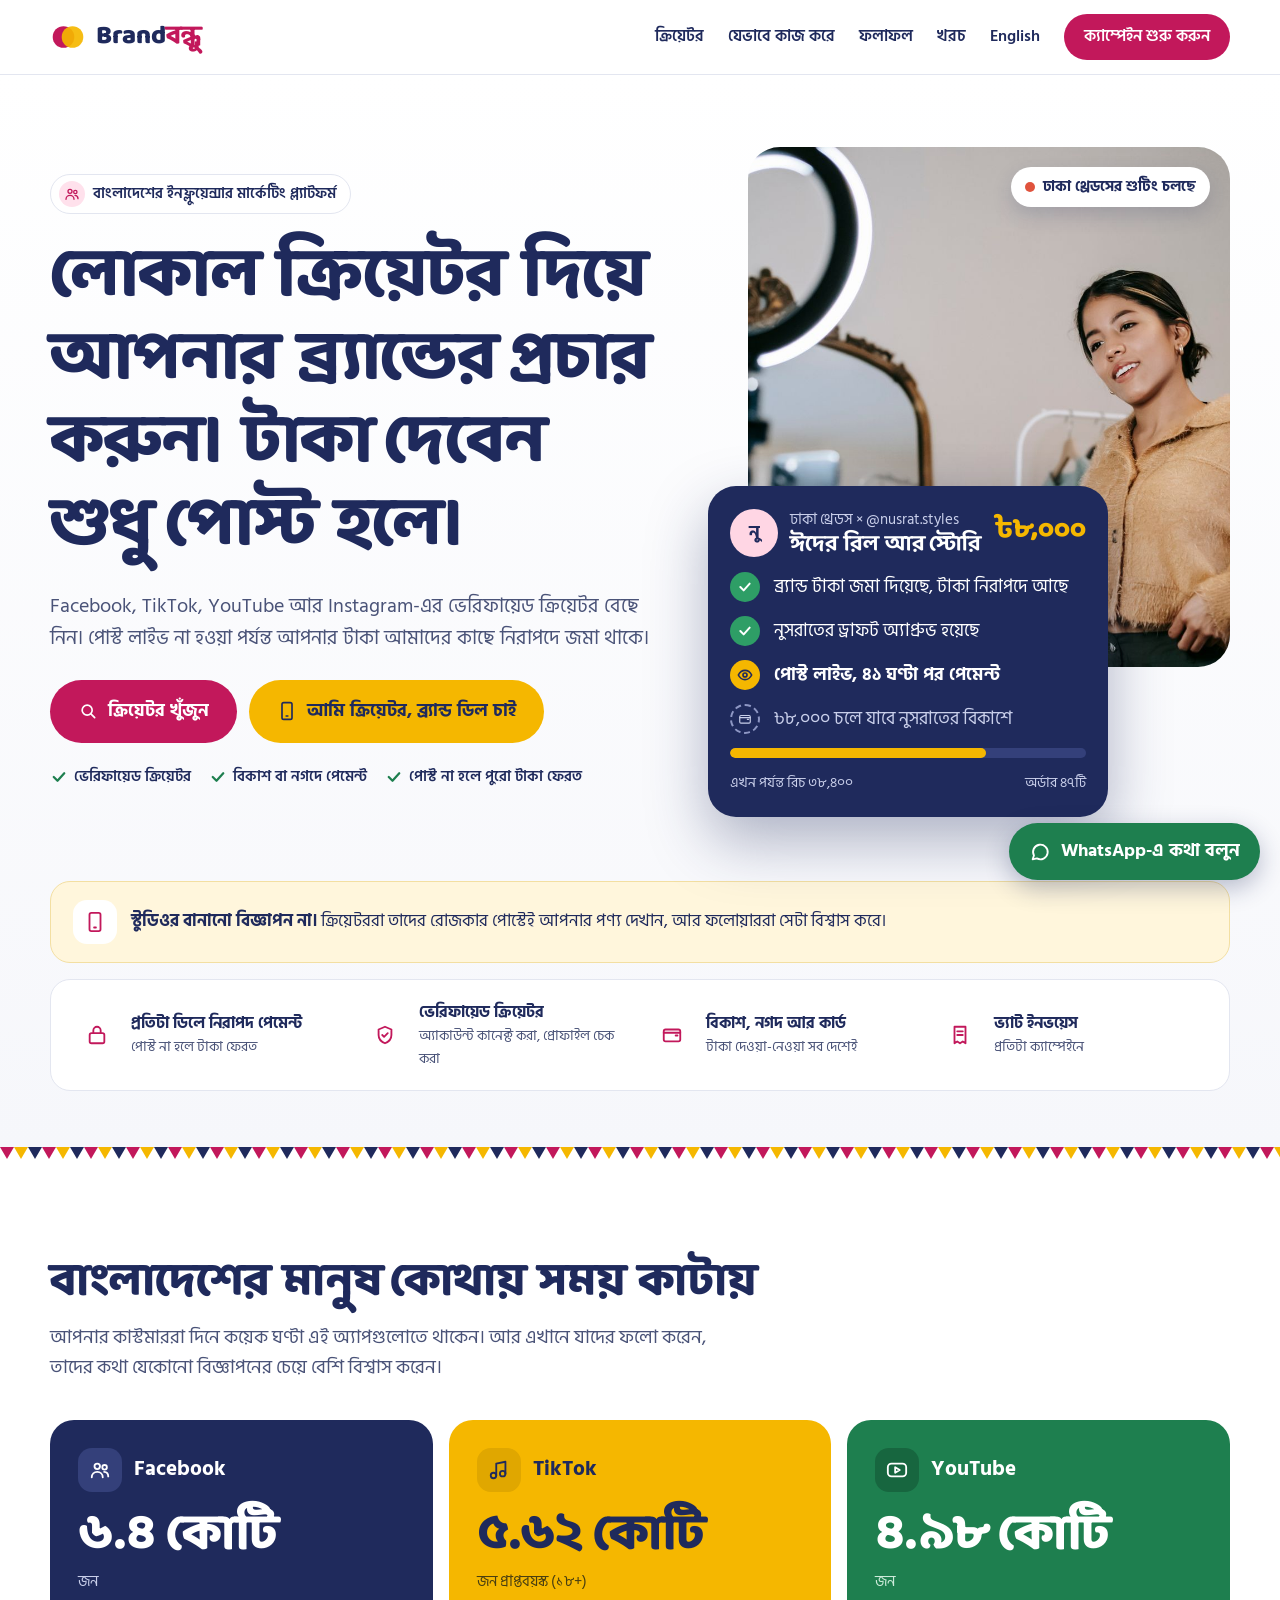
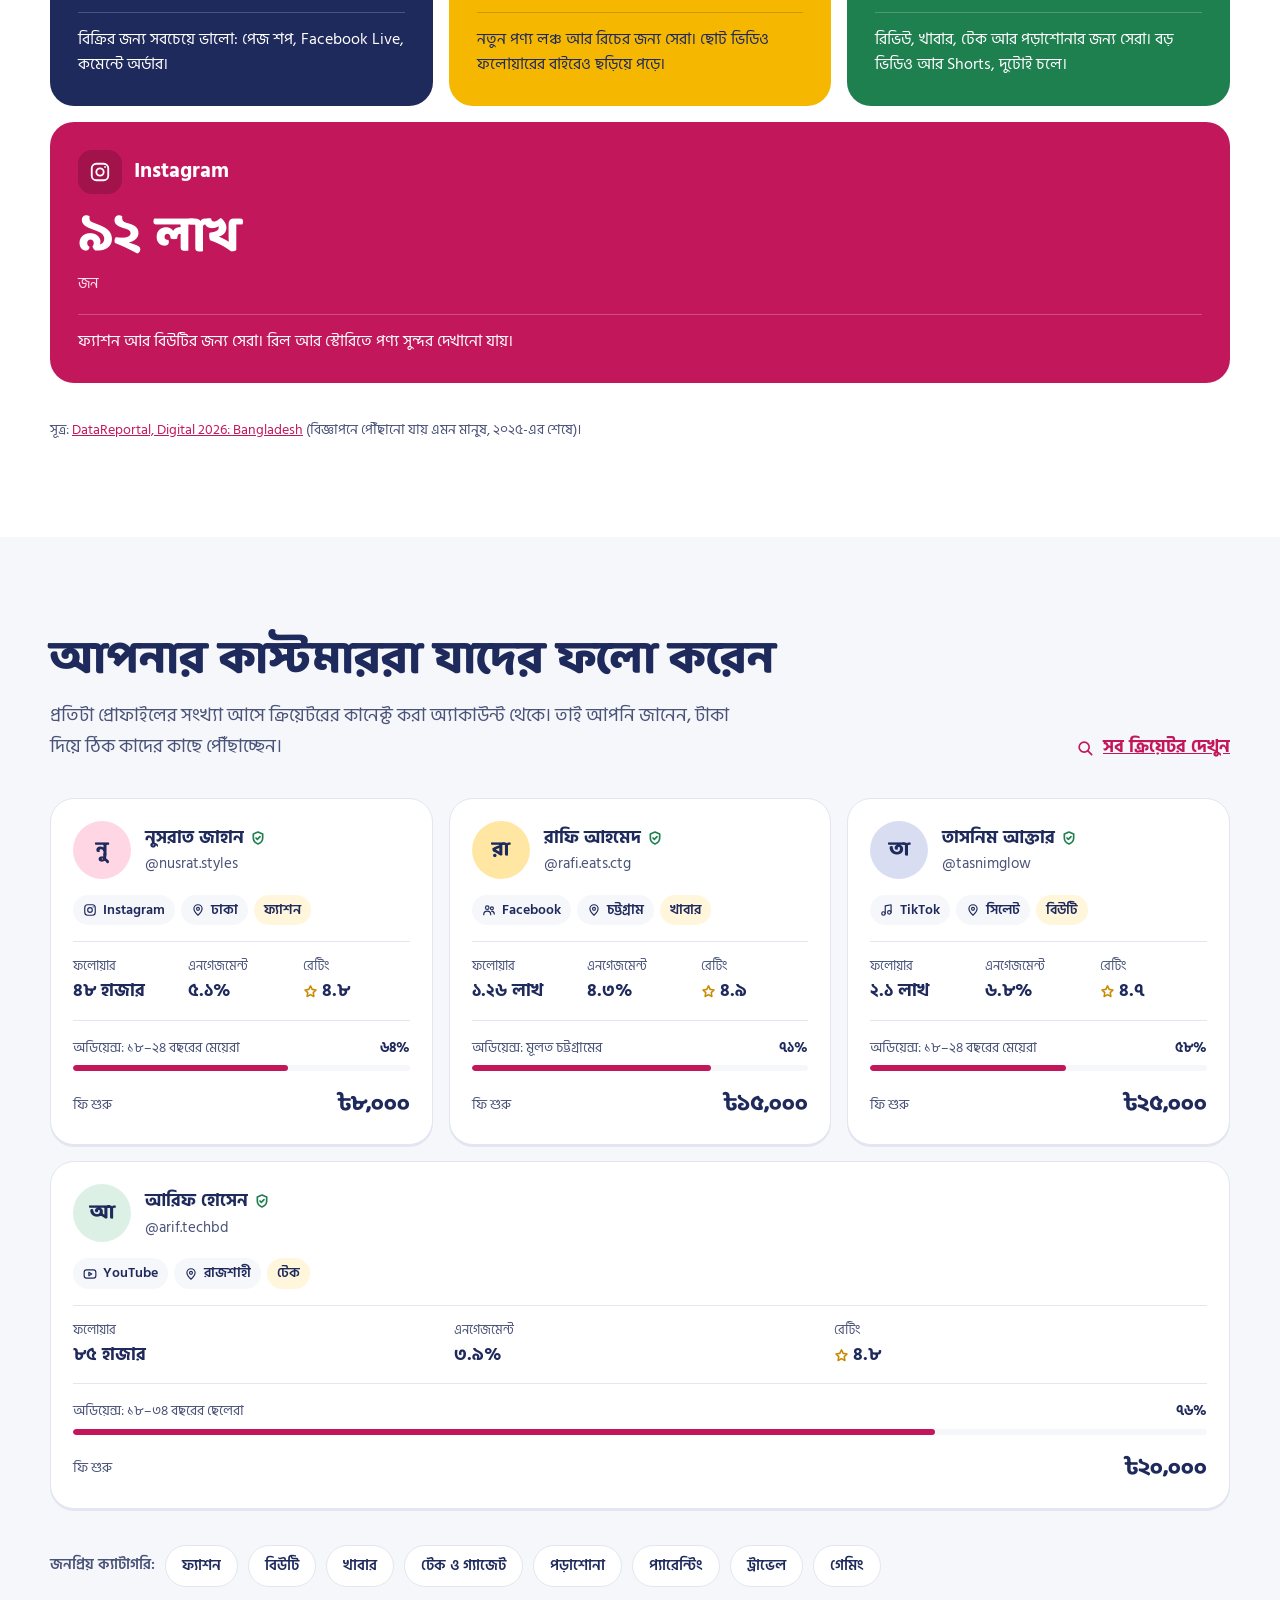
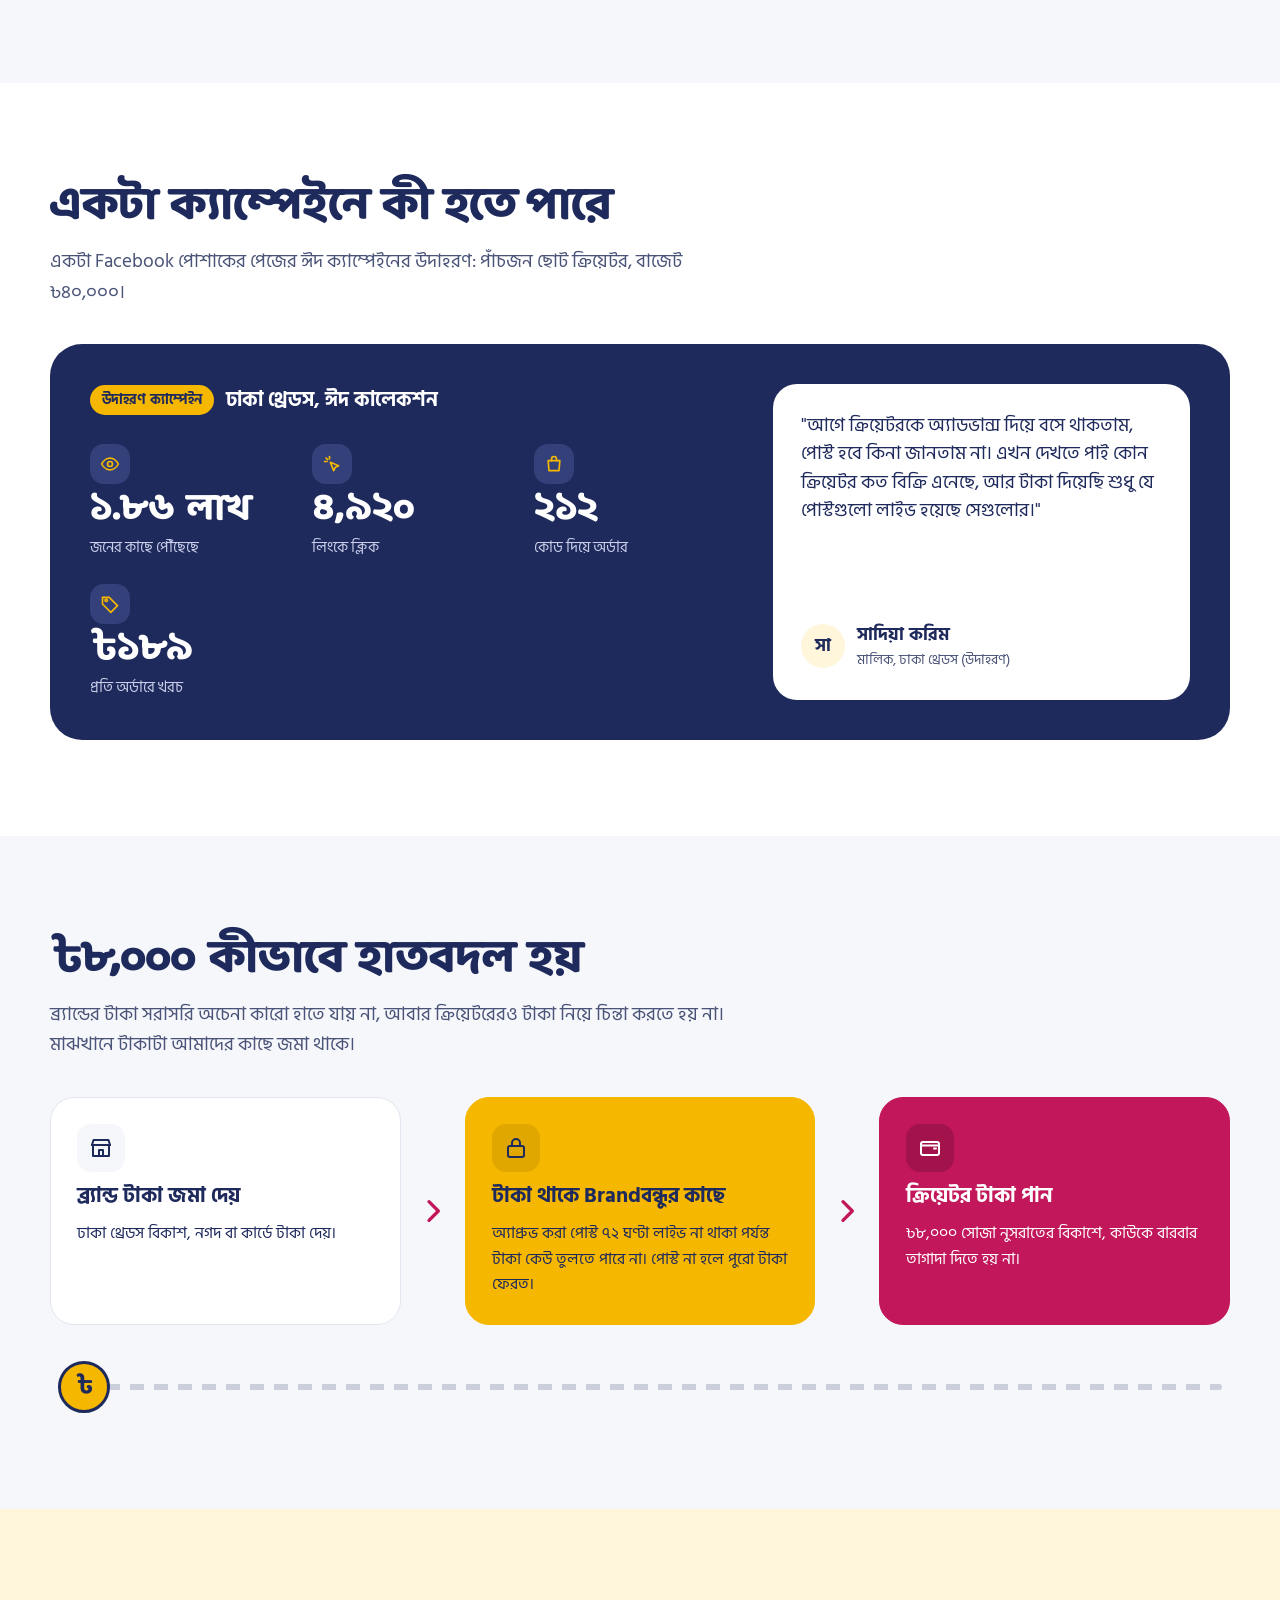
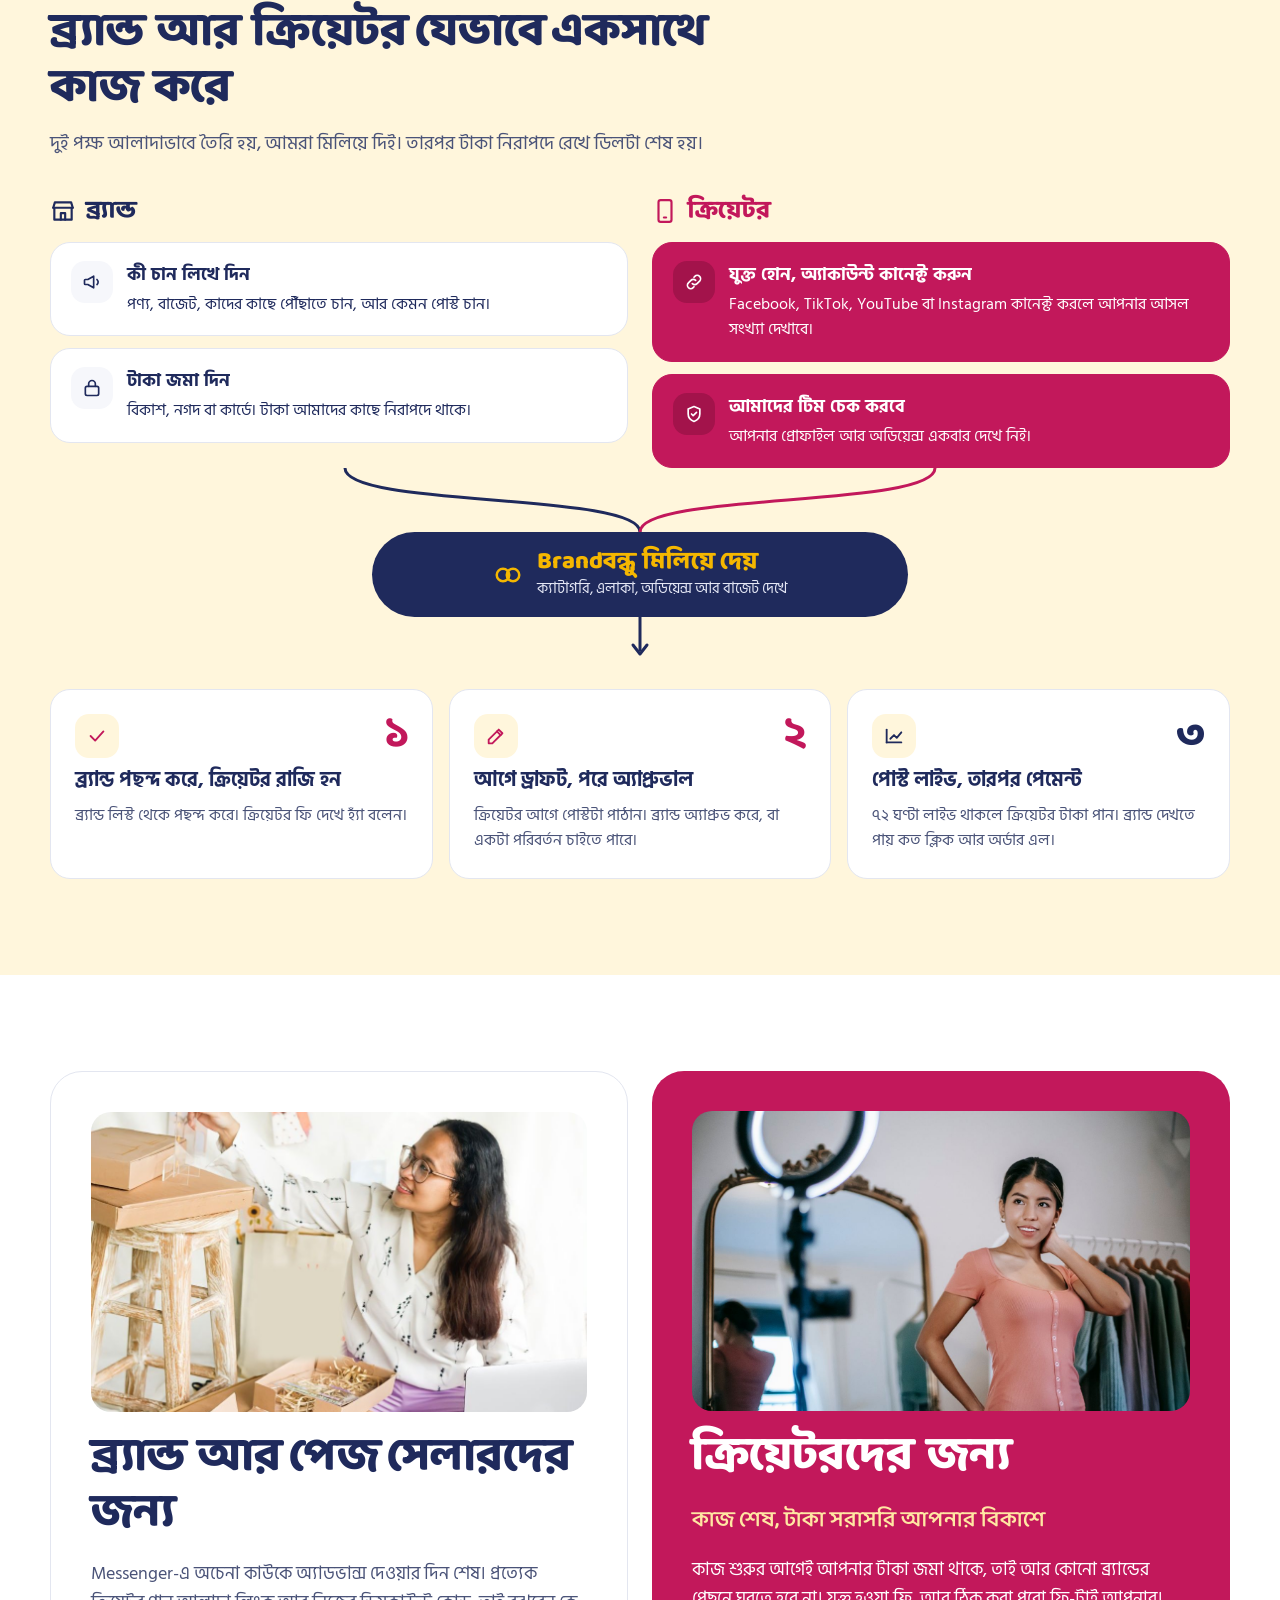
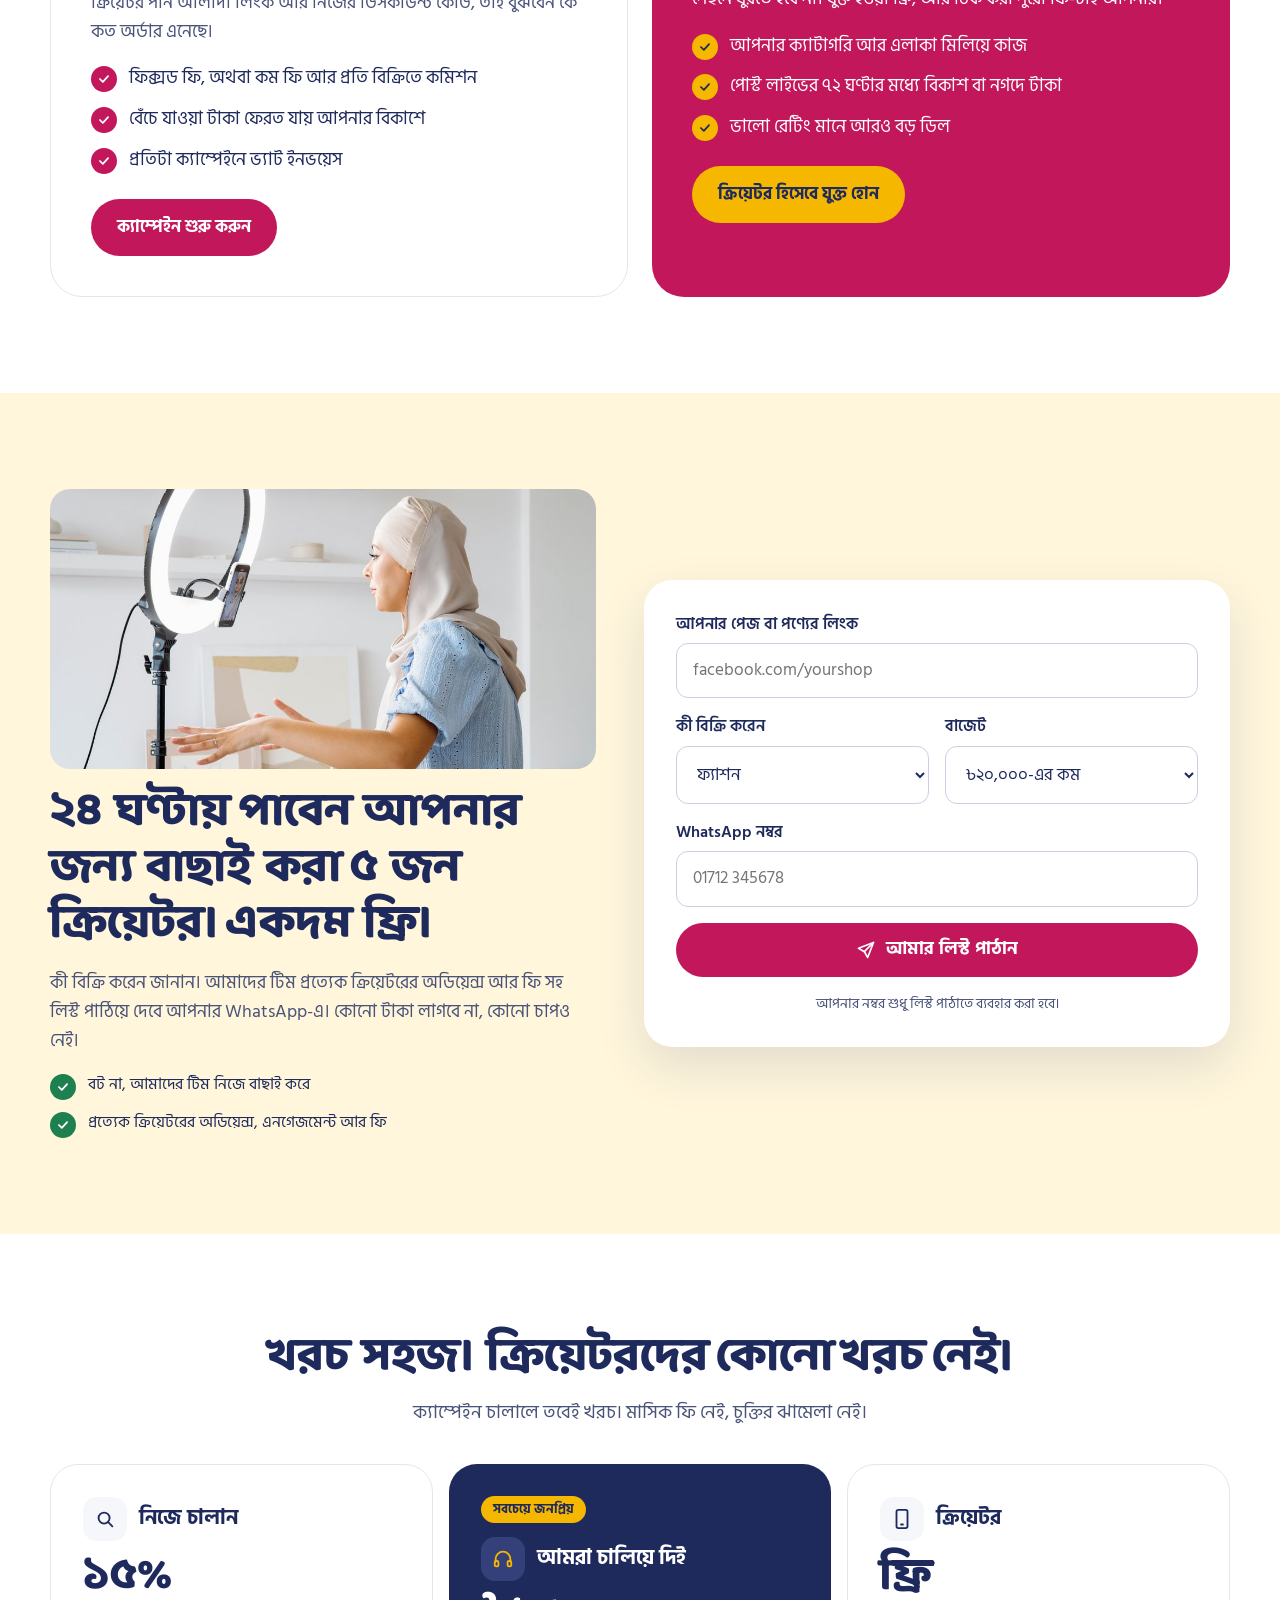
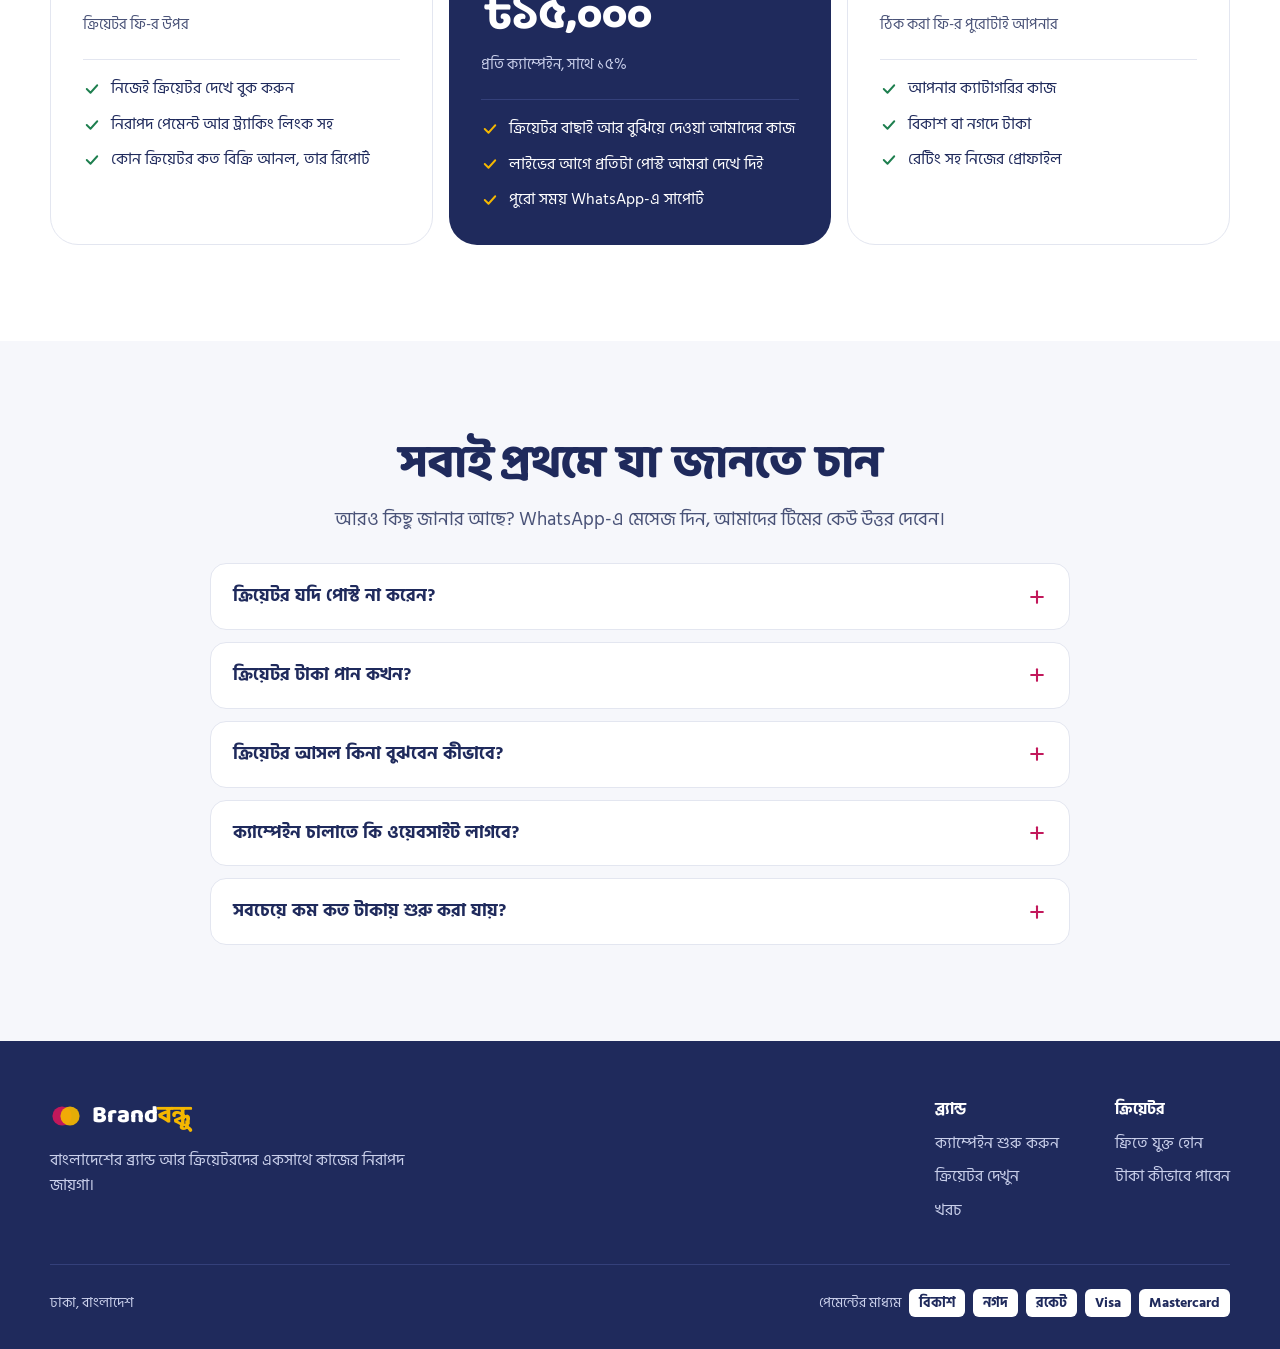
==== bn/index.html @ 48931c63 "Add files via upload" ====
<!doctype html>
<html lang="bn">
<head>
<meta charset="utf-8">
<meta name="viewport" content="width=device-width, initial-scale=1, viewport-fit=cover">
<title>Brandবন্ধু — লোকাল ক্রিয়েটর দিয়ে প্রচার, টাকা দেবেন শুধু পোস্ট হলে</title>
<meta name="description" content="দেশি ক্রিয়েটর দিয়ে আপনার ব্র্যান্ডের প্রচার করুন। পোস্ট হলে তবেই পেমেন্ট। যাচাই করা ক্রিয়েটর, বিকাশ ও নগদ, পোস্ট না হলে পুরো টাকা ফেরত।">
<!-- Remove the next line at launch, once the example creators, case study and testimonial are replaced with real ones -->
<meta name="robots" content="noindex">
<meta property="og:title" content="Brandবন্ধু — লোকাল ক্রিয়েটর দিয়ে প্রচার, টাকা দেবেন শুধু পোস্ট হলে">
<meta property="og:description" content="দেশি ক্রিয়েটর দিয়ে আপনার ব্র্যান্ডের প্রচার করুন। পোস্ট হলে তবেই পেমেন্ট। যাচাই করা ক্রিয়েটর, বিকাশ ও নগদ, পোস্ট না হলে পুরো টাকা ফেরত।">
<meta property="og:type" content="website">
<meta property="og:locale" content="bn_BD">
<meta property="og:url" content="https://solid-computing.github.io/BrandBondhu/bn/">
<meta property="og:image" content="https://solid-computing.github.io/BrandBondhu/assets/creator-ringlight.jpg">
<meta name="twitter:card" content="summary_large_image">
<meta name="theme-color" content="#C2185B">
<link rel="icon" href="../assets/favicon.svg" type="image/svg+xml">
<link rel="preconnect" href="https://fonts.googleapis.com"><link rel="preconnect" href="https://fonts.gstatic.com" crossorigin>
<link rel="stylesheet" href="https://fonts.googleapis.com/css2?family=Baloo+Da+2:wght@500;600;700;800&amp;family=Hind+Siliguri:wght@400;500;600;700&amp;display=swap">
<style>
body{margin:0}
a{color:#C2185B}a:hover{color:#8E1043}
a:focus-visible,button:focus-visible,summary:focus-visible,input:focus-visible,select:focus-visible{outline:3px solid #F5B700;outline-offset:3px}
details>summary{list-style:none}details>summary::-webkit-details-marker{display:none}
@keyframes bbcoin{0%{left:0}30%{left:calc(50% - 26px)}70%{left:calc(50% - 26px)}100%{left:calc(100% - 52px)}}
.bb-coin{animation:bbcoin 7s ease-in-out infinite}
@media (prefers-reduced-motion: reduce){.bb-coin{animation:none;left:calc(50% - 26px)}}
.bb-mobilebar{display:none}
@media (max-width: 400px){.bb-mstart{display:none !important}.bb-logo{font-size:21px !important}}
@media (max-width: 760px){.bb-navlinks{display:none !important}.bb-mobilebar{display:flex !important}.bb-sec{padding-top:56px !important;padding-bottom:56px !important;padding-left:20px !important;padding-right:20px !important;gap:24px !important}.bb-heroin{padding:28px 20px 32px !important;gap:28px !important}.bb-herocol{padding-bottom:0 !important}.bb-heroimg{height:300px !important;width:100% !important;margin-left:0 !important;border-radius:24px !important}.bb-ticket{position:relative !important;width:auto !important;margin:-72px 12px 0 !important}.bb-pad{padding:22px !important;border-radius:24px !important}.bb-chevwrap{width:100% !important;justify-content:center !important}.bb-chevwrap svg{transform:rotate(90deg)}.bb-merge{display:none !important}.bb-walabel{display:none}.bb-wa{padding:16px !important}.bb-trust{padding:16px !important;gap:14px !important}.bb-btns a{flex:1 1 100%;justify-content:center}footer a{display:inline-block;padding:8px 0}.bb-h1{font-size:34px !important;line-height:1.08 !important}.bb-heroin p{font-size:17px !important}}
h1,h2,h3{line-height:1.22 !important}p,li{line-height:1.6}</style>
<style>[hidden]{display:none !important}</style>
</head>
<body>
<div style="min-height: 100vh; background: #FFFFFF; color: #1F2A5C; font-family: 'Hind Siliguri', system-ui, sans-serif; font-size: 18px; line-height: 1.6">
<header style="background: rgba(255,255,255,0.96); border-bottom: 1px solid #E3E6F0; position: sticky; top: 0; z-index: 9">
<div style="max-width: 1180px; margin: 0 auto; padding: 14px 24px; display: flex; flex-wrap: wrap; align-items: center; justify-content: space-between; gap: 16px">
<a href="./" aria-label="Brandবন্ধু হোম" style="display: flex; align-items: center; gap: 10px; text-decoration: none; color: #1F2A5C">
<svg width="36" height="36" viewBox="0 0 40 40" aria-hidden="true"><circle cx="15" cy="20" r="12" fill="#C2185B"></circle><circle cx="25" cy="20" r="12" fill="#F5B700" fill-opacity="0.92"></circle></svg>
<span class="bb-logo" style="font-family: 'Baloo Da 2', 'Hind Siliguri', sans-serif; font-weight: 800; font-size: 26px; letter-spacing: -0.01em">Brand<span style="color: #C2185B">বন্ধু</span></span>
</a>
<nav class="bb-navlinks" aria-label="Main" style="display: flex; flex-wrap: wrap; align-items: center; gap: 24px; font-weight: 600; font-size: 16px">
<a href="#creators" style="color: #1F2A5C; text-decoration: none">ক্রিয়েটর</a>
<a href="#how" style="color: #1F2A5C; text-decoration: none">যেভাবে কাজ করে</a>
<a href="#results" style="color: #1F2A5C; text-decoration: none">ফলাফল</a>
<a href="#pricing" style="color: #1F2A5C; text-decoration: none">খরচ</a>
<a href="../" lang="en" style="color: #1F2A5C; text-decoration: none">English</a>
<a href="#shortlist" style="background: #C2185B; color: #FFFFFF; text-decoration: none; padding: 10px 20px; border-radius: 999px">ক্যাম্পেইন শুরু করুন</a>
</nav>
<div class="bb-mobilebar" style="align-items: center; gap: 8px">
<a href="../" lang="en" style="color: #1F2A5C; text-decoration: none; font-weight: 600; font-size: 15px; padding: 10px 12px; border: 1px solid #E3E6F0; border-radius: 999px">English</a>
<a class="bb-mstart" href="#shortlist" style="background: #C2185B; color: #FFFFFF; text-decoration: none; padding: 10px 16px; border-radius: 999px; font-weight: 700; font-size: 15px">শুরু করুন</a>
<button type="button" id="bb-menubtn" aria-controls="bb-mnav" aria-label="মেনু" aria-expanded="false" style="width: 44px; height: 44px; border-radius: 12px; border: 1px solid #E3E6F0; background: #FFFFFF; display: flex; align-items: center; justify-content: center; cursor: pointer"><svg width="22" height="22" viewBox="0 0 24 24" fill="none" stroke="#1F2A5C" stroke-width="2" stroke-linecap="round" stroke-linejoin="round" aria-hidden="true" style="flex: none"><path d="M4 7h16"></path><path d="M4 12h16"></path><path d="M4 17h16"></path></svg></button>
</div>
</div>
<nav id="bb-mnav" hidden aria-label="Mobile" style="border-top: 1px solid #E3E6F0; padding: 8px 20px 20px; display: flex; flex-direction: column; font-weight: 600; font-size: 18px">
<a href="#creators" style="color: #1F2A5C; text-decoration: none; padding: 12px 0; border-bottom: 1px solid #E3E6F0">ক্রিয়েটর</a>
<a href="#how" style="color: #1F2A5C; text-decoration: none; padding: 12px 0; border-bottom: 1px solid #E3E6F0">যেভাবে কাজ করে</a>
<a href="#results" style="color: #1F2A5C; text-decoration: none; padding: 12px 0; border-bottom: 1px solid #E3E6F0">ফলাফল</a>
<a href="#pricing" style="color: #1F2A5C; text-decoration: none; padding: 12px 0; border-bottom: 1px solid #E3E6F0">খরচ</a>
<a href="../" lang="en" style="color: #1F2A5C; text-decoration: none; padding: 12px 0; border-bottom: 1px solid #E3E6F0">English</a>
<a href="https://wa.me/8801712345678?text=%E0%A6%86%E0%A6%B8%E0%A6%B8%E0%A6%BE%E0%A6%B2%E0%A6%BE%E0%A6%AE%E0%A7%81%20%E0%A6%86%E0%A6%B2%E0%A6%BE%E0%A6%87%E0%A6%95%E0%A7%81%E0%A6%AE%2C%20%E0%A6%86%E0%A6%AE%E0%A6%BF%20%E0%A6%8F%E0%A6%95%E0%A6%9C%E0%A6%A8%20%E0%A6%95%E0%A7%8D%E0%A6%B0%E0%A6%BF%E0%A6%AF%E0%A6%BC%E0%A7%87%E0%A6%9F%E0%A6%B0%2C%20Brand%E0%A6%AC%E0%A6%A8%E0%A7%8D%E0%A6%A7%E0%A7%81%E0%A6%A4%E0%A7%87%20%E0%A6%AF%E0%A7%8B%E0%A6%97%20%E0%A6%A6%E0%A6%BF%E0%A6%A4%E0%A7%87%20%E0%A6%9A%E0%A6%BE%E0%A6%87%E0%A5%A4" target="_blank" rel="noopener" style="margin-top: 8px; text-align: center; background: #F5B700; color: #1F2A5C; text-decoration: none; padding: 14px; border-radius: 999px; font-weight: 700">ক্রিয়েটর হিসেবে যুক্ত হোন</a>
</nav>
</header>
<section style="background: linear-gradient(180deg, #FFFFFF 0%, #F6F7FB 100%)">
<div style="max-width: 1180px; margin: 0 auto; padding: 72px 24px 64px; display: flex; flex-wrap: wrap; gap: 56px; align-items: center" class="bb-heroin">
<div style="flex: 1 1 500px; min-width: 0; display: flex; flex-direction: column; gap: 22px">
<span style="align-self: flex-start; display: inline-flex; align-items: center; gap: 8px; background: #FFFFFF; border: 1px solid #E3E6F0; border-radius: 999px; padding: 6px 14px 6px 8px; font-size: 15px; font-weight: 600"><span style="width: 26px; height: 26px; border-radius: 14px; background: #FFE1EC; display: flex; align-items: center; justify-content: center; flex: none"><svg width="16" height="16" viewBox="0 0 24 24" fill="none" stroke="#C2185B" stroke-width="2" stroke-linecap="round" stroke-linejoin="round" aria-hidden="true" style="flex: none"><circle cx="9" cy="8" r="3"></circle><path d="M3 20c0-3.5 2.7-6 6-6s6 2.5 6 6"></path><circle cx="17" cy="9" r="2.5"></circle><path d="M16.5 14c2.8.2 4.5 2.2 4.5 5"></path></svg></span>বাংলাদেশের ইনফ্লুয়েন্সার মার্কেটিং প্ল্যাটফর্ম</span>
<h1 class="bb-h1" style="margin: 0; font-family: 'Baloo Da 2', 'Hind Siliguri', sans-serif; font-weight: 800; font-size: clamp(38px, 5.4vw, 68px); line-height: 1.02; letter-spacing: -0.025em">লোকাল ক্রিয়েটর দিয়ে আপনার ব্র্যান্ডের প্রচার করুন। টাকা দেবেন শুধু পোস্ট হলে।</h1>
<p style="margin: 0; max-width: 32em; font-size: 20px; color: #4A5378">Facebook, TikTok, YouTube আর Instagram-এর ভেরিফায়েড ক্রিয়েটর বেছে নিন। পোস্ট লাইভ না হওয়া পর্যন্ত আপনার টাকা আমাদের কাছে নিরাপদে জমা থাকে।</p>
<div class="bb-btns" style="display: flex; flex-wrap: wrap; gap: 12px; margin-top: 4px">
<a href="#shortlist" style="background: #C2185B; color: #FFFFFF; text-decoration: none; padding: 15px 26px; border-radius: 999px; font-weight: 700; font-size: 17px; display: inline-flex; align-items: center; gap: 10px; font-size: 18px; padding: 17px 28px"><svg width="20" height="20" viewBox="0 0 24 24" fill="none" stroke="#FFFFFF" stroke-width="2" stroke-linecap="round" stroke-linejoin="round" aria-hidden="true" style="flex: none"><circle cx="11" cy="11" r="6"></circle><path d="M20 20l-4.5-4.5"></path></svg>ক্রিয়েটর খুঁজুন</a>
<a href="https://wa.me/8801712345678?text=%E0%A6%86%E0%A6%B8%E0%A6%B8%E0%A6%BE%E0%A6%B2%E0%A6%BE%E0%A6%AE%E0%A7%81%20%E0%A6%86%E0%A6%B2%E0%A6%BE%E0%A6%87%E0%A6%95%E0%A7%81%E0%A6%AE%2C%20%E0%A6%86%E0%A6%AE%E0%A6%BF%20%E0%A6%8F%E0%A6%95%E0%A6%9C%E0%A6%A8%20%E0%A6%95%E0%A7%8D%E0%A6%B0%E0%A6%BF%E0%A6%AF%E0%A6%BC%E0%A7%87%E0%A6%9F%E0%A6%B0%2C%20Brand%E0%A6%AC%E0%A6%A8%E0%A7%8D%E0%A6%A7%E0%A7%81%E0%A6%A4%E0%A7%87%20%E0%A6%AF%E0%A7%8B%E0%A6%97%20%E0%A6%A6%E0%A6%BF%E0%A6%A4%E0%A7%87%20%E0%A6%9A%E0%A6%BE%E0%A6%87%E0%A5%A4" target="_blank" rel="noopener" style="background: #F5B700; color: #1F2A5C; text-decoration: none; padding: 15px 26px; border-radius: 999px; font-weight: 700; font-size: 17px; display: inline-flex; align-items: center; gap: 10px; font-size: 18px; padding: 17px 28px"><svg width="20" height="20" viewBox="0 0 24 24" fill="none" stroke="#1F2A5C" stroke-width="2" stroke-linecap="round" stroke-linejoin="round" aria-hidden="true" style="flex: none"><rect x="6" y="2" width="12" height="20" rx="2"></rect><path d="M11 18h2"></path></svg>আমি ক্রিয়েটর, ব্র্যান্ড ডিল চাই</a>
</div>
<ul aria-label="কেন Brandবন্ধু" style="list-style: none; margin: 0; padding: 0; display: flex; flex-wrap: wrap; gap: 8px 18px; font-size: 15px; font-weight: 600; color: #1F2A5C">
<li style="display: flex; align-items: center; gap: 6px"><svg width="18" height="18" viewBox="0 0 24 24" fill="none" stroke="#1E7F4F" stroke-width="3" stroke-linecap="round" stroke-linejoin="round" aria-hidden="true" style="flex: none"><path d="M5 12l5 5 9-10"></path></svg>ভেরিফায়েড ক্রিয়েটর</li>
<li style="display: flex; align-items: center; gap: 6px"><svg width="18" height="18" viewBox="0 0 24 24" fill="none" stroke="#1E7F4F" stroke-width="3" stroke-linecap="round" stroke-linejoin="round" aria-hidden="true" style="flex: none"><path d="M5 12l5 5 9-10"></path></svg>বিকাশ বা নগদে পেমেন্ট</li>
<li style="display: flex; align-items: center; gap: 6px"><svg width="18" height="18" viewBox="0 0 24 24" fill="none" stroke="#1E7F4F" stroke-width="3" stroke-linecap="round" stroke-linejoin="round" aria-hidden="true" style="flex: none"><path d="M5 12l5 5 9-10"></path></svg>পোস্ট না হলে পুরো টাকা ফেরত</li>
</ul>
</div>
<div class="bb-herocol" style="flex: 1 1 420px; min-width: 0; position: relative; padding-bottom: 150px">
<img src="../assets/creator-ringlight.jpg" alt="রিং লাইটের সামনে ফোনে ফ্যাশন ভিডিও করছেন একজন ক্রিয়েটর" class="bb-heroimg" style="display: block; width: calc(100% - 40px); margin-left: 40px; height: 520px; object-fit: cover; object-position: 35% center; border-radius: 32px">
<span style="position: absolute; top: 20px; right: 20px; display: inline-flex; align-items: center; gap: 8px; background: #FFFFFF; color: #1F2A5C; font-weight: 700; font-size: 15px; padding: 8px 14px; border-radius: 999px; box-shadow: 0 8px 20px rgba(31,42,92,0.18)"><span style="width: 10px; height: 10px; border-radius: 999px; background: #E0533D"></span>ঢাকা থ্রেডসের শুটিং চলছে</span>
<div class="bb-ticket" style="position: absolute; left: 0; bottom: 0; width: min(400px, 94%); background: #1F2A5C; color: #FFFFFF; border-radius: 28px; padding: 22px; box-sizing: border-box; display: flex; flex-direction: column; gap: 14px; box-shadow: 0 24px 60px rgba(31,42,92,0.35)">
<div style="display: flex; justify-content: space-between; align-items: flex-start; gap: 12px">
<div style="display: flex; gap: 12px; align-items: center">
<div style="width: 48px; height: 48px; border-radius: 999px; background: #FFD6E4; color: #1F2A5C; display: flex; align-items: center; justify-content: center; font-weight: 800; flex: none">নু</div>
<div><div style="font-size: 15px; color: #C9CFEA">ঢাকা থ্রেডস × @nusrat.styles</div><div style="font-family: 'Baloo Da 2', 'Hind Siliguri', sans-serif; font-weight: 700; font-size: 22px; line-height: 1.2">ঈদের রিল আর স্টোরি</div></div>
</div>
<div style="font-family: 'Baloo Da 2', 'Hind Siliguri', sans-serif; font-weight: 800; font-size: 28px; color: #F5B700">৳৮,০০০</div>
</div>
<ol style="list-style: none; margin: 0; padding: 0; display: flex; flex-direction: column; gap: 14px">
<li style="display: flex; align-items: center; gap: 14px; "><span style="width: 30px; height: 30px; border-radius: 999px; background: #2E9E66; display: flex; align-items: center; justify-content: center; flex: none"><svg width="16" height="16" viewBox="0 0 24 24" fill="none" stroke="#FFFFFF" stroke-width="3" stroke-linecap="round" stroke-linejoin="round" aria-hidden="true" style="flex: none"><path d="M5 12l5 5 9-10"></path></svg></span><span>ব্র্যান্ড টাকা জমা দিয়েছে, টাকা নিরাপদে আছে</span></li>
<li style="display: flex; align-items: center; gap: 14px; "><span style="width: 30px; height: 30px; border-radius: 999px; background: #2E9E66; display: flex; align-items: center; justify-content: center; flex: none"><svg width="16" height="16" viewBox="0 0 24 24" fill="none" stroke="#FFFFFF" stroke-width="3" stroke-linecap="round" stroke-linejoin="round" aria-hidden="true" style="flex: none"><path d="M5 12l5 5 9-10"></path></svg></span><span>নুসরাতের ড্রাফট অ্যাপ্রুভ হয়েছে</span></li>
<li style="display: flex; align-items: center; gap: 14px; font-weight: 700;"><span style="width: 30px; height: 30px; border-radius: 999px; background: #F5B700; display: flex; align-items: center; justify-content: center; flex: none"><svg width="16" height="16" viewBox="0 0 24 24" fill="none" stroke="#1F2A5C" stroke-width="2.5" stroke-linecap="round" stroke-linejoin="round" aria-hidden="true" style="flex: none"><path d="M2 12s3.5-7 10-7 10 7 10 7-3.5 7-10 7S2 12 2 12z"></path><circle cx="12" cy="12" r="3"></circle></svg></span><span>পোস্ট লাইভ, ৪১ ঘণ্টা পর পেমেন্ট</span></li>
<li style="display: flex; align-items: center; gap: 14px; color: #C9CFEA;"><span style="width: 30px; height: 30px; border-radius: 999px; border: 2px dashed #8E97C4; box-sizing: border-box; display: flex; align-items: center; justify-content: center; flex: none"><svg width="14" height="14" viewBox="0 0 24 24" fill="none" stroke="#C9CFEA" stroke-width="2" stroke-linecap="round" stroke-linejoin="round" aria-hidden="true" style="flex: none"><rect x="3" y="6" width="18" height="13" rx="2"></rect><path d="M16 12.5h2"></path><path d="M3 9.5h18"></path></svg></span><span>৳৮,০০০ চলে যাবে নুসরাতের বিকাশে</span></li>
</ol>
<div style="height: 10px; background: #34407A; border-radius: 999px; overflow: hidden"><div style="width: 72%; height: 100%; background: #F5B700; border-radius: 999px"></div></div>
<div style="display: flex; justify-content: space-between; font-size: 14px; color: #C9CFEA"><span>এখন পর্যন্ত রিচ ৩৮,৪০০</span><span>অর্ডার ৪৭টি</span></div>
</div>
</div>
</div>
<div style="max-width: 1180px; margin: 0 auto; padding: 0 24px 56px">
<div style="display: flex; align-items: center; gap: 14px; background: #FFF6DC; border: 1px solid #F3DFA2; border-radius: 20px; padding: 18px 22px; margin-bottom: 16px"><span style="width: 44px; height: 44px; border-radius: 14px; background: #FFFFFF; display: flex; align-items: center; justify-content: center; flex: none"><svg width="22" height="22" viewBox="0 0 24 24" fill="none" stroke="#C2185B" stroke-width="2" stroke-linecap="round" stroke-linejoin="round" aria-hidden="true" style="flex: none"><rect x="6" y="2" width="12" height="20" rx="2"></rect><path d="M11 18h2"></path></svg></span><p style="margin: 0; font-size: 17px; line-height: 1.45"><strong style="font-weight: 700">স্টুডিওর বানানো বিজ্ঞাপন না।</strong> ক্রিয়েটররা তাদের রোজকার পোস্টেই আপনার পণ্য দেখান, আর ফলোয়াররা সেটা বিশ্বাস করে।</p></div>
<div class="bb-trust" style="background: #FFFFFF; border: 1px solid #E3E6F0; border-radius: 20px; padding: 20px 24px; display: flex; flex-wrap: wrap; gap: 20px">
<div style="flex: 1 1 220px; display: flex; gap: 12px; align-items: center"><span style="width: 44px; height: 44px; border-radius: 14px; background: #FFFFFF; display: flex; align-items: center; justify-content: center; flex: none"><svg width="22" height="22" viewBox="0 0 24 24" fill="none" stroke="#C2185B" stroke-width="2" stroke-linecap="round" stroke-linejoin="round" aria-hidden="true" style="flex: none"><rect x="4" y="10" width="16" height="11" rx="2"></rect><path d="M8 10V7a4 4 0 0 1 8 0v3"></path></svg></span><div><div style="font-weight: 700; font-size: 16px">প্রতিটা ডিলে নিরাপদ পেমেন্ট</div><div style="font-size: 14px; color: #4A5378">পোস্ট না হলে টাকা ফেরত</div></div></div>
<div style="flex: 1 1 220px; display: flex; gap: 12px; align-items: center"><span style="width: 44px; height: 44px; border-radius: 14px; background: #FFFFFF; display: flex; align-items: center; justify-content: center; flex: none"><svg width="22" height="22" viewBox="0 0 24 24" fill="none" stroke="#C2185B" stroke-width="2" stroke-linecap="round" stroke-linejoin="round" aria-hidden="true" style="flex: none"><path d="M12 3l7 3v6c0 4.5-3 7.5-7 9-4-1.5-7-4.5-7-9V6z"></path><path d="M9 12l2 2 4-4"></path></svg></span><div><div style="font-weight: 700; font-size: 16px">ভেরিফায়েড ক্রিয়েটর</div><div style="font-size: 14px; color: #4A5378">অ্যাকাউন্ট কানেক্ট করা, প্রোফাইল চেক করা</div></div></div>
<div style="flex: 1 1 220px; display: flex; gap: 12px; align-items: center"><span style="width: 44px; height: 44px; border-radius: 14px; background: #FFFFFF; display: flex; align-items: center; justify-content: center; flex: none"><svg width="22" height="22" viewBox="0 0 24 24" fill="none" stroke="#C2185B" stroke-width="2" stroke-linecap="round" stroke-linejoin="round" aria-hidden="true" style="flex: none"><rect x="3" y="6" width="18" height="13" rx="2"></rect><path d="M16 12.5h2"></path><path d="M3 9.5h18"></path></svg></span><div><div style="font-weight: 700; font-size: 16px">বিকাশ, নগদ আর কার্ড</div><div style="font-size: 14px; color: #4A5378">টাকা দেওয়া-নেওয়া সব দেশেই</div></div></div>
<div style="flex: 1 1 220px; display: flex; gap: 12px; align-items: center"><span style="width: 44px; height: 44px; border-radius: 14px; background: #FFFFFF; display: flex; align-items: center; justify-content: center; flex: none"><svg width="22" height="22" viewBox="0 0 24 24" fill="none" stroke="#C2185B" stroke-width="2" stroke-linecap="round" stroke-linejoin="round" aria-hidden="true" style="flex: none"><path d="M6 3h12v18l-3-2-3 2-3-2-3 2z"></path><path d="M9 8h6"></path><path d="M9 12h6"></path></svg></span><div><div style="font-weight: 700; font-size: 16px">ভ্যাট ইনভয়েস</div><div style="font-size: 14px; color: #4A5378">প্রতিটা ক্যাম্পেইনে</div></div></div>
</div>
</div>
</section>
<div aria-hidden="true" style="line-height: 0"><svg width="100%" height="12" preserveAspectRatio="none"><defs><pattern id="bb-fringe" width="42" height="12" patternUnits="userSpaceOnUse"><path d="M0 0h14l-7 12z" fill="#C2185B"></path><path d="M14 0h14l-7 12z" fill="#F5B700"></path><path d="M28 0h14l-7 12z" fill="#1F2A5C"></path></pattern></defs><rect width="100%" height="12" fill="url(#bb-fringe)"></rect></svg></div>
<section aria-labelledby="plat-title"><div class="bb-sec" style="max-width: 1180px; margin: 0 auto; padding: 96px 24px; display: flex; flex-direction: column; gap: 36px">
<div style="display: flex; flex-direction: column; gap: 12px; max-width: 760px; "><h2 id="plat-title" style="margin: 0; font-family: 'Baloo Da 2', 'Hind Siliguri', sans-serif; font-weight: 800; font-size: clamp(32px, 3.8vw, 46px); line-height: 1.06; letter-spacing: -0.02em">বাংলাদেশের মানুষ কোথায় সময় কাটায়</h2><p style="margin: 0; color: #4A5378; font-size: 19px; max-width: 36em">আপনার কাস্টমাররা দিনে কয়েক ঘণ্টা এই অ্যাপগুলোতে থাকেন। আর এখানে যাদের ফলো করেন, তাদের কথা যেকোনো বিজ্ঞাপনের চেয়ে বেশি বিশ্বাস করেন।</p></div>
<div style="display: flex; flex-wrap: wrap; gap: 16px">
<div style="flex: 1 1 250px; min-width: 0; background: #1F2A5C; color: #FFFFFF; border-radius: 24px; padding: 28px; display: flex; flex-direction: column; gap: 10px">
<div style="display: flex; align-items: center; gap: 12px"><span style="width: 44px; height: 44px; border-radius: 14px; background: #34407A; display: flex; align-items: center; justify-content: center; flex: none"><svg width="22" height="22" viewBox="0 0 24 24" fill="none" stroke="#FFFFFF" stroke-width="2" stroke-linecap="round" stroke-linejoin="round" aria-hidden="true" style="flex: none"><circle cx="9" cy="8" r="3"></circle><path d="M3 20c0-3.5 2.7-6 6-6s6 2.5 6 6"></path><circle cx="17" cy="9" r="2.5"></circle><path d="M16.5 14c2.8.2 4.5 2.2 4.5 5"></path></svg></span><h3 style="margin: 0; font-size: 21px; font-weight: 700">Facebook</h3></div>
<div style="font-family: 'Baloo Da 2', 'Hind Siliguri', sans-serif; font-weight: 800; font-size: 50px; line-height: 1; margin-top: 8px">৬.৪ কোটি</div>
<div style="font-size: 15px; color: #C9CFEA">জন</div>
<p style="margin: 8px 0 0; font-size: 16px; padding-top: 14px; border-top: 1px solid #C9CFEA40">বিক্রির জন্য সবচেয়ে ভালো: পেজ শপ, Facebook Live, কমেন্টে অর্ডার।</p>
</div>
<div style="flex: 1 1 250px; min-width: 0; background: #F5B700; color: #1F2A5C; border-radius: 24px; padding: 28px; display: flex; flex-direction: column; gap: 10px">
<div style="display: flex; align-items: center; gap: 12px"><span style="width: 44px; height: 44px; border-radius: 14px; background: #E0A700; display: flex; align-items: center; justify-content: center; flex: none"><svg width="22" height="22" viewBox="0 0 24 24" fill="none" stroke="#1F2A5C" stroke-width="2" stroke-linecap="round" stroke-linejoin="round" aria-hidden="true" style="flex: none"><path d="M9 18V5l10-2v13"></path><circle cx="6" cy="18" r="3"></circle><circle cx="16" cy="16" r="3"></circle></svg></span><h3 style="margin: 0; font-size: 21px; font-weight: 700">TikTok</h3></div>
<div style="font-family: 'Baloo Da 2', 'Hind Siliguri', sans-serif; font-weight: 800; font-size: 50px; line-height: 1; margin-top: 8px">৫.৬২ কোটি</div>
<div style="font-size: 15px; color: #4A3F10">জন প্রাপ্তবয়স্ক (১৮+)</div>
<p style="margin: 8px 0 0; font-size: 16px; padding-top: 14px; border-top: 1px solid #4A3F1040">নতুন পণ্য লঞ্চ আর রিচের জন্য সেরা। ছোট ভিডিও ফলোয়ারের বাইরেও ছড়িয়ে পড়ে।</p>
</div>
<div style="flex: 1 1 250px; min-width: 0; background: #1E7F4F; color: #FFFFFF; border-radius: 24px; padding: 28px; display: flex; flex-direction: column; gap: 10px">
<div style="display: flex; align-items: center; gap: 12px"><span style="width: 44px; height: 44px; border-radius: 14px; background: #17663F; display: flex; align-items: center; justify-content: center; flex: none"><svg width="22" height="22" viewBox="0 0 24 24" fill="none" stroke="#FFFFFF" stroke-width="2" stroke-linecap="round" stroke-linejoin="round" aria-hidden="true" style="flex: none"><rect x="2" y="5" width="20" height="14" rx="4"></rect><path d="M10 9l5 3-5 3z"></path></svg></span><h3 style="margin: 0; font-size: 21px; font-weight: 700">YouTube</h3></div>
<div style="font-family: 'Baloo Da 2', 'Hind Siliguri', sans-serif; font-weight: 800; font-size: 50px; line-height: 1; margin-top: 8px">৪.৯৮ কোটি</div>
<div style="font-size: 15px; color: #CDEBDA">জন</div>
<p style="margin: 8px 0 0; font-size: 16px; padding-top: 14px; border-top: 1px solid #CDEBDA40">রিভিউ, খাবার, টেক আর পড়াশোনার জন্য সেরা। বড় ভিডিও আর Shorts, দুটোই চলে।</p>
</div>
<div style="flex: 1 1 250px; min-width: 0; background: #C2185B; color: #FFFFFF; border-radius: 24px; padding: 28px; display: flex; flex-direction: column; gap: 10px">
<div style="display: flex; align-items: center; gap: 12px"><span style="width: 44px; height: 44px; border-radius: 14px; background: #A3134B; display: flex; align-items: center; justify-content: center; flex: none"><svg width="22" height="22" viewBox="0 0 24 24" fill="none" stroke="#FFFFFF" stroke-width="2" stroke-linecap="round" stroke-linejoin="round" aria-hidden="true" style="flex: none"><rect x="3" y="3" width="18" height="18" rx="5"></rect><circle cx="12" cy="12" r="4"></circle><path d="M17.5 6.5h.01"></path></svg></span><h3 style="margin: 0; font-size: 21px; font-weight: 700">Instagram</h3></div>
<div style="font-family: 'Baloo Da 2', 'Hind Siliguri', sans-serif; font-weight: 800; font-size: 50px; line-height: 1; margin-top: 8px">৯২ লাখ</div>
<div style="font-size: 15px; color: #FFE1EC">জন</div>
<p style="margin: 8px 0 0; font-size: 16px; padding-top: 14px; border-top: 1px solid #FFE1EC40">ফ্যাশন আর বিউটির জন্য সেরা। রিল আর স্টোরিতে পণ্য সুন্দর দেখানো যায়।</p>
</div>
</div>
<p style="margin: 0; font-size: 14px; color: #4A5378">সূত্র: <a href="https://datareportal.com/reports/digital-2026-bangladesh">DataReportal, Digital 2026: Bangladesh</a> (বিজ্ঞাপনে পৌঁছানো যায় এমন মানুষ, ২০২৫-এর শেষে)।</p>
</div></section>
<section id="creators" aria-labelledby="cr-title" style="background: #F6F7FB"><div class="bb-sec" style="max-width: 1180px; margin: 0 auto; padding: 96px 24px; display: flex; flex-direction: column; gap: 36px">
<div style="display: flex; flex-wrap: wrap; justify-content: space-between; align-items: flex-end; gap: 16px">
<div style="display: flex; flex-direction: column; gap: 12px; max-width: 760px; "><h2 id="cr-title" style="margin: 0; font-family: 'Baloo Da 2', 'Hind Siliguri', sans-serif; font-weight: 800; font-size: clamp(32px, 3.8vw, 46px); line-height: 1.06; letter-spacing: -0.02em">আপনার কাস্টমাররা যাদের ফলো করেন</h2><p style="margin: 0; color: #4A5378; font-size: 19px; max-width: 36em">প্রতিটা প্রোফাইলের সংখ্যা আসে ক্রিয়েটরের কানেক্ট করা অ্যাকাউন্ট থেকে। তাই আপনি জানেন, টাকা দিয়ে ঠিক কাদের কাছে পৌঁছাচ্ছেন।</p></div>
<a href="#shortlist" style="font-weight: 700; display: inline-flex; align-items: center; gap: 8px"><svg width="20" height="20" viewBox="0 0 24 24" fill="none" stroke="#C2185B" stroke-width="2" stroke-linecap="round" stroke-linejoin="round" aria-hidden="true" style="flex: none"><circle cx="11" cy="11" r="6"></circle><path d="M20 20l-4.5-4.5"></path></svg>সব ক্রিয়েটর দেখুন</a>
</div>
<div style="display: flex; flex-wrap: wrap; gap: 16px">
<article style="flex: 1 1 250px; min-width: 0; background: #FFFFFF; border: 1px solid #E3E6F0; border-radius: 24px; padding: 22px; display: flex; flex-direction: column; gap: 16px; box-shadow: 0 2px 0 #E3E6F0">
<div style="display: flex; align-items: center; gap: 14px">
<div style="width: 58px; height: 58px; border-radius: 999px; background: #FFD6E4; display: flex; align-items: center; justify-content: center; font-family: 'Baloo Da 2', 'Hind Siliguri', sans-serif; font-weight: 800; font-size: 20px; color: #1F2A5C; flex: none">নু</div>
<div style="min-width: 0">
<div style="font-weight: 700; font-size: 18px; display: flex; align-items: center; gap: 6px">নুসরাত জাহান<svg width="16" height="16" viewBox="0 0 24 24" fill="none" stroke="#1E7F4F" stroke-width="2.5" stroke-linecap="round" stroke-linejoin="round" aria-hidden="true" style="flex: none"><path d="M12 3l7 3v6c0 4.5-3 7.5-7 9-4-1.5-7-4.5-7-9V6z"></path><path d="M9 12l2 2 4-4"></path></svg></div>
<div style="font-size: 15px; color: #4A5378">@nusrat.styles</div>
</div>
</div>
<div style="display: flex; flex-wrap: wrap; gap: 6px; font-size: 14px; font-weight: 600">
<span style="display: inline-flex; align-items: center; gap: 6px; background: #F6F7FB; padding: 4px 10px; border-radius: 999px"><svg width="14" height="14" viewBox="0 0 24 24" fill="none" stroke="#1F2A5C" stroke-width="2" stroke-linecap="round" stroke-linejoin="round" aria-hidden="true" style="flex: none"><rect x="3" y="3" width="18" height="18" rx="5"></rect><circle cx="12" cy="12" r="4"></circle><path d="M17.5 6.5h.01"></path></svg>Instagram</span>
<span style="display: inline-flex; align-items: center; gap: 6px; background: #F6F7FB; padding: 4px 10px; border-radius: 999px"><svg width="14" height="14" viewBox="0 0 24 24" fill="none" stroke="#1F2A5C" stroke-width="2" stroke-linecap="round" stroke-linejoin="round" aria-hidden="true" style="flex: none"><path d="M12 21s-7-6-7-11a7 7 0 0 1 14 0c0 5-7 11-7 11z"></path><circle cx="12" cy="10" r="2.5"></circle></svg>ঢাকা</span>
<span style="background: #FFF6DC; padding: 4px 10px; border-radius: 999px">ফ্যাশন</span>
</div>
<dl style="margin: 0; display: grid; grid-template-columns: repeat(3, minmax(0, 1fr)); gap: 8px; padding: 14px 0; border-top: 1px solid #E3E6F0; border-bottom: 1px solid #E3E6F0">
<div><dt style="font-size: 13px; color: #4A5378">ফলোয়ার</dt><dd style="margin: 0; font-weight: 700; font-size: 18px">৪৮ হাজার</dd></div>
<div><dt style="font-size: 13px; color: #4A5378">এনগেজমেন্ট</dt><dd style="margin: 0; font-weight: 700; font-size: 18px">৫.১%</dd></div>
<div><dt style="font-size: 13px; color: #4A5378">রেটিং</dt><dd style="margin: 0; font-weight: 700; font-size: 18px; display: flex; align-items: center; gap: 4px"><svg width="15" height="15" viewBox="0 0 24 24" fill="none" stroke="#C98A00" stroke-width="2.5" stroke-linecap="round" stroke-linejoin="round" aria-hidden="true" style="flex: none"><path d="M12 3l2.7 5.6 6.1.9-4.4 4.3 1 6.1L12 17l-5.4 2.9 1-6.1L3.2 9.5l6.1-.9z"></path></svg>৪.৮</dd></div>
</dl>
<div style="display: flex; flex-direction: column; gap: 6px">
<div style="display: flex; justify-content: space-between; font-size: 14px"><span style="color: #4A5378">অডিয়েন্স: ১৮–২৪ বছরের মেয়েরা</span><span style="font-weight: 700">৬৪%</span></div>
<div style="height: 6px; background: #F6F7FB; border-radius: 999px; overflow: hidden"><div style="width: 64%; height: 100%; background: #C2185B; border-radius: 999px"></div></div>
</div>
<div style="display: flex; justify-content: space-between; align-items: center"><span style="font-size: 14px; color: #4A5378">ফি শুরু</span><span style="font-family: 'Baloo Da 2', 'Hind Siliguri', sans-serif; font-weight: 800; font-size: 22px">৳৮,০০০</span></div>
</article>
<article style="flex: 1 1 250px; min-width: 0; background: #FFFFFF; border: 1px solid #E3E6F0; border-radius: 24px; padding: 22px; display: flex; flex-direction: column; gap: 16px; box-shadow: 0 2px 0 #E3E6F0">
<div style="display: flex; align-items: center; gap: 14px">
<div style="width: 58px; height: 58px; border-radius: 999px; background: #FFE7A3; display: flex; align-items: center; justify-content: center; font-family: 'Baloo Da 2', 'Hind Siliguri', sans-serif; font-weight: 800; font-size: 20px; color: #1F2A5C; flex: none">রা</div>
<div style="min-width: 0">
<div style="font-weight: 700; font-size: 18px; display: flex; align-items: center; gap: 6px">রাফি আহমেদ<svg width="16" height="16" viewBox="0 0 24 24" fill="none" stroke="#1E7F4F" stroke-width="2.5" stroke-linecap="round" stroke-linejoin="round" aria-hidden="true" style="flex: none"><path d="M12 3l7 3v6c0 4.5-3 7.5-7 9-4-1.5-7-4.5-7-9V6z"></path><path d="M9 12l2 2 4-4"></path></svg></div>
<div style="font-size: 15px; color: #4A5378">@rafi.eats.ctg</div>
</div>
</div>
<div style="display: flex; flex-wrap: wrap; gap: 6px; font-size: 14px; font-weight: 600">
<span style="display: inline-flex; align-items: center; gap: 6px; background: #F6F7FB; padding: 4px 10px; border-radius: 999px"><svg width="14" height="14" viewBox="0 0 24 24" fill="none" stroke="#1F2A5C" stroke-width="2" stroke-linecap="round" stroke-linejoin="round" aria-hidden="true" style="flex: none"><circle cx="9" cy="8" r="3"></circle><path d="M3 20c0-3.5 2.7-6 6-6s6 2.5 6 6"></path><circle cx="17" cy="9" r="2.5"></circle><path d="M16.5 14c2.8.2 4.5 2.2 4.5 5"></path></svg>Facebook</span>
<span style="display: inline-flex; align-items: center; gap: 6px; background: #F6F7FB; padding: 4px 10px; border-radius: 999px"><svg width="14" height="14" viewBox="0 0 24 24" fill="none" stroke="#1F2A5C" stroke-width="2" stroke-linecap="round" stroke-linejoin="round" aria-hidden="true" style="flex: none"><path d="M12 21s-7-6-7-11a7 7 0 0 1 14 0c0 5-7 11-7 11z"></path><circle cx="12" cy="10" r="2.5"></circle></svg>চট্টগ্রাম</span>
<span style="background: #FFF6DC; padding: 4px 10px; border-radius: 999px">খাবার</span>
</div>
<dl style="margin: 0; display: grid; grid-template-columns: repeat(3, minmax(0, 1fr)); gap: 8px; padding: 14px 0; border-top: 1px solid #E3E6F0; border-bottom: 1px solid #E3E6F0">
<div><dt style="font-size: 13px; color: #4A5378">ফলোয়ার</dt><dd style="margin: 0; font-weight: 700; font-size: 18px">১.২৬ লাখ</dd></div>
<div><dt style="font-size: 13px; color: #4A5378">এনগেজমেন্ট</dt><dd style="margin: 0; font-weight: 700; font-size: 18px">৪.৩%</dd></div>
<div><dt style="font-size: 13px; color: #4A5378">রেটিং</dt><dd style="margin: 0; font-weight: 700; font-size: 18px; display: flex; align-items: center; gap: 4px"><svg width="15" height="15" viewBox="0 0 24 24" fill="none" stroke="#C98A00" stroke-width="2.5" stroke-linecap="round" stroke-linejoin="round" aria-hidden="true" style="flex: none"><path d="M12 3l2.7 5.6 6.1.9-4.4 4.3 1 6.1L12 17l-5.4 2.9 1-6.1L3.2 9.5l6.1-.9z"></path></svg>৪.৯</dd></div>
</dl>
<div style="display: flex; flex-direction: column; gap: 6px">
<div style="display: flex; justify-content: space-between; font-size: 14px"><span style="color: #4A5378">অডিয়েন্স: মূলত চট্টগ্রামের</span><span style="font-weight: 700">৭১%</span></div>
<div style="height: 6px; background: #F6F7FB; border-radius: 999px; overflow: hidden"><div style="width: 71%; height: 100%; background: #C2185B; border-radius: 999px"></div></div>
</div>
<div style="display: flex; justify-content: space-between; align-items: center"><span style="font-size: 14px; color: #4A5378">ফি শুরু</span><span style="font-family: 'Baloo Da 2', 'Hind Siliguri', sans-serif; font-weight: 800; font-size: 22px">৳১৫,০০০</span></div>
</article>
<article style="flex: 1 1 250px; min-width: 0; background: #FFFFFF; border: 1px solid #E3E6F0; border-radius: 24px; padding: 22px; display: flex; flex-direction: column; gap: 16px; box-shadow: 0 2px 0 #E3E6F0">
<div style="display: flex; align-items: center; gap: 14px">
<div style="width: 58px; height: 58px; border-radius: 999px; background: #D9DDF2; display: flex; align-items: center; justify-content: center; font-family: 'Baloo Da 2', 'Hind Siliguri', sans-serif; font-weight: 800; font-size: 20px; color: #1F2A5C; flex: none">তা</div>
<div style="min-width: 0">
<div style="font-weight: 700; font-size: 18px; display: flex; align-items: center; gap: 6px">তাসনিম আক্তার<svg width="16" height="16" viewBox="0 0 24 24" fill="none" stroke="#1E7F4F" stroke-width="2.5" stroke-linecap="round" stroke-linejoin="round" aria-hidden="true" style="flex: none"><path d="M12 3l7 3v6c0 4.5-3 7.5-7 9-4-1.5-7-4.5-7-9V6z"></path><path d="M9 12l2 2 4-4"></path></svg></div>
<div style="font-size: 15px; color: #4A5378">@tasnimglow</div>
</div>
</div>
<div style="display: flex; flex-wrap: wrap; gap: 6px; font-size: 14px; font-weight: 600">
<span style="display: inline-flex; align-items: center; gap: 6px; background: #F6F7FB; padding: 4px 10px; border-radius: 999px"><svg width="14" height="14" viewBox="0 0 24 24" fill="none" stroke="#1F2A5C" stroke-width="2" stroke-linecap="round" stroke-linejoin="round" aria-hidden="true" style="flex: none"><path d="M9 18V5l10-2v13"></path><circle cx="6" cy="18" r="3"></circle><circle cx="16" cy="16" r="3"></circle></svg>TikTok</span>
<span style="display: inline-flex; align-items: center; gap: 6px; background: #F6F7FB; padding: 4px 10px; border-radius: 999px"><svg width="14" height="14" viewBox="0 0 24 24" fill="none" stroke="#1F2A5C" stroke-width="2" stroke-linecap="round" stroke-linejoin="round" aria-hidden="true" style="flex: none"><path d="M12 21s-7-6-7-11a7 7 0 0 1 14 0c0 5-7 11-7 11z"></path><circle cx="12" cy="10" r="2.5"></circle></svg>সিলেট</span>
<span style="background: #FFF6DC; padding: 4px 10px; border-radius: 999px">বিউটি</span>
</div>
<dl style="margin: 0; display: grid; grid-template-columns: repeat(3, minmax(0, 1fr)); gap: 8px; padding: 14px 0; border-top: 1px solid #E3E6F0; border-bottom: 1px solid #E3E6F0">
<div><dt style="font-size: 13px; color: #4A5378">ফলোয়ার</dt><dd style="margin: 0; font-weight: 700; font-size: 18px">২.১ লাখ</dd></div>
<div><dt style="font-size: 13px; color: #4A5378">এনগেজমেন্ট</dt><dd style="margin: 0; font-weight: 700; font-size: 18px">৬.৮%</dd></div>
<div><dt style="font-size: 13px; color: #4A5378">রেটিং</dt><dd style="margin: 0; font-weight: 700; font-size: 18px; display: flex; align-items: center; gap: 4px"><svg width="15" height="15" viewBox="0 0 24 24" fill="none" stroke="#C98A00" stroke-width="2.5" stroke-linecap="round" stroke-linejoin="round" aria-hidden="true" style="flex: none"><path d="M12 3l2.7 5.6 6.1.9-4.4 4.3 1 6.1L12 17l-5.4 2.9 1-6.1L3.2 9.5l6.1-.9z"></path></svg>৪.৭</dd></div>
</dl>
<div style="display: flex; flex-direction: column; gap: 6px">
<div style="display: flex; justify-content: space-between; font-size: 14px"><span style="color: #4A5378">অডিয়েন্স: ১৮–২৪ বছরের মেয়েরা</span><span style="font-weight: 700">৫৮%</span></div>
<div style="height: 6px; background: #F6F7FB; border-radius: 999px; overflow: hidden"><div style="width: 58%; height: 100%; background: #C2185B; border-radius: 999px"></div></div>
</div>
<div style="display: flex; justify-content: space-between; align-items: center"><span style="font-size: 14px; color: #4A5378">ফি শুরু</span><span style="font-family: 'Baloo Da 2', 'Hind Siliguri', sans-serif; font-weight: 800; font-size: 22px">৳২৫,০০০</span></div>
</article>
<article style="flex: 1 1 250px; min-width: 0; background: #FFFFFF; border: 1px solid #E3E6F0; border-radius: 24px; padding: 22px; display: flex; flex-direction: column; gap: 16px; box-shadow: 0 2px 0 #E3E6F0">
<div style="display: flex; align-items: center; gap: 14px">
<div style="width: 58px; height: 58px; border-radius: 999px; background: #DDF0E5; display: flex; align-items: center; justify-content: center; font-family: 'Baloo Da 2', 'Hind Siliguri', sans-serif; font-weight: 800; font-size: 20px; color: #1F2A5C; flex: none">আ</div>
<div style="min-width: 0">
<div style="font-weight: 700; font-size: 18px; display: flex; align-items: center; gap: 6px">আরিফ হোসেন<svg width="16" height="16" viewBox="0 0 24 24" fill="none" stroke="#1E7F4F" stroke-width="2.5" stroke-linecap="round" stroke-linejoin="round" aria-hidden="true" style="flex: none"><path d="M12 3l7 3v6c0 4.5-3 7.5-7 9-4-1.5-7-4.5-7-9V6z"></path><path d="M9 12l2 2 4-4"></path></svg></div>
<div style="font-size: 15px; color: #4A5378">@arif.techbd</div>
</div>
</div>
<div style="display: flex; flex-wrap: wrap; gap: 6px; font-size: 14px; font-weight: 600">
<span style="display: inline-flex; align-items: center; gap: 6px; background: #F6F7FB; padding: 4px 10px; border-radius: 999px"><svg width="14" height="14" viewBox="0 0 24 24" fill="none" stroke="#1F2A5C" stroke-width="2" stroke-linecap="round" stroke-linejoin="round" aria-hidden="true" style="flex: none"><rect x="2" y="5" width="20" height="14" rx="4"></rect><path d="M10 9l5 3-5 3z"></path></svg>YouTube</span>
<span style="display: inline-flex; align-items: center; gap: 6px; background: #F6F7FB; padding: 4px 10px; border-radius: 999px"><svg width="14" height="14" viewBox="0 0 24 24" fill="none" stroke="#1F2A5C" stroke-width="2" stroke-linecap="round" stroke-linejoin="round" aria-hidden="true" style="flex: none"><path d="M12 21s-7-6-7-11a7 7 0 0 1 14 0c0 5-7 11-7 11z"></path><circle cx="12" cy="10" r="2.5"></circle></svg>রাজশাহী</span>
<span style="background: #FFF6DC; padding: 4px 10px; border-radius: 999px">টেক</span>
</div>
<dl style="margin: 0; display: grid; grid-template-columns: repeat(3, minmax(0, 1fr)); gap: 8px; padding: 14px 0; border-top: 1px solid #E3E6F0; border-bottom: 1px solid #E3E6F0">
<div><dt style="font-size: 13px; color: #4A5378">ফলোয়ার</dt><dd style="margin: 0; font-weight: 700; font-size: 18px">৮৫ হাজার</dd></div>
<div><dt style="font-size: 13px; color: #4A5378">এনগেজমেন্ট</dt><dd style="margin: 0; font-weight: 700; font-size: 18px">৩.৯%</dd></div>
<div><dt style="font-size: 13px; color: #4A5378">রেটিং</dt><dd style="margin: 0; font-weight: 700; font-size: 18px; display: flex; align-items: center; gap: 4px"><svg width="15" height="15" viewBox="0 0 24 24" fill="none" stroke="#C98A00" stroke-width="2.5" stroke-linecap="round" stroke-linejoin="round" aria-hidden="true" style="flex: none"><path d="M12 3l2.7 5.6 6.1.9-4.4 4.3 1 6.1L12 17l-5.4 2.9 1-6.1L3.2 9.5l6.1-.9z"></path></svg>৪.৮</dd></div>
</dl>
<div style="display: flex; flex-direction: column; gap: 6px">
<div style="display: flex; justify-content: space-between; font-size: 14px"><span style="color: #4A5378">অডিয়েন্স: ১৮–৩৪ বছরের ছেলেরা</span><span style="font-weight: 700">৭৬%</span></div>
<div style="height: 6px; background: #F6F7FB; border-radius: 999px; overflow: hidden"><div style="width: 76%; height: 100%; background: #C2185B; border-radius: 999px"></div></div>
</div>
<div style="display: flex; justify-content: space-between; align-items: center"><span style="font-size: 14px; color: #4A5378">ফি শুরু</span><span style="font-family: 'Baloo Da 2', 'Hind Siliguri', sans-serif; font-weight: 800; font-size: 22px">৳২০,০০০</span></div>
</article>
</div>
<div style="display: flex; flex-wrap: wrap; gap: 10px; font-weight: 600; font-size: 15px">
<span style="color: #4A5378; padding: 8px 0">জনপ্রিয় ক্যাটাগরি:</span>
<a href="#shortlist" style="background: #FFFFFF; border: 1px solid #E3E6F0; color: #1F2A5C; text-decoration: none; padding: 8px 16px; border-radius: 999px">ফ্যাশন</a><a href="#shortlist" style="background: #FFFFFF; border: 1px solid #E3E6F0; color: #1F2A5C; text-decoration: none; padding: 8px 16px; border-radius: 999px">বিউটি</a><a href="#shortlist" style="background: #FFFFFF; border: 1px solid #E3E6F0; color: #1F2A5C; text-decoration: none; padding: 8px 16px; border-radius: 999px">খাবার</a><a href="#shortlist" style="background: #FFFFFF; border: 1px solid #E3E6F0; color: #1F2A5C; text-decoration: none; padding: 8px 16px; border-radius: 999px">টেক ও গ্যাজেট</a><a href="#shortlist" style="background: #FFFFFF; border: 1px solid #E3E6F0; color: #1F2A5C; text-decoration: none; padding: 8px 16px; border-radius: 999px">পড়াশোনা</a><a href="#shortlist" style="background: #FFFFFF; border: 1px solid #E3E6F0; color: #1F2A5C; text-decoration: none; padding: 8px 16px; border-radius: 999px">প্যারেন্টিং</a><a href="#shortlist" style="background: #FFFFFF; border: 1px solid #E3E6F0; color: #1F2A5C; text-decoration: none; padding: 8px 16px; border-radius: 999px">ট্রাভেল</a><a href="#shortlist" style="background: #FFFFFF; border: 1px solid #E3E6F0; color: #1F2A5C; text-decoration: none; padding: 8px 16px; border-radius: 999px">গেমিং</a></div>
</div></section>
<section id="results" aria-labelledby="res-title"><div class="bb-sec" style="max-width: 1180px; margin: 0 auto; padding: 96px 24px; display: flex; flex-direction: column; gap: 36px">
<div style="display: flex; flex-direction: column; gap: 12px; max-width: 760px; "><h2 id="res-title" style="margin: 0; font-family: 'Baloo Da 2', 'Hind Siliguri', sans-serif; font-weight: 800; font-size: clamp(32px, 3.8vw, 46px); line-height: 1.06; letter-spacing: -0.02em">একটা ক্যাম্পেইনে কী হতে পারে</h2><p style="margin: 0; color: #4A5378; font-size: 19px; max-width: 36em">একটা Facebook পোশাকের পেজের ঈদ ক্যাম্পেইনের উদাহরণ: পাঁচজন ছোট ক্রিয়েটর, বাজেট ৳৪০,০০০।</p></div>
<div class="bb-pad" style="background: #1F2A5C; border-radius: 32px; padding: 40px; display: flex; flex-wrap: wrap; gap: 40px; align-items: stretch">
<div style="flex: 2 1 520px; min-width: 0; display: flex; flex-direction: column; gap: 28px">
<div style="display: flex; align-items: center; gap: 12px; flex-wrap: wrap"><span style="background: #F5B700; color: #1F2A5C; font-weight: 700; font-size: 14px; padding: 4px 12px; border-radius: 999px">উদাহরণ ক্যাম্পেইন</span><span style="color: #FFFFFF; font-weight: 700; font-size: 20px">ঢাকা থ্রেডস, ঈদ কালেকশন</span></div>
<div style="display: flex; flex-wrap: wrap; gap: 24px">
<div style="flex: 1 1 150px; display: flex; flex-direction: column; gap: 6px"><span style="width: 40px; height: 40px; border-radius: 14px; background: #34407A; display: flex; align-items: center; justify-content: center; flex: none"><svg width="20" height="20" viewBox="0 0 24 24" fill="none" stroke="#F5B700" stroke-width="2" stroke-linecap="round" stroke-linejoin="round" aria-hidden="true" style="flex: none"><path d="M2 12s3.5-7 10-7 10 7 10 7-3.5 7-10 7S2 12 2 12z"></path><circle cx="12" cy="12" r="3"></circle></svg></span><div style="font-family: 'Baloo Da 2', 'Hind Siliguri', sans-serif; font-weight: 800; font-size: 38px; line-height: 1.05; color: #FFFFFF">১.৮৬ লাখ</div><div style="font-size: 15px; color: #C9CFEA">জনের কাছে পৌঁছেছে</div></div>
<div style="flex: 1 1 150px; display: flex; flex-direction: column; gap: 6px"><span style="width: 40px; height: 40px; border-radius: 14px; background: #34407A; display: flex; align-items: center; justify-content: center; flex: none"><svg width="20" height="20" viewBox="0 0 24 24" fill="none" stroke="#F5B700" stroke-width="2" stroke-linecap="round" stroke-linejoin="round" aria-hidden="true" style="flex: none"><path d="M9 3v3"></path><path d="M3 9h3"></path><path d="M4.8 4.8l2 2"></path><path d="M10 10l10 4-4 2-2 4z"></path></svg></span><div style="font-family: 'Baloo Da 2', 'Hind Siliguri', sans-serif; font-weight: 800; font-size: 38px; line-height: 1.05; color: #FFFFFF">৪,৯২০</div><div style="font-size: 15px; color: #C9CFEA">লিংকে ক্লিক</div></div>
<div style="flex: 1 1 150px; display: flex; flex-direction: column; gap: 6px"><span style="width: 40px; height: 40px; border-radius: 14px; background: #34407A; display: flex; align-items: center; justify-content: center; flex: none"><svg width="20" height="20" viewBox="0 0 24 24" fill="none" stroke="#F5B700" stroke-width="2" stroke-linecap="round" stroke-linejoin="round" aria-hidden="true" style="flex: none"><path d="M5 8h14l-1 12H6z"></path><path d="M9 8V6a3 3 0 0 1 6 0v2"></path></svg></span><div style="font-family: 'Baloo Da 2', 'Hind Siliguri', sans-serif; font-weight: 800; font-size: 38px; line-height: 1.05; color: #FFFFFF">২১২</div><div style="font-size: 15px; color: #C9CFEA">কোড দিয়ে অর্ডার</div></div>
<div style="flex: 1 1 150px; display: flex; flex-direction: column; gap: 6px"><span style="width: 40px; height: 40px; border-radius: 14px; background: #34407A; display: flex; align-items: center; justify-content: center; flex: none"><svg width="20" height="20" viewBox="0 0 24 24" fill="none" stroke="#F5B700" stroke-width="2" stroke-linecap="round" stroke-linejoin="round" aria-hidden="true" style="flex: none"><path d="M3 12V4h8l10 10-8 8z"></path><circle cx="7.5" cy="7.5" r="1.5"></circle></svg></span><div style="font-family: 'Baloo Da 2', 'Hind Siliguri', sans-serif; font-weight: 800; font-size: 38px; line-height: 1.05; color: #FFFFFF">৳১৮৯</div><div style="font-size: 15px; color: #C9CFEA">প্রতি অর্ডারে খরচ</div></div>
</div>
</div>
<figure style="flex: 1 1 300px; min-width: 0; margin: 0; background: #FFFFFF; border-radius: 24px; padding: 28px; display: flex; flex-direction: column; gap: 16px; justify-content: space-between">
<blockquote style="margin: 0; font-size: 19px; line-height: 1.5">"আগে ক্রিয়েটরকে অ্যাডভান্স দিয়ে বসে থাকতাম, পোস্ট হবে কিনা জানতাম না। এখন দেখতে পাই কোন ক্রিয়েটর কত বিক্রি এনেছে, আর টাকা দিয়েছি শুধু যে পোস্টগুলো লাইভ হয়েছে সেগুলোর।"</blockquote>
<figcaption style="display: flex; align-items: center; gap: 12px"><span style="width: 44px; height: 44px; border-radius: 999px; background: #FFF6DC; display: flex; align-items: center; justify-content: center; font-weight: 800">সা</span><span><span style="display: block; font-weight: 700">সাদিয়া করিম</span><span style="display: block; font-size: 14px; color: #4A5378">মালিক, ঢাকা থ্রেডস (উদাহরণ)</span></span></figcaption>
</figure>
</div>
</div></section>
<section aria-labelledby="flow-title" style="background: #F6F7FB"><div class="bb-sec" style="max-width: 1180px; margin: 0 auto; padding: 96px 24px; display: flex; flex-direction: column; gap: 36px">
<div style="display: flex; flex-direction: column; gap: 12px; max-width: 760px; "><h2 id="flow-title" style="margin: 0; font-family: 'Baloo Da 2', 'Hind Siliguri', sans-serif; font-weight: 800; font-size: clamp(32px, 3.8vw, 46px); line-height: 1.06; letter-spacing: -0.02em">৳৮,০০০ কীভাবে হাতবদল হয়</h2><p style="margin: 0; color: #4A5378; font-size: 19px; max-width: 36em">ব্র্যান্ডের টাকা সরাসরি অচেনা কারো হাতে যায় না, আবার ক্রিয়েটরেরও টাকা নিয়ে চিন্তা করতে হয় না। মাঝখানে টাকাটা আমাদের কাছে জমা থাকে।</p></div>
<div style="display: flex; flex-wrap: wrap; gap: 16px; align-items: stretch">
<div style="flex: 1 1 240px; min-width: 0; background: #FFFFFF; color: #1F2A5C; border: 1px solid #E3E6F0; border-radius: 24px; padding: 26px; display: flex; flex-direction: column; gap: 12px"><span style="width: 48px; height: 48px; border-radius: 14px; background: #F6F7FB; display: flex; align-items: center; justify-content: center; flex: none"><svg width="24" height="24" viewBox="0 0 24 24" fill="none" stroke="#1F2A5C" stroke-width="2" stroke-linecap="round" stroke-linejoin="round" aria-hidden="true" style="flex: none"><path d="M3 9l1.5-5h15L21 9"></path><path d="M4 9v11h16V9"></path><path d="M3 9h18"></path><path d="M10 20v-6h4v6"></path></svg></span><h3 style="margin: 0; font-size: 21px; font-weight: 700">ব্র্যান্ড টাকা জমা দেয়</h3><p style="margin: 0; font-size: 16px">ঢাকা থ্রেডস বিকাশ, নগদ বা কার্ডে টাকা দেয়।</p></div>
<div class="bb-chevwrap" style="display: flex; align-items: center; justify-content: center"><svg width="32" height="32" viewBox="0 0 24 24" fill="none" stroke="#C2185B" stroke-width="2.5" stroke-linecap="round" stroke-linejoin="round" aria-hidden="true" style="flex: none; align-self: center"><path d="M9 5l7 7-7 7"></path></svg></div>
<div style="flex: 1 1 240px; min-width: 0; background: #F5B700; color: #1F2A5C; border: 1px solid #F5B700; border-radius: 24px; padding: 26px; display: flex; flex-direction: column; gap: 12px"><span style="width: 48px; height: 48px; border-radius: 14px; background: #E0A700; display: flex; align-items: center; justify-content: center; flex: none"><svg width="24" height="24" viewBox="0 0 24 24" fill="none" stroke="#1F2A5C" stroke-width="2" stroke-linecap="round" stroke-linejoin="round" aria-hidden="true" style="flex: none"><rect x="4" y="10" width="16" height="11" rx="2"></rect><path d="M8 10V7a4 4 0 0 1 8 0v3"></path></svg></span><h3 style="margin: 0; font-size: 21px; font-weight: 700">টাকা থাকে Brandবন্ধুর কাছে</h3><p style="margin: 0; font-size: 16px">অ্যাপ্রুভ করা পোস্ট ৭২ ঘণ্টা লাইভ না থাকা পর্যন্ত টাকা কেউ তুলতে পারে না। পোস্ট না হলে পুরো টাকা ফেরত।</p></div>
<div class="bb-chevwrap" style="display: flex; align-items: center; justify-content: center"><svg width="32" height="32" viewBox="0 0 24 24" fill="none" stroke="#C2185B" stroke-width="2.5" stroke-linecap="round" stroke-linejoin="round" aria-hidden="true" style="flex: none; align-self: center"><path d="M9 5l7 7-7 7"></path></svg></div>
<div style="flex: 1 1 240px; min-width: 0; background: #C2185B; color: #FFFFFF; border: 1px solid #C2185B; border-radius: 24px; padding: 26px; display: flex; flex-direction: column; gap: 12px"><span style="width: 48px; height: 48px; border-radius: 14px; background: #A3134B; display: flex; align-items: center; justify-content: center; flex: none"><svg width="24" height="24" viewBox="0 0 24 24" fill="none" stroke="#FFFFFF" stroke-width="2" stroke-linecap="round" stroke-linejoin="round" aria-hidden="true" style="flex: none"><rect x="3" y="6" width="18" height="13" rx="2"></rect><path d="M16 12.5h2"></path><path d="M3 9.5h18"></path></svg></span><h3 style="margin: 0; font-size: 21px; font-weight: 700">ক্রিয়েটর টাকা পান</h3><p style="margin: 0; font-size: 16px">৳৮,০০০ সোজা নুসরাতের বিকাশে, কাউকে বারবার তাগাদা দিতে হয় না।</p></div>
</div>
<div aria-hidden="true" style="position: relative; height: 52px; margin: 0 8px">
<div style="position: absolute; left: 0; right: 0; top: 23px; height: 6px; border-radius: 999px; background: repeating-linear-gradient(90deg, #1F2A5C 0 14px, transparent 14px 24px); opacity: 0.2"></div>
<div class="bb-coin" style="position: absolute; top: 0; left: 0; width: 52px; height: 52px; border-radius: 999px; background: #F5B700; border: 3px solid #1F2A5C; box-sizing: border-box; display: flex; align-items: center; justify-content: center; font-family: 'Baloo Da 2', 'Hind Siliguri', sans-serif; font-weight: 800; font-size: 24px; color: #1F2A5C">৳</div>
</div>
</div></section>
<section id="how" aria-labelledby="how-title" style="background: #FFF6DC"><div class="bb-sec" style="max-width: 1180px; margin: 0 auto; padding: 96px 24px; display: flex; flex-direction: column; gap: 32px">
<div style="display: flex; flex-direction: column; gap: 12px; max-width: 760px; "><h2 id="how-title" style="margin: 0; font-family: 'Baloo Da 2', 'Hind Siliguri', sans-serif; font-weight: 800; font-size: clamp(32px, 3.8vw, 46px); line-height: 1.06; letter-spacing: -0.02em">ব্র্যান্ড আর ক্রিয়েটর যেভাবে একসাথে কাজ করে</h2><p style="margin: 0; color: #4A5378; font-size: 19px; max-width: 36em">দুই পক্ষ আলাদাভাবে তৈরি হয়, আমরা মিলিয়ে দিই। তারপর টাকা নিরাপদে রেখে ডিলটা শেষ হয়।</p></div>
<div>
<div style="display: flex; flex-wrap: wrap; gap: 24px">
<div style="flex: 1 1 300px; min-width: 0; display: flex; flex-direction: column; gap: 12px">
<div style="display: flex; align-items: center; gap: 10px; font-family: 'Baloo Da 2', 'Hind Siliguri', sans-serif; font-weight: 800; font-size: 24px; color: #1F2A5C"><svg width="26" height="26" viewBox="0 0 24 24" fill="none" stroke="#1F2A5C" stroke-width="2" stroke-linecap="round" stroke-linejoin="round" aria-hidden="true" style="flex: none"><path d="M3 9l1.5-5h15L21 9"></path><path d="M4 9v11h16V9"></path><path d="M3 9h18"></path><path d="M10 20v-6h4v6"></path></svg>ব্র্যান্ড</div>
<div style="background: #FFFFFF; color: #1F2A5C; border: 1px solid #E3E6F0; border-radius: 20px; padding: 18px 20px; display: flex; gap: 14px; align-items: flex-start"><span style="width: 42px; height: 42px; border-radius: 14px; background: #F6F7FB; display: flex; align-items: center; justify-content: center; flex: none"><svg width="20" height="20" viewBox="0 0 24 24" fill="none" stroke="#1F2A5C" stroke-width="2" stroke-linecap="round" stroke-linejoin="round" aria-hidden="true" style="flex: none"><path d="M3 10v4a1 1 0 0 0 1 1h3l7 4V5L7 9H4a1 1 0 0 0-1 1z"></path><path d="M18 9a4 4 0 0 1 0 6"></path></svg></span><div><h4 style="margin: 0; font-size: 18px; font-weight: 700">কী চান লিখে দিন</h4><p style="margin: 2px 0 0; font-size: 16px">পণ্য, বাজেট, কাদের কাছে পৌঁছাতে চান, আর কেমন পোস্ট চান।</p></div></div>
<div style="background: #FFFFFF; color: #1F2A5C; border: 1px solid #E3E6F0; border-radius: 20px; padding: 18px 20px; display: flex; gap: 14px; align-items: flex-start"><span style="width: 42px; height: 42px; border-radius: 14px; background: #F6F7FB; display: flex; align-items: center; justify-content: center; flex: none"><svg width="20" height="20" viewBox="0 0 24 24" fill="none" stroke="#1F2A5C" stroke-width="2" stroke-linecap="round" stroke-linejoin="round" aria-hidden="true" style="flex: none"><rect x="4" y="10" width="16" height="11" rx="2"></rect><path d="M8 10V7a4 4 0 0 1 8 0v3"></path></svg></span><div><h4 style="margin: 0; font-size: 18px; font-weight: 700">টাকা জমা দিন</h4><p style="margin: 2px 0 0; font-size: 16px">বিকাশ, নগদ বা কার্ডে। টাকা আমাদের কাছে নিরাপদে থাকে।</p></div></div>
</div>
<div style="flex: 1 1 300px; min-width: 0; display: flex; flex-direction: column; gap: 12px">
<div style="display: flex; align-items: center; gap: 10px; font-family: 'Baloo Da 2', 'Hind Siliguri', sans-serif; font-weight: 800; font-size: 24px; color: #C2185B"><svg width="26" height="26" viewBox="0 0 24 24" fill="none" stroke="#C2185B" stroke-width="2" stroke-linecap="round" stroke-linejoin="round" aria-hidden="true" style="flex: none"><rect x="6" y="2" width="12" height="20" rx="2"></rect><path d="M11 18h2"></path></svg>ক্রিয়েটর</div>
<div style="background: #C2185B; color: #FFFFFF; border: 1px solid #C2185B; border-radius: 20px; padding: 18px 20px; display: flex; gap: 14px; align-items: flex-start"><span style="width: 42px; height: 42px; border-radius: 14px; background: #A3134B; display: flex; align-items: center; justify-content: center; flex: none"><svg width="20" height="20" viewBox="0 0 24 24" fill="none" stroke="#FFFFFF" stroke-width="2" stroke-linecap="round" stroke-linejoin="round" aria-hidden="true" style="flex: none"><path d="M10 14a4 4 0 0 0 5.7 0l3-3a4 4 0 0 0-5.7-5.7l-1 1"></path><path d="M14 10a4 4 0 0 0-5.7 0l-3 3a4 4 0 0 0 5.7 5.7l1-1"></path></svg></span><div><h4 style="margin: 0; font-size: 18px; font-weight: 700">যুক্ত হোন, অ্যাকাউন্ট কানেক্ট করুন</h4><p style="margin: 2px 0 0; font-size: 16px">Facebook, TikTok, YouTube বা Instagram কানেক্ট করলে আপনার আসল সংখ্যা দেখাবে।</p></div></div>
<div style="background: #C2185B; color: #FFFFFF; border: 1px solid #C2185B; border-radius: 20px; padding: 18px 20px; display: flex; gap: 14px; align-items: flex-start"><span style="width: 42px; height: 42px; border-radius: 14px; background: #A3134B; display: flex; align-items: center; justify-content: center; flex: none"><svg width="20" height="20" viewBox="0 0 24 24" fill="none" stroke="#FFFFFF" stroke-width="2" stroke-linecap="round" stroke-linejoin="round" aria-hidden="true" style="flex: none"><path d="M12 3l7 3v6c0 4.5-3 7.5-7 9-4-1.5-7-4.5-7-9V6z"></path><path d="M9 12l2 2 4-4"></path></svg></span><div><h4 style="margin: 0; font-size: 18px; font-weight: 700">আমাদের টিম চেক করবে</h4><p style="margin: 2px 0 0; font-size: 16px">আপনার প্রোফাইল আর অডিয়েন্স একবার দেখে নিই।</p></div></div>
</div>
</div>
<svg class="bb-merge" aria-hidden="true" width="100%" height="64" viewBox="0 0 100 64" preserveAspectRatio="none" style="display: block"><path d="M25 0 C25 40, 50 24, 50 64" fill="none" stroke="#1F2A5C" stroke-width="3" vector-effect="non-scaling-stroke"></path><path d="M75 0 C75 40, 50 24, 50 64" fill="none" stroke="#C2185B" stroke-width="3" vector-effect="non-scaling-stroke"></path></svg>
<div style="max-width: 480px; margin: 0 auto; background: #1F2A5C; color: #FFFFFF; border-radius: 999px; padding: 16px 28px; display: flex; align-items: center; gap: 14px; justify-content: center">
<svg width="30" height="30" viewBox="0 0 24 24" fill="none" stroke="#F5B700" stroke-width="2" stroke-linecap="round" stroke-linejoin="round" aria-hidden="true" style="flex: none"><circle cx="8" cy="12" r="5"></circle><circle cx="16" cy="12" r="5"></circle></svg>
<span style="display: flex; flex-direction: column"><span style="font-family: 'Baloo Da 2', 'Hind Siliguri', sans-serif; font-weight: 800; font-size: 24px; color: #F5B700; line-height: 1.2">Brandবন্ধু মিলিয়ে দেয়</span><span style="font-size: 15px; color: #E4E7F5">ক্যাটাগরি, এলাকা, অডিয়েন্স আর বাজেট দেখে</span></span>
</div>
<svg aria-hidden="true" width="24" height="40" viewBox="0 0 24 40" style="display: block; margin: 0 auto"><path d="M12 0V34" stroke="#1F2A5C" stroke-width="3"></path><path d="M5 28l7 9 7-9" fill="none" stroke="#1F2A5C" stroke-width="3" stroke-linecap="round" stroke-linejoin="round"></path></svg>
</div>
<ol style="list-style: none; margin: 0; padding: 0; display: flex; flex-wrap: wrap; gap: 16px">
<li style="flex: 1 1 240px; min-width: 0; background: #FFFFFF; border: 1px solid #E3E6F0; border-radius: 20px; padding: 24px; display: flex; flex-direction: column; gap: 10px"><div style="display: flex; align-items: center; justify-content: space-between"><span style="width: 44px; height: 44px; border-radius: 14px; background: #FFF6DC; display: flex; align-items: center; justify-content: center; flex: none"><svg width="22" height="22" viewBox="0 0 24 24" fill="none" stroke="#C2185B" stroke-width="2" stroke-linecap="round" stroke-linejoin="round" aria-hidden="true" style="flex: none"><path d="M5 12l5 5 9-10"></path></svg></span><span style="font-family: 'Baloo Da 2', 'Hind Siliguri', sans-serif; font-weight: 800; font-size: 40px; line-height: 1; color: #C2185B">১</span></div><h3 style="margin: 0; font-size: 20px; font-weight: 700">ব্র্যান্ড পছন্দ করে, ক্রিয়েটর রাজি হন</h3><p style="margin: 0; color: #4A5378; font-size: 16px">ব্র্যান্ড লিস্ট থেকে পছন্দ করে। ক্রিয়েটর ফি দেখে হ্যাঁ বলেন।</p></li>
<li style="flex: 1 1 240px; min-width: 0; background: #FFFFFF; border: 1px solid #E3E6F0; border-radius: 20px; padding: 24px; display: flex; flex-direction: column; gap: 10px"><div style="display: flex; align-items: center; justify-content: space-between"><span style="width: 44px; height: 44px; border-radius: 14px; background: #FFF6DC; display: flex; align-items: center; justify-content: center; flex: none"><svg width="22" height="22" viewBox="0 0 24 24" fill="none" stroke="#C2185B" stroke-width="2" stroke-linecap="round" stroke-linejoin="round" aria-hidden="true" style="flex: none"><path d="M4 20h4L19 9l-4-4L4 16z"></path><path d="M13 7l4 4"></path></svg></span><span style="font-family: 'Baloo Da 2', 'Hind Siliguri', sans-serif; font-weight: 800; font-size: 40px; line-height: 1; color: #C2185B">২</span></div><h3 style="margin: 0; font-size: 20px; font-weight: 700">আগে ড্রাফট, পরে অ্যাপ্রুভাল</h3><p style="margin: 0; color: #4A5378; font-size: 16px">ক্রিয়েটর আগে পোস্টটা পাঠান। ব্র্যান্ড অ্যাপ্রুভ করে, বা একটা পরিবর্তন চাইতে পারে।</p></li>
<li style="flex: 1 1 240px; min-width: 0; background: #FFFFFF; border: 1px solid #E3E6F0; border-radius: 20px; padding: 24px; display: flex; flex-direction: column; gap: 10px"><div style="display: flex; align-items: center; justify-content: space-between"><span style="width: 44px; height: 44px; border-radius: 14px; background: #FFF6DC; display: flex; align-items: center; justify-content: center; flex: none"><svg width="22" height="22" viewBox="0 0 24 24" fill="none" stroke="#1F2A5C" stroke-width="2" stroke-linecap="round" stroke-linejoin="round" aria-hidden="true" style="flex: none"><path d="M4 19V5"></path><path d="M4 19h16"></path><path d="M8 15l4-4 3 3 5-6"></path></svg></span><span style="font-family: 'Baloo Da 2', 'Hind Siliguri', sans-serif; font-weight: 800; font-size: 40px; line-height: 1; color: #1F2A5C">৩</span></div><h3 style="margin: 0; font-size: 20px; font-weight: 700">পোস্ট লাইভ, তারপর পেমেন্ট</h3><p style="margin: 0; color: #4A5378; font-size: 16px">৭২ ঘণ্টা লাইভ থাকলে ক্রিয়েটর টাকা পান। ব্র্যান্ড দেখতে পায় কত ক্লিক আর অর্ডার এল।</p></li>
</ol>
</div></section>
<section><div class="bb-sec" style="max-width: 1180px; margin: 0 auto; padding: 96px 24px; display: flex; flex-wrap: wrap; gap: 24px">
<div class="bb-pad" style="flex: 1 1 460px; min-width: 0; border: 1px solid #E3E6F0; border-radius: 32px; padding: 40px; box-sizing: border-box; display: flex; flex-direction: column; gap: 18px">
<img src="../assets/seller-packing.jpg" alt="ল্যাপটপের পাশে বসে অর্ডার প্যাক করছেন একজন উদ্যোক্তা" style="width: 100%; height: 300px; object-fit: cover; object-position: center 35%; border-radius: 20px; display: block">
<h2 style="margin: 0; font-family: 'Baloo Da 2', 'Hind Siliguri', sans-serif; font-weight: 800; font-size: clamp(32px, 3.8vw, 46px); line-height: 1.06; letter-spacing: -0.02em">ব্র্যান্ড আর পেজ সেলারদের জন্য</h2>
<p style="margin: 0; color: #4A5378">Messenger-এ অচেনা কাউকে অ্যাডভান্স দেওয়ার দিন শেষ। প্রত্যেক ক্রিয়েটর পান আলাদা লিংক আর নিজের ডিসকাউন্ট কোড, তাই বুঝবেন কে কত অর্ডার এনেছে।</p>
<ul style="margin: 0; padding: 0; list-style: none; display: flex; flex-direction: column; gap: 12px">
<li style="display: flex; gap: 12px; align-items: flex-start"><span style="width: 26px; height: 26px; border-radius: 999px; background: #C2185B; display: flex; align-items: center; justify-content: center; flex: none; margin-top: 2px"><svg width="14" height="14" viewBox="0 0 24 24" fill="none" stroke="#FFFFFF" stroke-width="3" stroke-linecap="round" stroke-linejoin="round" aria-hidden="true" style="flex: none"><path d="M5 12l5 5 9-10"></path></svg></span><span>ফিক্সড ফি, অথবা কম ফি আর প্রতি বিক্রিতে কমিশন</span></li>
<li style="display: flex; gap: 12px; align-items: flex-start"><span style="width: 26px; height: 26px; border-radius: 999px; background: #C2185B; display: flex; align-items: center; justify-content: center; flex: none; margin-top: 2px"><svg width="14" height="14" viewBox="0 0 24 24" fill="none" stroke="#FFFFFF" stroke-width="3" stroke-linecap="round" stroke-linejoin="round" aria-hidden="true" style="flex: none"><path d="M5 12l5 5 9-10"></path></svg></span><span>বেঁচে যাওয়া টাকা ফেরত যায় আপনার বিকাশে</span></li>
<li style="display: flex; gap: 12px; align-items: flex-start"><span style="width: 26px; height: 26px; border-radius: 999px; background: #C2185B; display: flex; align-items: center; justify-content: center; flex: none; margin-top: 2px"><svg width="14" height="14" viewBox="0 0 24 24" fill="none" stroke="#FFFFFF" stroke-width="3" stroke-linecap="round" stroke-linejoin="round" aria-hidden="true" style="flex: none"><path d="M5 12l5 5 9-10"></path></svg></span><span>প্রতিটা ক্যাম্পেইনে ভ্যাট ইনভয়েস</span></li>
</ul>
<div><a href="#shortlist" style="background: #C2185B; color: #FFFFFF; text-decoration: none; padding: 15px 26px; border-radius: 999px; font-weight: 700; font-size: 17px; display: inline-flex; align-items: center; gap: 10px; margin-top: 6px">ক্যাম্পেইন শুরু করুন</a></div>
</div>
<div class="bb-pad" style="flex: 1 1 460px; min-width: 0; background: #C2185B; color: #FFFFFF; border-radius: 32px; padding: 40px; box-sizing: border-box; display: flex; flex-direction: column; gap: 18px">
<img src="../assets/creator-outfit.jpg" alt="ফোনের ক্যামেরায় পোশাক দেখাচ্ছেন একজন ক্রিয়েটর" style="width: 100%; height: 300px; object-fit: cover; object-position: 65% 25%; border-radius: 20px; display: block">
<h2 style="margin: 0; font-family: 'Baloo Da 2', 'Hind Siliguri', sans-serif; font-weight: 800; font-size: clamp(32px, 3.8vw, 46px); line-height: 1.06; letter-spacing: -0.02em">ক্রিয়েটরদের জন্য</h2>
<p lang="bn" style="margin: 0; font-family: 'Baloo Da 2', 'Hind Siliguri', sans-serif; font-size: 22px; font-weight: 600; color: #FFE7A3">কাজ শেষ, টাকা সরাসরি আপনার বিকাশে</p>
<p style="margin: 0">কাজ শুরুর আগেই আপনার টাকা জমা থাকে, তাই আর কোনো ব্র্যান্ডের পেছনে ঘুরতে হবে না। যুক্ত হওয়া ফ্রি, আর ঠিক করা পুরো ফি-টাই আপনার।</p>
<ul style="margin: 0; padding: 0; list-style: none; display: flex; flex-direction: column; gap: 12px">
<li style="display: flex; gap: 12px; align-items: flex-start"><span style="width: 26px; height: 26px; border-radius: 999px; background: #F5B700; display: flex; align-items: center; justify-content: center; flex: none; margin-top: 2px"><svg width="14" height="14" viewBox="0 0 24 24" fill="none" stroke="#1F2A5C" stroke-width="3" stroke-linecap="round" stroke-linejoin="round" aria-hidden="true" style="flex: none"><path d="M5 12l5 5 9-10"></path></svg></span><span>আপনার ক্যাটাগরি আর এলাকা মিলিয়ে কাজ</span></li>
<li style="display: flex; gap: 12px; align-items: flex-start"><span style="width: 26px; height: 26px; border-radius: 999px; background: #F5B700; display: flex; align-items: center; justify-content: center; flex: none; margin-top: 2px"><svg width="14" height="14" viewBox="0 0 24 24" fill="none" stroke="#1F2A5C" stroke-width="3" stroke-linecap="round" stroke-linejoin="round" aria-hidden="true" style="flex: none"><path d="M5 12l5 5 9-10"></path></svg></span><span>পোস্ট লাইভের ৭২ ঘণ্টার মধ্যে বিকাশ বা নগদে টাকা</span></li>
<li style="display: flex; gap: 12px; align-items: flex-start"><span style="width: 26px; height: 26px; border-radius: 999px; background: #F5B700; display: flex; align-items: center; justify-content: center; flex: none; margin-top: 2px"><svg width="14" height="14" viewBox="0 0 24 24" fill="none" stroke="#1F2A5C" stroke-width="3" stroke-linecap="round" stroke-linejoin="round" aria-hidden="true" style="flex: none"><path d="M5 12l5 5 9-10"></path></svg></span><span>ভালো রেটিং মানে আরও বড় ডিল</span></li>
</ul>
<div><a href="https://wa.me/8801712345678?text=%E0%A6%86%E0%A6%B8%E0%A6%B8%E0%A6%BE%E0%A6%B2%E0%A6%BE%E0%A6%AE%E0%A7%81%20%E0%A6%86%E0%A6%B2%E0%A6%BE%E0%A6%87%E0%A6%95%E0%A7%81%E0%A6%AE%2C%20%E0%A6%86%E0%A6%AE%E0%A6%BF%20%E0%A6%8F%E0%A6%95%E0%A6%9C%E0%A6%A8%20%E0%A6%95%E0%A7%8D%E0%A6%B0%E0%A6%BF%E0%A6%AF%E0%A6%BC%E0%A7%87%E0%A6%9F%E0%A6%B0%2C%20Brand%E0%A6%AC%E0%A6%A8%E0%A7%8D%E0%A6%A7%E0%A7%81%E0%A6%A4%E0%A7%87%20%E0%A6%AF%E0%A7%8B%E0%A6%97%20%E0%A6%A6%E0%A6%BF%E0%A6%A4%E0%A7%87%20%E0%A6%9A%E0%A6%BE%E0%A6%87%E0%A5%A4" target="_blank" rel="noopener" style="background: #F5B700; color: #1F2A5C; text-decoration: none; padding: 15px 26px; border-radius: 999px; font-weight: 700; font-size: 17px; display: inline-flex; align-items: center; gap: 10px; margin-top: 6px">ক্রিয়েটর হিসেবে যুক্ত হোন</a></div>
</div>
</div></section>
<section id="shortlist" aria-labelledby="sl-title" style="background: #FFF6DC"><div class="bb-sec" style="max-width: 1180px; margin: 0 auto; padding: 96px 24px; display: flex; flex-wrap: wrap; gap: 48px; align-items: center">
<div style="flex: 1 1 380px; min-width: 0; display: flex; flex-direction: column; gap: 16px">
<img src="../assets/creator-hijab.jpg" alt="হিজাব পরা একজন ক্রিয়েটর রিং লাইটে ভিডিও করছেন" style="width: 100%; height: 280px; object-fit: cover; object-position: center 30%; border-radius: 20px; display: block">
<h2 id="sl-title" style="margin: 0; font-family: 'Baloo Da 2', 'Hind Siliguri', sans-serif; font-weight: 800; font-size: clamp(32px, 3.8vw, 46px); line-height: 1.06; letter-spacing: -0.02em">২৪ ঘণ্টায় পাবেন আপনার জন্য বাছাই করা ৫ জন ক্রিয়েটর। একদম ফ্রি।</h2>
<p style="margin: 0; color: #4A5378">কী বিক্রি করেন জানান। আমাদের টিম প্রত্যেক ক্রিয়েটরের অডিয়েন্স আর ফি সহ লিস্ট পাঠিয়ে দেবে আপনার WhatsApp-এ। কোনো টাকা লাগবে না, কোনো চাপও নেই।</p>
<ul style="margin: 0; padding: 0; list-style: none; display: flex; flex-direction: column; gap: 10px; font-size: 16px">
<li style="display: flex; gap: 12px; align-items: flex-start"><span style="width: 26px; height: 26px; border-radius: 999px; background: #1E7F4F; display: flex; align-items: center; justify-content: center; flex: none; margin-top: 2px"><svg width="14" height="14" viewBox="0 0 24 24" fill="none" stroke="#FFFFFF" stroke-width="3" stroke-linecap="round" stroke-linejoin="round" aria-hidden="true" style="flex: none"><path d="M5 12l5 5 9-10"></path></svg></span><span>বট না, আমাদের টিম নিজে বাছাই করে</span></li>
<li style="display: flex; gap: 12px; align-items: flex-start"><span style="width: 26px; height: 26px; border-radius: 999px; background: #1E7F4F; display: flex; align-items: center; justify-content: center; flex: none; margin-top: 2px"><svg width="14" height="14" viewBox="0 0 24 24" fill="none" stroke="#FFFFFF" stroke-width="3" stroke-linecap="round" stroke-linejoin="round" aria-hidden="true" style="flex: none"><path d="M5 12l5 5 9-10"></path></svg></span><span>প্রত্যেক ক্রিয়েটরের অডিয়েন্স, এনগেজমেন্ট আর ফি</span></li>
</ul>
</div>
<form id="bb-shortlist-form" data-wa="8801712345678" data-intro="আসসালামু আলাইকুম, আমার জন্য বাছাই করা ৫ জন ক্রিয়েটরের লিস্ট পাঠান।" data-l-page="পেজ" data-l-cat="পণ্য" data-l-budget="বাজেট" data-l-wa="WhatsApp" class="bb-pad" style="flex: 1 1 420px; min-width: 0; background: #FFFFFF; border-radius: 28px; padding: 32px; box-sizing: border-box; display: flex; flex-direction: column; gap: 16px; box-shadow: 0 20px 50px rgba(31,42,92,0.12)">
<div style="display: flex; flex-direction: column; gap: 6px"><label for="sl-page" style="font-weight: 600; font-size: 16px">আপনার পেজ বা পণ্যের লিংক</label><input id="sl-page" type="text" inputmode="url" autocomplete="url" placeholder="facebook.com/yourshop" style="font: inherit; font-size: 17px; padding: 13px 16px; border: 1px solid #CBD0E2; border-radius: 12px; background: #FFFFFF; color: #1F2A5C; min-width: 0"></div>
<div style="display: flex; flex-wrap: wrap; gap: 16px">
<div style="flex: 1 1 160px; display: flex; flex-direction: column; gap: 6px"><label for="sl-cat" style="font-weight: 600; font-size: 16px">কী বিক্রি করেন</label><select id="sl-cat" style="font: inherit; font-size: 17px; padding: 13px 16px; border: 1px solid #CBD0E2; border-radius: 12px; background: #FFFFFF; color: #1F2A5C; min-width: 0"><option>ফ্যাশন</option><option>বিউটি</option><option>খাবার</option><option>টেক ও গ্যাজেট</option><option>অন্য কিছু</option></select></div>
<div style="flex: 1 1 160px; display: flex; flex-direction: column; gap: 6px"><label for="sl-budget" style="font-weight: 600; font-size: 16px">বাজেট</label><select id="sl-budget" style="font: inherit; font-size: 17px; padding: 13px 16px; border: 1px solid #CBD0E2; border-radius: 12px; background: #FFFFFF; color: #1F2A5C; min-width: 0"><option>৳২০,০০০-এর কম</option><option>৳২০,০০০ – ৳৫০,০০০</option><option>৳৫০,০০০ – ৳১,০০,০০০</option><option>৳১,০০,০০০-এর বেশি</option></select></div>
</div>
<div style="display: flex; flex-direction: column; gap: 6px"><label for="sl-wa" style="font-weight: 600; font-size: 16px">WhatsApp নম্বর</label><input id="sl-wa" type="tel" required autocomplete="tel" placeholder="01712 345678" style="font: inherit; font-size: 17px; padding: 13px 16px; border: 1px solid #CBD0E2; border-radius: 12px; background: #FFFFFF; color: #1F2A5C; min-width: 0"></div>
<button type="submit" style="font: inherit; font-weight: 700; font-size: 18px; min-height: 54px; background: #C2185B; color: #FFFFFF; border: 0; border-radius: 999px; cursor: pointer; display: flex; align-items: center; justify-content: center; gap: 10px"><svg width="20" height="20" viewBox="0 0 24 24" fill="none" stroke="#FFFFFF" stroke-width="2" stroke-linecap="round" stroke-linejoin="round" aria-hidden="true" style="flex: none"><path d="M21 3L10 14"></path><path d="M21 3l-7 18-4-7-7-4z"></path></svg>আমার লিস্ট পাঠান</button>
<p style="margin: 0; font-size: 14px; color: #4A5378; text-align: center">আপনার নম্বর শুধু লিস্ট পাঠাতে ব্যবহার করা হবে।</p>
</form>
</div></section>
<section id="pricing" aria-labelledby="pr-title"><div class="bb-sec" style="max-width: 1180px; margin: 0 auto; padding: 96px 24px; display: flex; flex-direction: column; gap: 36px">
<div style="display: flex; flex-direction: column; gap: 12px; max-width: 760px; align-items: center; text-align: center; margin: 0 auto;"><h2 id="pr-title" style="margin: 0; font-family: 'Baloo Da 2', 'Hind Siliguri', sans-serif; font-weight: 800; font-size: clamp(32px, 3.8vw, 46px); line-height: 1.06; letter-spacing: -0.02em">খরচ সহজ। ক্রিয়েটরদের কোনো খরচ নেই।</h2><p style="margin: 0; color: #4A5378; font-size: 19px; max-width: 36em">ক্যাম্পেইন চালালে তবেই খরচ। মাসিক ফি নেই, চুক্তির ঝামেলা নেই।</p></div>
<div style="display: flex; flex-wrap: wrap; gap: 16px; align-items: stretch">
<div style="flex: 1 1 300px; min-width: 0; background: #FFFFFF; color: #1F2A5C; border: 1px solid #E3E6F0; border-radius: 28px; padding: 32px; display: flex; flex-direction: column; gap: 14px"><div style="display: flex; align-items: center; gap: 12px"><span style="width: 44px; height: 44px; border-radius: 14px; background: #F6F7FB; display: flex; align-items: center; justify-content: center; flex: none"><svg width="22" height="22" viewBox="0 0 24 24" fill="none" stroke="#1F2A5C" stroke-width="2" stroke-linecap="round" stroke-linejoin="round" aria-hidden="true" style="flex: none"><circle cx="11" cy="11" r="6"></circle><path d="M20 20l-4.5-4.5"></path></svg></span><h3 style="margin: 0; font-size: 21px; font-weight: 700">নিজে চালান</h3></div><div style="font-family: 'Baloo Da 2', 'Hind Siliguri', sans-serif; font-weight: 800; font-size: 44px; line-height: 1">১৫%</div><div style="font-size: 15px; color: #4A5378">ক্রিয়েটর ফি-র উপর</div><ul style="margin: 8px 0 0; padding: 16px 0 0; border-top: 1px solid #E3E6F0; list-style: none; display: flex; flex-direction: column; gap: 10px; font-size: 16px"><li style="display: flex; gap: 10px; align-items: center"><svg width="18" height="18" viewBox="0 0 24 24" fill="none" stroke="#1E7F4F" stroke-width="2.5" stroke-linecap="round" stroke-linejoin="round" aria-hidden="true" style="flex: none"><path d="M5 12l5 5 9-10"></path></svg><span>নিজেই ক্রিয়েটর দেখে বুক করুন</span></li><li style="display: flex; gap: 10px; align-items: center"><svg width="18" height="18" viewBox="0 0 24 24" fill="none" stroke="#1E7F4F" stroke-width="2.5" stroke-linecap="round" stroke-linejoin="round" aria-hidden="true" style="flex: none"><path d="M5 12l5 5 9-10"></path></svg><span>নিরাপদ পেমেন্ট আর ট্র্যাকিং লিংক সহ</span></li><li style="display: flex; gap: 10px; align-items: center"><svg width="18" height="18" viewBox="0 0 24 24" fill="none" stroke="#1E7F4F" stroke-width="2.5" stroke-linecap="round" stroke-linejoin="round" aria-hidden="true" style="flex: none"><path d="M5 12l5 5 9-10"></path></svg><span>কোন ক্রিয়েটর কত বিক্রি আনল, তার রিপোর্ট</span></li></ul></div>
<div style="flex: 1 1 300px; min-width: 0; background: #1F2A5C; color: #FFFFFF; border: none; border-radius: 28px; padding: 32px; display: flex; flex-direction: column; gap: 14px"><span style="align-self: flex-start; background: #F5B700; color: #1F2A5C; font-weight: 700; font-size: 13px; padding: 3px 12px; border-radius: 999px">সবচেয়ে জনপ্রিয়</span><div style="display: flex; align-items: center; gap: 12px"><span style="width: 44px; height: 44px; border-radius: 14px; background: #34407A; display: flex; align-items: center; justify-content: center; flex: none"><svg width="22" height="22" viewBox="0 0 24 24" fill="none" stroke="#F5B700" stroke-width="2" stroke-linecap="round" stroke-linejoin="round" aria-hidden="true" style="flex: none"><path d="M4 15v-3a8 8 0 0 1 16 0v3"></path><rect x="3" y="14" width="4" height="6" rx="1.5"></rect><rect x="17" y="14" width="4" height="6" rx="1.5"></rect></svg></span><h3 style="margin: 0; font-size: 21px; font-weight: 700">আমরা চালিয়ে দিই</h3></div><div style="font-family: 'Baloo Da 2', 'Hind Siliguri', sans-serif; font-weight: 800; font-size: 44px; line-height: 1">৳১৫,০০০</div><div style="font-size: 15px; color: #C9CFEA">প্রতি ক্যাম্পেইন, সাথে ১৫%</div><ul style="margin: 8px 0 0; padding: 16px 0 0; border-top: 1px solid #34407A; list-style: none; display: flex; flex-direction: column; gap: 10px; font-size: 16px"><li style="display: flex; gap: 10px; align-items: center"><svg width="18" height="18" viewBox="0 0 24 24" fill="none" stroke="#F5B700" stroke-width="2.5" stroke-linecap="round" stroke-linejoin="round" aria-hidden="true" style="flex: none"><path d="M5 12l5 5 9-10"></path></svg><span>ক্রিয়েটর বাছাই আর বুঝিয়ে দেওয়া আমাদের কাজ</span></li><li style="display: flex; gap: 10px; align-items: center"><svg width="18" height="18" viewBox="0 0 24 24" fill="none" stroke="#F5B700" stroke-width="2.5" stroke-linecap="round" stroke-linejoin="round" aria-hidden="true" style="flex: none"><path d="M5 12l5 5 9-10"></path></svg><span>লাইভের আগে প্রতিটা পোস্ট আমরা দেখে দিই</span></li><li style="display: flex; gap: 10px; align-items: center"><svg width="18" height="18" viewBox="0 0 24 24" fill="none" stroke="#F5B700" stroke-width="2.5" stroke-linecap="round" stroke-linejoin="round" aria-hidden="true" style="flex: none"><path d="M5 12l5 5 9-10"></path></svg><span>পুরো সময় WhatsApp-এ সাপোর্ট</span></li></ul></div>
<div style="flex: 1 1 300px; min-width: 0; background: #FFFFFF; color: #1F2A5C; border: 1px solid #E3E6F0; border-radius: 28px; padding: 32px; display: flex; flex-direction: column; gap: 14px"><div style="display: flex; align-items: center; gap: 12px"><span style="width: 44px; height: 44px; border-radius: 14px; background: #F6F7FB; display: flex; align-items: center; justify-content: center; flex: none"><svg width="22" height="22" viewBox="0 0 24 24" fill="none" stroke="#1F2A5C" stroke-width="2" stroke-linecap="round" stroke-linejoin="round" aria-hidden="true" style="flex: none"><rect x="6" y="2" width="12" height="20" rx="2"></rect><path d="M11 18h2"></path></svg></span><h3 style="margin: 0; font-size: 21px; font-weight: 700">ক্রিয়েটর</h3></div><div style="font-family: 'Baloo Da 2', 'Hind Siliguri', sans-serif; font-weight: 800; font-size: 44px; line-height: 1">ফ্রি</div><div style="font-size: 15px; color: #4A5378">ঠিক করা ফি-র পুরোটাই আপনার</div><ul style="margin: 8px 0 0; padding: 16px 0 0; border-top: 1px solid #E3E6F0; list-style: none; display: flex; flex-direction: column; gap: 10px; font-size: 16px"><li style="display: flex; gap: 10px; align-items: center"><svg width="18" height="18" viewBox="0 0 24 24" fill="none" stroke="#1E7F4F" stroke-width="2.5" stroke-linecap="round" stroke-linejoin="round" aria-hidden="true" style="flex: none"><path d="M5 12l5 5 9-10"></path></svg><span>আপনার ক্যাটাগরির কাজ</span></li><li style="display: flex; gap: 10px; align-items: center"><svg width="18" height="18" viewBox="0 0 24 24" fill="none" stroke="#1E7F4F" stroke-width="2.5" stroke-linecap="round" stroke-linejoin="round" aria-hidden="true" style="flex: none"><path d="M5 12l5 5 9-10"></path></svg><span>বিকাশ বা নগদে টাকা</span></li><li style="display: flex; gap: 10px; align-items: center"><svg width="18" height="18" viewBox="0 0 24 24" fill="none" stroke="#1E7F4F" stroke-width="2.5" stroke-linecap="round" stroke-linejoin="round" aria-hidden="true" style="flex: none"><path d="M5 12l5 5 9-10"></path></svg><span>রেটিং সহ নিজের প্রোফাইল</span></li></ul></div>
</div>
</div></section>
<section aria-labelledby="faq-title" style="background: #F6F7FB"><div class="bb-sec" style="max-width: 860px; margin: 0 auto; padding: 96px 24px; display: flex; flex-direction: column; gap: 28px">
<div style="display: flex; flex-direction: column; gap: 12px; max-width: 760px; align-items: center; text-align: center; margin: 0 auto;"><h2 id="faq-title" style="margin: 0; font-family: 'Baloo Da 2', 'Hind Siliguri', sans-serif; font-weight: 800; font-size: clamp(32px, 3.8vw, 46px); line-height: 1.06; letter-spacing: -0.02em">সবাই প্রথমে যা জানতে চান</h2><p style="margin: 0; color: #4A5378; font-size: 19px; max-width: 36em">আরও কিছু জানার আছে? WhatsApp-এ মেসেজ দিন, আমাদের টিমের কেউ উত্তর দেবেন।</p></div>
<div style="display: flex; flex-direction: column; gap: 12px">
<details style="background: #FFFFFF; border: 1px solid #E3E6F0; border-radius: 16px; padding: 18px 22px"><summary style="cursor: pointer; font-weight: 700; font-size: 18px; display: flex; justify-content: space-between; align-items: center; gap: 16px">ক্রিয়েটর যদি পোস্ট না করেন?<svg width="20" height="20" viewBox="0 0 24 24" fill="none" stroke="#C2185B" stroke-width="2.5" stroke-linecap="round" stroke-linejoin="round" aria-hidden="true" style="flex: none"><path d="M12 5v14"></path><path d="M5 12h14"></path></svg></summary><p style="margin: 10px 0 0; color: #4A5378">টাকা আমাদের কাছেই থাকে। পুরো টাকা ফেরত নিতে পারেন, অথবা অন্য ক্রিয়েটর বেছে নিতে পারেন।</p></details>
<details style="background: #FFFFFF; border: 1px solid #E3E6F0; border-radius: 16px; padding: 18px 22px"><summary style="cursor: pointer; font-weight: 700; font-size: 18px; display: flex; justify-content: space-between; align-items: center; gap: 16px">ক্রিয়েটর টাকা পান কখন?<svg width="20" height="20" viewBox="0 0 24 24" fill="none" stroke="#C2185B" stroke-width="2.5" stroke-linecap="round" stroke-linejoin="round" aria-hidden="true" style="flex: none"><path d="M12 5v14"></path><path d="M5 12h14"></path></svg></summary><p style="margin: 10px 0 0; color: #4A5378">অ্যাপ্রুভ করা পোস্ট লাইভ হওয়ার ৭২ ঘণ্টা পর, সরাসরি বিকাশ বা নগদে।</p></details>
<details style="background: #FFFFFF; border: 1px solid #E3E6F0; border-radius: 16px; padding: 18px 22px"><summary style="cursor: pointer; font-weight: 700; font-size: 18px; display: flex; justify-content: space-between; align-items: center; gap: 16px">ক্রিয়েটর আসল কিনা বুঝবেন কীভাবে?<svg width="20" height="20" viewBox="0 0 24 24" fill="none" stroke="#C2185B" stroke-width="2.5" stroke-linecap="round" stroke-linejoin="round" aria-hidden="true" style="flex: none"><path d="M12 5v14"></path><path d="M5 12h14"></path></svg></summary><p style="margin: 10px 0 0; color: #4A5378">ক্রিয়েটররা সরাসরি Facebook, TikTok, YouTube বা Instagram অ্যাকাউন্ট কানেক্ট করেন, আর আমাদের টিম প্রতিটা প্রোফাইল নিজে চেক করে।</p></details>
<details style="background: #FFFFFF; border: 1px solid #E3E6F0; border-radius: 16px; padding: 18px 22px"><summary style="cursor: pointer; font-weight: 700; font-size: 18px; display: flex; justify-content: space-between; align-items: center; gap: 16px">ক্যাম্পেইন চালাতে কি ওয়েবসাইট লাগবে?<svg width="20" height="20" viewBox="0 0 24 24" fill="none" stroke="#C2185B" stroke-width="2.5" stroke-linecap="round" stroke-linejoin="round" aria-hidden="true" style="flex: none"><path d="M12 5v14"></path><path d="M5 12h14"></path></svg></summary><p style="margin: 10px 0 0; color: #4A5378">না, একটা Facebook বা Instagram পেজই যথেষ্ট। Messenger-এ আসা অর্ডারও ডিসকাউন্ট কোড দিয়ে ধরা যায়।</p></details>
<details style="background: #FFFFFF; border: 1px solid #E3E6F0; border-radius: 16px; padding: 18px 22px"><summary style="cursor: pointer; font-weight: 700; font-size: 18px; display: flex; justify-content: space-between; align-items: center; gap: 16px">সবচেয়ে কম কত টাকায় শুরু করা যায়?<svg width="20" height="20" viewBox="0 0 24 24" fill="none" stroke="#C2185B" stroke-width="2.5" stroke-linecap="round" stroke-linejoin="round" aria-hidden="true" style="flex: none"><path d="M12 5v14"></path><path d="M5 12h14"></path></svg></summary><p style="margin: 10px 0 0; color: #4A5378">একজন ক্রিয়েটর দিয়েই শুরু করা যায়। বেশিরভাগ প্রথম ক্যাম্পেইনে ৩–৫ জন ছোট ক্রিয়েটর থাকেন।</p></details>
</div>
</div></section>
<footer style="background: #1F2A5C; color: #C9CFEA">
<div style="max-width: 1180px; margin: 0 auto; padding: 56px 24px 32px; display: flex; flex-direction: column; gap: 40px">
<div style="display: flex; flex-wrap: wrap; gap: 40px; justify-content: space-between">
<div style="flex: 1 1 280px; display: flex; flex-direction: column; gap: 12px; max-width: 360px">
<span style="display: flex; align-items: center; gap: 10px"><svg width="32" height="32" viewBox="0 0 40 40" aria-hidden="true"><circle cx="15" cy="20" r="12" fill="#C2185B"></circle><circle cx="25" cy="20" r="12" fill="#F5B700" fill-opacity="0.92"></circle></svg><span style="font-family: 'Baloo Da 2', 'Hind Siliguri', sans-serif; font-weight: 800; font-size: 24px; color: #FFFFFF">Brand<span style="color: #F5B700">বন্ধু</span></span></span>
<p style="margin: 0; font-size: 16px">বাংলাদেশের ব্র্যান্ড আর ক্রিয়েটরদের একসাথে কাজের নিরাপদ জায়গা।</p>
</div>
<div style="display: flex; flex-wrap: wrap; gap: 56px; font-size: 16px">
<div style="display: flex; flex-direction: column; gap: 8px"><span style="color: #FFFFFF; font-weight: 700">ব্র্যান্ড</span><a href="#shortlist" style="color: #C9CFEA; text-decoration: none">ক্যাম্পেইন শুরু করুন</a><a href="#shortlist" style="color: #C9CFEA; text-decoration: none">ক্রিয়েটর দেখুন</a><a href="#pricing" style="color: #C9CFEA; text-decoration: none">খরচ</a></div>
<div style="display: flex; flex-direction: column; gap: 8px"><span style="color: #FFFFFF; font-weight: 700">ক্রিয়েটর</span><a href="https://wa.me/8801712345678?text=%E0%A6%86%E0%A6%B8%E0%A6%B8%E0%A6%BE%E0%A6%B2%E0%A6%BE%E0%A6%AE%E0%A7%81%20%E0%A6%86%E0%A6%B2%E0%A6%BE%E0%A6%87%E0%A6%95%E0%A7%81%E0%A6%AE%2C%20%E0%A6%86%E0%A6%AE%E0%A6%BF%20%E0%A6%8F%E0%A6%95%E0%A6%9C%E0%A6%A8%20%E0%A6%95%E0%A7%8D%E0%A6%B0%E0%A6%BF%E0%A6%AF%E0%A6%BC%E0%A7%87%E0%A6%9F%E0%A6%B0%2C%20Brand%E0%A6%AC%E0%A6%A8%E0%A7%8D%E0%A6%A7%E0%A7%81%E0%A6%A4%E0%A7%87%20%E0%A6%AF%E0%A7%8B%E0%A6%97%20%E0%A6%A6%E0%A6%BF%E0%A6%A4%E0%A7%87%20%E0%A6%9A%E0%A6%BE%E0%A6%87%E0%A5%A4" target="_blank" rel="noopener" style="color: #C9CFEA; text-decoration: none">ফ্রিতে যুক্ত হোন</a><a href="#flow-title" style="color: #C9CFEA; text-decoration: none">টাকা কীভাবে পাবেন</a></div>
</div>
</div>
<div style="display: flex; flex-wrap: wrap; justify-content: space-between; align-items: center; gap: 16px; padding-top: 24px; border-top: 1px solid #34407A; font-size: 14px">
<span>ঢাকা, বাংলাদেশ</span>
<span style="display: flex; flex-wrap: wrap; gap: 8px; align-items: center"><span>পেমেন্টের মাধ্যম</span>
<span style="background: #FFFFFF; color: #1F2A5C; font-weight: 700; padding: 3px 10px; border-radius: 6px">বিকাশ</span><span style="background: #FFFFFF; color: #1F2A5C; font-weight: 700; padding: 3px 10px; border-radius: 6px">নগদ</span><span style="background: #FFFFFF; color: #1F2A5C; font-weight: 700; padding: 3px 10px; border-radius: 6px">রকেট</span><span style="background: #FFFFFF; color: #1F2A5C; font-weight: 700; padding: 3px 10px; border-radius: 6px">Visa</span><span style="background: #FFFFFF; color: #1F2A5C; font-weight: 700; padding: 3px 10px; border-radius: 6px">Mastercard</span></span>
</div>
</div>
</footer>
<a href="https://wa.me/8801712345678" aria-label="WhatsApp-এ Brandবন্ধুর সাথে কথা বলুন" class="bb-wa" style="position: fixed; right: 20px; bottom: 20px; z-index: 10; display: flex; align-items: center; gap: 10px; background: #1E7F4F; color: #FFFFFF; text-decoration: none; padding: 14px 20px; border-radius: 999px; font-weight: 700; box-shadow: 0 8px 24px rgba(31,42,92,0.3)"><svg width="22" height="22" viewBox="0 0 24 24" fill="none" stroke="#FFFFFF" stroke-width="2" stroke-linecap="round" stroke-linejoin="round" aria-hidden="true" style="flex: none"><path d="M4 20l1.4-4.2A8 8 0 1 1 8.6 19z"></path></svg><span class="bb-walabel">WhatsApp-এ কথা বলুন</span></a>
</div>
<script>
(function(){
  var btn=document.getElementById('bb-menubtn'), nav=document.getElementById('bb-mnav');
  if(btn&&nav){
    btn.addEventListener('click',function(){var open=nav.hidden;nav.hidden=!open;btn.setAttribute('aria-expanded',String(open));});
    nav.querySelectorAll('a').forEach(function(a){a.addEventListener('click',function(){nav.hidden=true;btn.setAttribute('aria-expanded','false');});});
  }
  var f=document.getElementById('bb-shortlist-form');
  if(f){f.addEventListener('submit',function(e){
    e.preventDefault();
    var v=function(id){var el=document.getElementById(id);return el?el.value.trim():'';};
    var msg=f.getAttribute('data-intro')+'\n'+f.getAttribute('data-l-page')+': '+v('sl-page')+'\n'+f.getAttribute('data-l-cat')+': '+v('sl-cat')+'\n'+f.getAttribute('data-l-budget')+': '+v('sl-budget')+'\n'+f.getAttribute('data-l-wa')+': '+v('sl-wa');
    window.open('https://wa.me/'+f.getAttribute('data-wa')+'?text='+encodeURIComponent(msg),'_blank','noopener');
  });}
})();
</script>
</body>
</html>
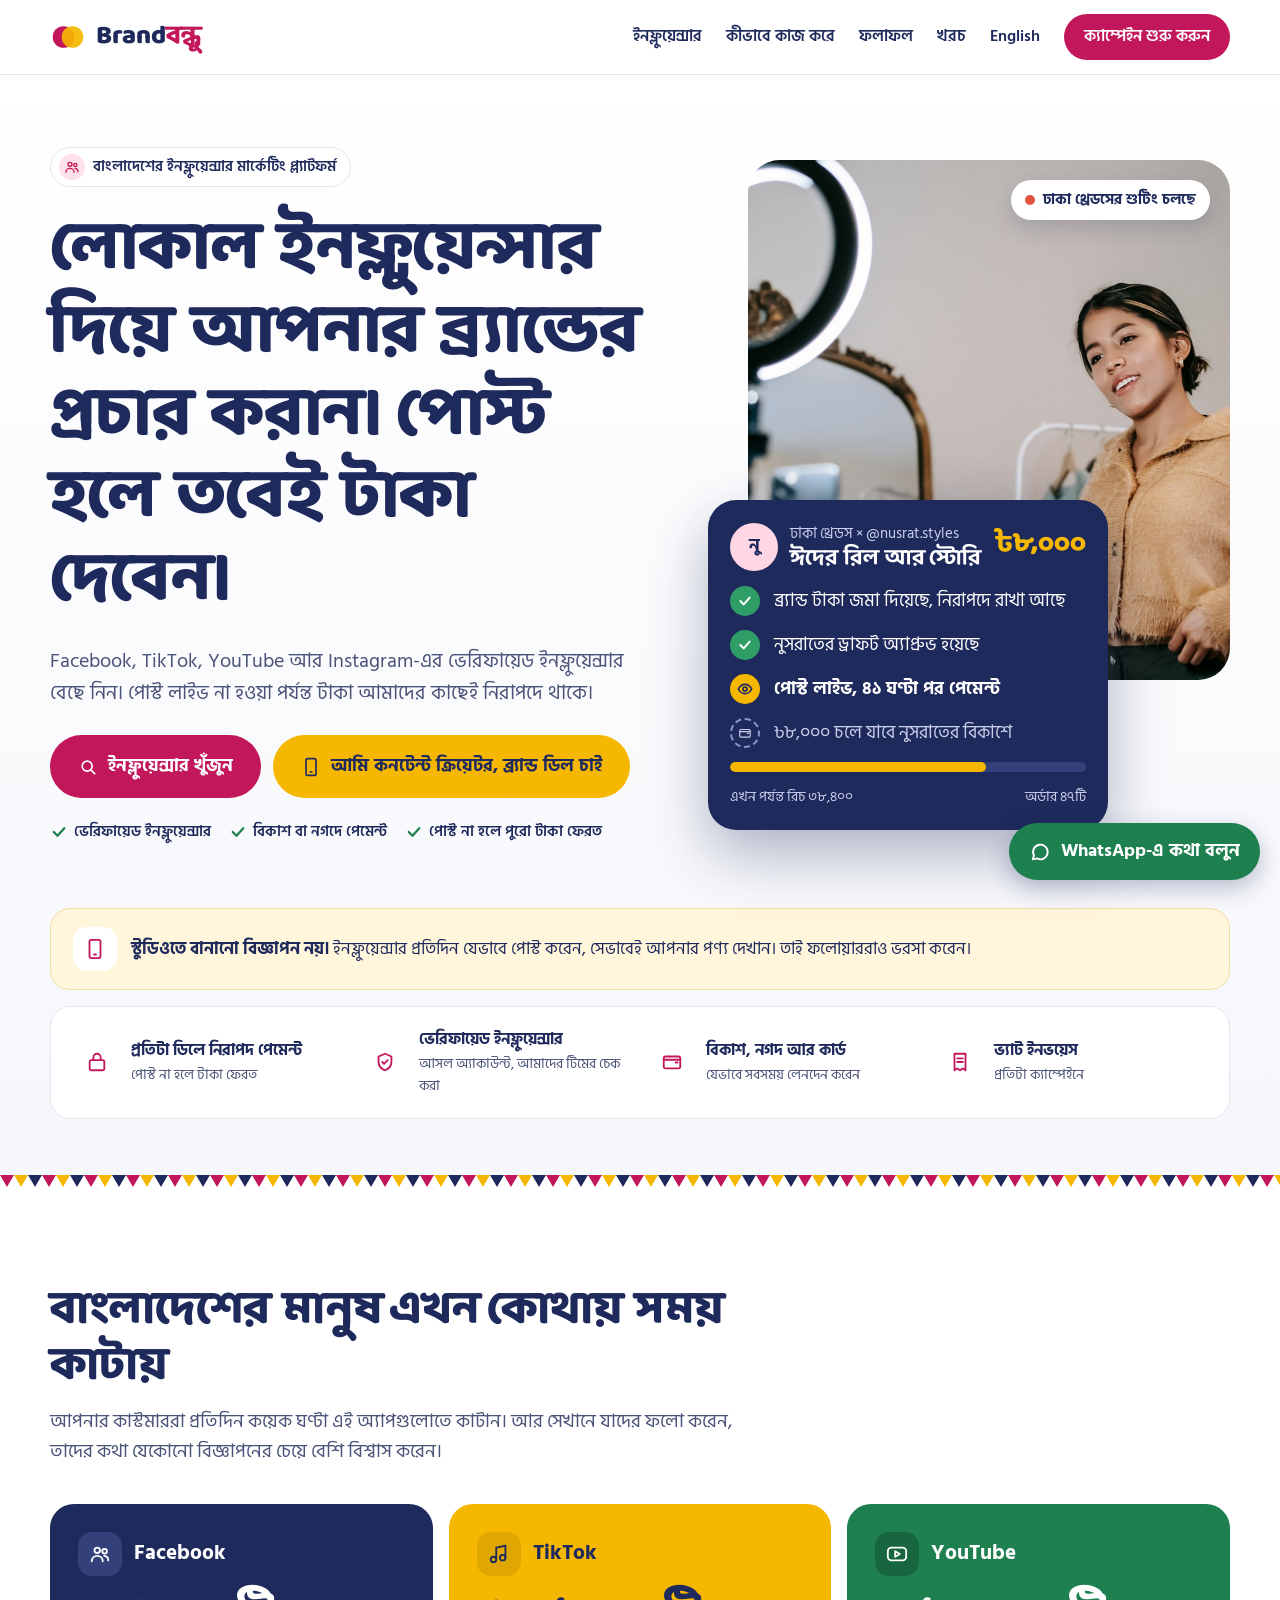
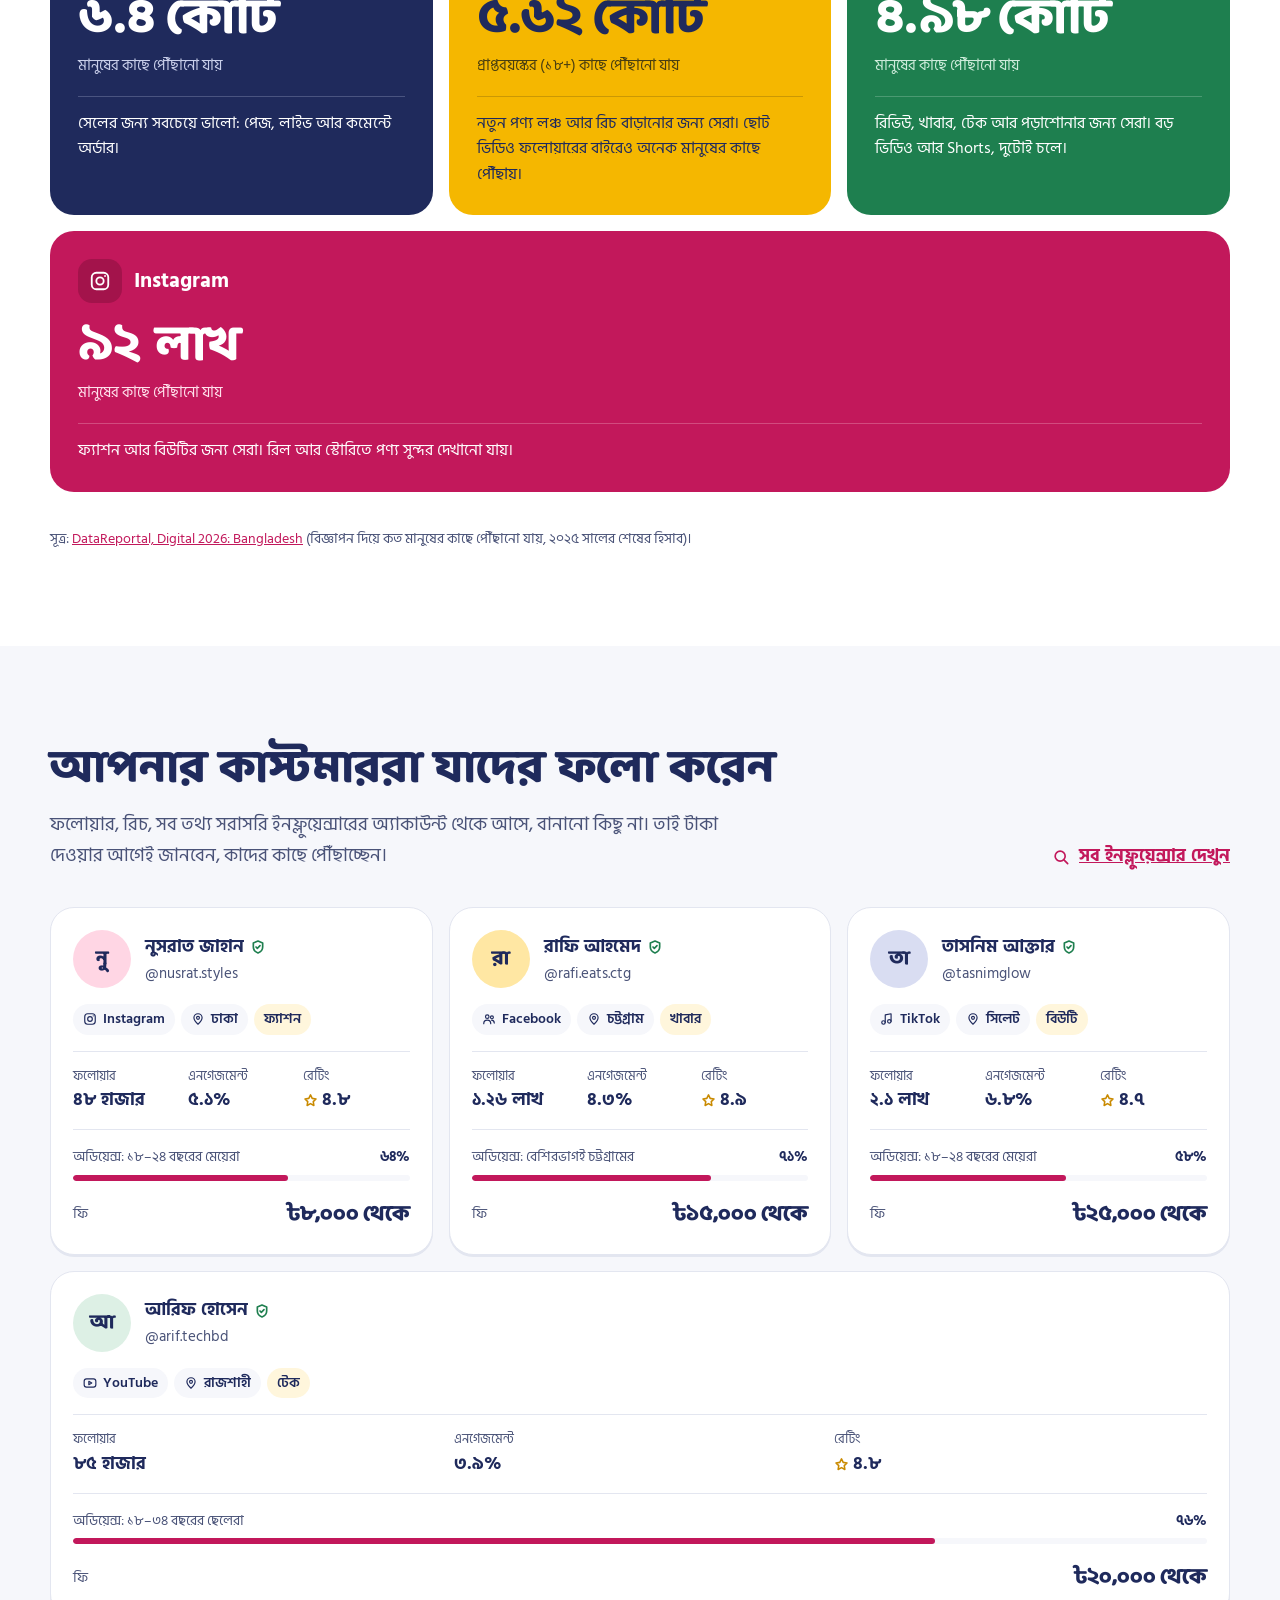
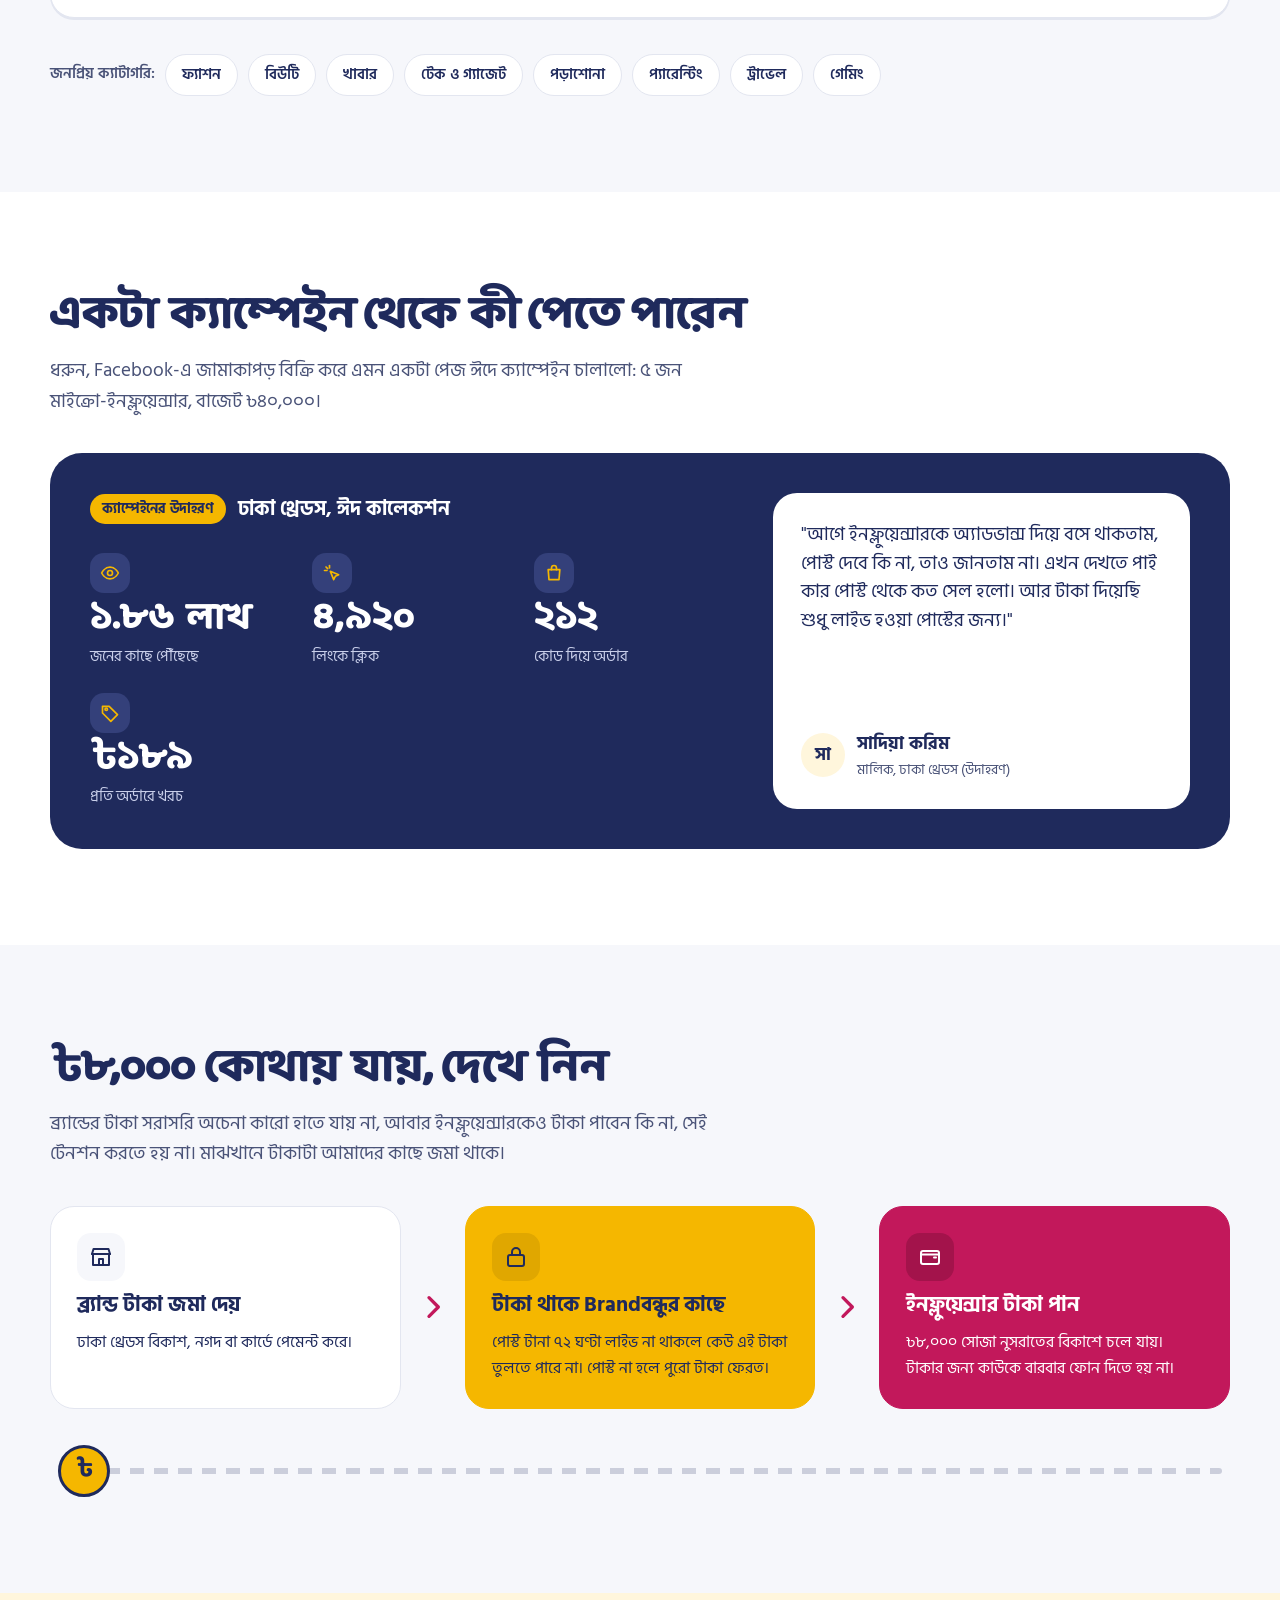
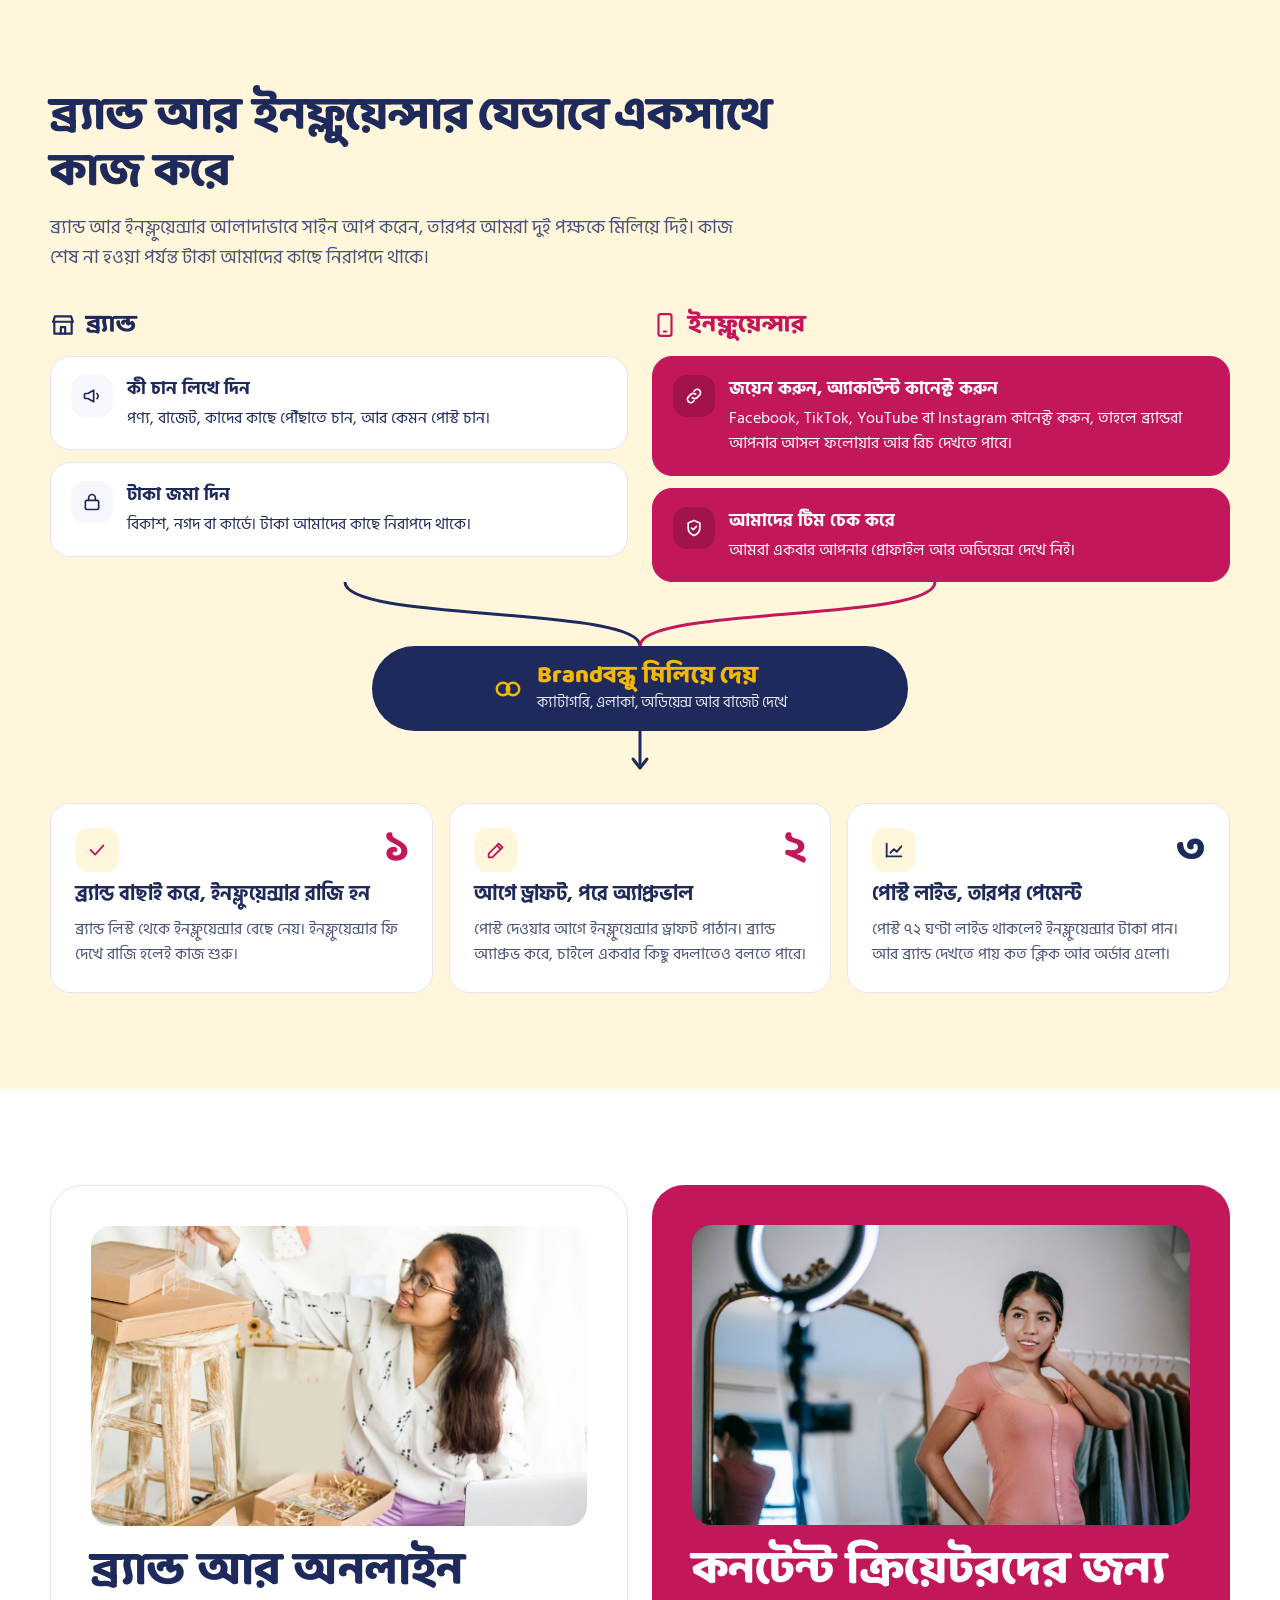
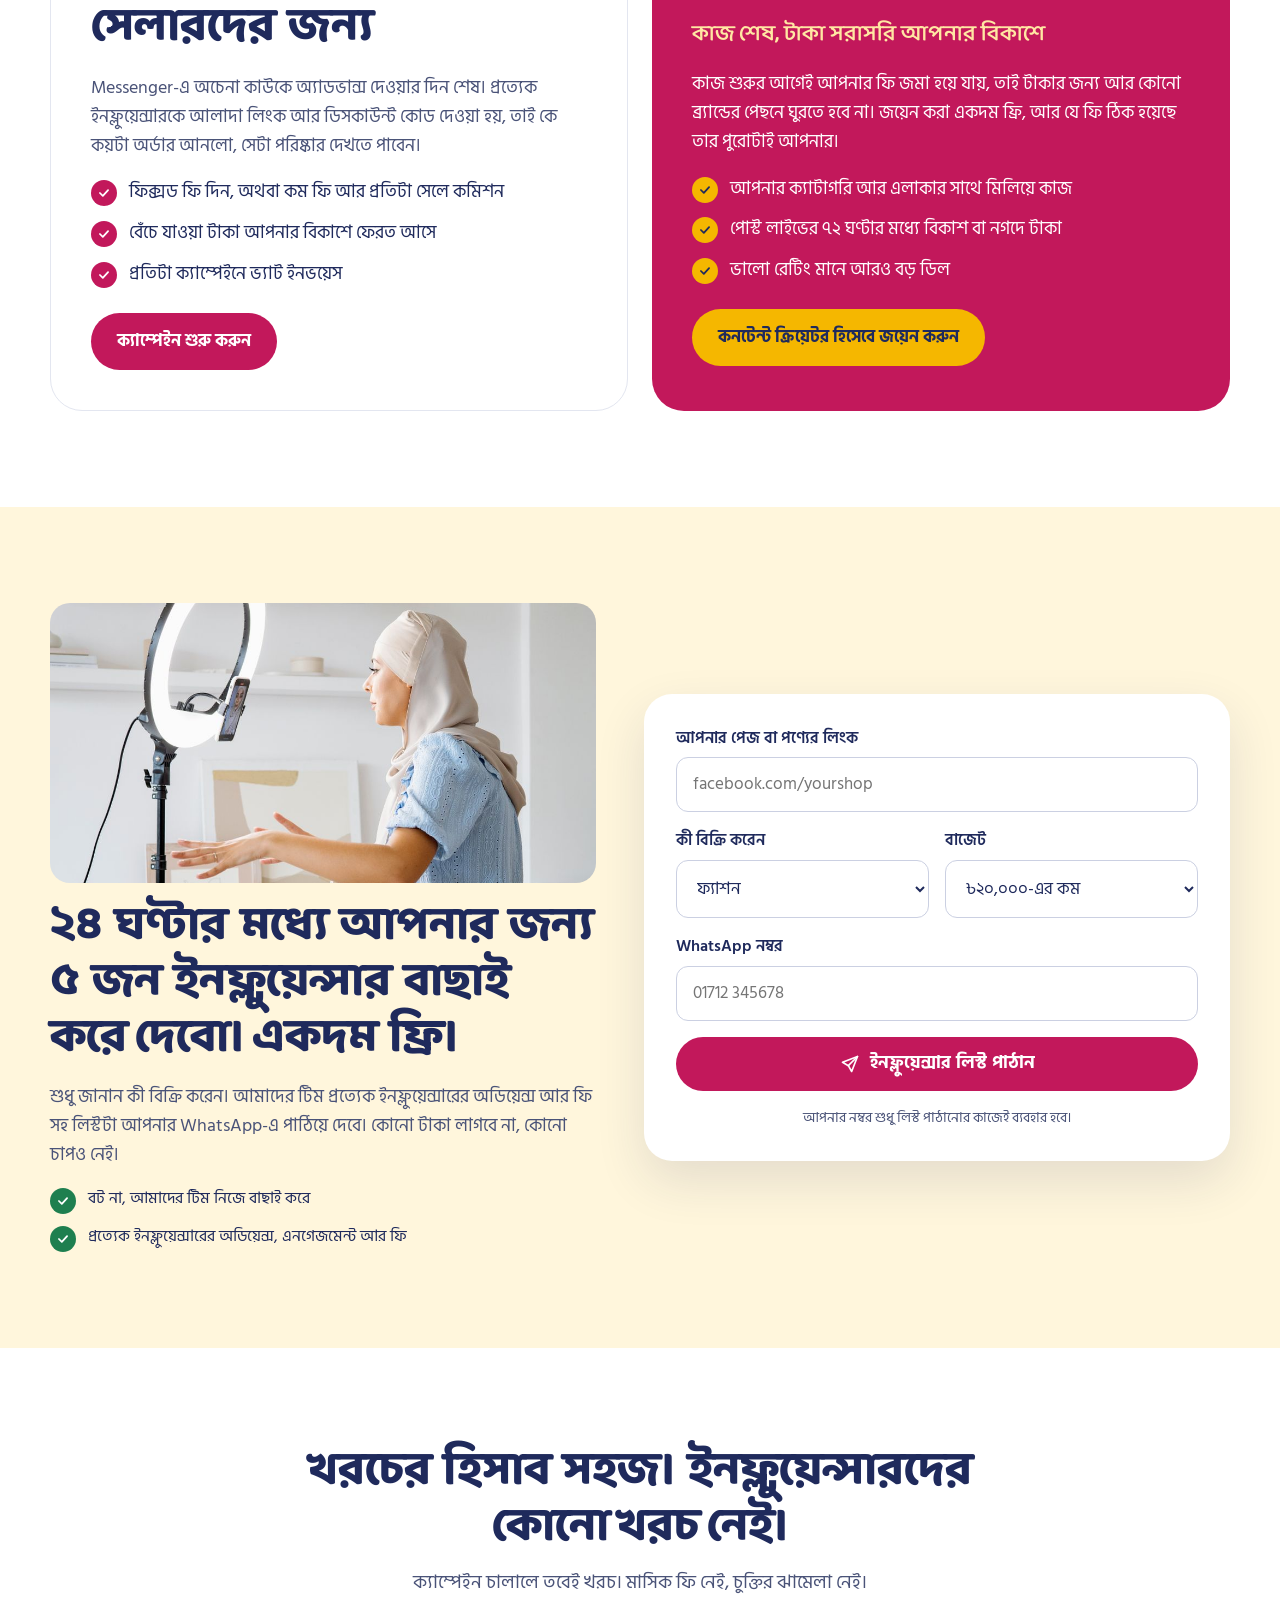
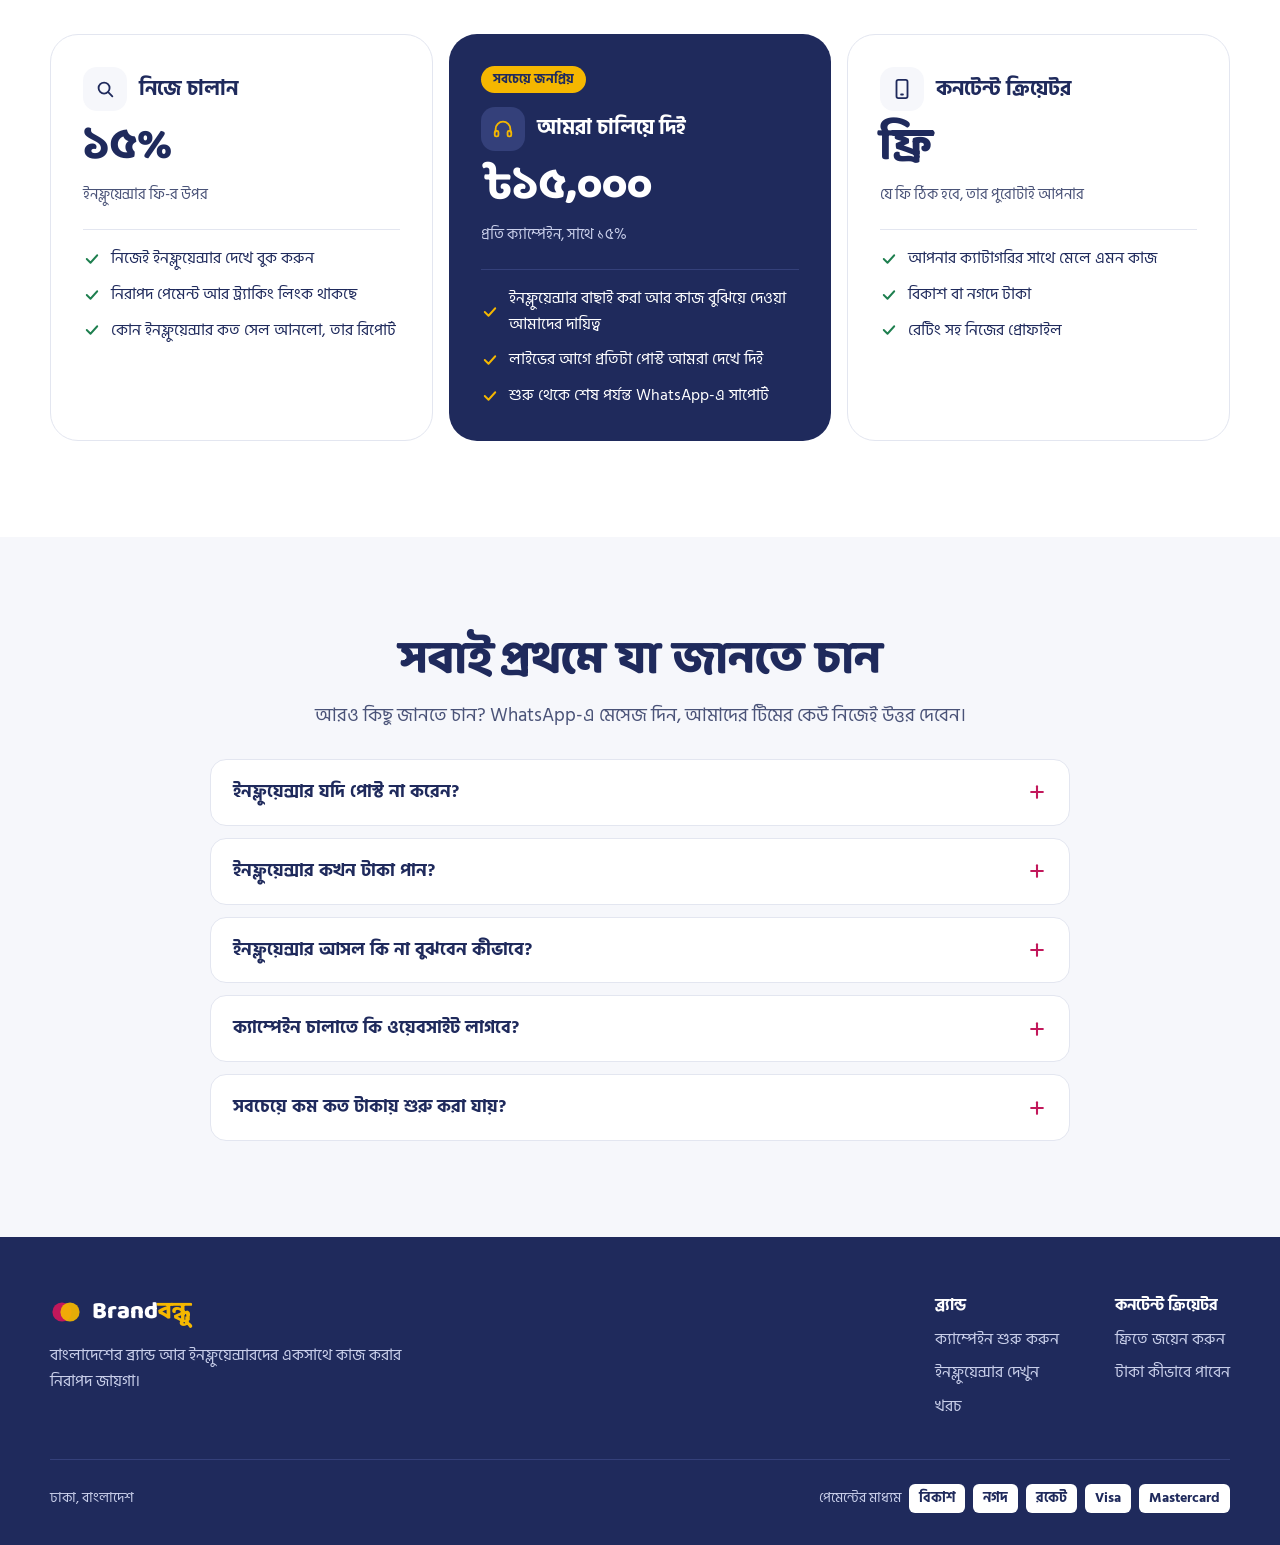
==== commit e824756a: "Rewrite Bangla copy in everyday Bangladeshi Bangla; use "influencer" for brands - Rewrite the Bangla" ====
--- a/bn/index.html
+++ b/bn/index.html
@@ -3,12 +3,12 @@
 <head>
 <meta charset="utf-8">
 <meta name="viewport" content="width=device-width, initial-scale=1, viewport-fit=cover">
-<title>Brandবন্ধু — লোকাল ক্রিয়েটর দিয়ে প্রচার, টাকা দেবেন শুধু পোস্ট হলে</title>
-<meta name="description" content="দেশি ক্রিয়েটর দিয়ে আপনার ব্র্যান্ডের প্রচার করুন। পোস্ট হলে তবেই পেমেন্ট। যাচাই করা ক্রিয়েটর, বিকাশ ও নগদ, পোস্ট না হলে পুরো টাকা ফেরত।">
+<title>Brandবন্ধু — লোকাল ইনফ্লুয়েন্সার দিয়ে প্রচার, পোস্ট হলে তবেই টাকা</title>
+<meta name="description" content="দেশি ইনফ্লুয়েন্সার দিয়ে আপনার ব্র্যান্ডের প্রচার করান, পোস্ট হলে তবেই পেমেন্ট। ভেরিফায়েড ইনফ্লুয়েন্সার, বিকাশ-নগদে লেনদেন, আর পোস্ট না হলে পুরো টাকা ফেরত।">
 <!-- Remove the next line at launch, once the example creators, case study and testimonial are replaced with real ones -->
 <meta name="robots" content="noindex">
-<meta property="og:title" content="Brandবন্ধু — লোকাল ক্রিয়েটর দিয়ে প্রচার, টাকা দেবেন শুধু পোস্ট হলে">
-<meta property="og:description" content="দেশি ক্রিয়েটর দিয়ে আপনার ব্র্যান্ডের প্রচার করুন। পোস্ট হলে তবেই পেমেন্ট। যাচাই করা ক্রিয়েটর, বিকাশ ও নগদ, পোস্ট না হলে পুরো টাকা ফেরত।">
+<meta property="og:title" content="Brandবন্ধু — লোকাল ইনফ্লুয়েন্সার দিয়ে প্রচার, পোস্ট হলে তবেই টাকা">
+<meta property="og:description" content="দেশি ইনফ্লুয়েন্সার দিয়ে আপনার ব্র্যান্ডের প্রচার করান, পোস্ট হলে তবেই পেমেন্ট। ভেরিফায়েড ইনফ্লুয়েন্সার, বিকাশ-নগদে লেনদেন, আর পোস্ট না হলে পুরো টাকা ফেরত।">
 <meta property="og:type" content="website">
 <meta property="og:locale" content="bn_BD">
 <meta property="og:url" content="https://solid-computing.github.io/BrandBondhu/bn/">
@@ -41,8 +41,8 @@
 <span class="bb-logo" style="font-family: 'Baloo Da 2', 'Hind Siliguri', sans-serif; font-weight: 800; font-size: 26px; letter-spacing: -0.01em">Brand<span style="color: #C2185B">বন্ধু</span></span>
 </a>
 <nav class="bb-navlinks" aria-label="Main" style="display: flex; flex-wrap: wrap; align-items: center; gap: 24px; font-weight: 600; font-size: 16px">
-<a href="#creators" style="color: #1F2A5C; text-decoration: none">ক্রিয়েটর</a>
-<a href="#how" style="color: #1F2A5C; text-decoration: none">যেভাবে কাজ করে</a>
+<a href="#creators" style="color: #1F2A5C; text-decoration: none">ইনফ্লুয়েন্সার</a>
+<a href="#how" style="color: #1F2A5C; text-decoration: none">কীভাবে কাজ করে</a>
 <a href="#results" style="color: #1F2A5C; text-decoration: none">ফলাফল</a>
 <a href="#pricing" style="color: #1F2A5C; text-decoration: none">খরচ</a>
 <a href="../" lang="en" style="color: #1F2A5C; text-decoration: none">English</a>
@@ -55,32 +55,32 @@
 </div>
 </div>
 <nav id="bb-mnav" hidden aria-label="Mobile" style="border-top: 1px solid #E3E6F0; padding: 8px 20px 20px; display: flex; flex-direction: column; font-weight: 600; font-size: 18px">
-<a href="#creators" style="color: #1F2A5C; text-decoration: none; padding: 12px 0; border-bottom: 1px solid #E3E6F0">ক্রিয়েটর</a>
-<a href="#how" style="color: #1F2A5C; text-decoration: none; padding: 12px 0; border-bottom: 1px solid #E3E6F0">যেভাবে কাজ করে</a>
+<a href="#creators" style="color: #1F2A5C; text-decoration: none; padding: 12px 0; border-bottom: 1px solid #E3E6F0">ইনফ্লুয়েন্সার</a>
+<a href="#how" style="color: #1F2A5C; text-decoration: none; padding: 12px 0; border-bottom: 1px solid #E3E6F0">কীভাবে কাজ করে</a>
 <a href="#results" style="color: #1F2A5C; text-decoration: none; padding: 12px 0; border-bottom: 1px solid #E3E6F0">ফলাফল</a>
 <a href="#pricing" style="color: #1F2A5C; text-decoration: none; padding: 12px 0; border-bottom: 1px solid #E3E6F0">খরচ</a>
 <a href="../" lang="en" style="color: #1F2A5C; text-decoration: none; padding: 12px 0; border-bottom: 1px solid #E3E6F0">English</a>
-<a href="https://wa.me/8801712345678?text=%E0%A6%86%E0%A6%B8%E0%A6%B8%E0%A6%BE%E0%A6%B2%E0%A6%BE%E0%A6%AE%E0%A7%81%20%E0%A6%86%E0%A6%B2%E0%A6%BE%E0%A6%87%E0%A6%95%E0%A7%81%E0%A6%AE%2C%20%E0%A6%86%E0%A6%AE%E0%A6%BF%20%E0%A6%8F%E0%A6%95%E0%A6%9C%E0%A6%A8%20%E0%A6%95%E0%A7%8D%E0%A6%B0%E0%A6%BF%E0%A6%AF%E0%A6%BC%E0%A7%87%E0%A6%9F%E0%A6%B0%2C%20Brand%E0%A6%AC%E0%A6%A8%E0%A7%8D%E0%A6%A7%E0%A7%81%E0%A6%A4%E0%A7%87%20%E0%A6%AF%E0%A7%8B%E0%A6%97%20%E0%A6%A6%E0%A6%BF%E0%A6%A4%E0%A7%87%20%E0%A6%9A%E0%A6%BE%E0%A6%87%E0%A5%A4" target="_blank" rel="noopener" style="margin-top: 8px; text-align: center; background: #F5B700; color: #1F2A5C; text-decoration: none; padding: 14px; border-radius: 999px; font-weight: 700">ক্রিয়েটর হিসেবে যুক্ত হোন</a>
+<a href="https://wa.me/8801712345678?text=%E0%A6%86%E0%A6%B8%E0%A6%B8%E0%A6%BE%E0%A6%B2%E0%A6%BE%E0%A6%AE%E0%A7%81%20%E0%A6%86%E0%A6%B2%E0%A6%BE%E0%A6%87%E0%A6%95%E0%A7%81%E0%A6%AE%2C%20%E0%A6%86%E0%A6%AE%E0%A6%BF%20%E0%A6%8F%E0%A6%95%E0%A6%9C%E0%A6%A8%20%E0%A6%95%E0%A6%A8%E0%A6%9F%E0%A7%87%E0%A6%A8%E0%A7%8D%E0%A6%9F%20%E0%A6%95%E0%A7%8D%E0%A6%B0%E0%A6%BF%E0%A6%AF%E0%A6%BC%E0%A7%87%E0%A6%9F%E0%A6%B0%2C%20Brand%E0%A6%AC%E0%A6%A8%E0%A7%8D%E0%A6%A7%E0%A7%81%E0%A6%A4%E0%A7%87%20%E0%A6%9C%E0%A6%AF%E0%A6%BC%E0%A7%87%E0%A6%A8%20%E0%A6%95%E0%A6%B0%E0%A6%A4%E0%A7%87%20%E0%A6%9A%E0%A6%BE%E0%A6%87%E0%A5%A4" target="_blank" rel="noopener" style="margin-top: 8px; text-align: center; background: #F5B700; color: #1F2A5C; text-decoration: none; padding: 14px; border-radius: 999px; font-weight: 700">কনটেন্ট ক্রিয়েটর হিসেবে জয়েন করুন</a>
 </nav>
 </header>
 <section style="background: linear-gradient(180deg, #FFFFFF 0%, #F6F7FB 100%)">
 <div style="max-width: 1180px; margin: 0 auto; padding: 72px 24px 64px; display: flex; flex-wrap: wrap; gap: 56px; align-items: center" class="bb-heroin">
 <div style="flex: 1 1 500px; min-width: 0; display: flex; flex-direction: column; gap: 22px">
 <span style="align-self: flex-start; display: inline-flex; align-items: center; gap: 8px; background: #FFFFFF; border: 1px solid #E3E6F0; border-radius: 999px; padding: 6px 14px 6px 8px; font-size: 15px; font-weight: 600"><span style="width: 26px; height: 26px; border-radius: 14px; background: #FFE1EC; display: flex; align-items: center; justify-content: center; flex: none"><svg width="16" height="16" viewBox="0 0 24 24" fill="none" stroke="#C2185B" stroke-width="2" stroke-linecap="round" stroke-linejoin="round" aria-hidden="true" style="flex: none"><circle cx="9" cy="8" r="3"></circle><path d="M3 20c0-3.5 2.7-6 6-6s6 2.5 6 6"></path><circle cx="17" cy="9" r="2.5"></circle><path d="M16.5 14c2.8.2 4.5 2.2 4.5 5"></path></svg></span>বাংলাদেশের ইনফ্লুয়েন্সার মার্কেটিং প্ল্যাটফর্ম</span>
-<h1 class="bb-h1" style="margin: 0; font-family: 'Baloo Da 2', 'Hind Siliguri', sans-serif; font-weight: 800; font-size: clamp(38px, 5.4vw, 68px); line-height: 1.02; letter-spacing: -0.025em">লোকাল ক্রিয়েটর দিয়ে আপনার ব্র্যান্ডের প্রচার করুন। টাকা দেবেন শুধু পোস্ট হলে।</h1>
-<p style="margin: 0; max-width: 32em; font-size: 20px; color: #4A5378">Facebook, TikTok, YouTube আর Instagram-এর ভেরিফায়েড ক্রিয়েটর বেছে নিন। পোস্ট লাইভ না হওয়া পর্যন্ত আপনার টাকা আমাদের কাছে নিরাপদে জমা থাকে।</p>
+<h1 class="bb-h1" style="margin: 0; font-family: 'Baloo Da 2', 'Hind Siliguri', sans-serif; font-weight: 800; font-size: clamp(38px, 5.4vw, 68px); line-height: 1.02; letter-spacing: -0.025em">লোকাল ইনফ্লুয়েন্সার দিয়ে আপনার ব্র্যান্ডের প্রচার করান। পোস্ট হলে তবেই টাকা দেবেন।</h1>
+<p style="margin: 0; max-width: 32em; font-size: 20px; color: #4A5378">Facebook, TikTok, YouTube আর Instagram-এর ভেরিফায়েড ইনফ্লুয়েন্সার বেছে নিন। পোস্ট লাইভ না হওয়া পর্যন্ত টাকা আমাদের কাছেই নিরাপদে থাকে।</p>
 <div class="bb-btns" style="display: flex; flex-wrap: wrap; gap: 12px; margin-top: 4px">
-<a href="#shortlist" style="background: #C2185B; color: #FFFFFF; text-decoration: none; padding: 15px 26px; border-radius: 999px; font-weight: 700; font-size: 17px; display: inline-flex; align-items: center; gap: 10px; font-size: 18px; padding: 17px 28px"><svg width="20" height="20" viewBox="0 0 24 24" fill="none" stroke="#FFFFFF" stroke-width="2" stroke-linecap="round" stroke-linejoin="round" aria-hidden="true" style="flex: none"><circle cx="11" cy="11" r="6"></circle><path d="M20 20l-4.5-4.5"></path></svg>ক্রিয়েটর খুঁজুন</a>
-<a href="https://wa.me/8801712345678?text=%E0%A6%86%E0%A6%B8%E0%A6%B8%E0%A6%BE%E0%A6%B2%E0%A6%BE%E0%A6%AE%E0%A7%81%20%E0%A6%86%E0%A6%B2%E0%A6%BE%E0%A6%87%E0%A6%95%E0%A7%81%E0%A6%AE%2C%20%E0%A6%86%E0%A6%AE%E0%A6%BF%20%E0%A6%8F%E0%A6%95%E0%A6%9C%E0%A6%A8%20%E0%A6%95%E0%A7%8D%E0%A6%B0%E0%A6%BF%E0%A6%AF%E0%A6%BC%E0%A7%87%E0%A6%9F%E0%A6%B0%2C%20Brand%E0%A6%AC%E0%A6%A8%E0%A7%8D%E0%A6%A7%E0%A7%81%E0%A6%A4%E0%A7%87%20%E0%A6%AF%E0%A7%8B%E0%A6%97%20%E0%A6%A6%E0%A6%BF%E0%A6%A4%E0%A7%87%20%E0%A6%9A%E0%A6%BE%E0%A6%87%E0%A5%A4" target="_blank" rel="noopener" style="background: #F5B700; color: #1F2A5C; text-decoration: none; padding: 15px 26px; border-radius: 999px; font-weight: 700; font-size: 17px; display: inline-flex; align-items: center; gap: 10px; font-size: 18px; padding: 17px 28px"><svg width="20" height="20" viewBox="0 0 24 24" fill="none" stroke="#1F2A5C" stroke-width="2" stroke-linecap="round" stroke-linejoin="round" aria-hidden="true" style="flex: none"><rect x="6" y="2" width="12" height="20" rx="2"></rect><path d="M11 18h2"></path></svg>আমি ক্রিয়েটর, ব্র্যান্ড ডিল চাই</a>
+<a href="#shortlist" style="background: #C2185B; color: #FFFFFF; text-decoration: none; padding: 15px 26px; border-radius: 999px; font-weight: 700; font-size: 17px; display: inline-flex; align-items: center; gap: 10px; font-size: 18px; padding: 17px 28px"><svg width="20" height="20" viewBox="0 0 24 24" fill="none" stroke="#FFFFFF" stroke-width="2" stroke-linecap="round" stroke-linejoin="round" aria-hidden="true" style="flex: none"><circle cx="11" cy="11" r="6"></circle><path d="M20 20l-4.5-4.5"></path></svg>ইনফ্লুয়েন্সার খুঁজুন</a>
+<a href="https://wa.me/8801712345678?text=%E0%A6%86%E0%A6%B8%E0%A6%B8%E0%A6%BE%E0%A6%B2%E0%A6%BE%E0%A6%AE%E0%A7%81%20%E0%A6%86%E0%A6%B2%E0%A6%BE%E0%A6%87%E0%A6%95%E0%A7%81%E0%A6%AE%2C%20%E0%A6%86%E0%A6%AE%E0%A6%BF%20%E0%A6%8F%E0%A6%95%E0%A6%9C%E0%A6%A8%20%E0%A6%95%E0%A6%A8%E0%A6%9F%E0%A7%87%E0%A6%A8%E0%A7%8D%E0%A6%9F%20%E0%A6%95%E0%A7%8D%E0%A6%B0%E0%A6%BF%E0%A6%AF%E0%A6%BC%E0%A7%87%E0%A6%9F%E0%A6%B0%2C%20Brand%E0%A6%AC%E0%A6%A8%E0%A7%8D%E0%A6%A7%E0%A7%81%E0%A6%A4%E0%A7%87%20%E0%A6%9C%E0%A6%AF%E0%A6%BC%E0%A7%87%E0%A6%A8%20%E0%A6%95%E0%A6%B0%E0%A6%A4%E0%A7%87%20%E0%A6%9A%E0%A6%BE%E0%A6%87%E0%A5%A4" target="_blank" rel="noopener" style="background: #F5B700; color: #1F2A5C; text-decoration: none; padding: 15px 26px; border-radius: 999px; font-weight: 700; font-size: 17px; display: inline-flex; align-items: center; gap: 10px; font-size: 18px; padding: 17px 28px"><svg width="20" height="20" viewBox="0 0 24 24" fill="none" stroke="#1F2A5C" stroke-width="2" stroke-linecap="round" stroke-linejoin="round" aria-hidden="true" style="flex: none"><rect x="6" y="2" width="12" height="20" rx="2"></rect><path d="M11 18h2"></path></svg>আমি কনটেন্ট ক্রিয়েটর, ব্র্যান্ড ডিল চাই</a>
 </div>
 <ul aria-label="কেন Brandবন্ধু" style="list-style: none; margin: 0; padding: 0; display: flex; flex-wrap: wrap; gap: 8px 18px; font-size: 15px; font-weight: 600; color: #1F2A5C">
-<li style="display: flex; align-items: center; gap: 6px"><svg width="18" height="18" viewBox="0 0 24 24" fill="none" stroke="#1E7F4F" stroke-width="3" stroke-linecap="round" stroke-linejoin="round" aria-hidden="true" style="flex: none"><path d="M5 12l5 5 9-10"></path></svg>ভেরিফায়েড ক্রিয়েটর</li>
+<li style="display: flex; align-items: center; gap: 6px"><svg width="18" height="18" viewBox="0 0 24 24" fill="none" stroke="#1E7F4F" stroke-width="3" stroke-linecap="round" stroke-linejoin="round" aria-hidden="true" style="flex: none"><path d="M5 12l5 5 9-10"></path></svg>ভেরিফায়েড ইনফ্লুয়েন্সার</li>
 <li style="display: flex; align-items: center; gap: 6px"><svg width="18" height="18" viewBox="0 0 24 24" fill="none" stroke="#1E7F4F" stroke-width="3" stroke-linecap="round" stroke-linejoin="round" aria-hidden="true" style="flex: none"><path d="M5 12l5 5 9-10"></path></svg>বিকাশ বা নগদে পেমেন্ট</li>
 <li style="display: flex; align-items: center; gap: 6px"><svg width="18" height="18" viewBox="0 0 24 24" fill="none" stroke="#1E7F4F" stroke-width="3" stroke-linecap="round" stroke-linejoin="round" aria-hidden="true" style="flex: none"><path d="M5 12l5 5 9-10"></path></svg>পোস্ট না হলে পুরো টাকা ফেরত</li>
 </ul>
 </div>
 <div class="bb-herocol" style="flex: 1 1 420px; min-width: 0; position: relative; padding-bottom: 150px">
-<img src="../assets/creator-ringlight.jpg" alt="রিং লাইটের সামনে ফোনে ফ্যাশন ভিডিও করছেন একজন ক্রিয়েটর" class="bb-heroimg" style="display: block; width: calc(100% - 40px); margin-left: 40px; height: 520px; object-fit: cover; object-position: 35% center; border-radius: 32px">
+<img src="../assets/creator-ringlight.jpg" alt="রিং লাইটের সামনে ফোনে ফ্যাশন ভিডিও করছেন একজন ইনফ্লুয়েন্সার" class="bb-heroimg" style="display: block; width: calc(100% - 40px); margin-left: 40px; height: 520px; object-fit: cover; object-position: 35% center; border-radius: 32px">
 <span style="position: absolute; top: 20px; right: 20px; display: inline-flex; align-items: center; gap: 8px; background: #FFFFFF; color: #1F2A5C; font-weight: 700; font-size: 15px; padding: 8px 14px; border-radius: 999px; box-shadow: 0 8px 20px rgba(31,42,92,0.18)"><span style="width: 10px; height: 10px; border-radius: 999px; background: #E0533D"></span>ঢাকা থ্রেডসের শুটিং চলছে</span>
 <div class="bb-ticket" style="position: absolute; left: 0; bottom: 0; width: min(400px, 94%); background: #1F2A5C; color: #FFFFFF; border-radius: 28px; padding: 22px; box-sizing: border-box; display: flex; flex-direction: column; gap: 14px; box-shadow: 0 24px 60px rgba(31,42,92,0.35)">
 <div style="display: flex; justify-content: space-between; align-items: flex-start; gap: 12px">
@@ -91,7 +91,7 @@
 <div style="font-family: 'Baloo Da 2', 'Hind Siliguri', sans-serif; font-weight: 800; font-size: 28px; color: #F5B700">৳৮,০০০</div>
 </div>
 <ol style="list-style: none; margin: 0; padding: 0; display: flex; flex-direction: column; gap: 14px">
-<li style="display: flex; align-items: center; gap: 14px; "><span style="width: 30px; height: 30px; border-radius: 999px; background: #2E9E66; display: flex; align-items: center; justify-content: center; flex: none"><svg width="16" height="16" viewBox="0 0 24 24" fill="none" stroke="#FFFFFF" stroke-width="3" stroke-linecap="round" stroke-linejoin="round" aria-hidden="true" style="flex: none"><path d="M5 12l5 5 9-10"></path></svg></span><span>ব্র্যান্ড টাকা জমা দিয়েছে, টাকা নিরাপদে আছে</span></li>
+<li style="display: flex; align-items: center; gap: 14px; "><span style="width: 30px; height: 30px; border-radius: 999px; background: #2E9E66; display: flex; align-items: center; justify-content: center; flex: none"><svg width="16" height="16" viewBox="0 0 24 24" fill="none" stroke="#FFFFFF" stroke-width="3" stroke-linecap="round" stroke-linejoin="round" aria-hidden="true" style="flex: none"><path d="M5 12l5 5 9-10"></path></svg></span><span>ব্র্যান্ড টাকা জমা দিয়েছে, নিরাপদে রাখা আছে</span></li>
 <li style="display: flex; align-items: center; gap: 14px; "><span style="width: 30px; height: 30px; border-radius: 999px; background: #2E9E66; display: flex; align-items: center; justify-content: center; flex: none"><svg width="16" height="16" viewBox="0 0 24 24" fill="none" stroke="#FFFFFF" stroke-width="3" stroke-linecap="round" stroke-linejoin="round" aria-hidden="true" style="flex: none"><path d="M5 12l5 5 9-10"></path></svg></span><span>নুসরাতের ড্রাফট অ্যাপ্রুভ হয়েছে</span></li>
 <li style="display: flex; align-items: center; gap: 14px; font-weight: 700;"><span style="width: 30px; height: 30px; border-radius: 999px; background: #F5B700; display: flex; align-items: center; justify-content: center; flex: none"><svg width="16" height="16" viewBox="0 0 24 24" fill="none" stroke="#1F2A5C" stroke-width="2.5" stroke-linecap="round" stroke-linejoin="round" aria-hidden="true" style="flex: none"><path d="M2 12s3.5-7 10-7 10 7 10 7-3.5 7-10 7S2 12 2 12z"></path><circle cx="12" cy="12" r="3"></circle></svg></span><span>পোস্ট লাইভ, ৪১ ঘণ্টা পর পেমেন্ট</span></li>
 <li style="display: flex; align-items: center; gap: 14px; color: #C9CFEA;"><span style="width: 30px; height: 30px; border-radius: 999px; border: 2px dashed #8E97C4; box-sizing: border-box; display: flex; align-items: center; justify-content: center; flex: none"><svg width="14" height="14" viewBox="0 0 24 24" fill="none" stroke="#C9CFEA" stroke-width="2" stroke-linecap="round" stroke-linejoin="round" aria-hidden="true" style="flex: none"><rect x="3" y="6" width="18" height="13" rx="2"></rect><path d="M16 12.5h2"></path><path d="M3 9.5h18"></path></svg></span><span>৳৮,০০০ চলে যাবে নুসরাতের বিকাশে</span></li>
@@ -102,50 +102,50 @@
 </div>
 </div>
 <div style="max-width: 1180px; margin: 0 auto; padding: 0 24px 56px">
-<div style="display: flex; align-items: center; gap: 14px; background: #FFF6DC; border: 1px solid #F3DFA2; border-radius: 20px; padding: 18px 22px; margin-bottom: 16px"><span style="width: 44px; height: 44px; border-radius: 14px; background: #FFFFFF; display: flex; align-items: center; justify-content: center; flex: none"><svg width="22" height="22" viewBox="0 0 24 24" fill="none" stroke="#C2185B" stroke-width="2" stroke-linecap="round" stroke-linejoin="round" aria-hidden="true" style="flex: none"><rect x="6" y="2" width="12" height="20" rx="2"></rect><path d="M11 18h2"></path></svg></span><p style="margin: 0; font-size: 17px; line-height: 1.45"><strong style="font-weight: 700">স্টুডিওর বানানো বিজ্ঞাপন না।</strong> ক্রিয়েটররা তাদের রোজকার পোস্টেই আপনার পণ্য দেখান, আর ফলোয়াররা সেটা বিশ্বাস করে।</p></div>
+<div style="display: flex; align-items: center; gap: 14px; background: #FFF6DC; border: 1px solid #F3DFA2; border-radius: 20px; padding: 18px 22px; margin-bottom: 16px"><span style="width: 44px; height: 44px; border-radius: 14px; background: #FFFFFF; display: flex; align-items: center; justify-content: center; flex: none"><svg width="22" height="22" viewBox="0 0 24 24" fill="none" stroke="#C2185B" stroke-width="2" stroke-linecap="round" stroke-linejoin="round" aria-hidden="true" style="flex: none"><rect x="6" y="2" width="12" height="20" rx="2"></rect><path d="M11 18h2"></path></svg></span><p style="margin: 0; font-size: 17px; line-height: 1.45"><strong style="font-weight: 700">স্টুডিওতে বানানো বিজ্ঞাপন নয়।</strong> ইনফ্লুয়েন্সার প্রতিদিন যেভাবে পোস্ট করেন, সেভাবেই আপনার পণ্য দেখান। তাই ফলোয়াররাও ভরসা করেন।</p></div>
 <div class="bb-trust" style="background: #FFFFFF; border: 1px solid #E3E6F0; border-radius: 20px; padding: 20px 24px; display: flex; flex-wrap: wrap; gap: 20px">
 <div style="flex: 1 1 220px; display: flex; gap: 12px; align-items: center"><span style="width: 44px; height: 44px; border-radius: 14px; background: #FFFFFF; display: flex; align-items: center; justify-content: center; flex: none"><svg width="22" height="22" viewBox="0 0 24 24" fill="none" stroke="#C2185B" stroke-width="2" stroke-linecap="round" stroke-linejoin="round" aria-hidden="true" style="flex: none"><rect x="4" y="10" width="16" height="11" rx="2"></rect><path d="M8 10V7a4 4 0 0 1 8 0v3"></path></svg></span><div><div style="font-weight: 700; font-size: 16px">প্রতিটা ডিলে নিরাপদ পেমেন্ট</div><div style="font-size: 14px; color: #4A5378">পোস্ট না হলে টাকা ফেরত</div></div></div>
-<div style="flex: 1 1 220px; display: flex; gap: 12px; align-items: center"><span style="width: 44px; height: 44px; border-radius: 14px; background: #FFFFFF; display: flex; align-items: center; justify-content: center; flex: none"><svg width="22" height="22" viewBox="0 0 24 24" fill="none" stroke="#C2185B" stroke-width="2" stroke-linecap="round" stroke-linejoin="round" aria-hidden="true" style="flex: none"><path d="M12 3l7 3v6c0 4.5-3 7.5-7 9-4-1.5-7-4.5-7-9V6z"></path><path d="M9 12l2 2 4-4"></path></svg></span><div><div style="font-weight: 700; font-size: 16px">ভেরিফায়েড ক্রিয়েটর</div><div style="font-size: 14px; color: #4A5378">অ্যাকাউন্ট কানেক্ট করা, প্রোফাইল চেক করা</div></div></div>
-<div style="flex: 1 1 220px; display: flex; gap: 12px; align-items: center"><span style="width: 44px; height: 44px; border-radius: 14px; background: #FFFFFF; display: flex; align-items: center; justify-content: center; flex: none"><svg width="22" height="22" viewBox="0 0 24 24" fill="none" stroke="#C2185B" stroke-width="2" stroke-linecap="round" stroke-linejoin="round" aria-hidden="true" style="flex: none"><rect x="3" y="6" width="18" height="13" rx="2"></rect><path d="M16 12.5h2"></path><path d="M3 9.5h18"></path></svg></span><div><div style="font-weight: 700; font-size: 16px">বিকাশ, নগদ আর কার্ড</div><div style="font-size: 14px; color: #4A5378">টাকা দেওয়া-নেওয়া সব দেশেই</div></div></div>
+<div style="flex: 1 1 220px; display: flex; gap: 12px; align-items: center"><span style="width: 44px; height: 44px; border-radius: 14px; background: #FFFFFF; display: flex; align-items: center; justify-content: center; flex: none"><svg width="22" height="22" viewBox="0 0 24 24" fill="none" stroke="#C2185B" stroke-width="2" stroke-linecap="round" stroke-linejoin="round" aria-hidden="true" style="flex: none"><path d="M12 3l7 3v6c0 4.5-3 7.5-7 9-4-1.5-7-4.5-7-9V6z"></path><path d="M9 12l2 2 4-4"></path></svg></span><div><div style="font-weight: 700; font-size: 16px">ভেরিফায়েড ইনফ্লুয়েন্সার</div><div style="font-size: 14px; color: #4A5378">আসল অ্যাকাউন্ট, আমাদের টিমের চেক করা</div></div></div>
+<div style="flex: 1 1 220px; display: flex; gap: 12px; align-items: center"><span style="width: 44px; height: 44px; border-radius: 14px; background: #FFFFFF; display: flex; align-items: center; justify-content: center; flex: none"><svg width="22" height="22" viewBox="0 0 24 24" fill="none" stroke="#C2185B" stroke-width="2" stroke-linecap="round" stroke-linejoin="round" aria-hidden="true" style="flex: none"><rect x="3" y="6" width="18" height="13" rx="2"></rect><path d="M16 12.5h2"></path><path d="M3 9.5h18"></path></svg></span><div><div style="font-weight: 700; font-size: 16px">বিকাশ, নগদ আর কার্ড</div><div style="font-size: 14px; color: #4A5378">যেভাবে সবসময় লেনদেন করেন</div></div></div>
 <div style="flex: 1 1 220px; display: flex; gap: 12px; align-items: center"><span style="width: 44px; height: 44px; border-radius: 14px; background: #FFFFFF; display: flex; align-items: center; justify-content: center; flex: none"><svg width="22" height="22" viewBox="0 0 24 24" fill="none" stroke="#C2185B" stroke-width="2" stroke-linecap="round" stroke-linejoin="round" aria-hidden="true" style="flex: none"><path d="M6 3h12v18l-3-2-3 2-3-2-3 2z"></path><path d="M9 8h6"></path><path d="M9 12h6"></path></svg></span><div><div style="font-weight: 700; font-size: 16px">ভ্যাট ইনভয়েস</div><div style="font-size: 14px; color: #4A5378">প্রতিটা ক্যাম্পেইনে</div></div></div>
 </div>
 </div>
 </section>
 <div aria-hidden="true" style="line-height: 0"><svg width="100%" height="12" preserveAspectRatio="none"><defs><pattern id="bb-fringe" width="42" height="12" patternUnits="userSpaceOnUse"><path d="M0 0h14l-7 12z" fill="#C2185B"></path><path d="M14 0h14l-7 12z" fill="#F5B700"></path><path d="M28 0h14l-7 12z" fill="#1F2A5C"></path></pattern></defs><rect width="100%" height="12" fill="url(#bb-fringe)"></rect></svg></div>
 <section aria-labelledby="plat-title"><div class="bb-sec" style="max-width: 1180px; margin: 0 auto; padding: 96px 24px; display: flex; flex-direction: column; gap: 36px">
-<div style="display: flex; flex-direction: column; gap: 12px; max-width: 760px; "><h2 id="plat-title" style="margin: 0; font-family: 'Baloo Da 2', 'Hind Siliguri', sans-serif; font-weight: 800; font-size: clamp(32px, 3.8vw, 46px); line-height: 1.06; letter-spacing: -0.02em">বাংলাদেশের মানুষ কোথায় সময় কাটায়</h2><p style="margin: 0; color: #4A5378; font-size: 19px; max-width: 36em">আপনার কাস্টমাররা দিনে কয়েক ঘণ্টা এই অ্যাপগুলোতে থাকেন। আর এখানে যাদের ফলো করেন, তাদের কথা যেকোনো বিজ্ঞাপনের চেয়ে বেশি বিশ্বাস করেন।</p></div>
+<div style="display: flex; flex-direction: column; gap: 12px; max-width: 760px; "><h2 id="plat-title" style="margin: 0; font-family: 'Baloo Da 2', 'Hind Siliguri', sans-serif; font-weight: 800; font-size: clamp(32px, 3.8vw, 46px); line-height: 1.06; letter-spacing: -0.02em">বাংলাদেশের মানুষ এখন কোথায় সময় কাটায়</h2><p style="margin: 0; color: #4A5378; font-size: 19px; max-width: 36em">আপনার কাস্টমাররা প্রতিদিন কয়েক ঘণ্টা এই অ্যাপগুলোতে কাটান। আর সেখানে যাদের ফলো করেন, তাদের কথা যেকোনো বিজ্ঞাপনের চেয়ে বেশি বিশ্বাস করেন।</p></div>
 <div style="display: flex; flex-wrap: wrap; gap: 16px">
 <div style="flex: 1 1 250px; min-width: 0; background: #1F2A5C; color: #FFFFFF; border-radius: 24px; padding: 28px; display: flex; flex-direction: column; gap: 10px">
 <div style="display: flex; align-items: center; gap: 12px"><span style="width: 44px; height: 44px; border-radius: 14px; background: #34407A; display: flex; align-items: center; justify-content: center; flex: none"><svg width="22" height="22" viewBox="0 0 24 24" fill="none" stroke="#FFFFFF" stroke-width="2" stroke-linecap="round" stroke-linejoin="round" aria-hidden="true" style="flex: none"><circle cx="9" cy="8" r="3"></circle><path d="M3 20c0-3.5 2.7-6 6-6s6 2.5 6 6"></path><circle cx="17" cy="9" r="2.5"></circle><path d="M16.5 14c2.8.2 4.5 2.2 4.5 5"></path></svg></span><h3 style="margin: 0; font-size: 21px; font-weight: 700">Facebook</h3></div>
 <div style="font-family: 'Baloo Da 2', 'Hind Siliguri', sans-serif; font-weight: 800; font-size: 50px; line-height: 1; margin-top: 8px">৬.৪ কোটি</div>
-<div style="font-size: 15px; color: #C9CFEA">জন</div>
-<p style="margin: 8px 0 0; font-size: 16px; padding-top: 14px; border-top: 1px solid #C9CFEA40">বিক্রির জন্য সবচেয়ে ভালো: পেজ শপ, Facebook Live, কমেন্টে অর্ডার।</p>
+<div style="font-size: 15px; color: #C9CFEA">মানুষের কাছে পৌঁছানো যায়</div>
+<p style="margin: 8px 0 0; font-size: 16px; padding-top: 14px; border-top: 1px solid #C9CFEA40">সেলের জন্য সবচেয়ে ভালো: পেজ, লাইভ আর কমেন্টে অর্ডার।</p>
 </div>
 <div style="flex: 1 1 250px; min-width: 0; background: #F5B700; color: #1F2A5C; border-radius: 24px; padding: 28px; display: flex; flex-direction: column; gap: 10px">
 <div style="display: flex; align-items: center; gap: 12px"><span style="width: 44px; height: 44px; border-radius: 14px; background: #E0A700; display: flex; align-items: center; justify-content: center; flex: none"><svg width="22" height="22" viewBox="0 0 24 24" fill="none" stroke="#1F2A5C" stroke-width="2" stroke-linecap="round" stroke-linejoin="round" aria-hidden="true" style="flex: none"><path d="M9 18V5l10-2v13"></path><circle cx="6" cy="18" r="3"></circle><circle cx="16" cy="16" r="3"></circle></svg></span><h3 style="margin: 0; font-size: 21px; font-weight: 700">TikTok</h3></div>
 <div style="font-family: 'Baloo Da 2', 'Hind Siliguri', sans-serif; font-weight: 800; font-size: 50px; line-height: 1; margin-top: 8px">৫.৬২ কোটি</div>
-<div style="font-size: 15px; color: #4A3F10">জন প্রাপ্তবয়স্ক (১৮+)</div>
-<p style="margin: 8px 0 0; font-size: 16px; padding-top: 14px; border-top: 1px solid #4A3F1040">নতুন পণ্য লঞ্চ আর রিচের জন্য সেরা। ছোট ভিডিও ফলোয়ারের বাইরেও ছড়িয়ে পড়ে।</p>
+<div style="font-size: 15px; color: #4A3F10">প্রাপ্তবয়স্কের (১৮+) কাছে পৌঁছানো যায়</div>
+<p style="margin: 8px 0 0; font-size: 16px; padding-top: 14px; border-top: 1px solid #4A3F1040">নতুন পণ্য লঞ্চ আর রিচ বাড়ানোর জন্য সেরা। ছোট ভিডিও ফলোয়ারের বাইরেও অনেক মানুষের কাছে পৌঁছায়।</p>
 </div>
 <div style="flex: 1 1 250px; min-width: 0; background: #1E7F4F; color: #FFFFFF; border-radius: 24px; padding: 28px; display: flex; flex-direction: column; gap: 10px">
 <div style="display: flex; align-items: center; gap: 12px"><span style="width: 44px; height: 44px; border-radius: 14px; background: #17663F; display: flex; align-items: center; justify-content: center; flex: none"><svg width="22" height="22" viewBox="0 0 24 24" fill="none" stroke="#FFFFFF" stroke-width="2" stroke-linecap="round" stroke-linejoin="round" aria-hidden="true" style="flex: none"><rect x="2" y="5" width="20" height="14" rx="4"></rect><path d="M10 9l5 3-5 3z"></path></svg></span><h3 style="margin: 0; font-size: 21px; font-weight: 700">YouTube</h3></div>
 <div style="font-family: 'Baloo Da 2', 'Hind Siliguri', sans-serif; font-weight: 800; font-size: 50px; line-height: 1; margin-top: 8px">৪.৯৮ কোটি</div>
-<div style="font-size: 15px; color: #CDEBDA">জন</div>
+<div style="font-size: 15px; color: #CDEBDA">মানুষের কাছে পৌঁছানো যায়</div>
 <p style="margin: 8px 0 0; font-size: 16px; padding-top: 14px; border-top: 1px solid #CDEBDA40">রিভিউ, খাবার, টেক আর পড়াশোনার জন্য সেরা। বড় ভিডিও আর Shorts, দুটোই চলে।</p>
 </div>
 <div style="flex: 1 1 250px; min-width: 0; background: #C2185B; color: #FFFFFF; border-radius: 24px; padding: 28px; display: flex; flex-direction: column; gap: 10px">
 <div style="display: flex; align-items: center; gap: 12px"><span style="width: 44px; height: 44px; border-radius: 14px; background: #A3134B; display: flex; align-items: center; justify-content: center; flex: none"><svg width="22" height="22" viewBox="0 0 24 24" fill="none" stroke="#FFFFFF" stroke-width="2" stroke-linecap="round" stroke-linejoin="round" aria-hidden="true" style="flex: none"><rect x="3" y="3" width="18" height="18" rx="5"></rect><circle cx="12" cy="12" r="4"></circle><path d="M17.5 6.5h.01"></path></svg></span><h3 style="margin: 0; font-size: 21px; font-weight: 700">Instagram</h3></div>
 <div style="font-family: 'Baloo Da 2', 'Hind Siliguri', sans-serif; font-weight: 800; font-size: 50px; line-height: 1; margin-top: 8px">৯২ লাখ</div>
-<div style="font-size: 15px; color: #FFE1EC">জন</div>
+<div style="font-size: 15px; color: #FFE1EC">মানুষের কাছে পৌঁছানো যায়</div>
 <p style="margin: 8px 0 0; font-size: 16px; padding-top: 14px; border-top: 1px solid #FFE1EC40">ফ্যাশন আর বিউটির জন্য সেরা। রিল আর স্টোরিতে পণ্য সুন্দর দেখানো যায়।</p>
 </div>
 </div>
-<p style="margin: 0; font-size: 14px; color: #4A5378">সূত্র: <a href="https://datareportal.com/reports/digital-2026-bangladesh">DataReportal, Digital 2026: Bangladesh</a> (বিজ্ঞাপনে পৌঁছানো যায় এমন মানুষ, ২০২৫-এর শেষে)।</p>
+<p style="margin: 0; font-size: 14px; color: #4A5378">সূত্র: <a href="https://datareportal.com/reports/digital-2026-bangladesh">DataReportal, Digital 2026: Bangladesh</a> (বিজ্ঞাপন দিয়ে কত মানুষের কাছে পৌঁছানো যায়, ২০২৫ সালের শেষের হিসাব)।</p>
 </div></section>
 <section id="creators" aria-labelledby="cr-title" style="background: #F6F7FB"><div class="bb-sec" style="max-width: 1180px; margin: 0 auto; padding: 96px 24px; display: flex; flex-direction: column; gap: 36px">
 <div style="display: flex; flex-wrap: wrap; justify-content: space-between; align-items: flex-end; gap: 16px">
-<div style="display: flex; flex-direction: column; gap: 12px; max-width: 760px; "><h2 id="cr-title" style="margin: 0; font-family: 'Baloo Da 2', 'Hind Siliguri', sans-serif; font-weight: 800; font-size: clamp(32px, 3.8vw, 46px); line-height: 1.06; letter-spacing: -0.02em">আপনার কাস্টমাররা যাদের ফলো করেন</h2><p style="margin: 0; color: #4A5378; font-size: 19px; max-width: 36em">প্রতিটা প্রোফাইলের সংখ্যা আসে ক্রিয়েটরের কানেক্ট করা অ্যাকাউন্ট থেকে। তাই আপনি জানেন, টাকা দিয়ে ঠিক কাদের কাছে পৌঁছাচ্ছেন।</p></div>
-<a href="#shortlist" style="font-weight: 700; display: inline-flex; align-items: center; gap: 8px"><svg width="20" height="20" viewBox="0 0 24 24" fill="none" stroke="#C2185B" stroke-width="2" stroke-linecap="round" stroke-linejoin="round" aria-hidden="true" style="flex: none"><circle cx="11" cy="11" r="6"></circle><path d="M20 20l-4.5-4.5"></path></svg>সব ক্রিয়েটর দেখুন</a>
+<div style="display: flex; flex-direction: column; gap: 12px; max-width: 760px; "><h2 id="cr-title" style="margin: 0; font-family: 'Baloo Da 2', 'Hind Siliguri', sans-serif; font-weight: 800; font-size: clamp(32px, 3.8vw, 46px); line-height: 1.06; letter-spacing: -0.02em">আপনার কাস্টমাররা যাদের ফলো করেন</h2><p style="margin: 0; color: #4A5378; font-size: 19px; max-width: 36em">ফলোয়ার, রিচ, সব তথ্য সরাসরি ইনফ্লুয়েন্সারের অ্যাকাউন্ট থেকে আসে, বানানো কিছু না। তাই টাকা দেওয়ার আগেই জানবেন, কাদের কাছে পৌঁছাচ্ছেন।</p></div>
+<a href="#shortlist" style="font-weight: 700; display: inline-flex; align-items: center; gap: 8px"><svg width="20" height="20" viewBox="0 0 24 24" fill="none" stroke="#C2185B" stroke-width="2" stroke-linecap="round" stroke-linejoin="round" aria-hidden="true" style="flex: none"><circle cx="11" cy="11" r="6"></circle><path d="M20 20l-4.5-4.5"></path></svg>সব ইনফ্লুয়েন্সার দেখুন</a>
 </div>
 <div style="display: flex; flex-wrap: wrap; gap: 16px">
 <article style="flex: 1 1 250px; min-width: 0; background: #FFFFFF; border: 1px solid #E3E6F0; border-radius: 24px; padding: 22px; display: flex; flex-direction: column; gap: 16px; box-shadow: 0 2px 0 #E3E6F0">
@@ -170,7 +170,7 @@
 <div style="display: flex; justify-content: space-between; font-size: 14px"><span style="color: #4A5378">অডিয়েন্স: ১৮–২৪ বছরের মেয়েরা</span><span style="font-weight: 700">৬৪%</span></div>
 <div style="height: 6px; background: #F6F7FB; border-radius: 999px; overflow: hidden"><div style="width: 64%; height: 100%; background: #C2185B; border-radius: 999px"></div></div>
 </div>
-<div style="display: flex; justify-content: space-between; align-items: center"><span style="font-size: 14px; color: #4A5378">ফি শুরু</span><span style="font-family: 'Baloo Da 2', 'Hind Siliguri', sans-serif; font-weight: 800; font-size: 22px">৳৮,০০০</span></div>
+<div style="display: flex; justify-content: space-between; align-items: center"><span style="font-size: 14px; color: #4A5378">ফি</span><span style="font-family: 'Baloo Da 2', 'Hind Siliguri', sans-serif; font-weight: 800; font-size: 22px">৳৮,০০০ থেকে</span></div>
 </article>
 <article style="flex: 1 1 250px; min-width: 0; background: #FFFFFF; border: 1px solid #E3E6F0; border-radius: 24px; padding: 22px; display: flex; flex-direction: column; gap: 16px; box-shadow: 0 2px 0 #E3E6F0">
 <div style="display: flex; align-items: center; gap: 14px">
@@ -191,10 +191,10 @@
 <div><dt style="font-size: 13px; color: #4A5378">রেটিং</dt><dd style="margin: 0; font-weight: 700; font-size: 18px; display: flex; align-items: center; gap: 4px"><svg width="15" height="15" viewBox="0 0 24 24" fill="none" stroke="#C98A00" stroke-width="2.5" stroke-linecap="round" stroke-linejoin="round" aria-hidden="true" style="flex: none"><path d="M12 3l2.7 5.6 6.1.9-4.4 4.3 1 6.1L12 17l-5.4 2.9 1-6.1L3.2 9.5l6.1-.9z"></path></svg>৪.৯</dd></div>
 </dl>
 <div style="display: flex; flex-direction: column; gap: 6px">
-<div style="display: flex; justify-content: space-between; font-size: 14px"><span style="color: #4A5378">অডিয়েন্স: মূলত চট্টগ্রামের</span><span style="font-weight: 700">৭১%</span></div>
+<div style="display: flex; justify-content: space-between; font-size: 14px"><span style="color: #4A5378">অডিয়েন্স: বেশিরভাগই চট্টগ্রামের</span><span style="font-weight: 700">৭১%</span></div>
 <div style="height: 6px; background: #F6F7FB; border-radius: 999px; overflow: hidden"><div style="width: 71%; height: 100%; background: #C2185B; border-radius: 999px"></div></div>
 </div>
-<div style="display: flex; justify-content: space-between; align-items: center"><span style="font-size: 14px; color: #4A5378">ফি শুরু</span><span style="font-family: 'Baloo Da 2', 'Hind Siliguri', sans-serif; font-weight: 800; font-size: 22px">৳১৫,০০০</span></div>
+<div style="display: flex; justify-content: space-between; align-items: center"><span style="font-size: 14px; color: #4A5378">ফি</span><span style="font-family: 'Baloo Da 2', 'Hind Siliguri', sans-serif; font-weight: 800; font-size: 22px">৳১৫,০০০ থেকে</span></div>
 </article>
 <article style="flex: 1 1 250px; min-width: 0; background: #FFFFFF; border: 1px solid #E3E6F0; border-radius: 24px; padding: 22px; display: flex; flex-direction: column; gap: 16px; box-shadow: 0 2px 0 #E3E6F0">
 <div style="display: flex; align-items: center; gap: 14px">
@@ -218,7 +218,7 @@
 <div style="display: flex; justify-content: space-between; font-size: 14px"><span style="color: #4A5378">অডিয়েন্স: ১৮–২৪ বছরের মেয়েরা</span><span style="font-weight: 700">৫৮%</span></div>
 <div style="height: 6px; background: #F6F7FB; border-radius: 999px; overflow: hidden"><div style="width: 58%; height: 100%; background: #C2185B; border-radius: 999px"></div></div>
 </div>
-<div style="display: flex; justify-content: space-between; align-items: center"><span style="font-size: 14px; color: #4A5378">ফি শুরু</span><span style="font-family: 'Baloo Da 2', 'Hind Siliguri', sans-serif; font-weight: 800; font-size: 22px">৳২৫,০০০</span></div>
+<div style="display: flex; justify-content: space-between; align-items: center"><span style="font-size: 14px; color: #4A5378">ফি</span><span style="font-family: 'Baloo Da 2', 'Hind Siliguri', sans-serif; font-weight: 800; font-size: 22px">৳২৫,০০০ থেকে</span></div>
 </article>
 <article style="flex: 1 1 250px; min-width: 0; background: #FFFFFF; border: 1px solid #E3E6F0; border-radius: 24px; padding: 22px; display: flex; flex-direction: column; gap: 16px; box-shadow: 0 2px 0 #E3E6F0">
 <div style="display: flex; align-items: center; gap: 14px">
@@ -242,7 +242,7 @@
 <div style="display: flex; justify-content: space-between; font-size: 14px"><span style="color: #4A5378">অডিয়েন্স: ১৮–৩৪ বছরের ছেলেরা</span><span style="font-weight: 700">৭৬%</span></div>
 <div style="height: 6px; background: #F6F7FB; border-radius: 999px; overflow: hidden"><div style="width: 76%; height: 100%; background: #C2185B; border-radius: 999px"></div></div>
 </div>
-<div style="display: flex; justify-content: space-between; align-items: center"><span style="font-size: 14px; color: #4A5378">ফি শুরু</span><span style="font-family: 'Baloo Da 2', 'Hind Siliguri', sans-serif; font-weight: 800; font-size: 22px">৳২০,০০০</span></div>
+<div style="display: flex; justify-content: space-between; align-items: center"><span style="font-size: 14px; color: #4A5378">ফি</span><span style="font-family: 'Baloo Da 2', 'Hind Siliguri', sans-serif; font-weight: 800; font-size: 22px">৳২০,০০০ থেকে</span></div>
 </article>
 </div>
 <div style="display: flex; flex-wrap: wrap; gap: 10px; font-weight: 600; font-size: 15px">
@@ -250,10 +250,10 @@
 <a href="#shortlist" style="background: #FFFFFF; border: 1px solid #E3E6F0; color: #1F2A5C; text-decoration: none; padding: 8px 16px; border-radius: 999px">ফ্যাশন</a><a href="#shortlist" style="background: #FFFFFF; border: 1px solid #E3E6F0; color: #1F2A5C; text-decoration: none; padding: 8px 16px; border-radius: 999px">বিউটি</a><a href="#shortlist" style="background: #FFFFFF; border: 1px solid #E3E6F0; color: #1F2A5C; text-decoration: none; padding: 8px 16px; border-radius: 999px">খাবার</a><a href="#shortlist" style="background: #FFFFFF; border: 1px solid #E3E6F0; color: #1F2A5C; text-decoration: none; padding: 8px 16px; border-radius: 999px">টেক ও গ্যাজেট</a><a href="#shortlist" style="background: #FFFFFF; border: 1px solid #E3E6F0; color: #1F2A5C; text-decoration: none; padding: 8px 16px; border-radius: 999px">পড়াশোনা</a><a href="#shortlist" style="background: #FFFFFF; border: 1px solid #E3E6F0; color: #1F2A5C; text-decoration: none; padding: 8px 16px; border-radius: 999px">প্যারেন্টিং</a><a href="#shortlist" style="background: #FFFFFF; border: 1px solid #E3E6F0; color: #1F2A5C; text-decoration: none; padding: 8px 16px; border-radius: 999px">ট্রাভেল</a><a href="#shortlist" style="background: #FFFFFF; border: 1px solid #E3E6F0; color: #1F2A5C; text-decoration: none; padding: 8px 16px; border-radius: 999px">গেমিং</a></div>
 </div></section>
 <section id="results" aria-labelledby="res-title"><div class="bb-sec" style="max-width: 1180px; margin: 0 auto; padding: 96px 24px; display: flex; flex-direction: column; gap: 36px">
-<div style="display: flex; flex-direction: column; gap: 12px; max-width: 760px; "><h2 id="res-title" style="margin: 0; font-family: 'Baloo Da 2', 'Hind Siliguri', sans-serif; font-weight: 800; font-size: clamp(32px, 3.8vw, 46px); line-height: 1.06; letter-spacing: -0.02em">একটা ক্যাম্পেইনে কী হতে পারে</h2><p style="margin: 0; color: #4A5378; font-size: 19px; max-width: 36em">একটা Facebook পোশাকের পেজের ঈদ ক্যাম্পেইনের উদাহরণ: পাঁচজন ছোট ক্রিয়েটর, বাজেট ৳৪০,০০০।</p></div>
+<div style="display: flex; flex-direction: column; gap: 12px; max-width: 760px; "><h2 id="res-title" style="margin: 0; font-family: 'Baloo Da 2', 'Hind Siliguri', sans-serif; font-weight: 800; font-size: clamp(32px, 3.8vw, 46px); line-height: 1.06; letter-spacing: -0.02em">একটা ক্যাম্পেইন থেকে কী পেতে পারেন</h2><p style="margin: 0; color: #4A5378; font-size: 19px; max-width: 36em">ধরুন, Facebook-এ জামাকাপড় বিক্রি করে এমন একটা পেজ ঈদে ক্যাম্পেইন চালালো: ৫ জন মাইক্রো-ইনফ্লুয়েন্সার, বাজেট ৳৪০,০০০।</p></div>
 <div class="bb-pad" style="background: #1F2A5C; border-radius: 32px; padding: 40px; display: flex; flex-wrap: wrap; gap: 40px; align-items: stretch">
 <div style="flex: 2 1 520px; min-width: 0; display: flex; flex-direction: column; gap: 28px">
-<div style="display: flex; align-items: center; gap: 12px; flex-wrap: wrap"><span style="background: #F5B700; color: #1F2A5C; font-weight: 700; font-size: 14px; padding: 4px 12px; border-radius: 999px">উদাহরণ ক্যাম্পেইন</span><span style="color: #FFFFFF; font-weight: 700; font-size: 20px">ঢাকা থ্রেডস, ঈদ কালেকশন</span></div>
+<div style="display: flex; align-items: center; gap: 12px; flex-wrap: wrap"><span style="background: #F5B700; color: #1F2A5C; font-weight: 700; font-size: 14px; padding: 4px 12px; border-radius: 999px">ক্যাম্পেইনের উদাহরণ</span><span style="color: #FFFFFF; font-weight: 700; font-size: 20px">ঢাকা থ্রেডস, ঈদ কালেকশন</span></div>
 <div style="display: flex; flex-wrap: wrap; gap: 24px">
 <div style="flex: 1 1 150px; display: flex; flex-direction: column; gap: 6px"><span style="width: 40px; height: 40px; border-radius: 14px; background: #34407A; display: flex; align-items: center; justify-content: center; flex: none"><svg width="20" height="20" viewBox="0 0 24 24" fill="none" stroke="#F5B700" stroke-width="2" stroke-linecap="round" stroke-linejoin="round" aria-hidden="true" style="flex: none"><path d="M2 12s3.5-7 10-7 10 7 10 7-3.5 7-10 7S2 12 2 12z"></path><circle cx="12" cy="12" r="3"></circle></svg></span><div style="font-family: 'Baloo Da 2', 'Hind Siliguri', sans-serif; font-weight: 800; font-size: 38px; line-height: 1.05; color: #FFFFFF">১.৮৬ লাখ</div><div style="font-size: 15px; color: #C9CFEA">জনের কাছে পৌঁছেছে</div></div>
 <div style="flex: 1 1 150px; display: flex; flex-direction: column; gap: 6px"><span style="width: 40px; height: 40px; border-radius: 14px; background: #34407A; display: flex; align-items: center; justify-content: center; flex: none"><svg width="20" height="20" viewBox="0 0 24 24" fill="none" stroke="#F5B700" stroke-width="2" stroke-linecap="round" stroke-linejoin="round" aria-hidden="true" style="flex: none"><path d="M9 3v3"></path><path d="M3 9h3"></path><path d="M4.8 4.8l2 2"></path><path d="M10 10l10 4-4 2-2 4z"></path></svg></span><div style="font-family: 'Baloo Da 2', 'Hind Siliguri', sans-serif; font-weight: 800; font-size: 38px; line-height: 1.05; color: #FFFFFF">৪,৯২০</div><div style="font-size: 15px; color: #C9CFEA">লিংকে ক্লিক</div></div>
@@ -262,19 +262,19 @@
 </div>
 </div>
 <figure style="flex: 1 1 300px; min-width: 0; margin: 0; background: #FFFFFF; border-radius: 24px; padding: 28px; display: flex; flex-direction: column; gap: 16px; justify-content: space-between">
-<blockquote style="margin: 0; font-size: 19px; line-height: 1.5">"আগে ক্রিয়েটরকে অ্যাডভান্স দিয়ে বসে থাকতাম, পোস্ট হবে কিনা জানতাম না। এখন দেখতে পাই কোন ক্রিয়েটর কত বিক্রি এনেছে, আর টাকা দিয়েছি শুধু যে পোস্টগুলো লাইভ হয়েছে সেগুলোর।"</blockquote>
+<blockquote style="margin: 0; font-size: 19px; line-height: 1.5">"আগে ইনফ্লুয়েন্সারকে অ্যাডভান্স দিয়ে বসে থাকতাম, পোস্ট দেবে কি না, তাও জানতাম না। এখন দেখতে পাই কার পোস্ট থেকে কত সেল হলো। আর টাকা দিয়েছি শুধু লাইভ হওয়া পোস্টের জন্য।"</blockquote>
 <figcaption style="display: flex; align-items: center; gap: 12px"><span style="width: 44px; height: 44px; border-radius: 999px; background: #FFF6DC; display: flex; align-items: center; justify-content: center; font-weight: 800">সা</span><span><span style="display: block; font-weight: 700">সাদিয়া করিম</span><span style="display: block; font-size: 14px; color: #4A5378">মালিক, ঢাকা থ্রেডস (উদাহরণ)</span></span></figcaption>
 </figure>
 </div>
 </div></section>
 <section aria-labelledby="flow-title" style="background: #F6F7FB"><div class="bb-sec" style="max-width: 1180px; margin: 0 auto; padding: 96px 24px; display: flex; flex-direction: column; gap: 36px">
-<div style="display: flex; flex-direction: column; gap: 12px; max-width: 760px; "><h2 id="flow-title" style="margin: 0; font-family: 'Baloo Da 2', 'Hind Siliguri', sans-serif; font-weight: 800; font-size: clamp(32px, 3.8vw, 46px); line-height: 1.06; letter-spacing: -0.02em">৳৮,০০০ কীভাবে হাতবদল হয়</h2><p style="margin: 0; color: #4A5378; font-size: 19px; max-width: 36em">ব্র্যান্ডের টাকা সরাসরি অচেনা কারো হাতে যায় না, আবার ক্রিয়েটরেরও টাকা নিয়ে চিন্তা করতে হয় না। মাঝখানে টাকাটা আমাদের কাছে জমা থাকে।</p></div>
+<div style="display: flex; flex-direction: column; gap: 12px; max-width: 760px; "><h2 id="flow-title" style="margin: 0; font-family: 'Baloo Da 2', 'Hind Siliguri', sans-serif; font-weight: 800; font-size: clamp(32px, 3.8vw, 46px); line-height: 1.06; letter-spacing: -0.02em">৳৮,০০০ কোথায় যায়, দেখে নিন</h2><p style="margin: 0; color: #4A5378; font-size: 19px; max-width: 36em">ব্র্যান্ডের টাকা সরাসরি অচেনা কারো হাতে যায় না, আবার ইনফ্লুয়েন্সারকেও টাকা পাবেন কি না, সেই টেনশন করতে হয় না। মাঝখানে টাকাটা আমাদের কাছে জমা থাকে।</p></div>
 <div style="display: flex; flex-wrap: wrap; gap: 16px; align-items: stretch">
-<div style="flex: 1 1 240px; min-width: 0; background: #FFFFFF; color: #1F2A5C; border: 1px solid #E3E6F0; border-radius: 24px; padding: 26px; display: flex; flex-direction: column; gap: 12px"><span style="width: 48px; height: 48px; border-radius: 14px; background: #F6F7FB; display: flex; align-items: center; justify-content: center; flex: none"><svg width="24" height="24" viewBox="0 0 24 24" fill="none" stroke="#1F2A5C" stroke-width="2" stroke-linecap="round" stroke-linejoin="round" aria-hidden="true" style="flex: none"><path d="M3 9l1.5-5h15L21 9"></path><path d="M4 9v11h16V9"></path><path d="M3 9h18"></path><path d="M10 20v-6h4v6"></path></svg></span><h3 style="margin: 0; font-size: 21px; font-weight: 700">ব্র্যান্ড টাকা জমা দেয়</h3><p style="margin: 0; font-size: 16px">ঢাকা থ্রেডস বিকাশ, নগদ বা কার্ডে টাকা দেয়।</p></div>
+<div style="flex: 1 1 240px; min-width: 0; background: #FFFFFF; color: #1F2A5C; border: 1px solid #E3E6F0; border-radius: 24px; padding: 26px; display: flex; flex-direction: column; gap: 12px"><span style="width: 48px; height: 48px; border-radius: 14px; background: #F6F7FB; display: flex; align-items: center; justify-content: center; flex: none"><svg width="24" height="24" viewBox="0 0 24 24" fill="none" stroke="#1F2A5C" stroke-width="2" stroke-linecap="round" stroke-linejoin="round" aria-hidden="true" style="flex: none"><path d="M3 9l1.5-5h15L21 9"></path><path d="M4 9v11h16V9"></path><path d="M3 9h18"></path><path d="M10 20v-6h4v6"></path></svg></span><h3 style="margin: 0; font-size: 21px; font-weight: 700">ব্র্যান্ড টাকা জমা দেয়</h3><p style="margin: 0; font-size: 16px">ঢাকা থ্রেডস বিকাশ, নগদ বা কার্ডে পেমেন্ট করে।</p></div>
 <div class="bb-chevwrap" style="display: flex; align-items: center; justify-content: center"><svg width="32" height="32" viewBox="0 0 24 24" fill="none" stroke="#C2185B" stroke-width="2.5" stroke-linecap="round" stroke-linejoin="round" aria-hidden="true" style="flex: none; align-self: center"><path d="M9 5l7 7-7 7"></path></svg></div>
-<div style="flex: 1 1 240px; min-width: 0; background: #F5B700; color: #1F2A5C; border: 1px solid #F5B700; border-radius: 24px; padding: 26px; display: flex; flex-direction: column; gap: 12px"><span style="width: 48px; height: 48px; border-radius: 14px; background: #E0A700; display: flex; align-items: center; justify-content: center; flex: none"><svg width="24" height="24" viewBox="0 0 24 24" fill="none" stroke="#1F2A5C" stroke-width="2" stroke-linecap="round" stroke-linejoin="round" aria-hidden="true" style="flex: none"><rect x="4" y="10" width="16" height="11" rx="2"></rect><path d="M8 10V7a4 4 0 0 1 8 0v3"></path></svg></span><h3 style="margin: 0; font-size: 21px; font-weight: 700">টাকা থাকে Brandবন্ধুর কাছে</h3><p style="margin: 0; font-size: 16px">অ্যাপ্রুভ করা পোস্ট ৭২ ঘণ্টা লাইভ না থাকা পর্যন্ত টাকা কেউ তুলতে পারে না। পোস্ট না হলে পুরো টাকা ফেরত।</p></div>
+<div style="flex: 1 1 240px; min-width: 0; background: #F5B700; color: #1F2A5C; border: 1px solid #F5B700; border-radius: 24px; padding: 26px; display: flex; flex-direction: column; gap: 12px"><span style="width: 48px; height: 48px; border-radius: 14px; background: #E0A700; display: flex; align-items: center; justify-content: center; flex: none"><svg width="24" height="24" viewBox="0 0 24 24" fill="none" stroke="#1F2A5C" stroke-width="2" stroke-linecap="round" stroke-linejoin="round" aria-hidden="true" style="flex: none"><rect x="4" y="10" width="16" height="11" rx="2"></rect><path d="M8 10V7a4 4 0 0 1 8 0v3"></path></svg></span><h3 style="margin: 0; font-size: 21px; font-weight: 700">টাকা থাকে Brandবন্ধুর কাছে</h3><p style="margin: 0; font-size: 16px">পোস্ট টানা ৭২ ঘণ্টা লাইভ না থাকলে কেউ এই টাকা তুলতে পারে না। পোস্ট না হলে পুরো টাকা ফেরত।</p></div>
 <div class="bb-chevwrap" style="display: flex; align-items: center; justify-content: center"><svg width="32" height="32" viewBox="0 0 24 24" fill="none" stroke="#C2185B" stroke-width="2.5" stroke-linecap="round" stroke-linejoin="round" aria-hidden="true" style="flex: none; align-self: center"><path d="M9 5l7 7-7 7"></path></svg></div>
-<div style="flex: 1 1 240px; min-width: 0; background: #C2185B; color: #FFFFFF; border: 1px solid #C2185B; border-radius: 24px; padding: 26px; display: flex; flex-direction: column; gap: 12px"><span style="width: 48px; height: 48px; border-radius: 14px; background: #A3134B; display: flex; align-items: center; justify-content: center; flex: none"><svg width="24" height="24" viewBox="0 0 24 24" fill="none" stroke="#FFFFFF" stroke-width="2" stroke-linecap="round" stroke-linejoin="round" aria-hidden="true" style="flex: none"><rect x="3" y="6" width="18" height="13" rx="2"></rect><path d="M16 12.5h2"></path><path d="M3 9.5h18"></path></svg></span><h3 style="margin: 0; font-size: 21px; font-weight: 700">ক্রিয়েটর টাকা পান</h3><p style="margin: 0; font-size: 16px">৳৮,০০০ সোজা নুসরাতের বিকাশে, কাউকে বারবার তাগাদা দিতে হয় না।</p></div>
+<div style="flex: 1 1 240px; min-width: 0; background: #C2185B; color: #FFFFFF; border: 1px solid #C2185B; border-radius: 24px; padding: 26px; display: flex; flex-direction: column; gap: 12px"><span style="width: 48px; height: 48px; border-radius: 14px; background: #A3134B; display: flex; align-items: center; justify-content: center; flex: none"><svg width="24" height="24" viewBox="0 0 24 24" fill="none" stroke="#FFFFFF" stroke-width="2" stroke-linecap="round" stroke-linejoin="round" aria-hidden="true" style="flex: none"><rect x="3" y="6" width="18" height="13" rx="2"></rect><path d="M16 12.5h2"></path><path d="M3 9.5h18"></path></svg></span><h3 style="margin: 0; font-size: 21px; font-weight: 700">ইনফ্লুয়েন্সার টাকা পান</h3><p style="margin: 0; font-size: 16px">৳৮,০০০ সোজা নুসরাতের বিকাশে চলে যায়। টাকার জন্য কাউকে বারবার ফোন দিতে হয় না।</p></div>
 </div>
 <div aria-hidden="true" style="position: relative; height: 52px; margin: 0 8px">
 <div style="position: absolute; left: 0; right: 0; top: 23px; height: 6px; border-radius: 999px; background: repeating-linear-gradient(90deg, #1F2A5C 0 14px, transparent 14px 24px); opacity: 0.2"></div>
@@ -282,7 +282,7 @@
 </div>
 </div></section>
 <section id="how" aria-labelledby="how-title" style="background: #FFF6DC"><div class="bb-sec" style="max-width: 1180px; margin: 0 auto; padding: 96px 24px; display: flex; flex-direction: column; gap: 32px">
-<div style="display: flex; flex-direction: column; gap: 12px; max-width: 760px; "><h2 id="how-title" style="margin: 0; font-family: 'Baloo Da 2', 'Hind Siliguri', sans-serif; font-weight: 800; font-size: clamp(32px, 3.8vw, 46px); line-height: 1.06; letter-spacing: -0.02em">ব্র্যান্ড আর ক্রিয়েটর যেভাবে একসাথে কাজ করে</h2><p style="margin: 0; color: #4A5378; font-size: 19px; max-width: 36em">দুই পক্ষ আলাদাভাবে তৈরি হয়, আমরা মিলিয়ে দিই। তারপর টাকা নিরাপদে রেখে ডিলটা শেষ হয়।</p></div>
+<div style="display: flex; flex-direction: column; gap: 12px; max-width: 760px; "><h2 id="how-title" style="margin: 0; font-family: 'Baloo Da 2', 'Hind Siliguri', sans-serif; font-weight: 800; font-size: clamp(32px, 3.8vw, 46px); line-height: 1.06; letter-spacing: -0.02em">ব্র্যান্ড আর ইনফ্লুয়েন্সার যেভাবে একসাথে কাজ করে</h2><p style="margin: 0; color: #4A5378; font-size: 19px; max-width: 36em">ব্র্যান্ড আর ইনফ্লুয়েন্সার আলাদাভাবে সাইন আপ করেন, তারপর আমরা দুই পক্ষকে মিলিয়ে দিই। কাজ শেষ না হওয়া পর্যন্ত টাকা আমাদের কাছে নিরাপদে থাকে।</p></div>
 <div>
 <div style="display: flex; flex-wrap: wrap; gap: 24px">
 <div style="flex: 1 1 300px; min-width: 0; display: flex; flex-direction: column; gap: 12px">
@@ -291,9 +291,9 @@
 <div style="background: #FFFFFF; color: #1F2A5C; border: 1px solid #E3E6F0; border-radius: 20px; padding: 18px 20px; display: flex; gap: 14px; align-items: flex-start"><span style="width: 42px; height: 42px; border-radius: 14px; background: #F6F7FB; display: flex; align-items: center; justify-content: center; flex: none"><svg width="20" height="20" viewBox="0 0 24 24" fill="none" stroke="#1F2A5C" stroke-width="2" stroke-linecap="round" stroke-linejoin="round" aria-hidden="true" style="flex: none"><rect x="4" y="10" width="16" height="11" rx="2"></rect><path d="M8 10V7a4 4 0 0 1 8 0v3"></path></svg></span><div><h4 style="margin: 0; font-size: 18px; font-weight: 700">টাকা জমা দিন</h4><p style="margin: 2px 0 0; font-size: 16px">বিকাশ, নগদ বা কার্ডে। টাকা আমাদের কাছে নিরাপদে থাকে।</p></div></div>
 </div>
 <div style="flex: 1 1 300px; min-width: 0; display: flex; flex-direction: column; gap: 12px">
-<div style="display: flex; align-items: center; gap: 10px; font-family: 'Baloo Da 2', 'Hind Siliguri', sans-serif; font-weight: 800; font-size: 24px; color: #C2185B"><svg width="26" height="26" viewBox="0 0 24 24" fill="none" stroke="#C2185B" stroke-width="2" stroke-linecap="round" stroke-linejoin="round" aria-hidden="true" style="flex: none"><rect x="6" y="2" width="12" height="20" rx="2"></rect><path d="M11 18h2"></path></svg>ক্রিয়েটর</div>
-<div style="background: #C2185B; color: #FFFFFF; border: 1px solid #C2185B; border-radius: 20px; padding: 18px 20px; display: flex; gap: 14px; align-items: flex-start"><span style="width: 42px; height: 42px; border-radius: 14px; background: #A3134B; display: flex; align-items: center; justify-content: center; flex: none"><svg width="20" height="20" viewBox="0 0 24 24" fill="none" stroke="#FFFFFF" stroke-width="2" stroke-linecap="round" stroke-linejoin="round" aria-hidden="true" style="flex: none"><path d="M10 14a4 4 0 0 0 5.7 0l3-3a4 4 0 0 0-5.7-5.7l-1 1"></path><path d="M14 10a4 4 0 0 0-5.7 0l-3 3a4 4 0 0 0 5.7 5.7l1-1"></path></svg></span><div><h4 style="margin: 0; font-size: 18px; font-weight: 700">যুক্ত হোন, অ্যাকাউন্ট কানেক্ট করুন</h4><p style="margin: 2px 0 0; font-size: 16px">Facebook, TikTok, YouTube বা Instagram কানেক্ট করলে আপনার আসল সংখ্যা দেখাবে।</p></div></div>
-<div style="background: #C2185B; color: #FFFFFF; border: 1px solid #C2185B; border-radius: 20px; padding: 18px 20px; display: flex; gap: 14px; align-items: flex-start"><span style="width: 42px; height: 42px; border-radius: 14px; background: #A3134B; display: flex; align-items: center; justify-content: center; flex: none"><svg width="20" height="20" viewBox="0 0 24 24" fill="none" stroke="#FFFFFF" stroke-width="2" stroke-linecap="round" stroke-linejoin="round" aria-hidden="true" style="flex: none"><path d="M12 3l7 3v6c0 4.5-3 7.5-7 9-4-1.5-7-4.5-7-9V6z"></path><path d="M9 12l2 2 4-4"></path></svg></span><div><h4 style="margin: 0; font-size: 18px; font-weight: 700">আমাদের টিম চেক করবে</h4><p style="margin: 2px 0 0; font-size: 16px">আপনার প্রোফাইল আর অডিয়েন্স একবার দেখে নিই।</p></div></div>
+<div style="display: flex; align-items: center; gap: 10px; font-family: 'Baloo Da 2', 'Hind Siliguri', sans-serif; font-weight: 800; font-size: 24px; color: #C2185B"><svg width="26" height="26" viewBox="0 0 24 24" fill="none" stroke="#C2185B" stroke-width="2" stroke-linecap="round" stroke-linejoin="round" aria-hidden="true" style="flex: none"><rect x="6" y="2" width="12" height="20" rx="2"></rect><path d="M11 18h2"></path></svg>ইনফ্লুয়েন্সার</div>
+<div style="background: #C2185B; color: #FFFFFF; border: 1px solid #C2185B; border-radius: 20px; padding: 18px 20px; display: flex; gap: 14px; align-items: flex-start"><span style="width: 42px; height: 42px; border-radius: 14px; background: #A3134B; display: flex; align-items: center; justify-content: center; flex: none"><svg width="20" height="20" viewBox="0 0 24 24" fill="none" stroke="#FFFFFF" stroke-width="2" stroke-linecap="round" stroke-linejoin="round" aria-hidden="true" style="flex: none"><path d="M10 14a4 4 0 0 0 5.7 0l3-3a4 4 0 0 0-5.7-5.7l-1 1"></path><path d="M14 10a4 4 0 0 0-5.7 0l-3 3a4 4 0 0 0 5.7 5.7l1-1"></path></svg></span><div><h4 style="margin: 0; font-size: 18px; font-weight: 700">জয়েন করুন, অ্যাকাউন্ট কানেক্ট করুন</h4><p style="margin: 2px 0 0; font-size: 16px">Facebook, TikTok, YouTube বা Instagram কানেক্ট করুন, তাহলে ব্র্যান্ডরা আপনার আসল ফলোয়ার আর রিচ দেখতে পাবে।</p></div></div>
+<div style="background: #C2185B; color: #FFFFFF; border: 1px solid #C2185B; border-radius: 20px; padding: 18px 20px; display: flex; gap: 14px; align-items: flex-start"><span style="width: 42px; height: 42px; border-radius: 14px; background: #A3134B; display: flex; align-items: center; justify-content: center; flex: none"><svg width="20" height="20" viewBox="0 0 24 24" fill="none" stroke="#FFFFFF" stroke-width="2" stroke-linecap="round" stroke-linejoin="round" aria-hidden="true" style="flex: none"><path d="M12 3l7 3v6c0 4.5-3 7.5-7 9-4-1.5-7-4.5-7-9V6z"></path><path d="M9 12l2 2 4-4"></path></svg></span><div><h4 style="margin: 0; font-size: 18px; font-weight: 700">আমাদের টিম চেক করে</h4><p style="margin: 2px 0 0; font-size: 16px">আমরা একবার আপনার প্রোফাইল আর অডিয়েন্স দেখে নিই।</p></div></div>
 </div>
 </div>
 <svg class="bb-merge" aria-hidden="true" width="100%" height="64" viewBox="0 0 100 64" preserveAspectRatio="none" style="display: block"><path d="M25 0 C25 40, 50 24, 50 64" fill="none" stroke="#1F2A5C" stroke-width="3" vector-effect="non-scaling-stroke"></path><path d="M75 0 C75 40, 50 24, 50 64" fill="none" stroke="#C2185B" stroke-width="3" vector-effect="non-scaling-stroke"></path></svg>
@@ -304,73 +304,73 @@
 <svg aria-hidden="true" width="24" height="40" viewBox="0 0 24 40" style="display: block; margin: 0 auto"><path d="M12 0V34" stroke="#1F2A5C" stroke-width="3"></path><path d="M5 28l7 9 7-9" fill="none" stroke="#1F2A5C" stroke-width="3" stroke-linecap="round" stroke-linejoin="round"></path></svg>
 </div>
 <ol style="list-style: none; margin: 0; padding: 0; display: flex; flex-wrap: wrap; gap: 16px">
-<li style="flex: 1 1 240px; min-width: 0; background: #FFFFFF; border: 1px solid #E3E6F0; border-radius: 20px; padding: 24px; display: flex; flex-direction: column; gap: 10px"><div style="display: flex; align-items: center; justify-content: space-between"><span style="width: 44px; height: 44px; border-radius: 14px; background: #FFF6DC; display: flex; align-items: center; justify-content: center; flex: none"><svg width="22" height="22" viewBox="0 0 24 24" fill="none" stroke="#C2185B" stroke-width="2" stroke-linecap="round" stroke-linejoin="round" aria-hidden="true" style="flex: none"><path d="M5 12l5 5 9-10"></path></svg></span><span style="font-family: 'Baloo Da 2', 'Hind Siliguri', sans-serif; font-weight: 800; font-size: 40px; line-height: 1; color: #C2185B">১</span></div><h3 style="margin: 0; font-size: 20px; font-weight: 700">ব্র্যান্ড পছন্দ করে, ক্রিয়েটর রাজি হন</h3><p style="margin: 0; color: #4A5378; font-size: 16px">ব্র্যান্ড লিস্ট থেকে পছন্দ করে। ক্রিয়েটর ফি দেখে হ্যাঁ বলেন।</p></li>
-<li style="flex: 1 1 240px; min-width: 0; background: #FFFFFF; border: 1px solid #E3E6F0; border-radius: 20px; padding: 24px; display: flex; flex-direction: column; gap: 10px"><div style="display: flex; align-items: center; justify-content: space-between"><span style="width: 44px; height: 44px; border-radius: 14px; background: #FFF6DC; display: flex; align-items: center; justify-content: center; flex: none"><svg width="22" height="22" viewBox="0 0 24 24" fill="none" stroke="#C2185B" stroke-width="2" stroke-linecap="round" stroke-linejoin="round" aria-hidden="true" style="flex: none"><path d="M4 20h4L19 9l-4-4L4 16z"></path><path d="M13 7l4 4"></path></svg></span><span style="font-family: 'Baloo Da 2', 'Hind Siliguri', sans-serif; font-weight: 800; font-size: 40px; line-height: 1; color: #C2185B">২</span></div><h3 style="margin: 0; font-size: 20px; font-weight: 700">আগে ড্রাফট, পরে অ্যাপ্রুভাল</h3><p style="margin: 0; color: #4A5378; font-size: 16px">ক্রিয়েটর আগে পোস্টটা পাঠান। ব্র্যান্ড অ্যাপ্রুভ করে, বা একটা পরিবর্তন চাইতে পারে।</p></li>
-<li style="flex: 1 1 240px; min-width: 0; background: #FFFFFF; border: 1px solid #E3E6F0; border-radius: 20px; padding: 24px; display: flex; flex-direction: column; gap: 10px"><div style="display: flex; align-items: center; justify-content: space-between"><span style="width: 44px; height: 44px; border-radius: 14px; background: #FFF6DC; display: flex; align-items: center; justify-content: center; flex: none"><svg width="22" height="22" viewBox="0 0 24 24" fill="none" stroke="#1F2A5C" stroke-width="2" stroke-linecap="round" stroke-linejoin="round" aria-hidden="true" style="flex: none"><path d="M4 19V5"></path><path d="M4 19h16"></path><path d="M8 15l4-4 3 3 5-6"></path></svg></span><span style="font-family: 'Baloo Da 2', 'Hind Siliguri', sans-serif; font-weight: 800; font-size: 40px; line-height: 1; color: #1F2A5C">৩</span></div><h3 style="margin: 0; font-size: 20px; font-weight: 700">পোস্ট লাইভ, তারপর পেমেন্ট</h3><p style="margin: 0; color: #4A5378; font-size: 16px">৭২ ঘণ্টা লাইভ থাকলে ক্রিয়েটর টাকা পান। ব্র্যান্ড দেখতে পায় কত ক্লিক আর অর্ডার এল।</p></li>
+<li style="flex: 1 1 240px; min-width: 0; background: #FFFFFF; border: 1px solid #E3E6F0; border-radius: 20px; padding: 24px; display: flex; flex-direction: column; gap: 10px"><div style="display: flex; align-items: center; justify-content: space-between"><span style="width: 44px; height: 44px; border-radius: 14px; background: #FFF6DC; display: flex; align-items: center; justify-content: center; flex: none"><svg width="22" height="22" viewBox="0 0 24 24" fill="none" stroke="#C2185B" stroke-width="2" stroke-linecap="round" stroke-linejoin="round" aria-hidden="true" style="flex: none"><path d="M5 12l5 5 9-10"></path></svg></span><span style="font-family: 'Baloo Da 2', 'Hind Siliguri', sans-serif; font-weight: 800; font-size: 40px; line-height: 1; color: #C2185B">১</span></div><h3 style="margin: 0; font-size: 20px; font-weight: 700">ব্র্যান্ড বাছাই করে, ইনফ্লুয়েন্সার রাজি হন</h3><p style="margin: 0; color: #4A5378; font-size: 16px">ব্র্যান্ড লিস্ট থেকে ইনফ্লুয়েন্সার বেছে নেয়। ইনফ্লুয়েন্সার ফি দেখে রাজি হলেই কাজ শুরু।</p></li>
+<li style="flex: 1 1 240px; min-width: 0; background: #FFFFFF; border: 1px solid #E3E6F0; border-radius: 20px; padding: 24px; display: flex; flex-direction: column; gap: 10px"><div style="display: flex; align-items: center; justify-content: space-between"><span style="width: 44px; height: 44px; border-radius: 14px; background: #FFF6DC; display: flex; align-items: center; justify-content: center; flex: none"><svg width="22" height="22" viewBox="0 0 24 24" fill="none" stroke="#C2185B" stroke-width="2" stroke-linecap="round" stroke-linejoin="round" aria-hidden="true" style="flex: none"><path d="M4 20h4L19 9l-4-4L4 16z"></path><path d="M13 7l4 4"></path></svg></span><span style="font-family: 'Baloo Da 2', 'Hind Siliguri', sans-serif; font-weight: 800; font-size: 40px; line-height: 1; color: #C2185B">২</span></div><h3 style="margin: 0; font-size: 20px; font-weight: 700">আগে ড্রাফট, পরে অ্যাপ্রুভাল</h3><p style="margin: 0; color: #4A5378; font-size: 16px">পোস্ট দেওয়ার আগে ইনফ্লুয়েন্সার ড্রাফট পাঠান। ব্র্যান্ড অ্যাপ্রুভ করে, চাইলে একবার কিছু বদলাতেও বলতে পারে।</p></li>
+<li style="flex: 1 1 240px; min-width: 0; background: #FFFFFF; border: 1px solid #E3E6F0; border-radius: 20px; padding: 24px; display: flex; flex-direction: column; gap: 10px"><div style="display: flex; align-items: center; justify-content: space-between"><span style="width: 44px; height: 44px; border-radius: 14px; background: #FFF6DC; display: flex; align-items: center; justify-content: center; flex: none"><svg width="22" height="22" viewBox="0 0 24 24" fill="none" stroke="#1F2A5C" stroke-width="2" stroke-linecap="round" stroke-linejoin="round" aria-hidden="true" style="flex: none"><path d="M4 19V5"></path><path d="M4 19h16"></path><path d="M8 15l4-4 3 3 5-6"></path></svg></span><span style="font-family: 'Baloo Da 2', 'Hind Siliguri', sans-serif; font-weight: 800; font-size: 40px; line-height: 1; color: #1F2A5C">৩</span></div><h3 style="margin: 0; font-size: 20px; font-weight: 700">পোস্ট লাইভ, তারপর পেমেন্ট</h3><p style="margin: 0; color: #4A5378; font-size: 16px">পোস্ট ৭২ ঘণ্টা লাইভ থাকলেই ইনফ্লুয়েন্সার টাকা পান। আর ব্র্যান্ড দেখতে পায় কত ক্লিক আর অর্ডার এলো।</p></li>
 </ol>
 </div></section>
 <section><div class="bb-sec" style="max-width: 1180px; margin: 0 auto; padding: 96px 24px; display: flex; flex-wrap: wrap; gap: 24px">
 <div class="bb-pad" style="flex: 1 1 460px; min-width: 0; border: 1px solid #E3E6F0; border-radius: 32px; padding: 40px; box-sizing: border-box; display: flex; flex-direction: column; gap: 18px">
 <img src="../assets/seller-packing.jpg" alt="ল্যাপটপের পাশে বসে অর্ডার প্যাক করছেন একজন উদ্যোক্তা" style="width: 100%; height: 300px; object-fit: cover; object-position: center 35%; border-radius: 20px; display: block">
-<h2 style="margin: 0; font-family: 'Baloo Da 2', 'Hind Siliguri', sans-serif; font-weight: 800; font-size: clamp(32px, 3.8vw, 46px); line-height: 1.06; letter-spacing: -0.02em">ব্র্যান্ড আর পেজ সেলারদের জন্য</h2>
-<p style="margin: 0; color: #4A5378">Messenger-এ অচেনা কাউকে অ্যাডভান্স দেওয়ার দিন শেষ। প্রত্যেক ক্রিয়েটর পান আলাদা লিংক আর নিজের ডিসকাউন্ট কোড, তাই বুঝবেন কে কত অর্ডার এনেছে।</p>
+<h2 style="margin: 0; font-family: 'Baloo Da 2', 'Hind Siliguri', sans-serif; font-weight: 800; font-size: clamp(32px, 3.8vw, 46px); line-height: 1.06; letter-spacing: -0.02em">ব্র্যান্ড আর অনলাইন সেলারদের জন্য</h2>
+<p style="margin: 0; color: #4A5378">Messenger-এ অচেনা কাউকে অ্যাডভান্স দেওয়ার দিন শেষ। প্রত্যেক ইনফ্লুয়েন্সারকে আলাদা লিংক আর ডিসকাউন্ট কোড দেওয়া হয়, তাই কে কয়টা অর্ডার আনলো, সেটা পরিষ্কার দেখতে পাবেন।</p>
 <ul style="margin: 0; padding: 0; list-style: none; display: flex; flex-direction: column; gap: 12px">
-<li style="display: flex; gap: 12px; align-items: flex-start"><span style="width: 26px; height: 26px; border-radius: 999px; background: #C2185B; display: flex; align-items: center; justify-content: center; flex: none; margin-top: 2px"><svg width="14" height="14" viewBox="0 0 24 24" fill="none" stroke="#FFFFFF" stroke-width="3" stroke-linecap="round" stroke-linejoin="round" aria-hidden="true" style="flex: none"><path d="M5 12l5 5 9-10"></path></svg></span><span>ফিক্সড ফি, অথবা কম ফি আর প্রতি বিক্রিতে কমিশন</span></li>
-<li style="display: flex; gap: 12px; align-items: flex-start"><span style="width: 26px; height: 26px; border-radius: 999px; background: #C2185B; display: flex; align-items: center; justify-content: center; flex: none; margin-top: 2px"><svg width="14" height="14" viewBox="0 0 24 24" fill="none" stroke="#FFFFFF" stroke-width="3" stroke-linecap="round" stroke-linejoin="round" aria-hidden="true" style="flex: none"><path d="M5 12l5 5 9-10"></path></svg></span><span>বেঁচে যাওয়া টাকা ফেরত যায় আপনার বিকাশে</span></li>
+<li style="display: flex; gap: 12px; align-items: flex-start"><span style="width: 26px; height: 26px; border-radius: 999px; background: #C2185B; display: flex; align-items: center; justify-content: center; flex: none; margin-top: 2px"><svg width="14" height="14" viewBox="0 0 24 24" fill="none" stroke="#FFFFFF" stroke-width="3" stroke-linecap="round" stroke-linejoin="round" aria-hidden="true" style="flex: none"><path d="M5 12l5 5 9-10"></path></svg></span><span>ফিক্সড ফি দিন, অথবা কম ফি আর প্রতিটা সেলে কমিশন</span></li>
+<li style="display: flex; gap: 12px; align-items: flex-start"><span style="width: 26px; height: 26px; border-radius: 999px; background: #C2185B; display: flex; align-items: center; justify-content: center; flex: none; margin-top: 2px"><svg width="14" height="14" viewBox="0 0 24 24" fill="none" stroke="#FFFFFF" stroke-width="3" stroke-linecap="round" stroke-linejoin="round" aria-hidden="true" style="flex: none"><path d="M5 12l5 5 9-10"></path></svg></span><span>বেঁচে যাওয়া টাকা আপনার বিকাশে ফেরত আসে</span></li>
 <li style="display: flex; gap: 12px; align-items: flex-start"><span style="width: 26px; height: 26px; border-radius: 999px; background: #C2185B; display: flex; align-items: center; justify-content: center; flex: none; margin-top: 2px"><svg width="14" height="14" viewBox="0 0 24 24" fill="none" stroke="#FFFFFF" stroke-width="3" stroke-linecap="round" stroke-linejoin="round" aria-hidden="true" style="flex: none"><path d="M5 12l5 5 9-10"></path></svg></span><span>প্রতিটা ক্যাম্পেইনে ভ্যাট ইনভয়েস</span></li>
 </ul>
 <div><a href="#shortlist" style="background: #C2185B; color: #FFFFFF; text-decoration: none; padding: 15px 26px; border-radius: 999px; font-weight: 700; font-size: 17px; display: inline-flex; align-items: center; gap: 10px; margin-top: 6px">ক্যাম্পেইন শুরু করুন</a></div>
 </div>
 <div class="bb-pad" style="flex: 1 1 460px; min-width: 0; background: #C2185B; color: #FFFFFF; border-radius: 32px; padding: 40px; box-sizing: border-box; display: flex; flex-direction: column; gap: 18px">
-<img src="../assets/creator-outfit.jpg" alt="ফোনের ক্যামেরায় পোশাক দেখাচ্ছেন একজন ক্রিয়েটর" style="width: 100%; height: 300px; object-fit: cover; object-position: 65% 25%; border-radius: 20px; display: block">
-<h2 style="margin: 0; font-family: 'Baloo Da 2', 'Hind Siliguri', sans-serif; font-weight: 800; font-size: clamp(32px, 3.8vw, 46px); line-height: 1.06; letter-spacing: -0.02em">ক্রিয়েটরদের জন্য</h2>
+<img src="../assets/creator-outfit.jpg" alt="ফোনের ক্যামেরায় পোশাক দেখাচ্ছেন একজন কনটেন্ট ক্রিয়েটর" style="width: 100%; height: 300px; object-fit: cover; object-position: 65% 25%; border-radius: 20px; display: block">
+<h2 style="margin: 0; font-family: 'Baloo Da 2', 'Hind Siliguri', sans-serif; font-weight: 800; font-size: clamp(32px, 3.8vw, 46px); line-height: 1.06; letter-spacing: -0.02em">কনটেন্ট ক্রিয়েটরদের জন্য</h2>
 <p lang="bn" style="margin: 0; font-family: 'Baloo Da 2', 'Hind Siliguri', sans-serif; font-size: 22px; font-weight: 600; color: #FFE7A3">কাজ শেষ, টাকা সরাসরি আপনার বিকাশে</p>
-<p style="margin: 0">কাজ শুরুর আগেই আপনার টাকা জমা থাকে, তাই আর কোনো ব্র্যান্ডের পেছনে ঘুরতে হবে না। যুক্ত হওয়া ফ্রি, আর ঠিক করা পুরো ফি-টাই আপনার।</p>
+<p style="margin: 0">কাজ শুরুর আগেই আপনার ফি জমা হয়ে যায়, তাই টাকার জন্য আর কোনো ব্র্যান্ডের পেছনে ঘুরতে হবে না। জয়েন করা একদম ফ্রি, আর যে ফি ঠিক হয়েছে তার পুরোটাই আপনার।</p>
 <ul style="margin: 0; padding: 0; list-style: none; display: flex; flex-direction: column; gap: 12px">
-<li style="display: flex; gap: 12px; align-items: flex-start"><span style="width: 26px; height: 26px; border-radius: 999px; background: #F5B700; display: flex; align-items: center; justify-content: center; flex: none; margin-top: 2px"><svg width="14" height="14" viewBox="0 0 24 24" fill="none" stroke="#1F2A5C" stroke-width="3" stroke-linecap="round" stroke-linejoin="round" aria-hidden="true" style="flex: none"><path d="M5 12l5 5 9-10"></path></svg></span><span>আপনার ক্যাটাগরি আর এলাকা মিলিয়ে কাজ</span></li>
+<li style="display: flex; gap: 12px; align-items: flex-start"><span style="width: 26px; height: 26px; border-radius: 999px; background: #F5B700; display: flex; align-items: center; justify-content: center; flex: none; margin-top: 2px"><svg width="14" height="14" viewBox="0 0 24 24" fill="none" stroke="#1F2A5C" stroke-width="3" stroke-linecap="round" stroke-linejoin="round" aria-hidden="true" style="flex: none"><path d="M5 12l5 5 9-10"></path></svg></span><span>আপনার ক্যাটাগরি আর এলাকার সাথে মিলিয়ে কাজ</span></li>
 <li style="display: flex; gap: 12px; align-items: flex-start"><span style="width: 26px; height: 26px; border-radius: 999px; background: #F5B700; display: flex; align-items: center; justify-content: center; flex: none; margin-top: 2px"><svg width="14" height="14" viewBox="0 0 24 24" fill="none" stroke="#1F2A5C" stroke-width="3" stroke-linecap="round" stroke-linejoin="round" aria-hidden="true" style="flex: none"><path d="M5 12l5 5 9-10"></path></svg></span><span>পোস্ট লাইভের ৭২ ঘণ্টার মধ্যে বিকাশ বা নগদে টাকা</span></li>
 <li style="display: flex; gap: 12px; align-items: flex-start"><span style="width: 26px; height: 26px; border-radius: 999px; background: #F5B700; display: flex; align-items: center; justify-content: center; flex: none; margin-top: 2px"><svg width="14" height="14" viewBox="0 0 24 24" fill="none" stroke="#1F2A5C" stroke-width="3" stroke-linecap="round" stroke-linejoin="round" aria-hidden="true" style="flex: none"><path d="M5 12l5 5 9-10"></path></svg></span><span>ভালো রেটিং মানে আরও বড় ডিল</span></li>
 </ul>
-<div><a href="https://wa.me/8801712345678?text=%E0%A6%86%E0%A6%B8%E0%A6%B8%E0%A6%BE%E0%A6%B2%E0%A6%BE%E0%A6%AE%E0%A7%81%20%E0%A6%86%E0%A6%B2%E0%A6%BE%E0%A6%87%E0%A6%95%E0%A7%81%E0%A6%AE%2C%20%E0%A6%86%E0%A6%AE%E0%A6%BF%20%E0%A6%8F%E0%A6%95%E0%A6%9C%E0%A6%A8%20%E0%A6%95%E0%A7%8D%E0%A6%B0%E0%A6%BF%E0%A6%AF%E0%A6%BC%E0%A7%87%E0%A6%9F%E0%A6%B0%2C%20Brand%E0%A6%AC%E0%A6%A8%E0%A7%8D%E0%A6%A7%E0%A7%81%E0%A6%A4%E0%A7%87%20%E0%A6%AF%E0%A7%8B%E0%A6%97%20%E0%A6%A6%E0%A6%BF%E0%A6%A4%E0%A7%87%20%E0%A6%9A%E0%A6%BE%E0%A6%87%E0%A5%A4" target="_blank" rel="noopener" style="background: #F5B700; color: #1F2A5C; text-decoration: none; padding: 15px 26px; border-radius: 999px; font-weight: 700; font-size: 17px; display: inline-flex; align-items: center; gap: 10px; margin-top: 6px">ক্রিয়েটর হিসেবে যুক্ত হোন</a></div>
+<div><a href="https://wa.me/8801712345678?text=%E0%A6%86%E0%A6%B8%E0%A6%B8%E0%A6%BE%E0%A6%B2%E0%A6%BE%E0%A6%AE%E0%A7%81%20%E0%A6%86%E0%A6%B2%E0%A6%BE%E0%A6%87%E0%A6%95%E0%A7%81%E0%A6%AE%2C%20%E0%A6%86%E0%A6%AE%E0%A6%BF%20%E0%A6%8F%E0%A6%95%E0%A6%9C%E0%A6%A8%20%E0%A6%95%E0%A6%A8%E0%A6%9F%E0%A7%87%E0%A6%A8%E0%A7%8D%E0%A6%9F%20%E0%A6%95%E0%A7%8D%E0%A6%B0%E0%A6%BF%E0%A6%AF%E0%A6%BC%E0%A7%87%E0%A6%9F%E0%A6%B0%2C%20Brand%E0%A6%AC%E0%A6%A8%E0%A7%8D%E0%A6%A7%E0%A7%81%E0%A6%A4%E0%A7%87%20%E0%A6%9C%E0%A6%AF%E0%A6%BC%E0%A7%87%E0%A6%A8%20%E0%A6%95%E0%A6%B0%E0%A6%A4%E0%A7%87%20%E0%A6%9A%E0%A6%BE%E0%A6%87%E0%A5%A4" target="_blank" rel="noopener" style="background: #F5B700; color: #1F2A5C; text-decoration: none; padding: 15px 26px; border-radius: 999px; font-weight: 700; font-size: 17px; display: inline-flex; align-items: center; gap: 10px; margin-top: 6px">কনটেন্ট ক্রিয়েটর হিসেবে জয়েন করুন</a></div>
 </div>
 </div></section>
 <section id="shortlist" aria-labelledby="sl-title" style="background: #FFF6DC"><div class="bb-sec" style="max-width: 1180px; margin: 0 auto; padding: 96px 24px; display: flex; flex-wrap: wrap; gap: 48px; align-items: center">
 <div style="flex: 1 1 380px; min-width: 0; display: flex; flex-direction: column; gap: 16px">
-<img src="../assets/creator-hijab.jpg" alt="হিজাব পরা একজন ক্রিয়েটর রিং লাইটে ভিডিও করছেন" style="width: 100%; height: 280px; object-fit: cover; object-position: center 30%; border-radius: 20px; display: block">
-<h2 id="sl-title" style="margin: 0; font-family: 'Baloo Da 2', 'Hind Siliguri', sans-serif; font-weight: 800; font-size: clamp(32px, 3.8vw, 46px); line-height: 1.06; letter-spacing: -0.02em">২৪ ঘণ্টায় পাবেন আপনার জন্য বাছাই করা ৫ জন ক্রিয়েটর। একদম ফ্রি।</h2>
-<p style="margin: 0; color: #4A5378">কী বিক্রি করেন জানান। আমাদের টিম প্রত্যেক ক্রিয়েটরের অডিয়েন্স আর ফি সহ লিস্ট পাঠিয়ে দেবে আপনার WhatsApp-এ। কোনো টাকা লাগবে না, কোনো চাপও নেই।</p>
+<img src="../assets/creator-hijab.jpg" alt="হিজাব পরা একজন ইনফ্লুয়েন্সার রিং লাইটে ভিডিও করছেন" style="width: 100%; height: 280px; object-fit: cover; object-position: center 30%; border-radius: 20px; display: block">
+<h2 id="sl-title" style="margin: 0; font-family: 'Baloo Da 2', 'Hind Siliguri', sans-serif; font-weight: 800; font-size: clamp(32px, 3.8vw, 46px); line-height: 1.06; letter-spacing: -0.02em">২৪ ঘণ্টার মধ্যে আপনার জন্য ৫ জন ইনফ্লুয়েন্সার বাছাই করে দেবো। একদম ফ্রি।</h2>
+<p style="margin: 0; color: #4A5378">শুধু জানান কী বিক্রি করেন। আমাদের টিম প্রত্যেক ইনফ্লুয়েন্সারের অডিয়েন্স আর ফি সহ লিস্টটা আপনার WhatsApp-এ পাঠিয়ে দেবে। কোনো টাকা লাগবে না, কোনো চাপও নেই।</p>
 <ul style="margin: 0; padding: 0; list-style: none; display: flex; flex-direction: column; gap: 10px; font-size: 16px">
 <li style="display: flex; gap: 12px; align-items: flex-start"><span style="width: 26px; height: 26px; border-radius: 999px; background: #1E7F4F; display: flex; align-items: center; justify-content: center; flex: none; margin-top: 2px"><svg width="14" height="14" viewBox="0 0 24 24" fill="none" stroke="#FFFFFF" stroke-width="3" stroke-linecap="round" stroke-linejoin="round" aria-hidden="true" style="flex: none"><path d="M5 12l5 5 9-10"></path></svg></span><span>বট না, আমাদের টিম নিজে বাছাই করে</span></li>
-<li style="display: flex; gap: 12px; align-items: flex-start"><span style="width: 26px; height: 26px; border-radius: 999px; background: #1E7F4F; display: flex; align-items: center; justify-content: center; flex: none; margin-top: 2px"><svg width="14" height="14" viewBox="0 0 24 24" fill="none" stroke="#FFFFFF" stroke-width="3" stroke-linecap="round" stroke-linejoin="round" aria-hidden="true" style="flex: none"><path d="M5 12l5 5 9-10"></path></svg></span><span>প্রত্যেক ক্রিয়েটরের অডিয়েন্স, এনগেজমেন্ট আর ফি</span></li>
+<li style="display: flex; gap: 12px; align-items: flex-start"><span style="width: 26px; height: 26px; border-radius: 999px; background: #1E7F4F; display: flex; align-items: center; justify-content: center; flex: none; margin-top: 2px"><svg width="14" height="14" viewBox="0 0 24 24" fill="none" stroke="#FFFFFF" stroke-width="3" stroke-linecap="round" stroke-linejoin="round" aria-hidden="true" style="flex: none"><path d="M5 12l5 5 9-10"></path></svg></span><span>প্রত্যেক ইনফ্লুয়েন্সারের অডিয়েন্স, এনগেজমেন্ট আর ফি</span></li>
 </ul>
 </div>
-<form id="bb-shortlist-form" data-wa="8801712345678" data-intro="আসসালামু আলাইকুম, আমার জন্য বাছাই করা ৫ জন ক্রিয়েটরের লিস্ট পাঠান।" data-l-page="পেজ" data-l-cat="পণ্য" data-l-budget="বাজেট" data-l-wa="WhatsApp" class="bb-pad" style="flex: 1 1 420px; min-width: 0; background: #FFFFFF; border-radius: 28px; padding: 32px; box-sizing: border-box; display: flex; flex-direction: column; gap: 16px; box-shadow: 0 20px 50px rgba(31,42,92,0.12)">
+<form id="bb-shortlist-form" data-wa="8801712345678" data-intro="আসসালামু আলাইকুম, আমার ব্যবসার জন্য ৫ জন ইনফ্লুয়েন্সারের একটা লিস্ট চাই।" data-l-page="পেজ" data-l-cat="পণ্য" data-l-budget="বাজেট" data-l-wa="WhatsApp" class="bb-pad" style="flex: 1 1 420px; min-width: 0; background: #FFFFFF; border-radius: 28px; padding: 32px; box-sizing: border-box; display: flex; flex-direction: column; gap: 16px; box-shadow: 0 20px 50px rgba(31,42,92,0.12)">
 <div style="display: flex; flex-direction: column; gap: 6px"><label for="sl-page" style="font-weight: 600; font-size: 16px">আপনার পেজ বা পণ্যের লিংক</label><input id="sl-page" type="text" inputmode="url" autocomplete="url" placeholder="facebook.com/yourshop" style="font: inherit; font-size: 17px; padding: 13px 16px; border: 1px solid #CBD0E2; border-radius: 12px; background: #FFFFFF; color: #1F2A5C; min-width: 0"></div>
 <div style="display: flex; flex-wrap: wrap; gap: 16px">
 <div style="flex: 1 1 160px; display: flex; flex-direction: column; gap: 6px"><label for="sl-cat" style="font-weight: 600; font-size: 16px">কী বিক্রি করেন</label><select id="sl-cat" style="font: inherit; font-size: 17px; padding: 13px 16px; border: 1px solid #CBD0E2; border-radius: 12px; background: #FFFFFF; color: #1F2A5C; min-width: 0"><option>ফ্যাশন</option><option>বিউটি</option><option>খাবার</option><option>টেক ও গ্যাজেট</option><option>অন্য কিছু</option></select></div>
 <div style="flex: 1 1 160px; display: flex; flex-direction: column; gap: 6px"><label for="sl-budget" style="font-weight: 600; font-size: 16px">বাজেট</label><select id="sl-budget" style="font: inherit; font-size: 17px; padding: 13px 16px; border: 1px solid #CBD0E2; border-radius: 12px; background: #FFFFFF; color: #1F2A5C; min-width: 0"><option>৳২০,০০০-এর কম</option><option>৳২০,০০০ – ৳৫০,০০০</option><option>৳৫০,০০০ – ৳১,০০,০০০</option><option>৳১,০০,০০০-এর বেশি</option></select></div>
 </div>
 <div style="display: flex; flex-direction: column; gap: 6px"><label for="sl-wa" style="font-weight: 600; font-size: 16px">WhatsApp নম্বর</label><input id="sl-wa" type="tel" required autocomplete="tel" placeholder="01712 345678" style="font: inherit; font-size: 17px; padding: 13px 16px; border: 1px solid #CBD0E2; border-radius: 12px; background: #FFFFFF; color: #1F2A5C; min-width: 0"></div>
-<button type="submit" style="font: inherit; font-weight: 700; font-size: 18px; min-height: 54px; background: #C2185B; color: #FFFFFF; border: 0; border-radius: 999px; cursor: pointer; display: flex; align-items: center; justify-content: center; gap: 10px"><svg width="20" height="20" viewBox="0 0 24 24" fill="none" stroke="#FFFFFF" stroke-width="2" stroke-linecap="round" stroke-linejoin="round" aria-hidden="true" style="flex: none"><path d="M21 3L10 14"></path><path d="M21 3l-7 18-4-7-7-4z"></path></svg>আমার লিস্ট পাঠান</button>
-<p style="margin: 0; font-size: 14px; color: #4A5378; text-align: center">আপনার নম্বর শুধু লিস্ট পাঠাতে ব্যবহার করা হবে।</p>
+<button type="submit" style="font: inherit; font-weight: 700; font-size: 18px; min-height: 54px; background: #C2185B; color: #FFFFFF; border: 0; border-radius: 999px; cursor: pointer; display: flex; align-items: center; justify-content: center; gap: 10px"><svg width="20" height="20" viewBox="0 0 24 24" fill="none" stroke="#FFFFFF" stroke-width="2" stroke-linecap="round" stroke-linejoin="round" aria-hidden="true" style="flex: none"><path d="M21 3L10 14"></path><path d="M21 3l-7 18-4-7-7-4z"></path></svg>ইনফ্লুয়েন্সার লিস্ট পাঠান</button>
+<p style="margin: 0; font-size: 14px; color: #4A5378; text-align: center">আপনার নম্বর শুধু লিস্ট পাঠানোর কাজেই ব্যবহার হবে।</p>
 </form>
 </div></section>
 <section id="pricing" aria-labelledby="pr-title"><div class="bb-sec" style="max-width: 1180px; margin: 0 auto; padding: 96px 24px; display: flex; flex-direction: column; gap: 36px">
-<div style="display: flex; flex-direction: column; gap: 12px; max-width: 760px; align-items: center; text-align: center; margin: 0 auto;"><h2 id="pr-title" style="margin: 0; font-family: 'Baloo Da 2', 'Hind Siliguri', sans-serif; font-weight: 800; font-size: clamp(32px, 3.8vw, 46px); line-height: 1.06; letter-spacing: -0.02em">খরচ সহজ। ক্রিয়েটরদের কোনো খরচ নেই।</h2><p style="margin: 0; color: #4A5378; font-size: 19px; max-width: 36em">ক্যাম্পেইন চালালে তবেই খরচ। মাসিক ফি নেই, চুক্তির ঝামেলা নেই।</p></div>
+<div style="display: flex; flex-direction: column; gap: 12px; max-width: 760px; align-items: center; text-align: center; margin: 0 auto;"><h2 id="pr-title" style="margin: 0; font-family: 'Baloo Da 2', 'Hind Siliguri', sans-serif; font-weight: 800; font-size: clamp(32px, 3.8vw, 46px); line-height: 1.06; letter-spacing: -0.02em">খরচের হিসাব সহজ। ইনফ্লুয়েন্সারদের কোনো খরচ নেই।</h2><p style="margin: 0; color: #4A5378; font-size: 19px; max-width: 36em">ক্যাম্পেইন চালালে তবেই খরচ। মাসিক ফি নেই, চুক্তির ঝামেলা নেই।</p></div>
 <div style="display: flex; flex-wrap: wrap; gap: 16px; align-items: stretch">
-<div style="flex: 1 1 300px; min-width: 0; background: #FFFFFF; color: #1F2A5C; border: 1px solid #E3E6F0; border-radius: 28px; padding: 32px; display: flex; flex-direction: column; gap: 14px"><div style="display: flex; align-items: center; gap: 12px"><span style="width: 44px; height: 44px; border-radius: 14px; background: #F6F7FB; display: flex; align-items: center; justify-content: center; flex: none"><svg width="22" height="22" viewBox="0 0 24 24" fill="none" stroke="#1F2A5C" stroke-width="2" stroke-linecap="round" stroke-linejoin="round" aria-hidden="true" style="flex: none"><circle cx="11" cy="11" r="6"></circle><path d="M20 20l-4.5-4.5"></path></svg></span><h3 style="margin: 0; font-size: 21px; font-weight: 700">নিজে চালান</h3></div><div style="font-family: 'Baloo Da 2', 'Hind Siliguri', sans-serif; font-weight: 800; font-size: 44px; line-height: 1">১৫%</div><div style="font-size: 15px; color: #4A5378">ক্রিয়েটর ফি-র উপর</div><ul style="margin: 8px 0 0; padding: 16px 0 0; border-top: 1px solid #E3E6F0; list-style: none; display: flex; flex-direction: column; gap: 10px; font-size: 16px"><li style="display: flex; gap: 10px; align-items: center"><svg width="18" height="18" viewBox="0 0 24 24" fill="none" stroke="#1E7F4F" stroke-width="2.5" stroke-linecap="round" stroke-linejoin="round" aria-hidden="true" style="flex: none"><path d="M5 12l5 5 9-10"></path></svg><span>নিজেই ক্রিয়েটর দেখে বুক করুন</span></li><li style="display: flex; gap: 10px; align-items: center"><svg width="18" height="18" viewBox="0 0 24 24" fill="none" stroke="#1E7F4F" stroke-width="2.5" stroke-linecap="round" stroke-linejoin="round" aria-hidden="true" style="flex: none"><path d="M5 12l5 5 9-10"></path></svg><span>নিরাপদ পেমেন্ট আর ট্র্যাকিং লিংক সহ</span></li><li style="display: flex; gap: 10px; align-items: center"><svg width="18" height="18" viewBox="0 0 24 24" fill="none" stroke="#1E7F4F" stroke-width="2.5" stroke-linecap="round" stroke-linejoin="round" aria-hidden="true" style="flex: none"><path d="M5 12l5 5 9-10"></path></svg><span>কোন ক্রিয়েটর কত বিক্রি আনল, তার রিপোর্ট</span></li></ul></div>
-<div style="flex: 1 1 300px; min-width: 0; background: #1F2A5C; color: #FFFFFF; border: none; border-radius: 28px; padding: 32px; display: flex; flex-direction: column; gap: 14px"><span style="align-self: flex-start; background: #F5B700; color: #1F2A5C; font-weight: 700; font-size: 13px; padding: 3px 12px; border-radius: 999px">সবচেয়ে জনপ্রিয়</span><div style="display: flex; align-items: center; gap: 12px"><span style="width: 44px; height: 44px; border-radius: 14px; background: #34407A; display: flex; align-items: center; justify-content: center; flex: none"><svg width="22" height="22" viewBox="0 0 24 24" fill="none" stroke="#F5B700" stroke-width="2" stroke-linecap="round" stroke-linejoin="round" aria-hidden="true" style="flex: none"><path d="M4 15v-3a8 8 0 0 1 16 0v3"></path><rect x="3" y="14" width="4" height="6" rx="1.5"></rect><rect x="17" y="14" width="4" height="6" rx="1.5"></rect></svg></span><h3 style="margin: 0; font-size: 21px; font-weight: 700">আমরা চালিয়ে দিই</h3></div><div style="font-family: 'Baloo Da 2', 'Hind Siliguri', sans-serif; font-weight: 800; font-size: 44px; line-height: 1">৳১৫,০০০</div><div style="font-size: 15px; color: #C9CFEA">প্রতি ক্যাম্পেইন, সাথে ১৫%</div><ul style="margin: 8px 0 0; padding: 16px 0 0; border-top: 1px solid #34407A; list-style: none; display: flex; flex-direction: column; gap: 10px; font-size: 16px"><li style="display: flex; gap: 10px; align-items: center"><svg width="18" height="18" viewBox="0 0 24 24" fill="none" stroke="#F5B700" stroke-width="2.5" stroke-linecap="round" stroke-linejoin="round" aria-hidden="true" style="flex: none"><path d="M5 12l5 5 9-10"></path></svg><span>ক্রিয়েটর বাছাই আর বুঝিয়ে দেওয়া আমাদের কাজ</span></li><li style="display: flex; gap: 10px; align-items: center"><svg width="18" height="18" viewBox="0 0 24 24" fill="none" stroke="#F5B700" stroke-width="2.5" stroke-linecap="round" stroke-linejoin="round" aria-hidden="true" style="flex: none"><path d="M5 12l5 5 9-10"></path></svg><span>লাইভের আগে প্রতিটা পোস্ট আমরা দেখে দিই</span></li><li style="display: flex; gap: 10px; align-items: center"><svg width="18" height="18" viewBox="0 0 24 24" fill="none" stroke="#F5B700" stroke-width="2.5" stroke-linecap="round" stroke-linejoin="round" aria-hidden="true" style="flex: none"><path d="M5 12l5 5 9-10"></path></svg><span>পুরো সময় WhatsApp-এ সাপোর্ট</span></li></ul></div>
-<div style="flex: 1 1 300px; min-width: 0; background: #FFFFFF; color: #1F2A5C; border: 1px solid #E3E6F0; border-radius: 28px; padding: 32px; display: flex; flex-direction: column; gap: 14px"><div style="display: flex; align-items: center; gap: 12px"><span style="width: 44px; height: 44px; border-radius: 14px; background: #F6F7FB; display: flex; align-items: center; justify-content: center; flex: none"><svg width="22" height="22" viewBox="0 0 24 24" fill="none" stroke="#1F2A5C" stroke-width="2" stroke-linecap="round" stroke-linejoin="round" aria-hidden="true" style="flex: none"><rect x="6" y="2" width="12" height="20" rx="2"></rect><path d="M11 18h2"></path></svg></span><h3 style="margin: 0; font-size: 21px; font-weight: 700">ক্রিয়েটর</h3></div><div style="font-family: 'Baloo Da 2', 'Hind Siliguri', sans-serif; font-weight: 800; font-size: 44px; line-height: 1">ফ্রি</div><div style="font-size: 15px; color: #4A5378">ঠিক করা ফি-র পুরোটাই আপনার</div><ul style="margin: 8px 0 0; padding: 16px 0 0; border-top: 1px solid #E3E6F0; list-style: none; display: flex; flex-direction: column; gap: 10px; font-size: 16px"><li style="display: flex; gap: 10px; align-items: center"><svg width="18" height="18" viewBox="0 0 24 24" fill="none" stroke="#1E7F4F" stroke-width="2.5" stroke-linecap="round" stroke-linejoin="round" aria-hidden="true" style="flex: none"><path d="M5 12l5 5 9-10"></path></svg><span>আপনার ক্যাটাগরির কাজ</span></li><li style="display: flex; gap: 10px; align-items: center"><svg width="18" height="18" viewBox="0 0 24 24" fill="none" stroke="#1E7F4F" stroke-width="2.5" stroke-linecap="round" stroke-linejoin="round" aria-hidden="true" style="flex: none"><path d="M5 12l5 5 9-10"></path></svg><span>বিকাশ বা নগদে টাকা</span></li><li style="display: flex; gap: 10px; align-items: center"><svg width="18" height="18" viewBox="0 0 24 24" fill="none" stroke="#1E7F4F" stroke-width="2.5" stroke-linecap="round" stroke-linejoin="round" aria-hidden="true" style="flex: none"><path d="M5 12l5 5 9-10"></path></svg><span>রেটিং সহ নিজের প্রোফাইল</span></li></ul></div>
+<div style="flex: 1 1 300px; min-width: 0; background: #FFFFFF; color: #1F2A5C; border: 1px solid #E3E6F0; border-radius: 28px; padding: 32px; display: flex; flex-direction: column; gap: 14px"><div style="display: flex; align-items: center; gap: 12px"><span style="width: 44px; height: 44px; border-radius: 14px; background: #F6F7FB; display: flex; align-items: center; justify-content: center; flex: none"><svg width="22" height="22" viewBox="0 0 24 24" fill="none" stroke="#1F2A5C" stroke-width="2" stroke-linecap="round" stroke-linejoin="round" aria-hidden="true" style="flex: none"><circle cx="11" cy="11" r="6"></circle><path d="M20 20l-4.5-4.5"></path></svg></span><h3 style="margin: 0; font-size: 21px; font-weight: 700">নিজে চালান</h3></div><div style="font-family: 'Baloo Da 2', 'Hind Siliguri', sans-serif; font-weight: 800; font-size: 44px; line-height: 1">১৫%</div><div style="font-size: 15px; color: #4A5378">ইনফ্লুয়েন্সার ফি-র উপর</div><ul style="margin: 8px 0 0; padding: 16px 0 0; border-top: 1px solid #E3E6F0; list-style: none; display: flex; flex-direction: column; gap: 10px; font-size: 16px"><li style="display: flex; gap: 10px; align-items: center"><svg width="18" height="18" viewBox="0 0 24 24" fill="none" stroke="#1E7F4F" stroke-width="2.5" stroke-linecap="round" stroke-linejoin="round" aria-hidden="true" style="flex: none"><path d="M5 12l5 5 9-10"></path></svg><span>নিজেই ইনফ্লুয়েন্সার দেখে বুক করুন</span></li><li style="display: flex; gap: 10px; align-items: center"><svg width="18" height="18" viewBox="0 0 24 24" fill="none" stroke="#1E7F4F" stroke-width="2.5" stroke-linecap="round" stroke-linejoin="round" aria-hidden="true" style="flex: none"><path d="M5 12l5 5 9-10"></path></svg><span>নিরাপদ পেমেন্ট আর ট্র্যাকিং লিংক থাকছে</span></li><li style="display: flex; gap: 10px; align-items: center"><svg width="18" height="18" viewBox="0 0 24 24" fill="none" stroke="#1E7F4F" stroke-width="2.5" stroke-linecap="round" stroke-linejoin="round" aria-hidden="true" style="flex: none"><path d="M5 12l5 5 9-10"></path></svg><span>কোন ইনফ্লুয়েন্সার কত সেল আনলো, তার রিপোর্ট</span></li></ul></div>
+<div style="flex: 1 1 300px; min-width: 0; background: #1F2A5C; color: #FFFFFF; border: none; border-radius: 28px; padding: 32px; display: flex; flex-direction: column; gap: 14px"><span style="align-self: flex-start; background: #F5B700; color: #1F2A5C; font-weight: 700; font-size: 13px; padding: 3px 12px; border-radius: 999px">সবচেয়ে জনপ্রিয়</span><div style="display: flex; align-items: center; gap: 12px"><span style="width: 44px; height: 44px; border-radius: 14px; background: #34407A; display: flex; align-items: center; justify-content: center; flex: none"><svg width="22" height="22" viewBox="0 0 24 24" fill="none" stroke="#F5B700" stroke-width="2" stroke-linecap="round" stroke-linejoin="round" aria-hidden="true" style="flex: none"><path d="M4 15v-3a8 8 0 0 1 16 0v3"></path><rect x="3" y="14" width="4" height="6" rx="1.5"></rect><rect x="17" y="14" width="4" height="6" rx="1.5"></rect></svg></span><h3 style="margin: 0; font-size: 21px; font-weight: 700">আমরা চালিয়ে দিই</h3></div><div style="font-family: 'Baloo Da 2', 'Hind Siliguri', sans-serif; font-weight: 800; font-size: 44px; line-height: 1">৳১৫,০০০</div><div style="font-size: 15px; color: #C9CFEA">প্রতি ক্যাম্পেইন, সাথে ১৫%</div><ul style="margin: 8px 0 0; padding: 16px 0 0; border-top: 1px solid #34407A; list-style: none; display: flex; flex-direction: column; gap: 10px; font-size: 16px"><li style="display: flex; gap: 10px; align-items: center"><svg width="18" height="18" viewBox="0 0 24 24" fill="none" stroke="#F5B700" stroke-width="2.5" stroke-linecap="round" stroke-linejoin="round" aria-hidden="true" style="flex: none"><path d="M5 12l5 5 9-10"></path></svg><span>ইনফ্লুয়েন্সার বাছাই করা আর কাজ বুঝিয়ে দেওয়া আমাদের দায়িত্ব</span></li><li style="display: flex; gap: 10px; align-items: center"><svg width="18" height="18" viewBox="0 0 24 24" fill="none" stroke="#F5B700" stroke-width="2.5" stroke-linecap="round" stroke-linejoin="round" aria-hidden="true" style="flex: none"><path d="M5 12l5 5 9-10"></path></svg><span>লাইভের আগে প্রতিটা পোস্ট আমরা দেখে দিই</span></li><li style="display: flex; gap: 10px; align-items: center"><svg width="18" height="18" viewBox="0 0 24 24" fill="none" stroke="#F5B700" stroke-width="2.5" stroke-linecap="round" stroke-linejoin="round" aria-hidden="true" style="flex: none"><path d="M5 12l5 5 9-10"></path></svg><span>শুরু থেকে শেষ পর্যন্ত WhatsApp-এ সাপোর্ট</span></li></ul></div>
+<div style="flex: 1 1 300px; min-width: 0; background: #FFFFFF; color: #1F2A5C; border: 1px solid #E3E6F0; border-radius: 28px; padding: 32px; display: flex; flex-direction: column; gap: 14px"><div style="display: flex; align-items: center; gap: 12px"><span style="width: 44px; height: 44px; border-radius: 14px; background: #F6F7FB; display: flex; align-items: center; justify-content: center; flex: none"><svg width="22" height="22" viewBox="0 0 24 24" fill="none" stroke="#1F2A5C" stroke-width="2" stroke-linecap="round" stroke-linejoin="round" aria-hidden="true" style="flex: none"><rect x="6" y="2" width="12" height="20" rx="2"></rect><path d="M11 18h2"></path></svg></span><h3 style="margin: 0; font-size: 21px; font-weight: 700">কনটেন্ট ক্রিয়েটর</h3></div><div style="font-family: 'Baloo Da 2', 'Hind Siliguri', sans-serif; font-weight: 800; font-size: 44px; line-height: 1">ফ্রি</div><div style="font-size: 15px; color: #4A5378">যে ফি ঠিক হবে, তার পুরোটাই আপনার</div><ul style="margin: 8px 0 0; padding: 16px 0 0; border-top: 1px solid #E3E6F0; list-style: none; display: flex; flex-direction: column; gap: 10px; font-size: 16px"><li style="display: flex; gap: 10px; align-items: center"><svg width="18" height="18" viewBox="0 0 24 24" fill="none" stroke="#1E7F4F" stroke-width="2.5" stroke-linecap="round" stroke-linejoin="round" aria-hidden="true" style="flex: none"><path d="M5 12l5 5 9-10"></path></svg><span>আপনার ক্যাটাগরির সাথে মেলে এমন কাজ</span></li><li style="display: flex; gap: 10px; align-items: center"><svg width="18" height="18" viewBox="0 0 24 24" fill="none" stroke="#1E7F4F" stroke-width="2.5" stroke-linecap="round" stroke-linejoin="round" aria-hidden="true" style="flex: none"><path d="M5 12l5 5 9-10"></path></svg><span>বিকাশ বা নগদে টাকা</span></li><li style="display: flex; gap: 10px; align-items: center"><svg width="18" height="18" viewBox="0 0 24 24" fill="none" stroke="#1E7F4F" stroke-width="2.5" stroke-linecap="round" stroke-linejoin="round" aria-hidden="true" style="flex: none"><path d="M5 12l5 5 9-10"></path></svg><span>রেটিং সহ নিজের প্রোফাইল</span></li></ul></div>
 </div>
 </div></section>
 <section aria-labelledby="faq-title" style="background: #F6F7FB"><div class="bb-sec" style="max-width: 860px; margin: 0 auto; padding: 96px 24px; display: flex; flex-direction: column; gap: 28px">
-<div style="display: flex; flex-direction: column; gap: 12px; max-width: 760px; align-items: center; text-align: center; margin: 0 auto;"><h2 id="faq-title" style="margin: 0; font-family: 'Baloo Da 2', 'Hind Siliguri', sans-serif; font-weight: 800; font-size: clamp(32px, 3.8vw, 46px); line-height: 1.06; letter-spacing: -0.02em">সবাই প্রথমে যা জানতে চান</h2><p style="margin: 0; color: #4A5378; font-size: 19px; max-width: 36em">আরও কিছু জানার আছে? WhatsApp-এ মেসেজ দিন, আমাদের টিমের কেউ উত্তর দেবেন।</p></div>
+<div style="display: flex; flex-direction: column; gap: 12px; max-width: 760px; align-items: center; text-align: center; margin: 0 auto;"><h2 id="faq-title" style="margin: 0; font-family: 'Baloo Da 2', 'Hind Siliguri', sans-serif; font-weight: 800; font-size: clamp(32px, 3.8vw, 46px); line-height: 1.06; letter-spacing: -0.02em">সবাই প্রথমে যা জানতে চান</h2><p style="margin: 0; color: #4A5378; font-size: 19px; max-width: 36em">আরও কিছু জানতে চান? WhatsApp-এ মেসেজ দিন, আমাদের টিমের কেউ নিজেই উত্তর দেবেন।</p></div>
 <div style="display: flex; flex-direction: column; gap: 12px">
-<details style="background: #FFFFFF; border: 1px solid #E3E6F0; border-radius: 16px; padding: 18px 22px"><summary style="cursor: pointer; font-weight: 700; font-size: 18px; display: flex; justify-content: space-between; align-items: center; gap: 16px">ক্রিয়েটর যদি পোস্ট না করেন?<svg width="20" height="20" viewBox="0 0 24 24" fill="none" stroke="#C2185B" stroke-width="2.5" stroke-linecap="round" stroke-linejoin="round" aria-hidden="true" style="flex: none"><path d="M12 5v14"></path><path d="M5 12h14"></path></svg></summary><p style="margin: 10px 0 0; color: #4A5378">টাকা আমাদের কাছেই থাকে। পুরো টাকা ফেরত নিতে পারেন, অথবা অন্য ক্রিয়েটর বেছে নিতে পারেন।</p></details>
-<details style="background: #FFFFFF; border: 1px solid #E3E6F0; border-radius: 16px; padding: 18px 22px"><summary style="cursor: pointer; font-weight: 700; font-size: 18px; display: flex; justify-content: space-between; align-items: center; gap: 16px">ক্রিয়েটর টাকা পান কখন?<svg width="20" height="20" viewBox="0 0 24 24" fill="none" stroke="#C2185B" stroke-width="2.5" stroke-linecap="round" stroke-linejoin="round" aria-hidden="true" style="flex: none"><path d="M12 5v14"></path><path d="M5 12h14"></path></svg></summary><p style="margin: 10px 0 0; color: #4A5378">অ্যাপ্রুভ করা পোস্ট লাইভ হওয়ার ৭২ ঘণ্টা পর, সরাসরি বিকাশ বা নগদে।</p></details>
-<details style="background: #FFFFFF; border: 1px solid #E3E6F0; border-radius: 16px; padding: 18px 22px"><summary style="cursor: pointer; font-weight: 700; font-size: 18px; display: flex; justify-content: space-between; align-items: center; gap: 16px">ক্রিয়েটর আসল কিনা বুঝবেন কীভাবে?<svg width="20" height="20" viewBox="0 0 24 24" fill="none" stroke="#C2185B" stroke-width="2.5" stroke-linecap="round" stroke-linejoin="round" aria-hidden="true" style="flex: none"><path d="M12 5v14"></path><path d="M5 12h14"></path></svg></summary><p style="margin: 10px 0 0; color: #4A5378">ক্রিয়েটররা সরাসরি Facebook, TikTok, YouTube বা Instagram অ্যাকাউন্ট কানেক্ট করেন, আর আমাদের টিম প্রতিটা প্রোফাইল নিজে চেক করে।</p></details>
-<details style="background: #FFFFFF; border: 1px solid #E3E6F0; border-radius: 16px; padding: 18px 22px"><summary style="cursor: pointer; font-weight: 700; font-size: 18px; display: flex; justify-content: space-between; align-items: center; gap: 16px">ক্যাম্পেইন চালাতে কি ওয়েবসাইট লাগবে?<svg width="20" height="20" viewBox="0 0 24 24" fill="none" stroke="#C2185B" stroke-width="2.5" stroke-linecap="round" stroke-linejoin="round" aria-hidden="true" style="flex: none"><path d="M12 5v14"></path><path d="M5 12h14"></path></svg></summary><p style="margin: 10px 0 0; color: #4A5378">না, একটা Facebook বা Instagram পেজই যথেষ্ট। Messenger-এ আসা অর্ডারও ডিসকাউন্ট কোড দিয়ে ধরা যায়।</p></details>
-<details style="background: #FFFFFF; border: 1px solid #E3E6F0; border-radius: 16px; padding: 18px 22px"><summary style="cursor: pointer; font-weight: 700; font-size: 18px; display: flex; justify-content: space-between; align-items: center; gap: 16px">সবচেয়ে কম কত টাকায় শুরু করা যায়?<svg width="20" height="20" viewBox="0 0 24 24" fill="none" stroke="#C2185B" stroke-width="2.5" stroke-linecap="round" stroke-linejoin="round" aria-hidden="true" style="flex: none"><path d="M12 5v14"></path><path d="M5 12h14"></path></svg></summary><p style="margin: 10px 0 0; color: #4A5378">একজন ক্রিয়েটর দিয়েই শুরু করা যায়। বেশিরভাগ প্রথম ক্যাম্পেইনে ৩–৫ জন ছোট ক্রিয়েটর থাকেন।</p></details>
+<details style="background: #FFFFFF; border: 1px solid #E3E6F0; border-radius: 16px; padding: 18px 22px"><summary style="cursor: pointer; font-weight: 700; font-size: 18px; display: flex; justify-content: space-between; align-items: center; gap: 16px">ইনফ্লুয়েন্সার যদি পোস্ট না করেন?<svg width="20" height="20" viewBox="0 0 24 24" fill="none" stroke="#C2185B" stroke-width="2.5" stroke-linecap="round" stroke-linejoin="round" aria-hidden="true" style="flex: none"><path d="M12 5v14"></path><path d="M5 12h14"></path></svg></summary><p style="margin: 10px 0 0; color: #4A5378">টাকা আমাদের কাছেই থাকে। পুরো টাকা ফেরত নিতে পারেন, অথবা অন্য ইনফ্লুয়েন্সার বেছে নিতে পারেন।</p></details>
+<details style="background: #FFFFFF; border: 1px solid #E3E6F0; border-radius: 16px; padding: 18px 22px"><summary style="cursor: pointer; font-weight: 700; font-size: 18px; display: flex; justify-content: space-between; align-items: center; gap: 16px">ইনফ্লুয়েন্সার কখন টাকা পান?<svg width="20" height="20" viewBox="0 0 24 24" fill="none" stroke="#C2185B" stroke-width="2.5" stroke-linecap="round" stroke-linejoin="round" aria-hidden="true" style="flex: none"><path d="M12 5v14"></path><path d="M5 12h14"></path></svg></summary><p style="margin: 10px 0 0; color: #4A5378">অ্যাপ্রুভ করা পোস্ট লাইভ হওয়ার ৭২ ঘণ্টা পর, সরাসরি বিকাশ বা নগদে।</p></details>
+<details style="background: #FFFFFF; border: 1px solid #E3E6F0; border-radius: 16px; padding: 18px 22px"><summary style="cursor: pointer; font-weight: 700; font-size: 18px; display: flex; justify-content: space-between; align-items: center; gap: 16px">ইনফ্লুয়েন্সার আসল কি না বুঝবেন কীভাবে?<svg width="20" height="20" viewBox="0 0 24 24" fill="none" stroke="#C2185B" stroke-width="2.5" stroke-linecap="round" stroke-linejoin="round" aria-hidden="true" style="flex: none"><path d="M12 5v14"></path><path d="M5 12h14"></path></svg></summary><p style="margin: 10px 0 0; color: #4A5378">ইনফ্লুয়েন্সাররা সরাসরি Facebook, TikTok, YouTube বা Instagram অ্যাকাউন্ট কানেক্ট করেন, আর আমাদের টিম প্রতিটা প্রোফাইল নিজে চেক করে।</p></details>
+<details style="background: #FFFFFF; border: 1px solid #E3E6F0; border-radius: 16px; padding: 18px 22px"><summary style="cursor: pointer; font-weight: 700; font-size: 18px; display: flex; justify-content: space-between; align-items: center; gap: 16px">ক্যাম্পেইন চালাতে কি ওয়েবসাইট লাগবে?<svg width="20" height="20" viewBox="0 0 24 24" fill="none" stroke="#C2185B" stroke-width="2.5" stroke-linecap="round" stroke-linejoin="round" aria-hidden="true" style="flex: none"><path d="M12 5v14"></path><path d="M5 12h14"></path></svg></summary><p style="margin: 10px 0 0; color: #4A5378">না, একটা Facebook বা Instagram পেজই যথেষ্ট। Messenger-এ আসা অর্ডারও ডিসকাউন্ট কোড দিয়ে ট্র্যাক করা যায়।</p></details>
+<details style="background: #FFFFFF; border: 1px solid #E3E6F0; border-radius: 16px; padding: 18px 22px"><summary style="cursor: pointer; font-weight: 700; font-size: 18px; display: flex; justify-content: space-between; align-items: center; gap: 16px">সবচেয়ে কম কত টাকায় শুরু করা যায়?<svg width="20" height="20" viewBox="0 0 24 24" fill="none" stroke="#C2185B" stroke-width="2.5" stroke-linecap="round" stroke-linejoin="round" aria-hidden="true" style="flex: none"><path d="M12 5v14"></path><path d="M5 12h14"></path></svg></summary><p style="margin: 10px 0 0; color: #4A5378">মাত্র একজন ইনফ্লুয়েন্সার দিয়েই শুরু করতে পারেন। প্রথম ক্যাম্পেইনে বেশিরভাগ ব্র্যান্ড ৩–৫ জন মাইক্রো-ইনফ্লুয়েন্সার নেয়।</p></details>
 </div>
 </div></section>
 <footer style="background: #1F2A5C; color: #C9CFEA">
@@ -378,11 +378,11 @@
 <div style="display: flex; flex-wrap: wrap; gap: 40px; justify-content: space-between">
 <div style="flex: 1 1 280px; display: flex; flex-direction: column; gap: 12px; max-width: 360px">
 <span style="display: flex; align-items: center; gap: 10px"><svg width="32" height="32" viewBox="0 0 40 40" aria-hidden="true"><circle cx="15" cy="20" r="12" fill="#C2185B"></circle><circle cx="25" cy="20" r="12" fill="#F5B700" fill-opacity="0.92"></circle></svg><span style="font-family: 'Baloo Da 2', 'Hind Siliguri', sans-serif; font-weight: 800; font-size: 24px; color: #FFFFFF">Brand<span style="color: #F5B700">বন্ধু</span></span></span>
-<p style="margin: 0; font-size: 16px">বাংলাদেশের ব্র্যান্ড আর ক্রিয়েটরদের একসাথে কাজের নিরাপদ জায়গা।</p>
+<p style="margin: 0; font-size: 16px">বাংলাদেশের ব্র্যান্ড আর ইনফ্লুয়েন্সারদের একসাথে কাজ করার নিরাপদ জায়গা।</p>
 </div>
 <div style="display: flex; flex-wrap: wrap; gap: 56px; font-size: 16px">
-<div style="display: flex; flex-direction: column; gap: 8px"><span style="color: #FFFFFF; font-weight: 700">ব্র্যান্ড</span><a href="#shortlist" style="color: #C9CFEA; text-decoration: none">ক্যাম্পেইন শুরু করুন</a><a href="#shortlist" style="color: #C9CFEA; text-decoration: none">ক্রিয়েটর দেখুন</a><a href="#pricing" style="color: #C9CFEA; text-decoration: none">খরচ</a></div>
-<div style="display: flex; flex-direction: column; gap: 8px"><span style="color: #FFFFFF; font-weight: 700">ক্রিয়েটর</span><a href="https://wa.me/8801712345678?text=%E0%A6%86%E0%A6%B8%E0%A6%B8%E0%A6%BE%E0%A6%B2%E0%A6%BE%E0%A6%AE%E0%A7%81%20%E0%A6%86%E0%A6%B2%E0%A6%BE%E0%A6%87%E0%A6%95%E0%A7%81%E0%A6%AE%2C%20%E0%A6%86%E0%A6%AE%E0%A6%BF%20%E0%A6%8F%E0%A6%95%E0%A6%9C%E0%A6%A8%20%E0%A6%95%E0%A7%8D%E0%A6%B0%E0%A6%BF%E0%A6%AF%E0%A6%BC%E0%A7%87%E0%A6%9F%E0%A6%B0%2C%20Brand%E0%A6%AC%E0%A6%A8%E0%A7%8D%E0%A6%A7%E0%A7%81%E0%A6%A4%E0%A7%87%20%E0%A6%AF%E0%A7%8B%E0%A6%97%20%E0%A6%A6%E0%A6%BF%E0%A6%A4%E0%A7%87%20%E0%A6%9A%E0%A6%BE%E0%A6%87%E0%A5%A4" target="_blank" rel="noopener" style="color: #C9CFEA; text-decoration: none">ফ্রিতে যুক্ত হোন</a><a href="#flow-title" style="color: #C9CFEA; text-decoration: none">টাকা কীভাবে পাবেন</a></div>
+<div style="display: flex; flex-direction: column; gap: 8px"><span style="color: #FFFFFF; font-weight: 700">ব্র্যান্ড</span><a href="#shortlist" style="color: #C9CFEA; text-decoration: none">ক্যাম্পেইন শুরু করুন</a><a href="#shortlist" style="color: #C9CFEA; text-decoration: none">ইনফ্লুয়েন্সার দেখুন</a><a href="#pricing" style="color: #C9CFEA; text-decoration: none">খরচ</a></div>
+<div style="display: flex; flex-direction: column; gap: 8px"><span style="color: #FFFFFF; font-weight: 700">কনটেন্ট ক্রিয়েটর</span><a href="https://wa.me/8801712345678?text=%E0%A6%86%E0%A6%B8%E0%A6%B8%E0%A6%BE%E0%A6%B2%E0%A6%BE%E0%A6%AE%E0%A7%81%20%E0%A6%86%E0%A6%B2%E0%A6%BE%E0%A6%87%E0%A6%95%E0%A7%81%E0%A6%AE%2C%20%E0%A6%86%E0%A6%AE%E0%A6%BF%20%E0%A6%8F%E0%A6%95%E0%A6%9C%E0%A6%A8%20%E0%A6%95%E0%A6%A8%E0%A6%9F%E0%A7%87%E0%A6%A8%E0%A7%8D%E0%A6%9F%20%E0%A6%95%E0%A7%8D%E0%A6%B0%E0%A6%BF%E0%A6%AF%E0%A6%BC%E0%A7%87%E0%A6%9F%E0%A6%B0%2C%20Brand%E0%A6%AC%E0%A6%A8%E0%A7%8D%E0%A6%A7%E0%A7%81%E0%A6%A4%E0%A7%87%20%E0%A6%9C%E0%A6%AF%E0%A6%BC%E0%A7%87%E0%A6%A8%20%E0%A6%95%E0%A6%B0%E0%A6%A4%E0%A7%87%20%E0%A6%9A%E0%A6%BE%E0%A6%87%E0%A5%A4" target="_blank" rel="noopener" style="color: #C9CFEA; text-decoration: none">ফ্রিতে জয়েন করুন</a><a href="#flow-title" style="color: #C9CFEA; text-decoration: none">টাকা কীভাবে পাবেন</a></div>
 </div>
 </div>
 <div style="display: flex; flex-wrap: wrap; justify-content: space-between; align-items: center; gap: 16px; padding-top: 24px; border-top: 1px solid #34407A; font-size: 14px">
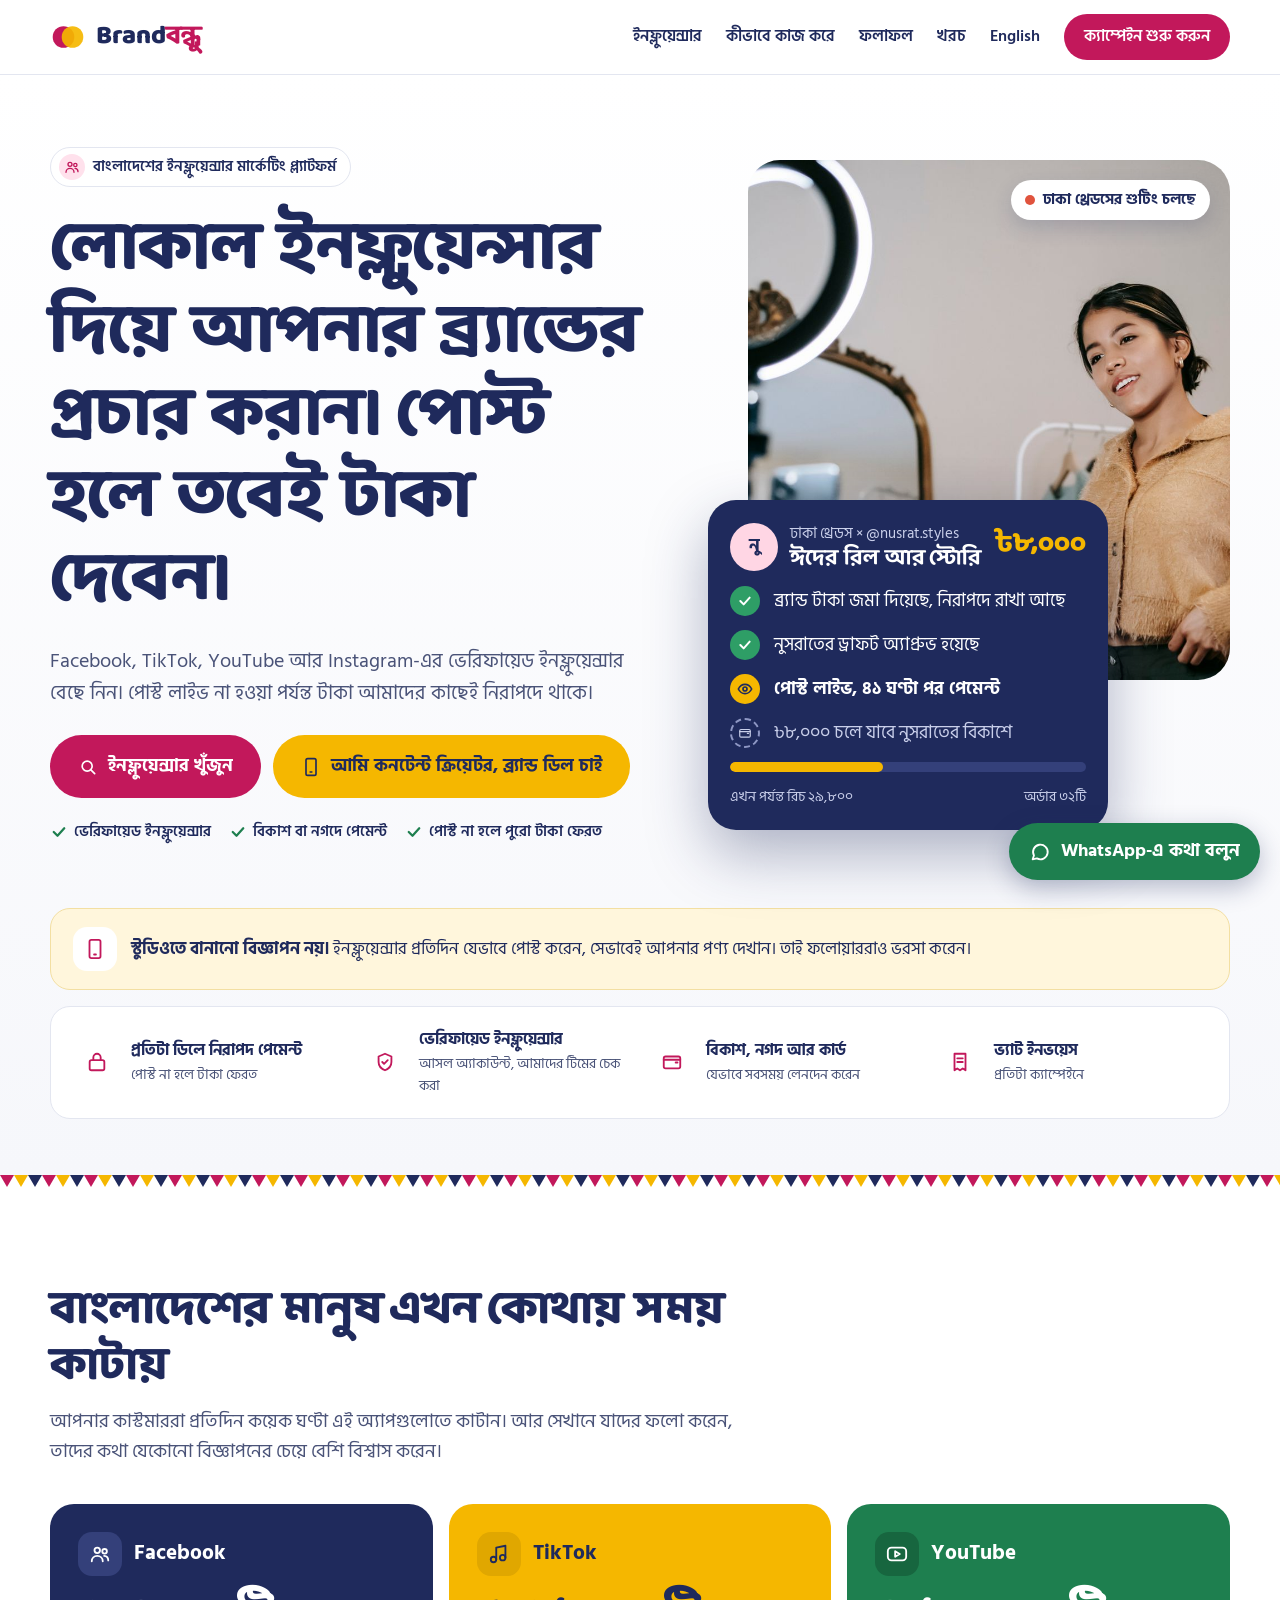
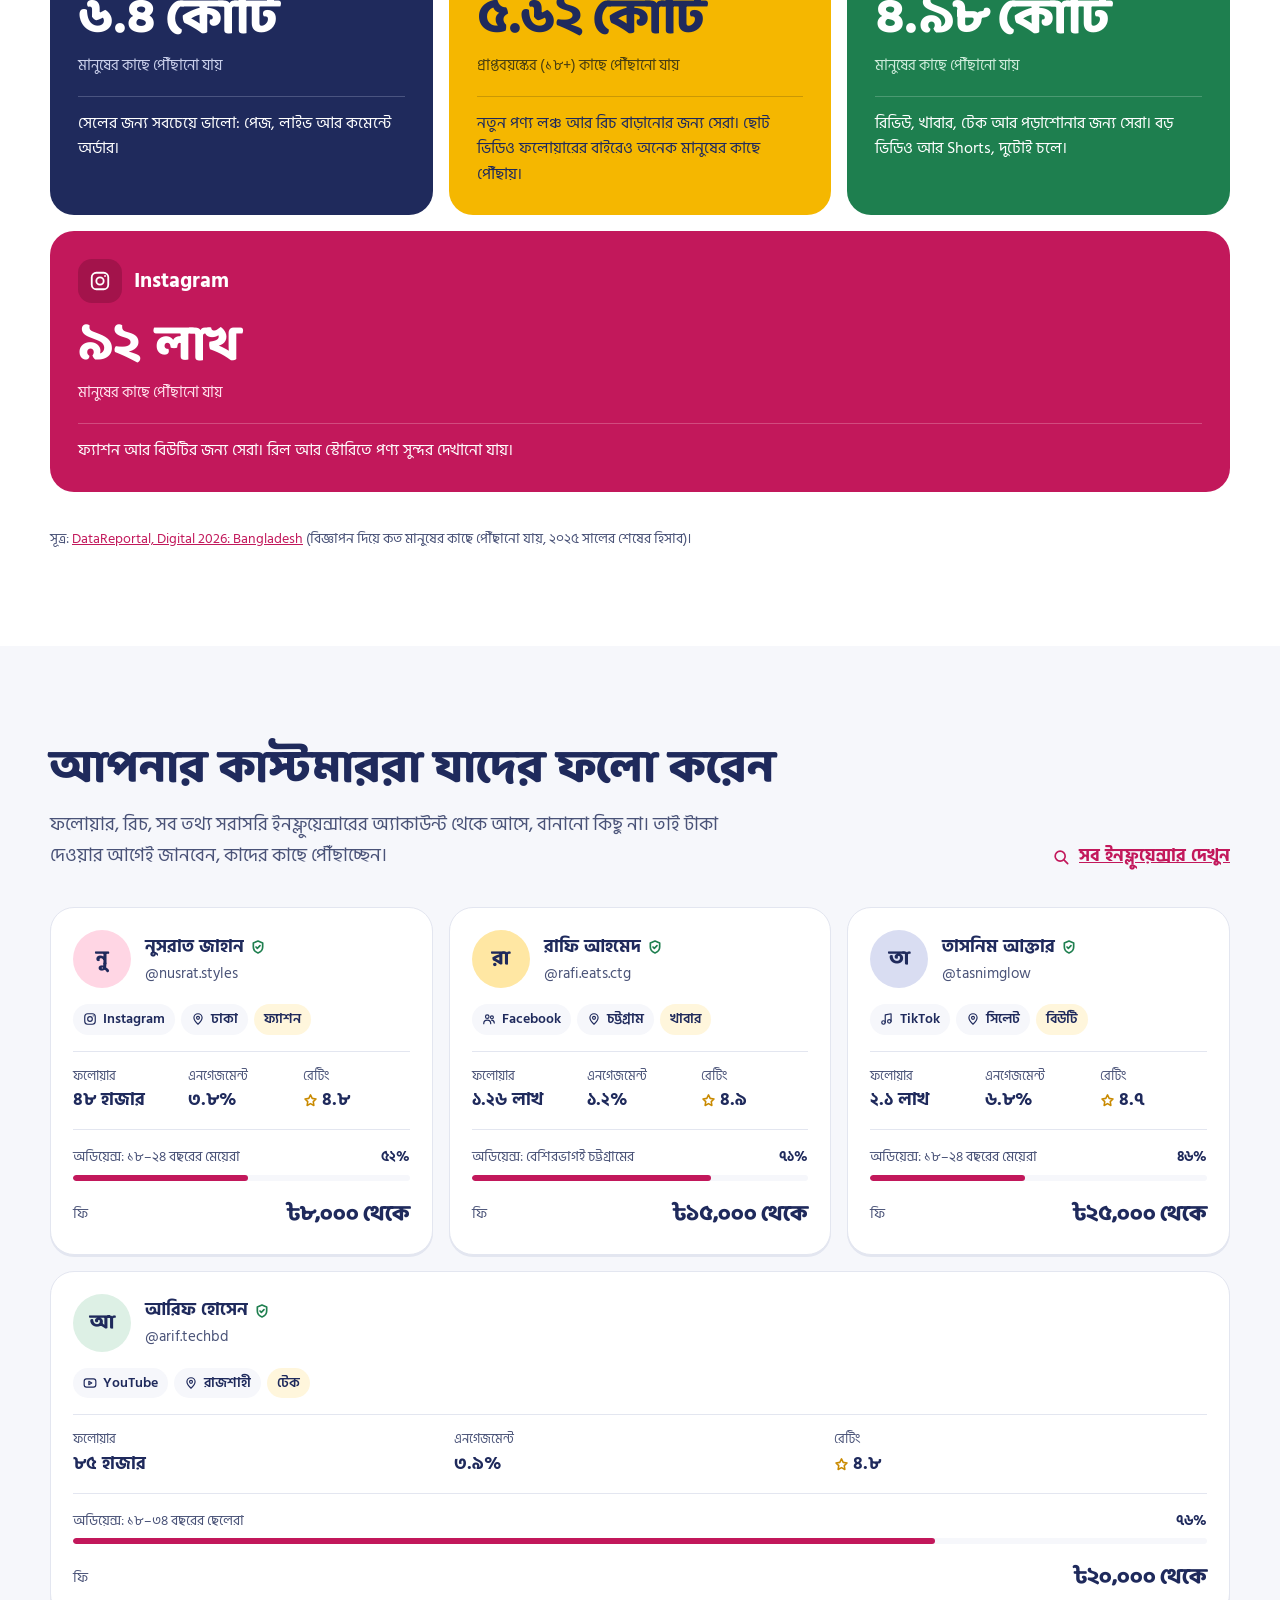
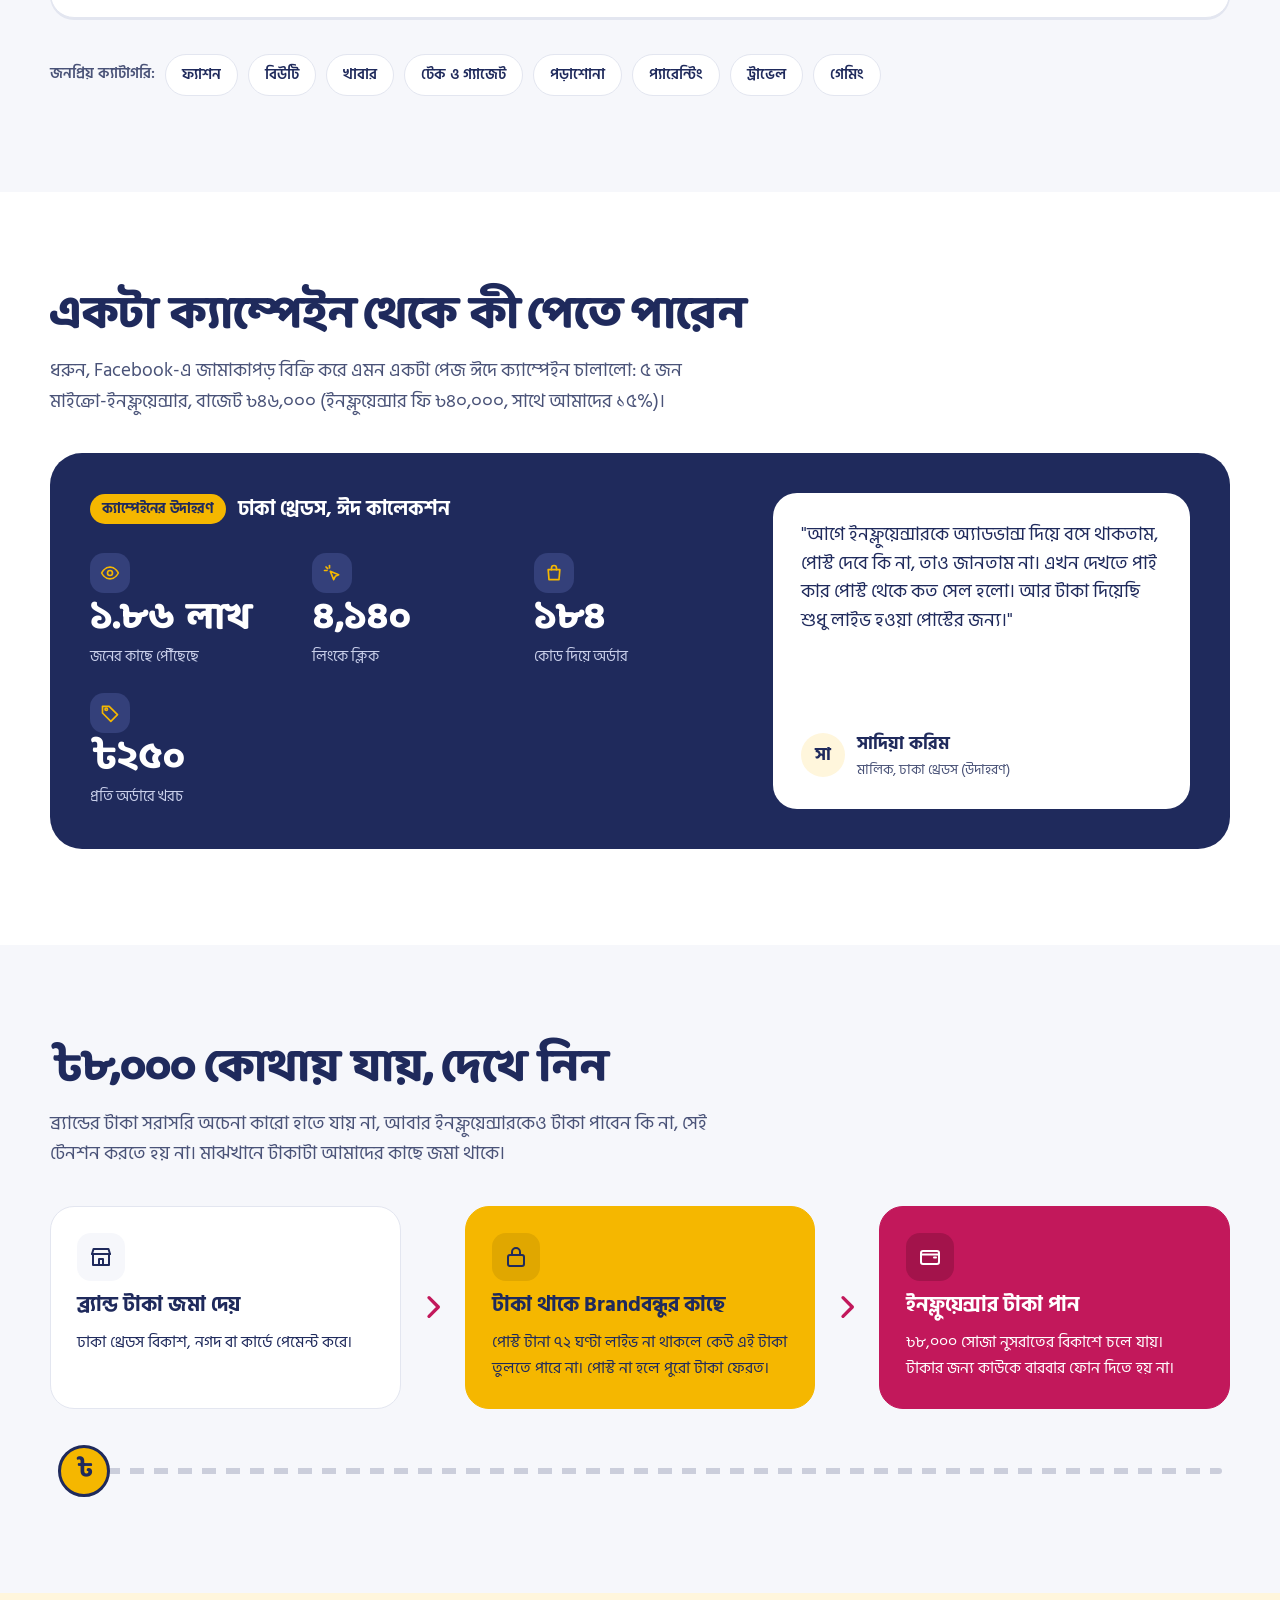
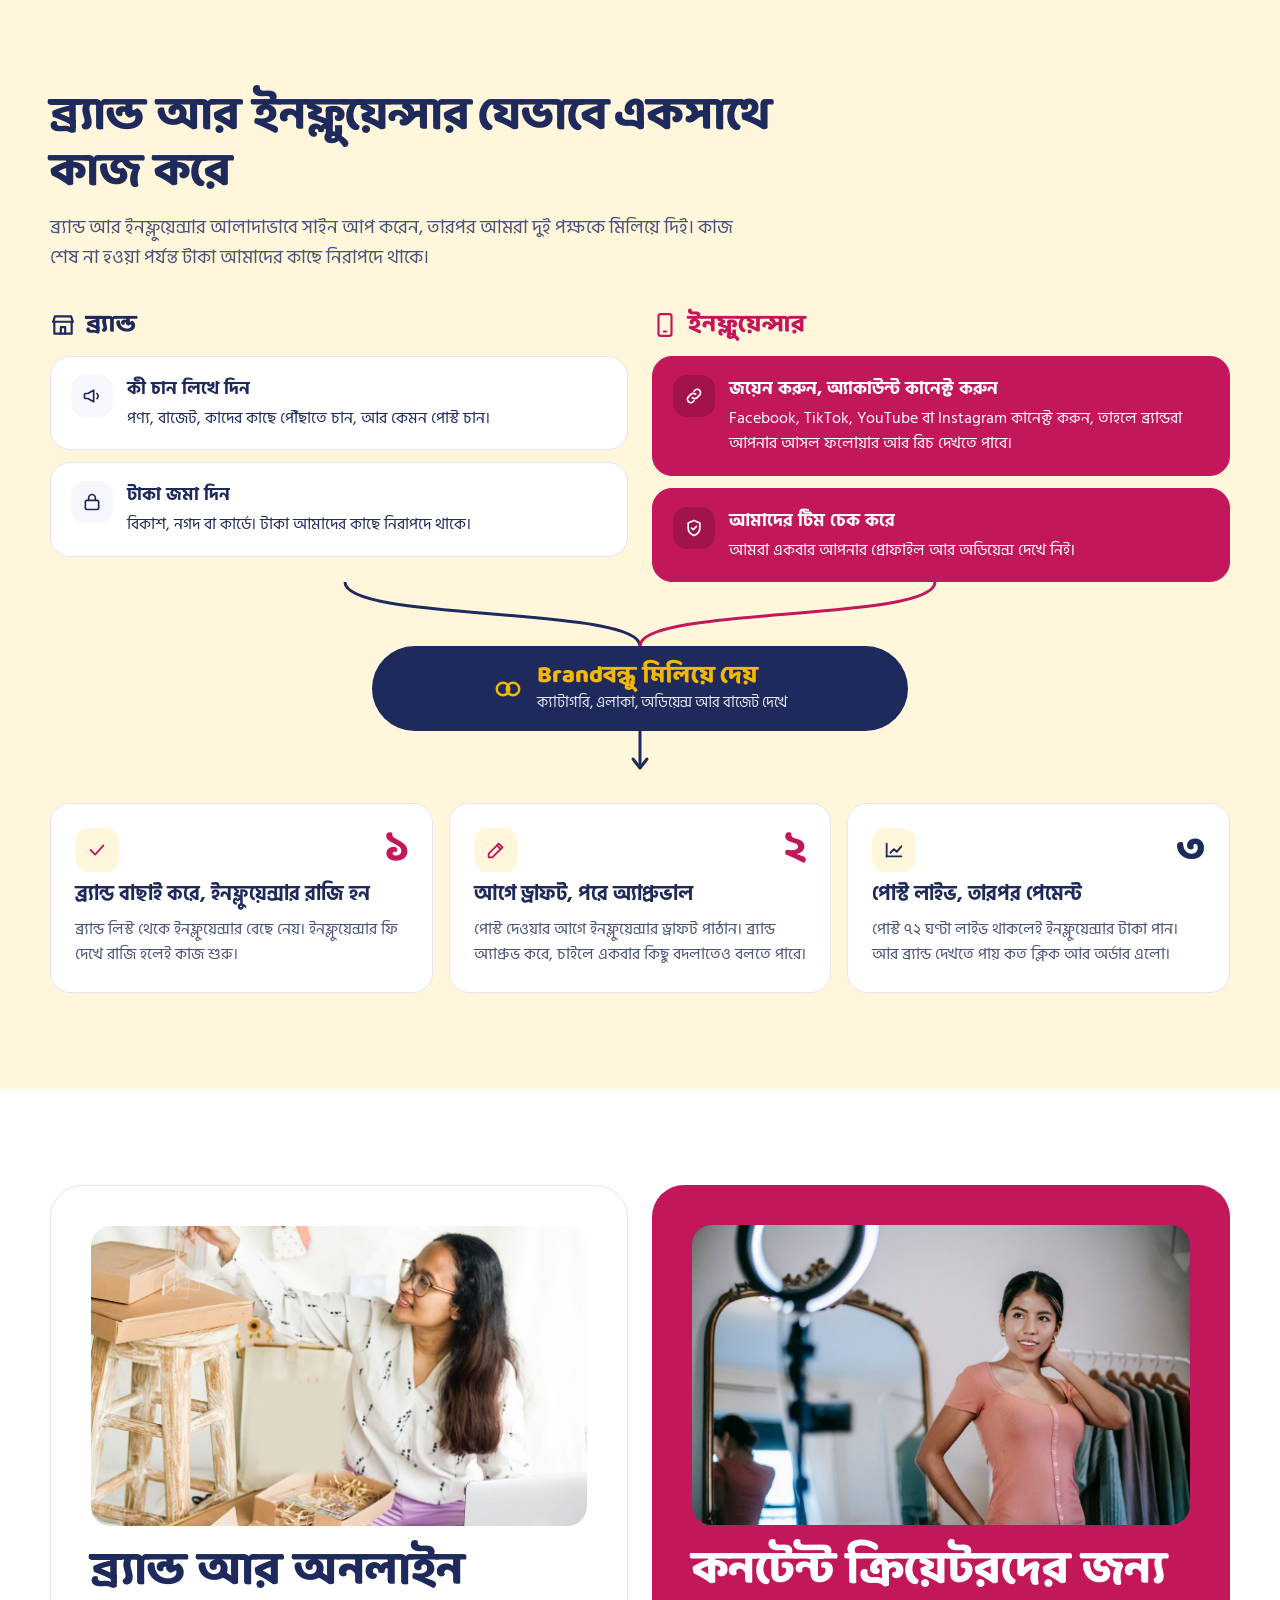
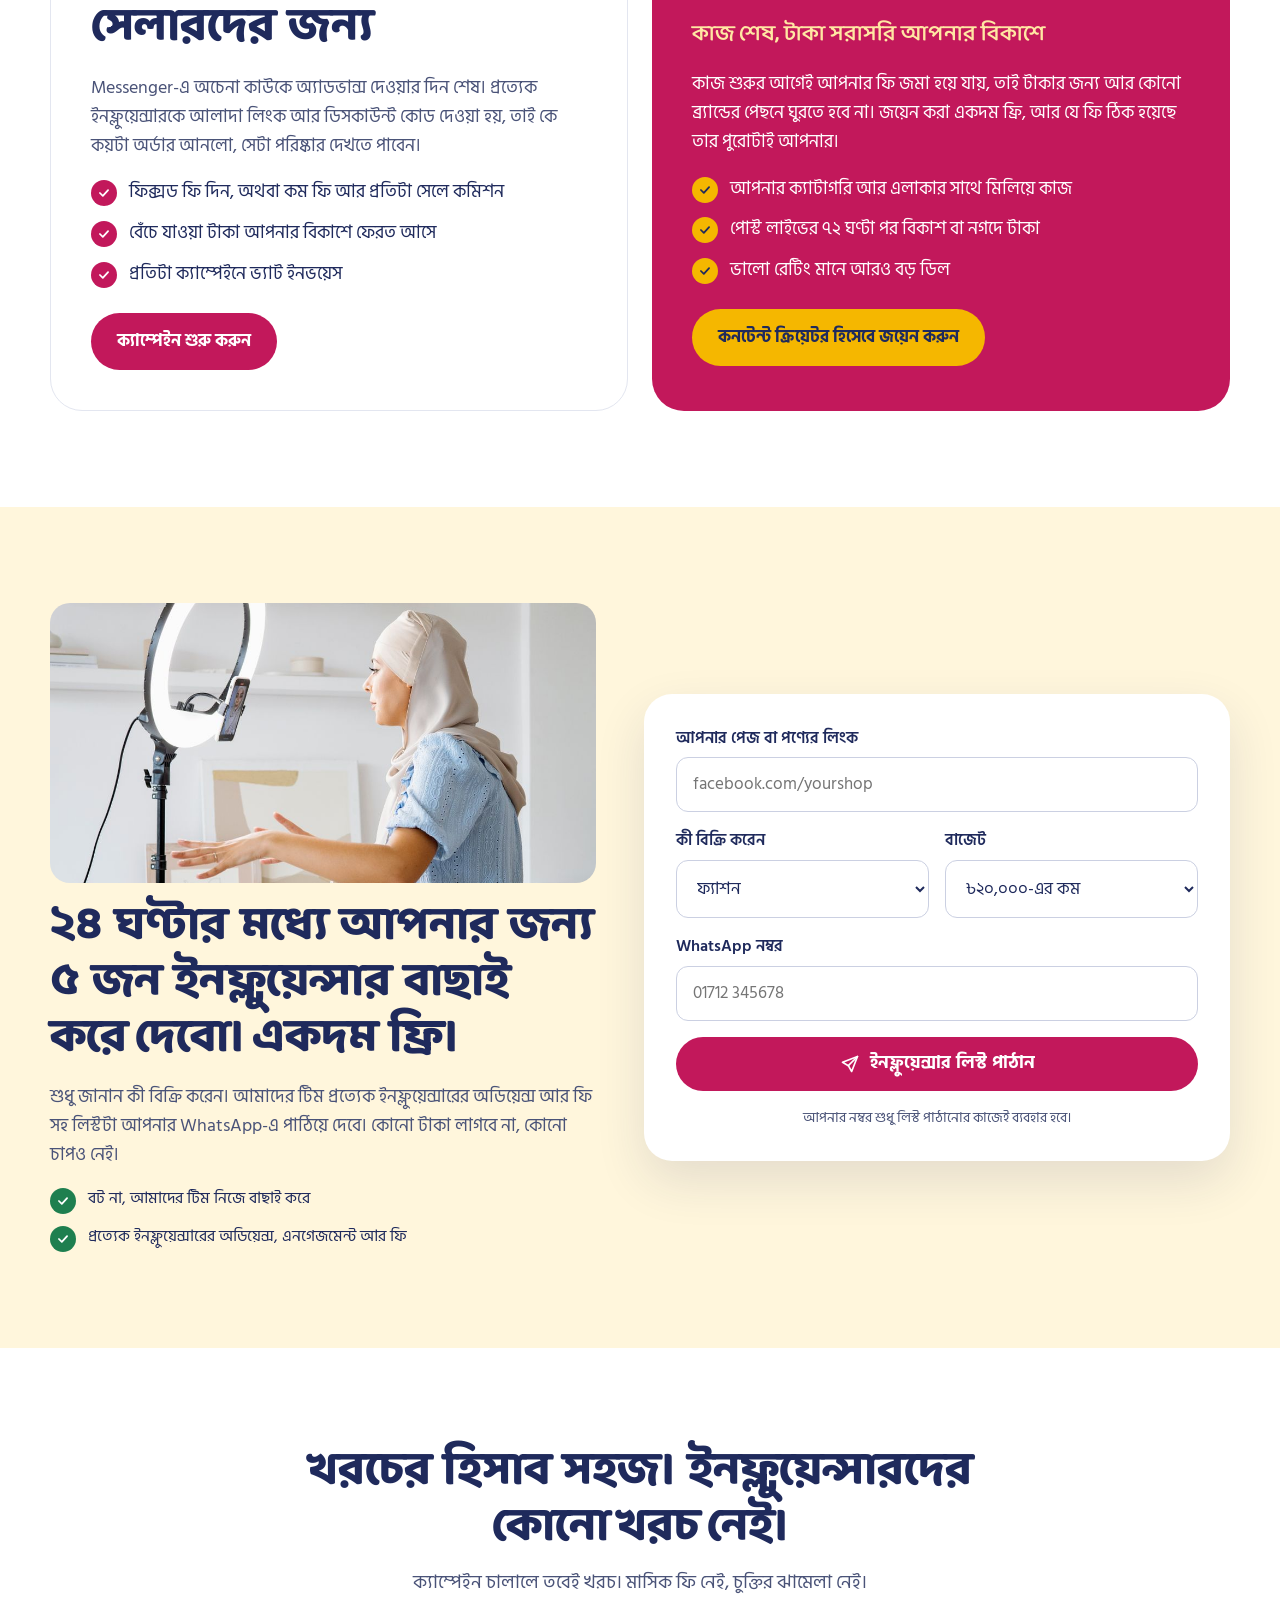
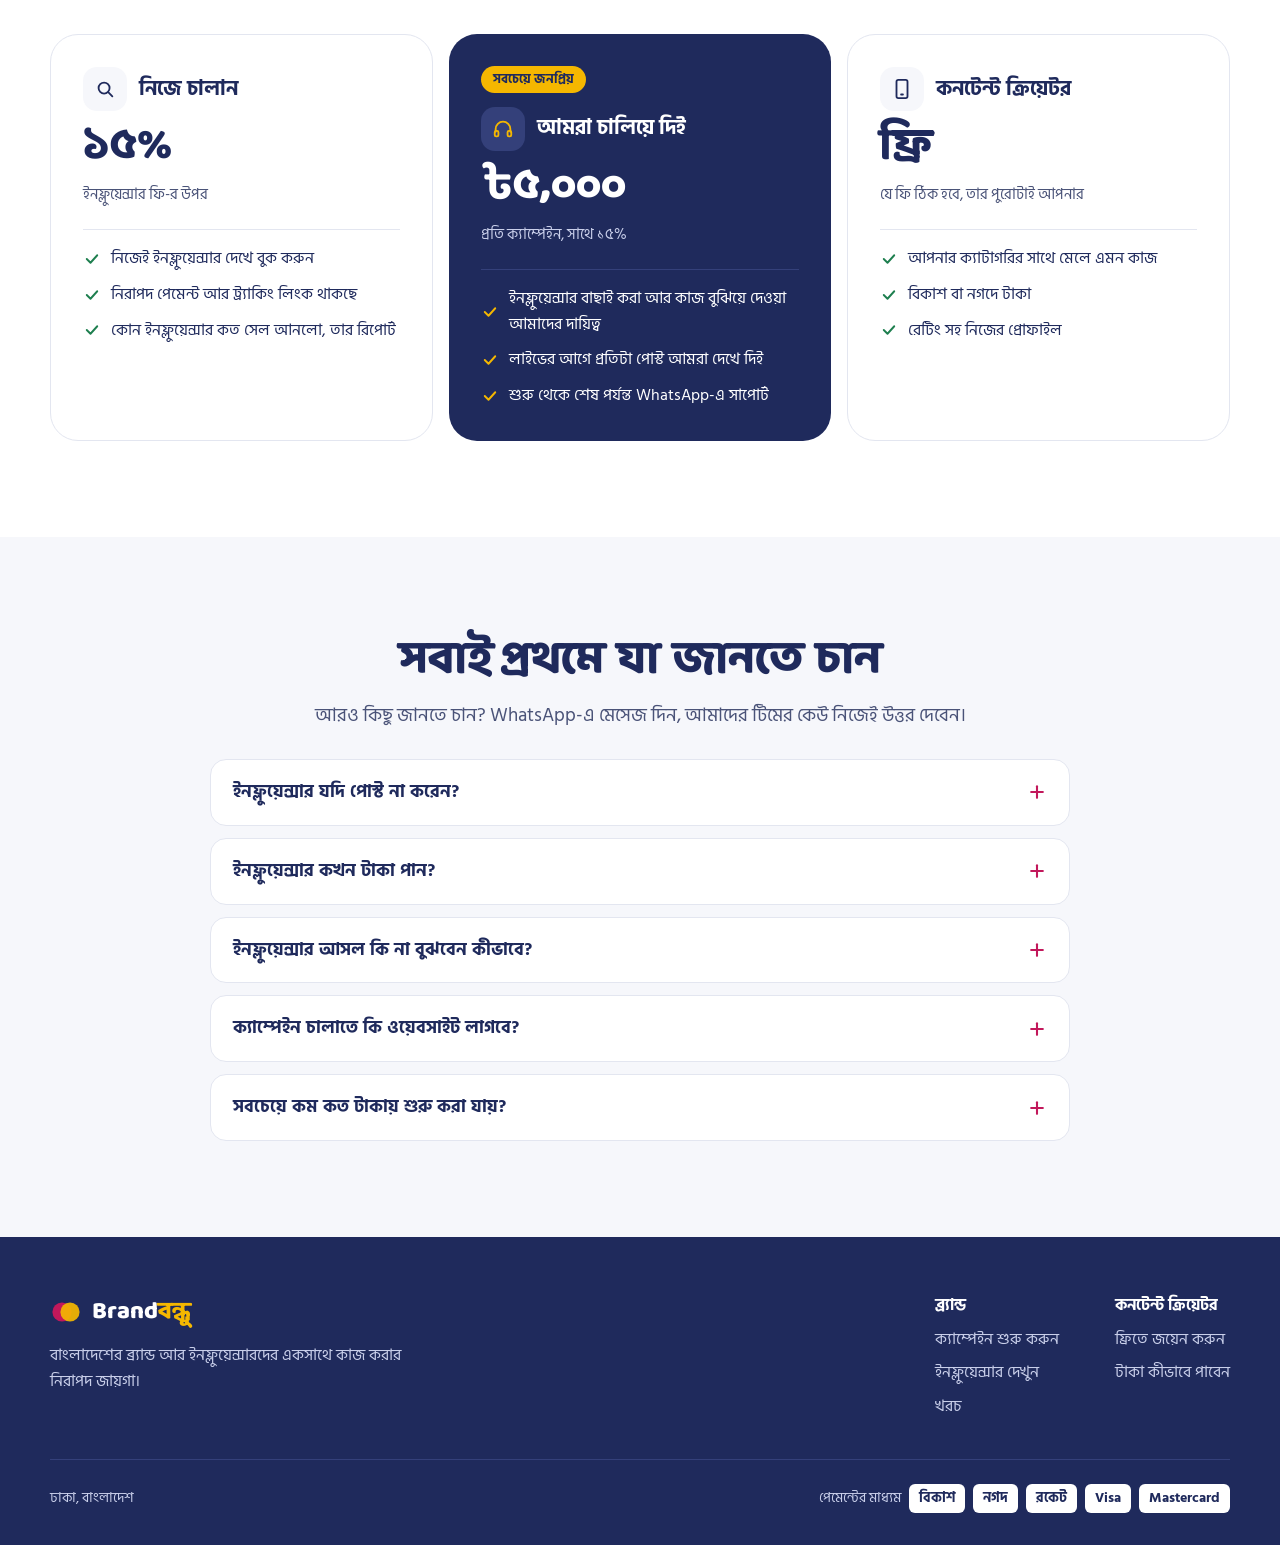
==== commit c5c12ba4: "Make site numbers consistent and realistic for the BD market Example campaign now adds up, with Bran" ====
--- a/bn/index.html
+++ b/bn/index.html
@@ -96,8 +96,8 @@
 <li style="display: flex; align-items: center; gap: 14px; font-weight: 700;"><span style="width: 30px; height: 30px; border-radius: 999px; background: #F5B700; display: flex; align-items: center; justify-content: center; flex: none"><svg width="16" height="16" viewBox="0 0 24 24" fill="none" stroke="#1F2A5C" stroke-width="2.5" stroke-linecap="round" stroke-linejoin="round" aria-hidden="true" style="flex: none"><path d="M2 12s3.5-7 10-7 10 7 10 7-3.5 7-10 7S2 12 2 12z"></path><circle cx="12" cy="12" r="3"></circle></svg></span><span>পোস্ট লাইভ, ৪১ ঘণ্টা পর পেমেন্ট</span></li>
 <li style="display: flex; align-items: center; gap: 14px; color: #C9CFEA;"><span style="width: 30px; height: 30px; border-radius: 999px; border: 2px dashed #8E97C4; box-sizing: border-box; display: flex; align-items: center; justify-content: center; flex: none"><svg width="14" height="14" viewBox="0 0 24 24" fill="none" stroke="#C9CFEA" stroke-width="2" stroke-linecap="round" stroke-linejoin="round" aria-hidden="true" style="flex: none"><rect x="3" y="6" width="18" height="13" rx="2"></rect><path d="M16 12.5h2"></path><path d="M3 9.5h18"></path></svg></span><span>৳৮,০০০ চলে যাবে নুসরাতের বিকাশে</span></li>
 </ol>
-<div style="height: 10px; background: #34407A; border-radius: 999px; overflow: hidden"><div style="width: 72%; height: 100%; background: #F5B700; border-radius: 999px"></div></div>
-<div style="display: flex; justify-content: space-between; font-size: 14px; color: #C9CFEA"><span>এখন পর্যন্ত রিচ ৩৮,৪০০</span><span>অর্ডার ৪৭টি</span></div>
+<div style="height: 10px; background: #34407A; border-radius: 999px; overflow: hidden"><div style="width: 43%; height: 100%; background: #F5B700; border-radius: 999px"></div></div>
+<div style="display: flex; justify-content: space-between; font-size: 14px; color: #C9CFEA"><span>এখন পর্যন্ত রিচ ২৯,৮০০</span><span>অর্ডার ৩২টি</span></div>
 </div>
 </div>
 </div>
@@ -163,12 +163,12 @@
 </div>
 <dl style="margin: 0; display: grid; grid-template-columns: repeat(3, minmax(0, 1fr)); gap: 8px; padding: 14px 0; border-top: 1px solid #E3E6F0; border-bottom: 1px solid #E3E6F0">
 <div><dt style="font-size: 13px; color: #4A5378">ফলোয়ার</dt><dd style="margin: 0; font-weight: 700; font-size: 18px">৪৮ হাজার</dd></div>
-<div><dt style="font-size: 13px; color: #4A5378">এনগেজমেন্ট</dt><dd style="margin: 0; font-weight: 700; font-size: 18px">৫.১%</dd></div>
+<div><dt style="font-size: 13px; color: #4A5378">এনগেজমেন্ট</dt><dd style="margin: 0; font-weight: 700; font-size: 18px">৩.৮%</dd></div>
 <div><dt style="font-size: 13px; color: #4A5378">রেটিং</dt><dd style="margin: 0; font-weight: 700; font-size: 18px; display: flex; align-items: center; gap: 4px"><svg width="15" height="15" viewBox="0 0 24 24" fill="none" stroke="#C98A00" stroke-width="2.5" stroke-linecap="round" stroke-linejoin="round" aria-hidden="true" style="flex: none"><path d="M12 3l2.7 5.6 6.1.9-4.4 4.3 1 6.1L12 17l-5.4 2.9 1-6.1L3.2 9.5l6.1-.9z"></path></svg>৪.৮</dd></div>
 </dl>
 <div style="display: flex; flex-direction: column; gap: 6px">
-<div style="display: flex; justify-content: space-between; font-size: 14px"><span style="color: #4A5378">অডিয়েন্স: ১৮–২৪ বছরের মেয়েরা</span><span style="font-weight: 700">৬৪%</span></div>
-<div style="height: 6px; background: #F6F7FB; border-radius: 999px; overflow: hidden"><div style="width: 64%; height: 100%; background: #C2185B; border-radius: 999px"></div></div>
+<div style="display: flex; justify-content: space-between; font-size: 14px"><span style="color: #4A5378">অডিয়েন্স: ১৮–২৪ বছরের মেয়েরা</span><span style="font-weight: 700">৫২%</span></div>
+<div style="height: 6px; background: #F6F7FB; border-radius: 999px; overflow: hidden"><div style="width: 52%; height: 100%; background: #C2185B; border-radius: 999px"></div></div>
 </div>
 <div style="display: flex; justify-content: space-between; align-items: center"><span style="font-size: 14px; color: #4A5378">ফি</span><span style="font-family: 'Baloo Da 2', 'Hind Siliguri', sans-serif; font-weight: 800; font-size: 22px">৳৮,০০০ থেকে</span></div>
 </article>
@@ -187,7 +187,7 @@
 </div>
 <dl style="margin: 0; display: grid; grid-template-columns: repeat(3, minmax(0, 1fr)); gap: 8px; padding: 14px 0; border-top: 1px solid #E3E6F0; border-bottom: 1px solid #E3E6F0">
 <div><dt style="font-size: 13px; color: #4A5378">ফলোয়ার</dt><dd style="margin: 0; font-weight: 700; font-size: 18px">১.২৬ লাখ</dd></div>
-<div><dt style="font-size: 13px; color: #4A5378">এনগেজমেন্ট</dt><dd style="margin: 0; font-weight: 700; font-size: 18px">৪.৩%</dd></div>
+<div><dt style="font-size: 13px; color: #4A5378">এনগেজমেন্ট</dt><dd style="margin: 0; font-weight: 700; font-size: 18px">১.২%</dd></div>
 <div><dt style="font-size: 13px; color: #4A5378">রেটিং</dt><dd style="margin: 0; font-weight: 700; font-size: 18px; display: flex; align-items: center; gap: 4px"><svg width="15" height="15" viewBox="0 0 24 24" fill="none" stroke="#C98A00" stroke-width="2.5" stroke-linecap="round" stroke-linejoin="round" aria-hidden="true" style="flex: none"><path d="M12 3l2.7 5.6 6.1.9-4.4 4.3 1 6.1L12 17l-5.4 2.9 1-6.1L3.2 9.5l6.1-.9z"></path></svg>৪.৯</dd></div>
 </dl>
 <div style="display: flex; flex-direction: column; gap: 6px">
@@ -215,8 +215,8 @@
 <div><dt style="font-size: 13px; color: #4A5378">রেটিং</dt><dd style="margin: 0; font-weight: 700; font-size: 18px; display: flex; align-items: center; gap: 4px"><svg width="15" height="15" viewBox="0 0 24 24" fill="none" stroke="#C98A00" stroke-width="2.5" stroke-linecap="round" stroke-linejoin="round" aria-hidden="true" style="flex: none"><path d="M12 3l2.7 5.6 6.1.9-4.4 4.3 1 6.1L12 17l-5.4 2.9 1-6.1L3.2 9.5l6.1-.9z"></path></svg>৪.৭</dd></div>
 </dl>
 <div style="display: flex; flex-direction: column; gap: 6px">
-<div style="display: flex; justify-content: space-between; font-size: 14px"><span style="color: #4A5378">অডিয়েন্স: ১৮–২৪ বছরের মেয়েরা</span><span style="font-weight: 700">৫৮%</span></div>
-<div style="height: 6px; background: #F6F7FB; border-radius: 999px; overflow: hidden"><div style="width: 58%; height: 100%; background: #C2185B; border-radius: 999px"></div></div>
+<div style="display: flex; justify-content: space-between; font-size: 14px"><span style="color: #4A5378">অডিয়েন্স: ১৮–২৪ বছরের মেয়েরা</span><span style="font-weight: 700">৪৬%</span></div>
+<div style="height: 6px; background: #F6F7FB; border-radius: 999px; overflow: hidden"><div style="width: 46%; height: 100%; background: #C2185B; border-radius: 999px"></div></div>
 </div>
 <div style="display: flex; justify-content: space-between; align-items: center"><span style="font-size: 14px; color: #4A5378">ফি</span><span style="font-family: 'Baloo Da 2', 'Hind Siliguri', sans-serif; font-weight: 800; font-size: 22px">৳২৫,০০০ থেকে</span></div>
 </article>
@@ -250,15 +250,15 @@
 <a href="#shortlist" style="background: #FFFFFF; border: 1px solid #E3E6F0; color: #1F2A5C; text-decoration: none; padding: 8px 16px; border-radius: 999px">ফ্যাশন</a><a href="#shortlist" style="background: #FFFFFF; border: 1px solid #E3E6F0; color: #1F2A5C; text-decoration: none; padding: 8px 16px; border-radius: 999px">বিউটি</a><a href="#shortlist" style="background: #FFFFFF; border: 1px solid #E3E6F0; color: #1F2A5C; text-decoration: none; padding: 8px 16px; border-radius: 999px">খাবার</a><a href="#shortlist" style="background: #FFFFFF; border: 1px solid #E3E6F0; color: #1F2A5C; text-decoration: none; padding: 8px 16px; border-radius: 999px">টেক ও গ্যাজেট</a><a href="#shortlist" style="background: #FFFFFF; border: 1px solid #E3E6F0; color: #1F2A5C; text-decoration: none; padding: 8px 16px; border-radius: 999px">পড়াশোনা</a><a href="#shortlist" style="background: #FFFFFF; border: 1px solid #E3E6F0; color: #1F2A5C; text-decoration: none; padding: 8px 16px; border-radius: 999px">প্যারেন্টিং</a><a href="#shortlist" style="background: #FFFFFF; border: 1px solid #E3E6F0; color: #1F2A5C; text-decoration: none; padding: 8px 16px; border-radius: 999px">ট্রাভেল</a><a href="#shortlist" style="background: #FFFFFF; border: 1px solid #E3E6F0; color: #1F2A5C; text-decoration: none; padding: 8px 16px; border-radius: 999px">গেমিং</a></div>
 </div></section>
 <section id="results" aria-labelledby="res-title"><div class="bb-sec" style="max-width: 1180px; margin: 0 auto; padding: 96px 24px; display: flex; flex-direction: column; gap: 36px">
-<div style="display: flex; flex-direction: column; gap: 12px; max-width: 760px; "><h2 id="res-title" style="margin: 0; font-family: 'Baloo Da 2', 'Hind Siliguri', sans-serif; font-weight: 800; font-size: clamp(32px, 3.8vw, 46px); line-height: 1.06; letter-spacing: -0.02em">একটা ক্যাম্পেইন থেকে কী পেতে পারেন</h2><p style="margin: 0; color: #4A5378; font-size: 19px; max-width: 36em">ধরুন, Facebook-এ জামাকাপড় বিক্রি করে এমন একটা পেজ ঈদে ক্যাম্পেইন চালালো: ৫ জন মাইক্রো-ইনফ্লুয়েন্সার, বাজেট ৳৪০,০০০।</p></div>
+<div style="display: flex; flex-direction: column; gap: 12px; max-width: 760px; "><h2 id="res-title" style="margin: 0; font-family: 'Baloo Da 2', 'Hind Siliguri', sans-serif; font-weight: 800; font-size: clamp(32px, 3.8vw, 46px); line-height: 1.06; letter-spacing: -0.02em">একটা ক্যাম্পেইন থেকে কী পেতে পারেন</h2><p style="margin: 0; color: #4A5378; font-size: 19px; max-width: 36em">ধরুন, Facebook-এ জামাকাপড় বিক্রি করে এমন একটা পেজ ঈদে ক্যাম্পেইন চালালো: ৫ জন মাইক্রো-ইনফ্লুয়েন্সার, বাজেট ৳৪৬,০০০ (ইনফ্লুয়েন্সার ফি ৳৪০,০০০, সাথে আমাদের ১৫%)।</p></div>
 <div class="bb-pad" style="background: #1F2A5C; border-radius: 32px; padding: 40px; display: flex; flex-wrap: wrap; gap: 40px; align-items: stretch">
 <div style="flex: 2 1 520px; min-width: 0; display: flex; flex-direction: column; gap: 28px">
 <div style="display: flex; align-items: center; gap: 12px; flex-wrap: wrap"><span style="background: #F5B700; color: #1F2A5C; font-weight: 700; font-size: 14px; padding: 4px 12px; border-radius: 999px">ক্যাম্পেইনের উদাহরণ</span><span style="color: #FFFFFF; font-weight: 700; font-size: 20px">ঢাকা থ্রেডস, ঈদ কালেকশন</span></div>
 <div style="display: flex; flex-wrap: wrap; gap: 24px">
 <div style="flex: 1 1 150px; display: flex; flex-direction: column; gap: 6px"><span style="width: 40px; height: 40px; border-radius: 14px; background: #34407A; display: flex; align-items: center; justify-content: center; flex: none"><svg width="20" height="20" viewBox="0 0 24 24" fill="none" stroke="#F5B700" stroke-width="2" stroke-linecap="round" stroke-linejoin="round" aria-hidden="true" style="flex: none"><path d="M2 12s3.5-7 10-7 10 7 10 7-3.5 7-10 7S2 12 2 12z"></path><circle cx="12" cy="12" r="3"></circle></svg></span><div style="font-family: 'Baloo Da 2', 'Hind Siliguri', sans-serif; font-weight: 800; font-size: 38px; line-height: 1.05; color: #FFFFFF">১.৮৬ লাখ</div><div style="font-size: 15px; color: #C9CFEA">জনের কাছে পৌঁছেছে</div></div>
-<div style="flex: 1 1 150px; display: flex; flex-direction: column; gap: 6px"><span style="width: 40px; height: 40px; border-radius: 14px; background: #34407A; display: flex; align-items: center; justify-content: center; flex: none"><svg width="20" height="20" viewBox="0 0 24 24" fill="none" stroke="#F5B700" stroke-width="2" stroke-linecap="round" stroke-linejoin="round" aria-hidden="true" style="flex: none"><path d="M9 3v3"></path><path d="M3 9h3"></path><path d="M4.8 4.8l2 2"></path><path d="M10 10l10 4-4 2-2 4z"></path></svg></span><div style="font-family: 'Baloo Da 2', 'Hind Siliguri', sans-serif; font-weight: 800; font-size: 38px; line-height: 1.05; color: #FFFFFF">৪,৯২০</div><div style="font-size: 15px; color: #C9CFEA">লিংকে ক্লিক</div></div>
-<div style="flex: 1 1 150px; display: flex; flex-direction: column; gap: 6px"><span style="width: 40px; height: 40px; border-radius: 14px; background: #34407A; display: flex; align-items: center; justify-content: center; flex: none"><svg width="20" height="20" viewBox="0 0 24 24" fill="none" stroke="#F5B700" stroke-width="2" stroke-linecap="round" stroke-linejoin="round" aria-hidden="true" style="flex: none"><path d="M5 8h14l-1 12H6z"></path><path d="M9 8V6a3 3 0 0 1 6 0v2"></path></svg></span><div style="font-family: 'Baloo Da 2', 'Hind Siliguri', sans-serif; font-weight: 800; font-size: 38px; line-height: 1.05; color: #FFFFFF">২১২</div><div style="font-size: 15px; color: #C9CFEA">কোড দিয়ে অর্ডার</div></div>
-<div style="flex: 1 1 150px; display: flex; flex-direction: column; gap: 6px"><span style="width: 40px; height: 40px; border-radius: 14px; background: #34407A; display: flex; align-items: center; justify-content: center; flex: none"><svg width="20" height="20" viewBox="0 0 24 24" fill="none" stroke="#F5B700" stroke-width="2" stroke-linecap="round" stroke-linejoin="round" aria-hidden="true" style="flex: none"><path d="M3 12V4h8l10 10-8 8z"></path><circle cx="7.5" cy="7.5" r="1.5"></circle></svg></span><div style="font-family: 'Baloo Da 2', 'Hind Siliguri', sans-serif; font-weight: 800; font-size: 38px; line-height: 1.05; color: #FFFFFF">৳১৮৯</div><div style="font-size: 15px; color: #C9CFEA">প্রতি অর্ডারে খরচ</div></div>
+<div style="flex: 1 1 150px; display: flex; flex-direction: column; gap: 6px"><span style="width: 40px; height: 40px; border-radius: 14px; background: #34407A; display: flex; align-items: center; justify-content: center; flex: none"><svg width="20" height="20" viewBox="0 0 24 24" fill="none" stroke="#F5B700" stroke-width="2" stroke-linecap="round" stroke-linejoin="round" aria-hidden="true" style="flex: none"><path d="M9 3v3"></path><path d="M3 9h3"></path><path d="M4.8 4.8l2 2"></path><path d="M10 10l10 4-4 2-2 4z"></path></svg></span><div style="font-family: 'Baloo Da 2', 'Hind Siliguri', sans-serif; font-weight: 800; font-size: 38px; line-height: 1.05; color: #FFFFFF">৪,১৪০</div><div style="font-size: 15px; color: #C9CFEA">লিংকে ক্লিক</div></div>
+<div style="flex: 1 1 150px; display: flex; flex-direction: column; gap: 6px"><span style="width: 40px; height: 40px; border-radius: 14px; background: #34407A; display: flex; align-items: center; justify-content: center; flex: none"><svg width="20" height="20" viewBox="0 0 24 24" fill="none" stroke="#F5B700" stroke-width="2" stroke-linecap="round" stroke-linejoin="round" aria-hidden="true" style="flex: none"><path d="M5 8h14l-1 12H6z"></path><path d="M9 8V6a3 3 0 0 1 6 0v2"></path></svg></span><div style="font-family: 'Baloo Da 2', 'Hind Siliguri', sans-serif; font-weight: 800; font-size: 38px; line-height: 1.05; color: #FFFFFF">১৮৪</div><div style="font-size: 15px; color: #C9CFEA">কোড দিয়ে অর্ডার</div></div>
+<div style="flex: 1 1 150px; display: flex; flex-direction: column; gap: 6px"><span style="width: 40px; height: 40px; border-radius: 14px; background: #34407A; display: flex; align-items: center; justify-content: center; flex: none"><svg width="20" height="20" viewBox="0 0 24 24" fill="none" stroke="#F5B700" stroke-width="2" stroke-linecap="round" stroke-linejoin="round" aria-hidden="true" style="flex: none"><path d="M3 12V4h8l10 10-8 8z"></path><circle cx="7.5" cy="7.5" r="1.5"></circle></svg></span><div style="font-family: 'Baloo Da 2', 'Hind Siliguri', sans-serif; font-weight: 800; font-size: 38px; line-height: 1.05; color: #FFFFFF">৳২৫০</div><div style="font-size: 15px; color: #C9CFEA">প্রতি অর্ডারে খরচ</div></div>
 </div>
 </div>
 <figure style="flex: 1 1 300px; min-width: 0; margin: 0; background: #FFFFFF; border-radius: 24px; padding: 28px; display: flex; flex-direction: column; gap: 16px; justify-content: space-between">
@@ -328,7 +328,7 @@
 <p style="margin: 0">কাজ শুরুর আগেই আপনার ফি জমা হয়ে যায়, তাই টাকার জন্য আর কোনো ব্র্যান্ডের পেছনে ঘুরতে হবে না। জয়েন করা একদম ফ্রি, আর যে ফি ঠিক হয়েছে তার পুরোটাই আপনার।</p>
 <ul style="margin: 0; padding: 0; list-style: none; display: flex; flex-direction: column; gap: 12px">
 <li style="display: flex; gap: 12px; align-items: flex-start"><span style="width: 26px; height: 26px; border-radius: 999px; background: #F5B700; display: flex; align-items: center; justify-content: center; flex: none; margin-top: 2px"><svg width="14" height="14" viewBox="0 0 24 24" fill="none" stroke="#1F2A5C" stroke-width="3" stroke-linecap="round" stroke-linejoin="round" aria-hidden="true" style="flex: none"><path d="M5 12l5 5 9-10"></path></svg></span><span>আপনার ক্যাটাগরি আর এলাকার সাথে মিলিয়ে কাজ</span></li>
-<li style="display: flex; gap: 12px; align-items: flex-start"><span style="width: 26px; height: 26px; border-radius: 999px; background: #F5B700; display: flex; align-items: center; justify-content: center; flex: none; margin-top: 2px"><svg width="14" height="14" viewBox="0 0 24 24" fill="none" stroke="#1F2A5C" stroke-width="3" stroke-linecap="round" stroke-linejoin="round" aria-hidden="true" style="flex: none"><path d="M5 12l5 5 9-10"></path></svg></span><span>পোস্ট লাইভের ৭২ ঘণ্টার মধ্যে বিকাশ বা নগদে টাকা</span></li>
+<li style="display: flex; gap: 12px; align-items: flex-start"><span style="width: 26px; height: 26px; border-radius: 999px; background: #F5B700; display: flex; align-items: center; justify-content: center; flex: none; margin-top: 2px"><svg width="14" height="14" viewBox="0 0 24 24" fill="none" stroke="#1F2A5C" stroke-width="3" stroke-linecap="round" stroke-linejoin="round" aria-hidden="true" style="flex: none"><path d="M5 12l5 5 9-10"></path></svg></span><span>পোস্ট লাইভের ৭২ ঘণ্টা পর বিকাশ বা নগদে টাকা</span></li>
 <li style="display: flex; gap: 12px; align-items: flex-start"><span style="width: 26px; height: 26px; border-radius: 999px; background: #F5B700; display: flex; align-items: center; justify-content: center; flex: none; margin-top: 2px"><svg width="14" height="14" viewBox="0 0 24 24" fill="none" stroke="#1F2A5C" stroke-width="3" stroke-linecap="round" stroke-linejoin="round" aria-hidden="true" style="flex: none"><path d="M5 12l5 5 9-10"></path></svg></span><span>ভালো রেটিং মানে আরও বড় ডিল</span></li>
 </ul>
 <div><a href="https://wa.me/8801712345678?text=%E0%A6%86%E0%A6%B8%E0%A6%B8%E0%A6%BE%E0%A6%B2%E0%A6%BE%E0%A6%AE%E0%A7%81%20%E0%A6%86%E0%A6%B2%E0%A6%BE%E0%A6%87%E0%A6%95%E0%A7%81%E0%A6%AE%2C%20%E0%A6%86%E0%A6%AE%E0%A6%BF%20%E0%A6%8F%E0%A6%95%E0%A6%9C%E0%A6%A8%20%E0%A6%95%E0%A6%A8%E0%A6%9F%E0%A7%87%E0%A6%A8%E0%A7%8D%E0%A6%9F%20%E0%A6%95%E0%A7%8D%E0%A6%B0%E0%A6%BF%E0%A6%AF%E0%A6%BC%E0%A7%87%E0%A6%9F%E0%A6%B0%2C%20Brand%E0%A6%AC%E0%A6%A8%E0%A7%8D%E0%A6%A7%E0%A7%81%E0%A6%A4%E0%A7%87%20%E0%A6%9C%E0%A6%AF%E0%A6%BC%E0%A7%87%E0%A6%A8%20%E0%A6%95%E0%A6%B0%E0%A6%A4%E0%A7%87%20%E0%A6%9A%E0%A6%BE%E0%A6%87%E0%A5%A4" target="_blank" rel="noopener" style="background: #F5B700; color: #1F2A5C; text-decoration: none; padding: 15px 26px; border-radius: 999px; font-weight: 700; font-size: 17px; display: inline-flex; align-items: center; gap: 10px; margin-top: 6px">কনটেন্ট ক্রিয়েটর হিসেবে জয়েন করুন</a></div>
@@ -359,7 +359,7 @@
 <div style="display: flex; flex-direction: column; gap: 12px; max-width: 760px; align-items: center; text-align: center; margin: 0 auto;"><h2 id="pr-title" style="margin: 0; font-family: 'Baloo Da 2', 'Hind Siliguri', sans-serif; font-weight: 800; font-size: clamp(32px, 3.8vw, 46px); line-height: 1.06; letter-spacing: -0.02em">খরচের হিসাব সহজ। ইনফ্লুয়েন্সারদের কোনো খরচ নেই।</h2><p style="margin: 0; color: #4A5378; font-size: 19px; max-width: 36em">ক্যাম্পেইন চালালে তবেই খরচ। মাসিক ফি নেই, চুক্তির ঝামেলা নেই।</p></div>
 <div style="display: flex; flex-wrap: wrap; gap: 16px; align-items: stretch">
 <div style="flex: 1 1 300px; min-width: 0; background: #FFFFFF; color: #1F2A5C; border: 1px solid #E3E6F0; border-radius: 28px; padding: 32px; display: flex; flex-direction: column; gap: 14px"><div style="display: flex; align-items: center; gap: 12px"><span style="width: 44px; height: 44px; border-radius: 14px; background: #F6F7FB; display: flex; align-items: center; justify-content: center; flex: none"><svg width="22" height="22" viewBox="0 0 24 24" fill="none" stroke="#1F2A5C" stroke-width="2" stroke-linecap="round" stroke-linejoin="round" aria-hidden="true" style="flex: none"><circle cx="11" cy="11" r="6"></circle><path d="M20 20l-4.5-4.5"></path></svg></span><h3 style="margin: 0; font-size: 21px; font-weight: 700">নিজে চালান</h3></div><div style="font-family: 'Baloo Da 2', 'Hind Siliguri', sans-serif; font-weight: 800; font-size: 44px; line-height: 1">১৫%</div><div style="font-size: 15px; color: #4A5378">ইনফ্লুয়েন্সার ফি-র উপর</div><ul style="margin: 8px 0 0; padding: 16px 0 0; border-top: 1px solid #E3E6F0; list-style: none; display: flex; flex-direction: column; gap: 10px; font-size: 16px"><li style="display: flex; gap: 10px; align-items: center"><svg width="18" height="18" viewBox="0 0 24 24" fill="none" stroke="#1E7F4F" stroke-width="2.5" stroke-linecap="round" stroke-linejoin="round" aria-hidden="true" style="flex: none"><path d="M5 12l5 5 9-10"></path></svg><span>নিজেই ইনফ্লুয়েন্সার দেখে বুক করুন</span></li><li style="display: flex; gap: 10px; align-items: center"><svg width="18" height="18" viewBox="0 0 24 24" fill="none" stroke="#1E7F4F" stroke-width="2.5" stroke-linecap="round" stroke-linejoin="round" aria-hidden="true" style="flex: none"><path d="M5 12l5 5 9-10"></path></svg><span>নিরাপদ পেমেন্ট আর ট্র্যাকিং লিংক থাকছে</span></li><li style="display: flex; gap: 10px; align-items: center"><svg width="18" height="18" viewBox="0 0 24 24" fill="none" stroke="#1E7F4F" stroke-width="2.5" stroke-linecap="round" stroke-linejoin="round" aria-hidden="true" style="flex: none"><path d="M5 12l5 5 9-10"></path></svg><span>কোন ইনফ্লুয়েন্সার কত সেল আনলো, তার রিপোর্ট</span></li></ul></div>
-<div style="flex: 1 1 300px; min-width: 0; background: #1F2A5C; color: #FFFFFF; border: none; border-radius: 28px; padding: 32px; display: flex; flex-direction: column; gap: 14px"><span style="align-self: flex-start; background: #F5B700; color: #1F2A5C; font-weight: 700; font-size: 13px; padding: 3px 12px; border-radius: 999px">সবচেয়ে জনপ্রিয়</span><div style="display: flex; align-items: center; gap: 12px"><span style="width: 44px; height: 44px; border-radius: 14px; background: #34407A; display: flex; align-items: center; justify-content: center; flex: none"><svg width="22" height="22" viewBox="0 0 24 24" fill="none" stroke="#F5B700" stroke-width="2" stroke-linecap="round" stroke-linejoin="round" aria-hidden="true" style="flex: none"><path d="M4 15v-3a8 8 0 0 1 16 0v3"></path><rect x="3" y="14" width="4" height="6" rx="1.5"></rect><rect x="17" y="14" width="4" height="6" rx="1.5"></rect></svg></span><h3 style="margin: 0; font-size: 21px; font-weight: 700">আমরা চালিয়ে দিই</h3></div><div style="font-family: 'Baloo Da 2', 'Hind Siliguri', sans-serif; font-weight: 800; font-size: 44px; line-height: 1">৳১৫,০০০</div><div style="font-size: 15px; color: #C9CFEA">প্রতি ক্যাম্পেইন, সাথে ১৫%</div><ul style="margin: 8px 0 0; padding: 16px 0 0; border-top: 1px solid #34407A; list-style: none; display: flex; flex-direction: column; gap: 10px; font-size: 16px"><li style="display: flex; gap: 10px; align-items: center"><svg width="18" height="18" viewBox="0 0 24 24" fill="none" stroke="#F5B700" stroke-width="2.5" stroke-linecap="round" stroke-linejoin="round" aria-hidden="true" style="flex: none"><path d="M5 12l5 5 9-10"></path></svg><span>ইনফ্লুয়েন্সার বাছাই করা আর কাজ বুঝিয়ে দেওয়া আমাদের দায়িত্ব</span></li><li style="display: flex; gap: 10px; align-items: center"><svg width="18" height="18" viewBox="0 0 24 24" fill="none" stroke="#F5B700" stroke-width="2.5" stroke-linecap="round" stroke-linejoin="round" aria-hidden="true" style="flex: none"><path d="M5 12l5 5 9-10"></path></svg><span>লাইভের আগে প্রতিটা পোস্ট আমরা দেখে দিই</span></li><li style="display: flex; gap: 10px; align-items: center"><svg width="18" height="18" viewBox="0 0 24 24" fill="none" stroke="#F5B700" stroke-width="2.5" stroke-linecap="round" stroke-linejoin="round" aria-hidden="true" style="flex: none"><path d="M5 12l5 5 9-10"></path></svg><span>শুরু থেকে শেষ পর্যন্ত WhatsApp-এ সাপোর্ট</span></li></ul></div>
+<div style="flex: 1 1 300px; min-width: 0; background: #1F2A5C; color: #FFFFFF; border: none; border-radius: 28px; padding: 32px; display: flex; flex-direction: column; gap: 14px"><span style="align-self: flex-start; background: #F5B700; color: #1F2A5C; font-weight: 700; font-size: 13px; padding: 3px 12px; border-radius: 999px">সবচেয়ে জনপ্রিয়</span><div style="display: flex; align-items: center; gap: 12px"><span style="width: 44px; height: 44px; border-radius: 14px; background: #34407A; display: flex; align-items: center; justify-content: center; flex: none"><svg width="22" height="22" viewBox="0 0 24 24" fill="none" stroke="#F5B700" stroke-width="2" stroke-linecap="round" stroke-linejoin="round" aria-hidden="true" style="flex: none"><path d="M4 15v-3a8 8 0 0 1 16 0v3"></path><rect x="3" y="14" width="4" height="6" rx="1.5"></rect><rect x="17" y="14" width="4" height="6" rx="1.5"></rect></svg></span><h3 style="margin: 0; font-size: 21px; font-weight: 700">আমরা চালিয়ে দিই</h3></div><div style="font-family: 'Baloo Da 2', 'Hind Siliguri', sans-serif; font-weight: 800; font-size: 44px; line-height: 1">৳৫,০০০</div><div style="font-size: 15px; color: #C9CFEA">প্রতি ক্যাম্পেইন, সাথে ১৫%</div><ul style="margin: 8px 0 0; padding: 16px 0 0; border-top: 1px solid #34407A; list-style: none; display: flex; flex-direction: column; gap: 10px; font-size: 16px"><li style="display: flex; gap: 10px; align-items: center"><svg width="18" height="18" viewBox="0 0 24 24" fill="none" stroke="#F5B700" stroke-width="2.5" stroke-linecap="round" stroke-linejoin="round" aria-hidden="true" style="flex: none"><path d="M5 12l5 5 9-10"></path></svg><span>ইনফ্লুয়েন্সার বাছাই করা আর কাজ বুঝিয়ে দেওয়া আমাদের দায়িত্ব</span></li><li style="display: flex; gap: 10px; align-items: center"><svg width="18" height="18" viewBox="0 0 24 24" fill="none" stroke="#F5B700" stroke-width="2.5" stroke-linecap="round" stroke-linejoin="round" aria-hidden="true" style="flex: none"><path d="M5 12l5 5 9-10"></path></svg><span>লাইভের আগে প্রতিটা পোস্ট আমরা দেখে দিই</span></li><li style="display: flex; gap: 10px; align-items: center"><svg width="18" height="18" viewBox="0 0 24 24" fill="none" stroke="#F5B700" stroke-width="2.5" stroke-linecap="round" stroke-linejoin="round" aria-hidden="true" style="flex: none"><path d="M5 12l5 5 9-10"></path></svg><span>শুরু থেকে শেষ পর্যন্ত WhatsApp-এ সাপোর্ট</span></li></ul></div>
 <div style="flex: 1 1 300px; min-width: 0; background: #FFFFFF; color: #1F2A5C; border: 1px solid #E3E6F0; border-radius: 28px; padding: 32px; display: flex; flex-direction: column; gap: 14px"><div style="display: flex; align-items: center; gap: 12px"><span style="width: 44px; height: 44px; border-radius: 14px; background: #F6F7FB; display: flex; align-items: center; justify-content: center; flex: none"><svg width="22" height="22" viewBox="0 0 24 24" fill="none" stroke="#1F2A5C" stroke-width="2" stroke-linecap="round" stroke-linejoin="round" aria-hidden="true" style="flex: none"><rect x="6" y="2" width="12" height="20" rx="2"></rect><path d="M11 18h2"></path></svg></span><h3 style="margin: 0; font-size: 21px; font-weight: 700">কনটেন্ট ক্রিয়েটর</h3></div><div style="font-family: 'Baloo Da 2', 'Hind Siliguri', sans-serif; font-weight: 800; font-size: 44px; line-height: 1">ফ্রি</div><div style="font-size: 15px; color: #4A5378">যে ফি ঠিক হবে, তার পুরোটাই আপনার</div><ul style="margin: 8px 0 0; padding: 16px 0 0; border-top: 1px solid #E3E6F0; list-style: none; display: flex; flex-direction: column; gap: 10px; font-size: 16px"><li style="display: flex; gap: 10px; align-items: center"><svg width="18" height="18" viewBox="0 0 24 24" fill="none" stroke="#1E7F4F" stroke-width="2.5" stroke-linecap="round" stroke-linejoin="round" aria-hidden="true" style="flex: none"><path d="M5 12l5 5 9-10"></path></svg><span>আপনার ক্যাটাগরির সাথে মেলে এমন কাজ</span></li><li style="display: flex; gap: 10px; align-items: center"><svg width="18" height="18" viewBox="0 0 24 24" fill="none" stroke="#1E7F4F" stroke-width="2.5" stroke-linecap="round" stroke-linejoin="round" aria-hidden="true" style="flex: none"><path d="M5 12l5 5 9-10"></path></svg><span>বিকাশ বা নগদে টাকা</span></li><li style="display: flex; gap: 10px; align-items: center"><svg width="18" height="18" viewBox="0 0 24 24" fill="none" stroke="#1E7F4F" stroke-width="2.5" stroke-linecap="round" stroke-linejoin="round" aria-hidden="true" style="flex: none"><path d="M5 12l5 5 9-10"></path></svg><span>রেটিং সহ নিজের প্রোফাইল</span></li></ul></div>
 </div>
 </div></section>
@@ -370,7 +370,7 @@
 <details style="background: #FFFFFF; border: 1px solid #E3E6F0; border-radius: 16px; padding: 18px 22px"><summary style="cursor: pointer; font-weight: 700; font-size: 18px; display: flex; justify-content: space-between; align-items: center; gap: 16px">ইনফ্লুয়েন্সার কখন টাকা পান?<svg width="20" height="20" viewBox="0 0 24 24" fill="none" stroke="#C2185B" stroke-width="2.5" stroke-linecap="round" stroke-linejoin="round" aria-hidden="true" style="flex: none"><path d="M12 5v14"></path><path d="M5 12h14"></path></svg></summary><p style="margin: 10px 0 0; color: #4A5378">অ্যাপ্রুভ করা পোস্ট লাইভ হওয়ার ৭২ ঘণ্টা পর, সরাসরি বিকাশ বা নগদে।</p></details>
 <details style="background: #FFFFFF; border: 1px solid #E3E6F0; border-radius: 16px; padding: 18px 22px"><summary style="cursor: pointer; font-weight: 700; font-size: 18px; display: flex; justify-content: space-between; align-items: center; gap: 16px">ইনফ্লুয়েন্সার আসল কি না বুঝবেন কীভাবে?<svg width="20" height="20" viewBox="0 0 24 24" fill="none" stroke="#C2185B" stroke-width="2.5" stroke-linecap="round" stroke-linejoin="round" aria-hidden="true" style="flex: none"><path d="M12 5v14"></path><path d="M5 12h14"></path></svg></summary><p style="margin: 10px 0 0; color: #4A5378">ইনফ্লুয়েন্সাররা সরাসরি Facebook, TikTok, YouTube বা Instagram অ্যাকাউন্ট কানেক্ট করেন, আর আমাদের টিম প্রতিটা প্রোফাইল নিজে চেক করে।</p></details>
 <details style="background: #FFFFFF; border: 1px solid #E3E6F0; border-radius: 16px; padding: 18px 22px"><summary style="cursor: pointer; font-weight: 700; font-size: 18px; display: flex; justify-content: space-between; align-items: center; gap: 16px">ক্যাম্পেইন চালাতে কি ওয়েবসাইট লাগবে?<svg width="20" height="20" viewBox="0 0 24 24" fill="none" stroke="#C2185B" stroke-width="2.5" stroke-linecap="round" stroke-linejoin="round" aria-hidden="true" style="flex: none"><path d="M12 5v14"></path><path d="M5 12h14"></path></svg></summary><p style="margin: 10px 0 0; color: #4A5378">না, একটা Facebook বা Instagram পেজই যথেষ্ট। Messenger-এ আসা অর্ডারও ডিসকাউন্ট কোড দিয়ে ট্র্যাক করা যায়।</p></details>
-<details style="background: #FFFFFF; border: 1px solid #E3E6F0; border-radius: 16px; padding: 18px 22px"><summary style="cursor: pointer; font-weight: 700; font-size: 18px; display: flex; justify-content: space-between; align-items: center; gap: 16px">সবচেয়ে কম কত টাকায় শুরু করা যায়?<svg width="20" height="20" viewBox="0 0 24 24" fill="none" stroke="#C2185B" stroke-width="2.5" stroke-linecap="round" stroke-linejoin="round" aria-hidden="true" style="flex: none"><path d="M12 5v14"></path><path d="M5 12h14"></path></svg></summary><p style="margin: 10px 0 0; color: #4A5378">মাত্র একজন ইনফ্লুয়েন্সার দিয়েই শুরু করতে পারেন। প্রথম ক্যাম্পেইনে বেশিরভাগ ব্র্যান্ড ৩–৫ জন মাইক্রো-ইনফ্লুয়েন্সার নেয়।</p></details>
+<details style="background: #FFFFFF; border: 1px solid #E3E6F0; border-radius: 16px; padding: 18px 22px"><summary style="cursor: pointer; font-weight: 700; font-size: 18px; display: flex; justify-content: space-between; align-items: center; gap: 16px">সবচেয়ে কম কত টাকায় শুরু করা যায়?<svg width="20" height="20" viewBox="0 0 24 24" fill="none" stroke="#C2185B" stroke-width="2.5" stroke-linecap="round" stroke-linejoin="round" aria-hidden="true" style="flex: none"><path d="M12 5v14"></path><path d="M5 12h14"></path></svg></summary><p style="margin: 10px 0 0; color: #4A5378">মাত্র একজন ইনফ্লুয়েন্সার দিয়েই শুরু করতে পারেন, ৳৯,২০০ থেকে (ইনফ্লুয়েন্সারের ফি ৳৮,০০০, সাথে আমাদের ১৫%)। প্রথম ক্যাম্পেইনে বেশিরভাগ ব্র্যান্ড ৩–৫ জন মাইক্রো-ইনফ্লুয়েন্সার নেয়।</p></details>
 </div>
 </div></section>
 <footer style="background: #1F2A5C; color: #C9CFEA">
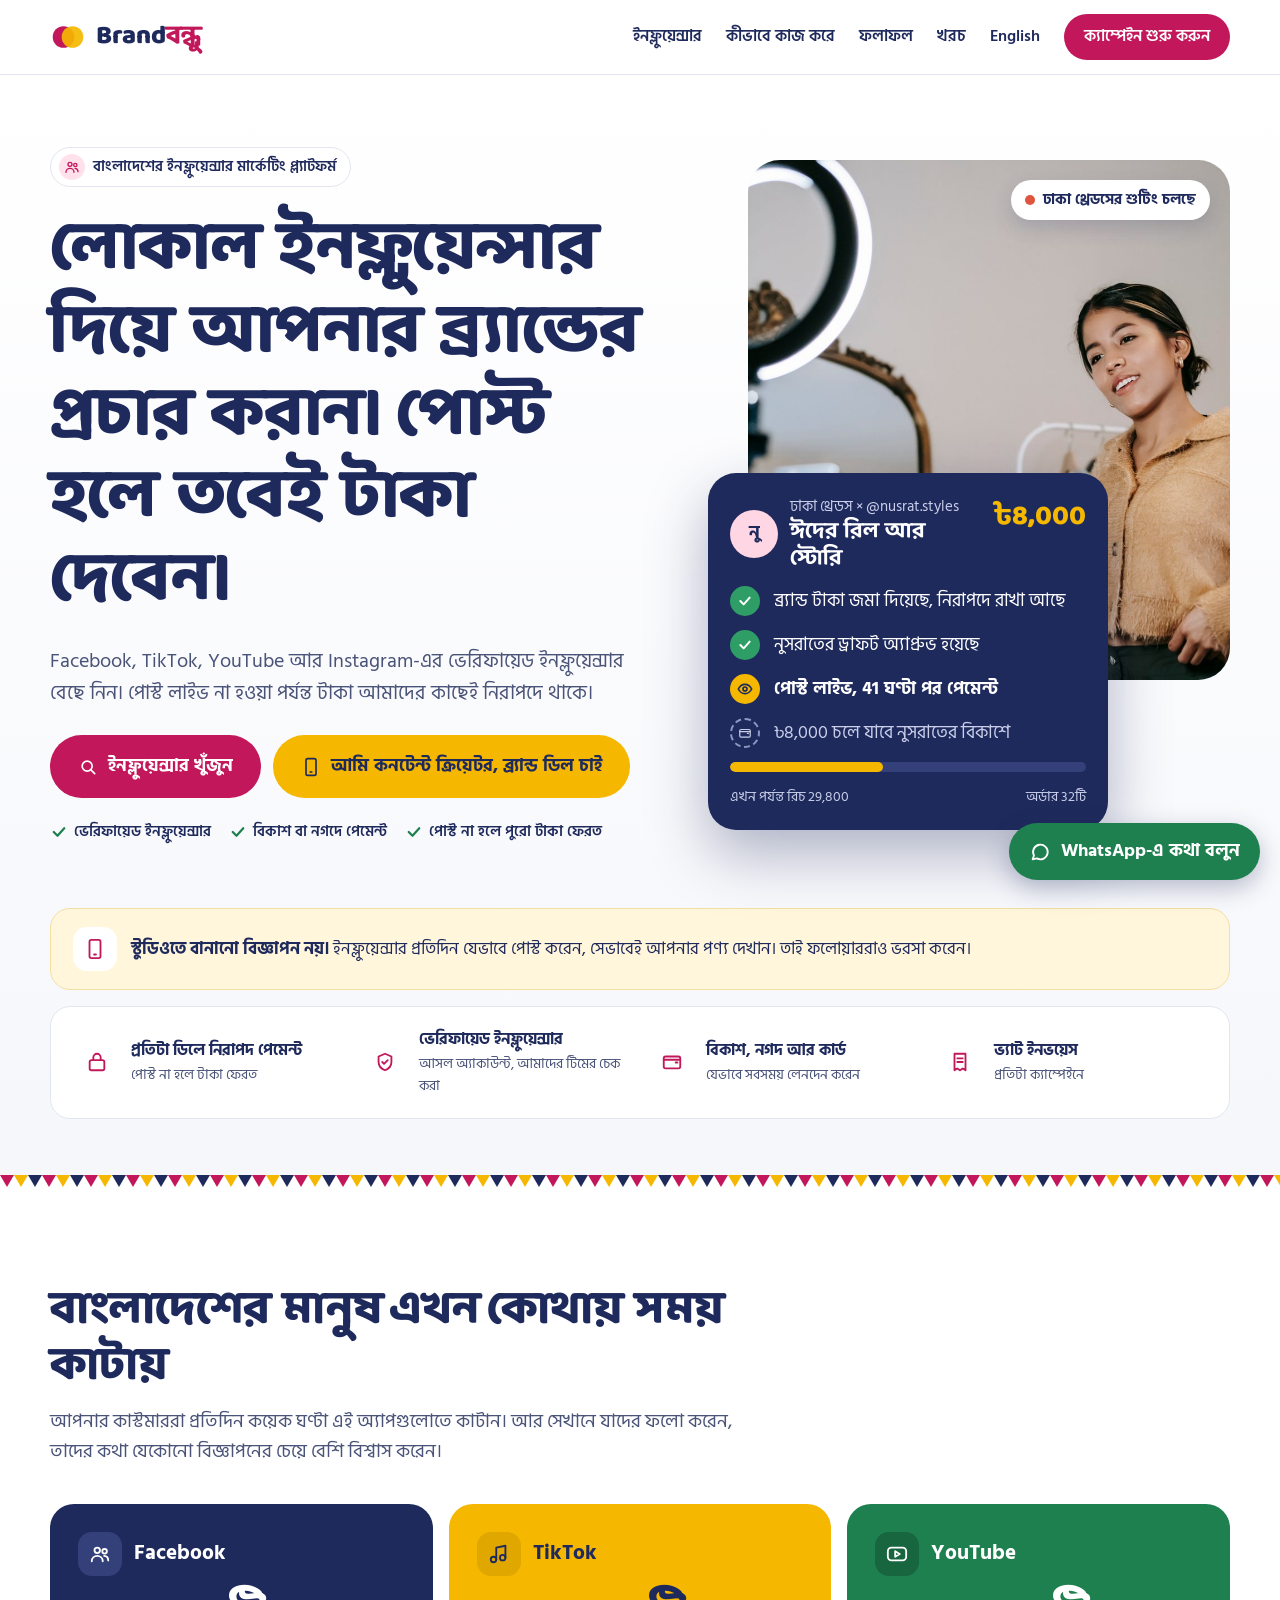
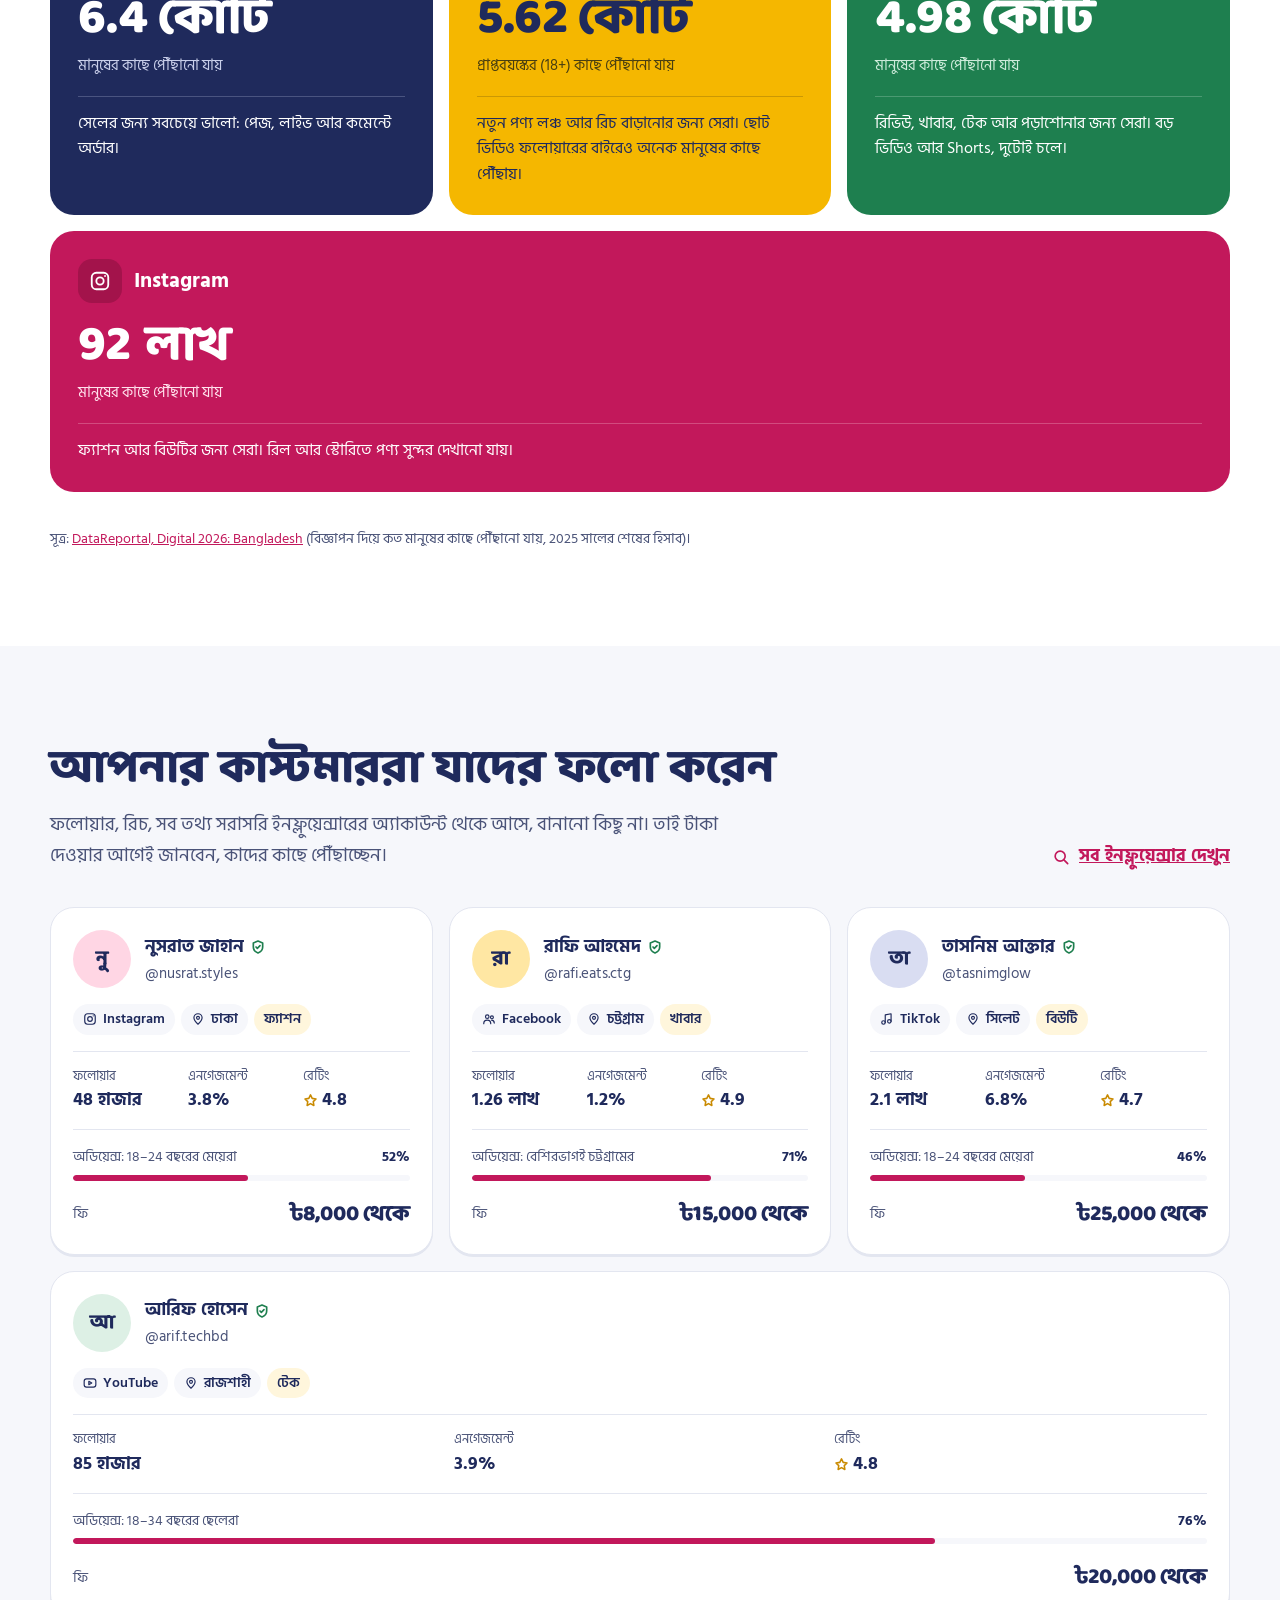
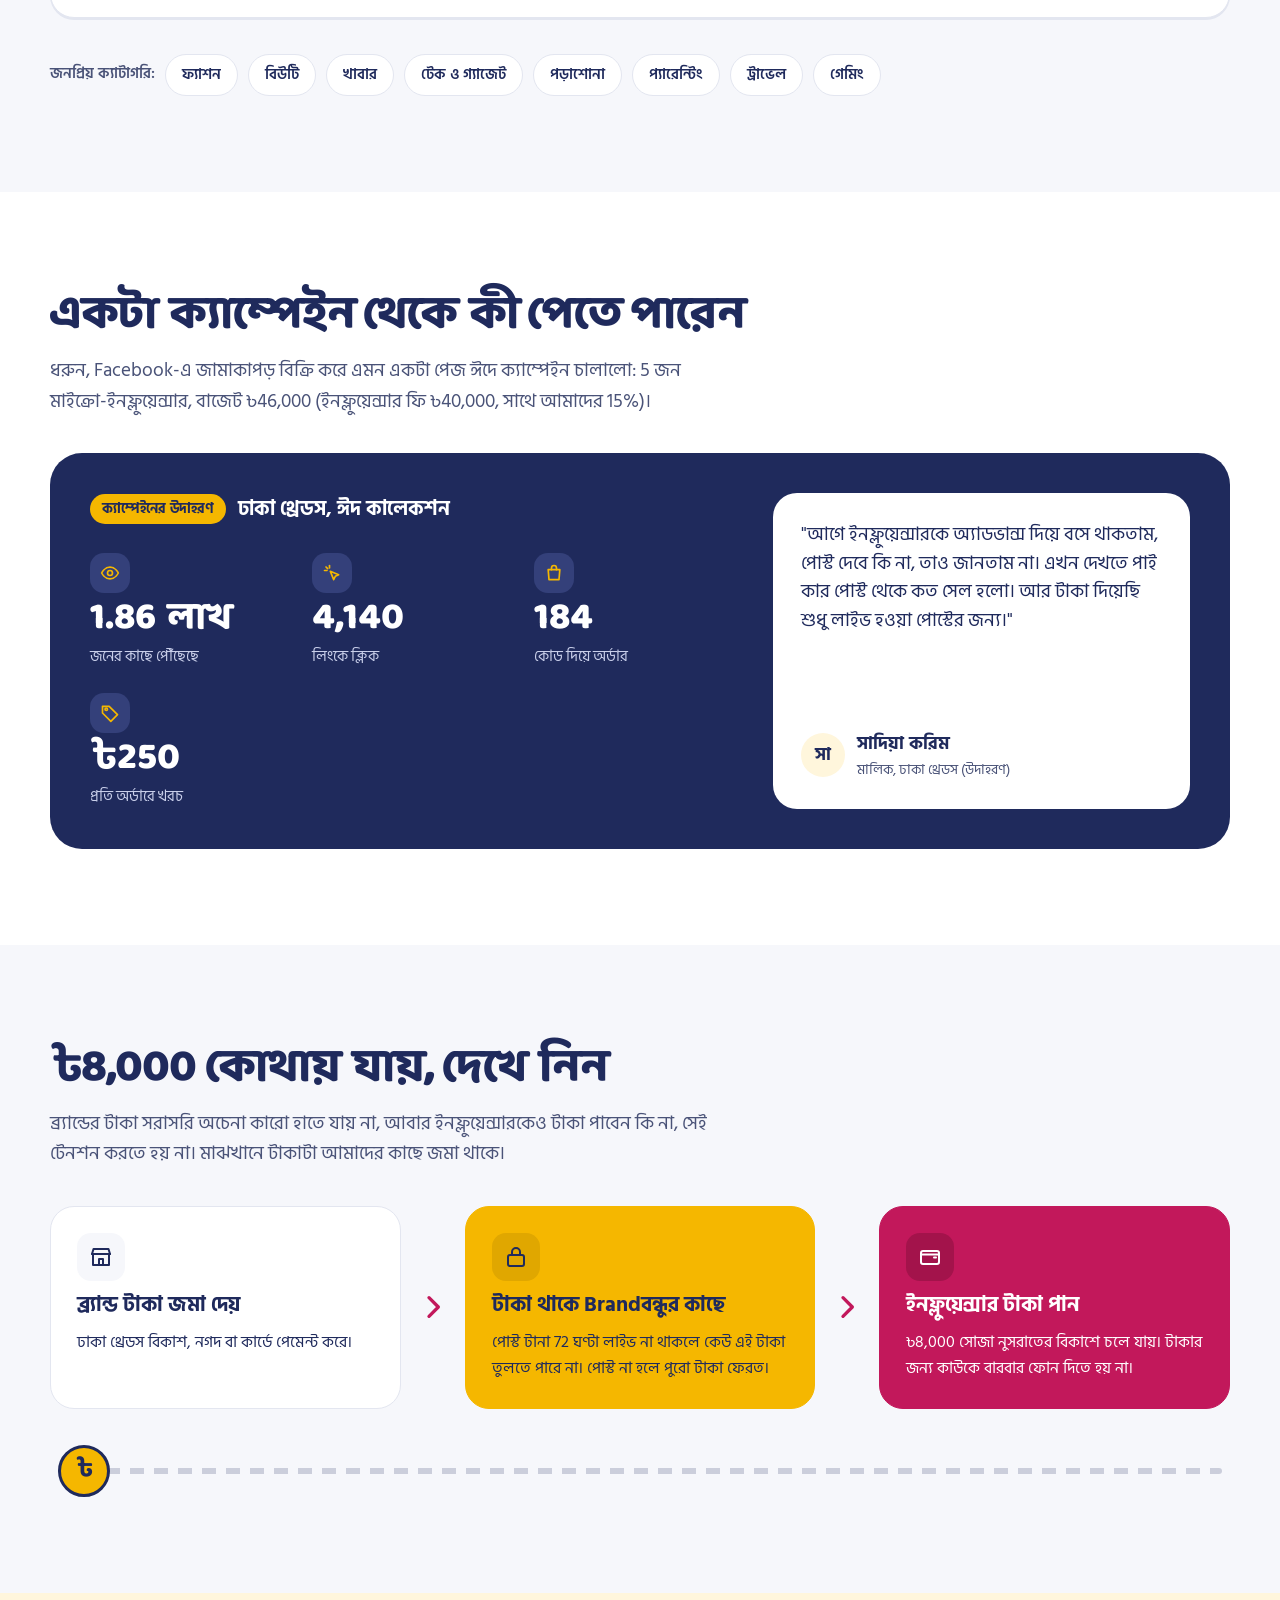
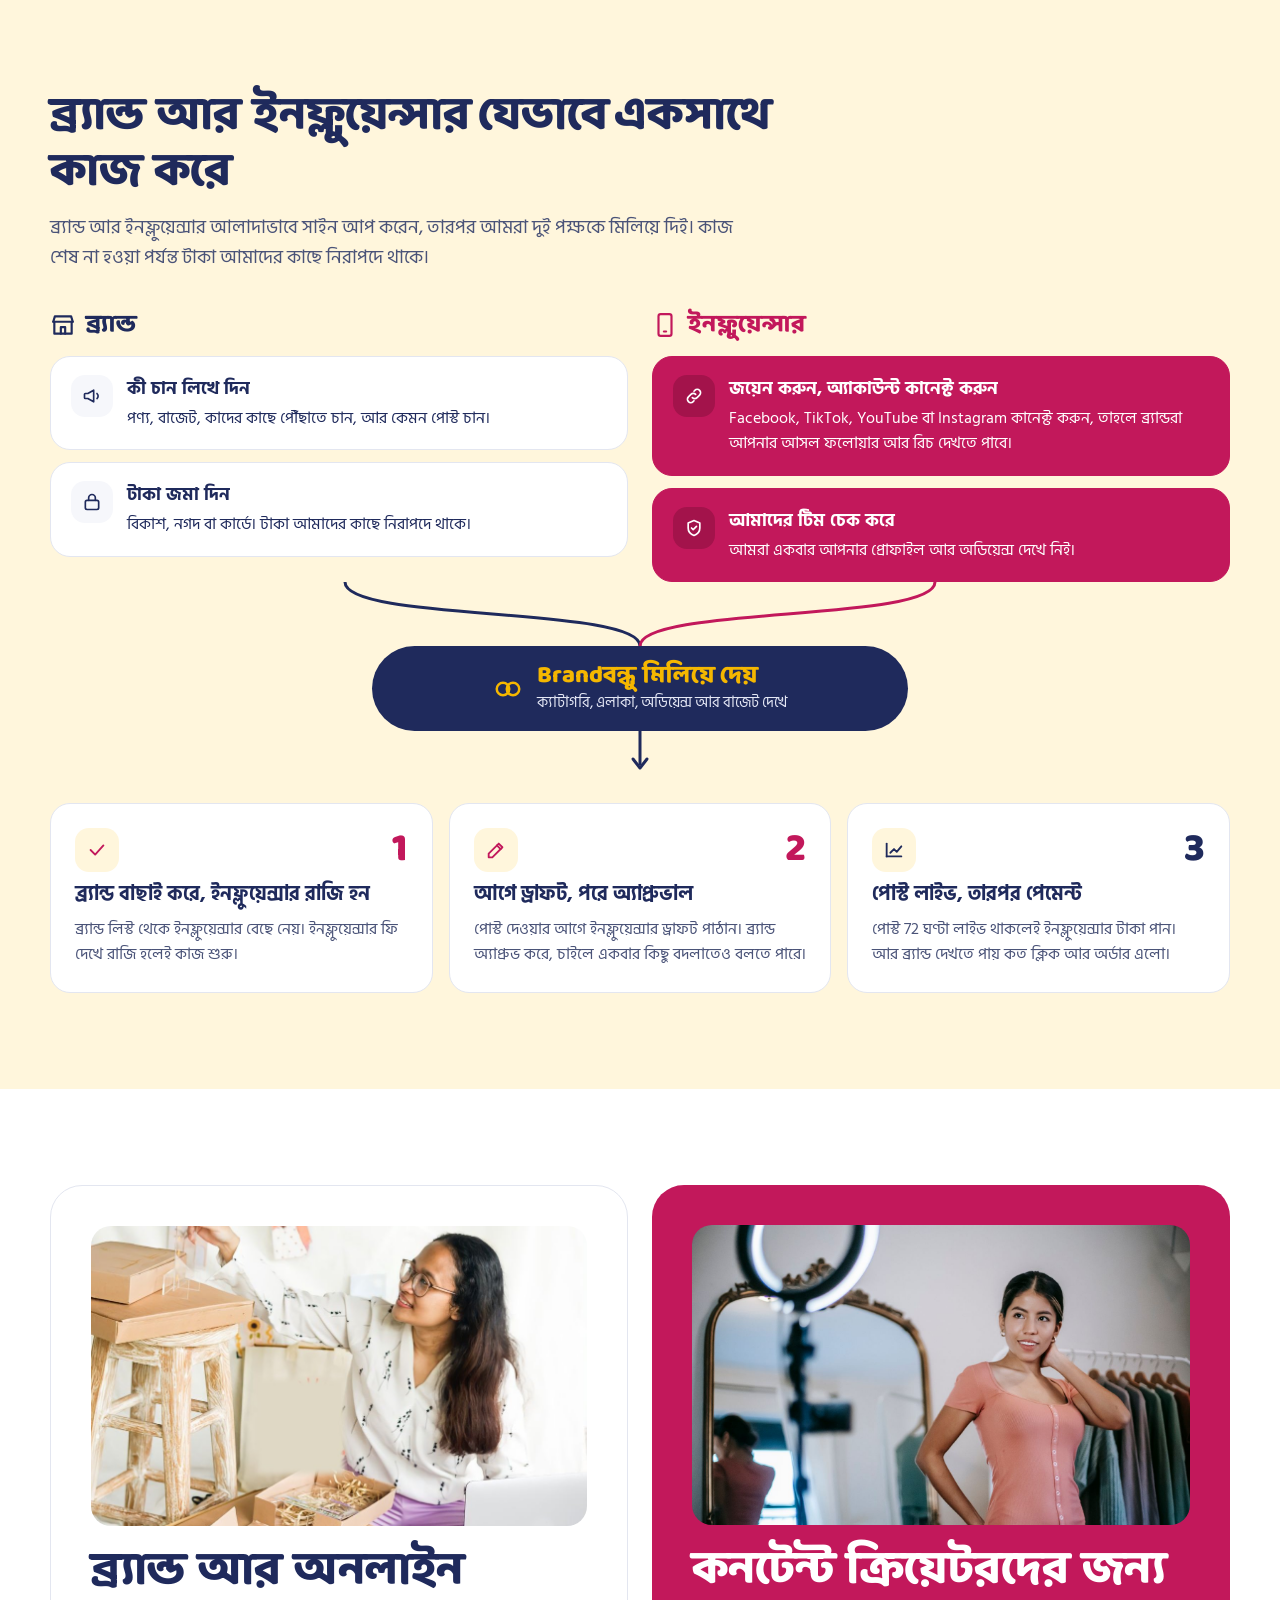
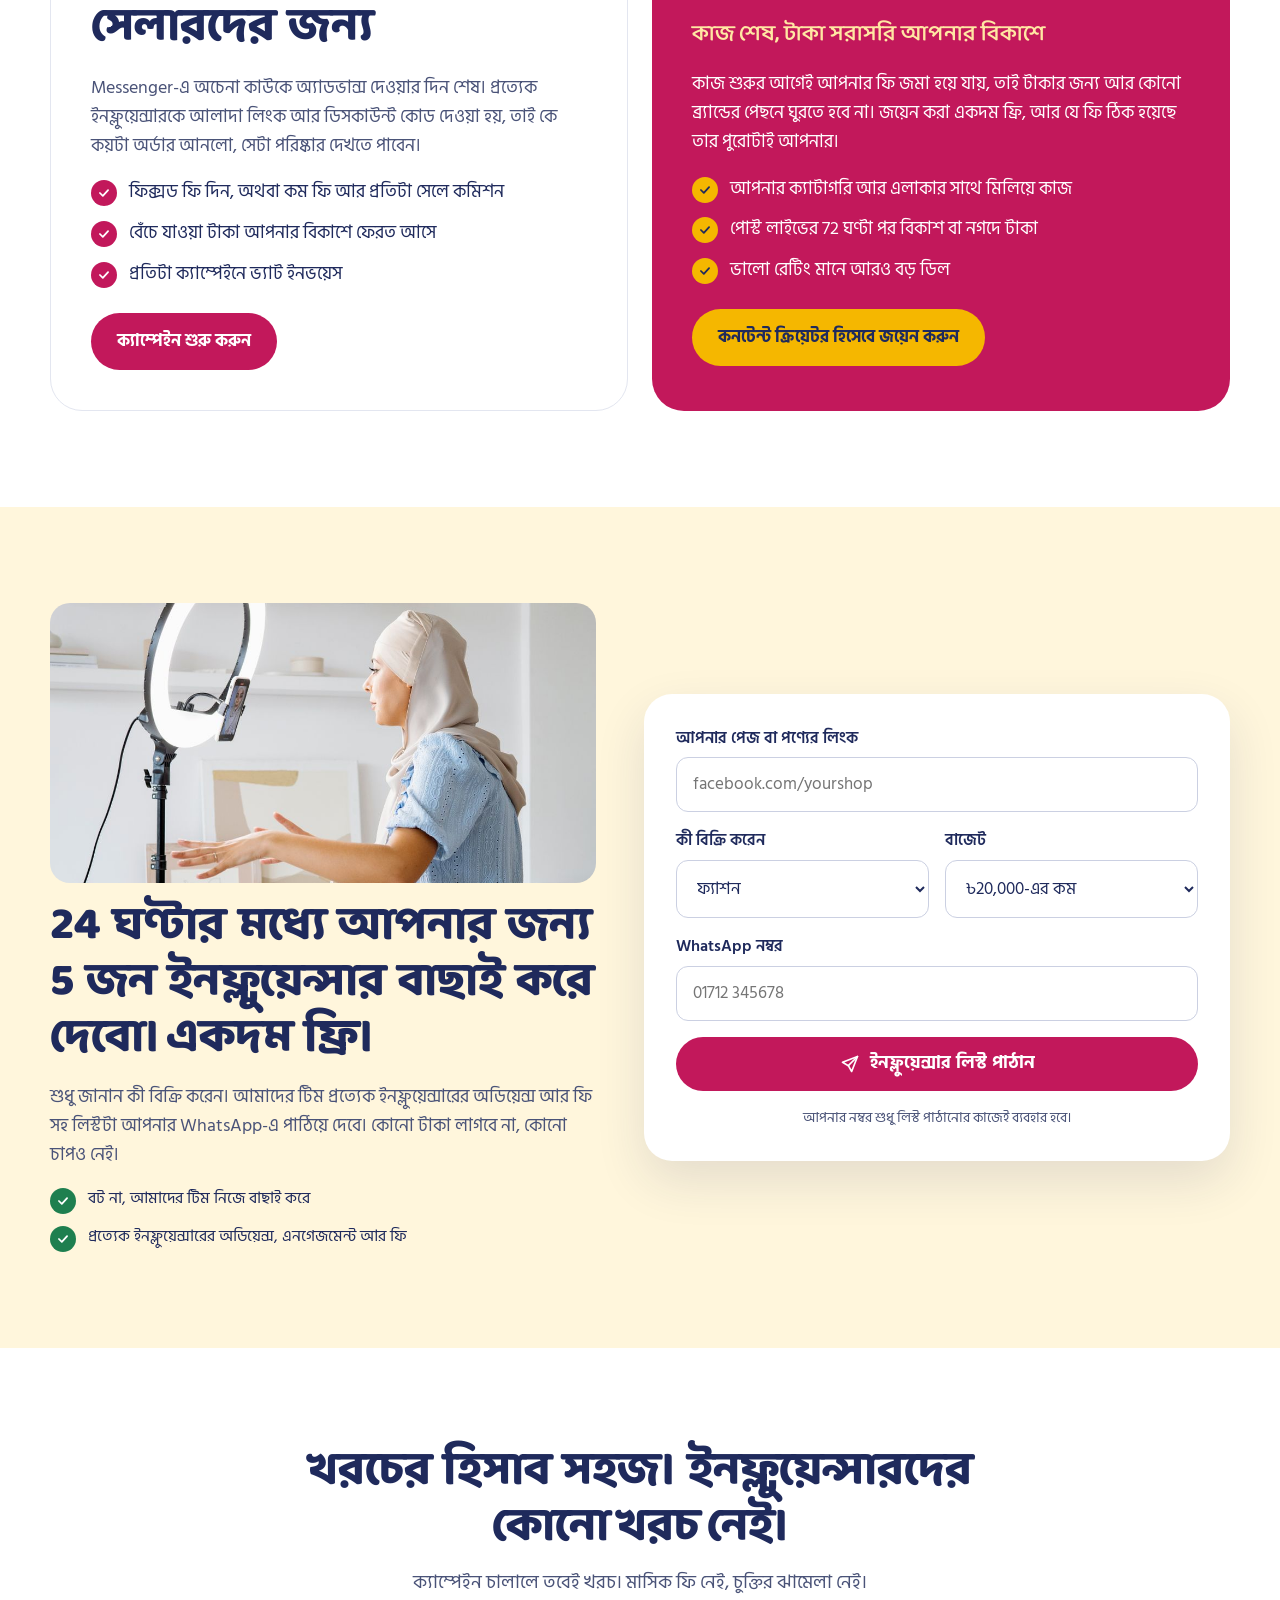
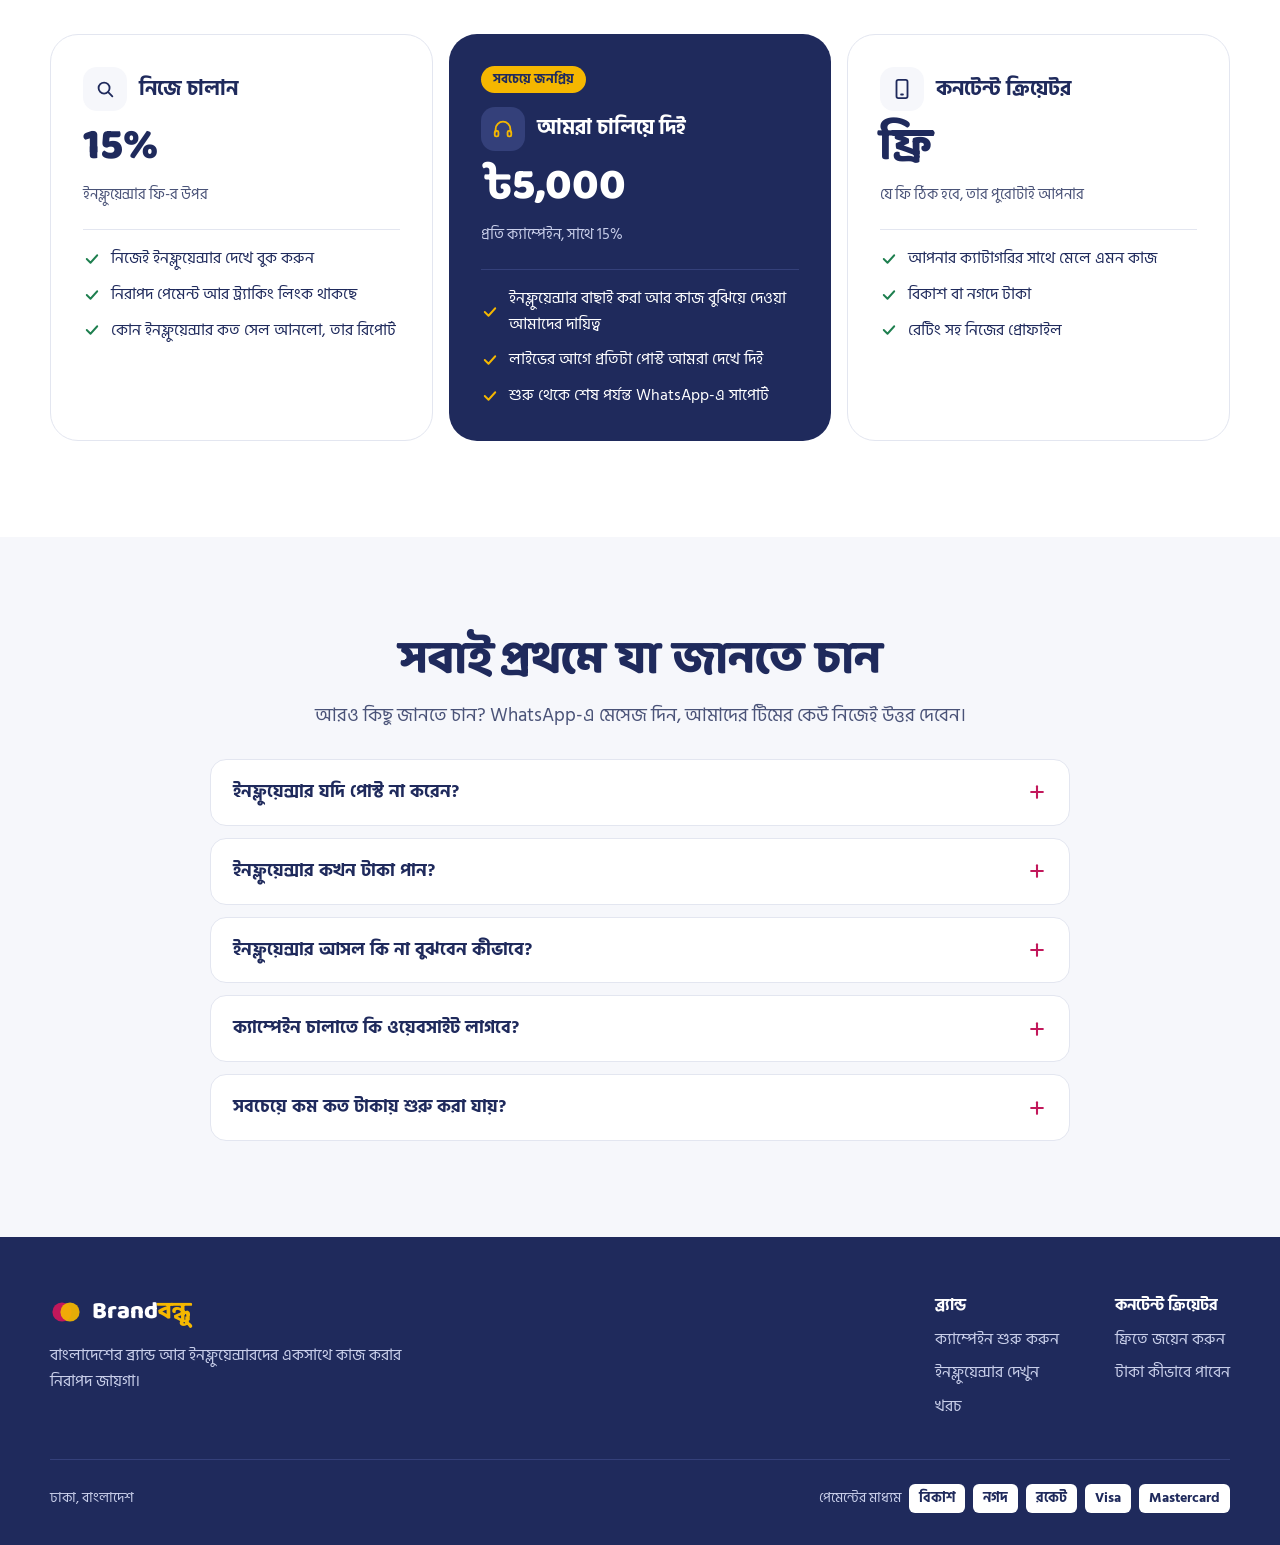
==== commit 26a7fd0e: "Use English digits for all numbers on both pages The Bangla page now shows numbers as 0-9 (৳8,000, 1" ====
--- a/bn/index.html
+++ b/bn/index.html
@@ -88,16 +88,16 @@
 <div style="width: 48px; height: 48px; border-radius: 999px; background: #FFD6E4; color: #1F2A5C; display: flex; align-items: center; justify-content: center; font-weight: 800; flex: none">নু</div>
 <div><div style="font-size: 15px; color: #C9CFEA">ঢাকা থ্রেডস × @nusrat.styles</div><div style="font-family: 'Baloo Da 2', 'Hind Siliguri', sans-serif; font-weight: 700; font-size: 22px; line-height: 1.2">ঈদের রিল আর স্টোরি</div></div>
 </div>
-<div style="font-family: 'Baloo Da 2', 'Hind Siliguri', sans-serif; font-weight: 800; font-size: 28px; color: #F5B700">৳৮,০০০</div>
+<div style="font-family: 'Baloo Da 2', 'Hind Siliguri', sans-serif; font-weight: 800; font-size: 28px; color: #F5B700">৳8,000</div>
 </div>
 <ol style="list-style: none; margin: 0; padding: 0; display: flex; flex-direction: column; gap: 14px">
 <li style="display: flex; align-items: center; gap: 14px; "><span style="width: 30px; height: 30px; border-radius: 999px; background: #2E9E66; display: flex; align-items: center; justify-content: center; flex: none"><svg width="16" height="16" viewBox="0 0 24 24" fill="none" stroke="#FFFFFF" stroke-width="3" stroke-linecap="round" stroke-linejoin="round" aria-hidden="true" style="flex: none"><path d="M5 12l5 5 9-10"></path></svg></span><span>ব্র্যান্ড টাকা জমা দিয়েছে, নিরাপদে রাখা আছে</span></li>
 <li style="display: flex; align-items: center; gap: 14px; "><span style="width: 30px; height: 30px; border-radius: 999px; background: #2E9E66; display: flex; align-items: center; justify-content: center; flex: none"><svg width="16" height="16" viewBox="0 0 24 24" fill="none" stroke="#FFFFFF" stroke-width="3" stroke-linecap="round" stroke-linejoin="round" aria-hidden="true" style="flex: none"><path d="M5 12l5 5 9-10"></path></svg></span><span>নুসরাতের ড্রাফট অ্যাপ্রুভ হয়েছে</span></li>
-<li style="display: flex; align-items: center; gap: 14px; font-weight: 700;"><span style="width: 30px; height: 30px; border-radius: 999px; background: #F5B700; display: flex; align-items: center; justify-content: center; flex: none"><svg width="16" height="16" viewBox="0 0 24 24" fill="none" stroke="#1F2A5C" stroke-width="2.5" stroke-linecap="round" stroke-linejoin="round" aria-hidden="true" style="flex: none"><path d="M2 12s3.5-7 10-7 10 7 10 7-3.5 7-10 7S2 12 2 12z"></path><circle cx="12" cy="12" r="3"></circle></svg></span><span>পোস্ট লাইভ, ৪১ ঘণ্টা পর পেমেন্ট</span></li>
-<li style="display: flex; align-items: center; gap: 14px; color: #C9CFEA;"><span style="width: 30px; height: 30px; border-radius: 999px; border: 2px dashed #8E97C4; box-sizing: border-box; display: flex; align-items: center; justify-content: center; flex: none"><svg width="14" height="14" viewBox="0 0 24 24" fill="none" stroke="#C9CFEA" stroke-width="2" stroke-linecap="round" stroke-linejoin="round" aria-hidden="true" style="flex: none"><rect x="3" y="6" width="18" height="13" rx="2"></rect><path d="M16 12.5h2"></path><path d="M3 9.5h18"></path></svg></span><span>৳৮,০০০ চলে যাবে নুসরাতের বিকাশে</span></li>
+<li style="display: flex; align-items: center; gap: 14px; font-weight: 700;"><span style="width: 30px; height: 30px; border-radius: 999px; background: #F5B700; display: flex; align-items: center; justify-content: center; flex: none"><svg width="16" height="16" viewBox="0 0 24 24" fill="none" stroke="#1F2A5C" stroke-width="2.5" stroke-linecap="round" stroke-linejoin="round" aria-hidden="true" style="flex: none"><path d="M2 12s3.5-7 10-7 10 7 10 7-3.5 7-10 7S2 12 2 12z"></path><circle cx="12" cy="12" r="3"></circle></svg></span><span>পোস্ট লাইভ, 41 ঘণ্টা পর পেমেন্ট</span></li>
+<li style="display: flex; align-items: center; gap: 14px; color: #C9CFEA;"><span style="width: 30px; height: 30px; border-radius: 999px; border: 2px dashed #8E97C4; box-sizing: border-box; display: flex; align-items: center; justify-content: center; flex: none"><svg width="14" height="14" viewBox="0 0 24 24" fill="none" stroke="#C9CFEA" stroke-width="2" stroke-linecap="round" stroke-linejoin="round" aria-hidden="true" style="flex: none"><rect x="3" y="6" width="18" height="13" rx="2"></rect><path d="M16 12.5h2"></path><path d="M3 9.5h18"></path></svg></span><span>৳8,000 চলে যাবে নুসরাতের বিকাশে</span></li>
 </ol>
 <div style="height: 10px; background: #34407A; border-radius: 999px; overflow: hidden"><div style="width: 43%; height: 100%; background: #F5B700; border-radius: 999px"></div></div>
-<div style="display: flex; justify-content: space-between; font-size: 14px; color: #C9CFEA"><span>এখন পর্যন্ত রিচ ২৯,৮০০</span><span>অর্ডার ৩২টি</span></div>
+<div style="display: flex; justify-content: space-between; font-size: 14px; color: #C9CFEA"><span>এখন পর্যন্ত রিচ 29,800</span><span>অর্ডার 32টি</span></div>
 </div>
 </div>
 </div>
@@ -117,30 +117,30 @@
 <div style="display: flex; flex-wrap: wrap; gap: 16px">
 <div style="flex: 1 1 250px; min-width: 0; background: #1F2A5C; color: #FFFFFF; border-radius: 24px; padding: 28px; display: flex; flex-direction: column; gap: 10px">
 <div style="display: flex; align-items: center; gap: 12px"><span style="width: 44px; height: 44px; border-radius: 14px; background: #34407A; display: flex; align-items: center; justify-content: center; flex: none"><svg width="22" height="22" viewBox="0 0 24 24" fill="none" stroke="#FFFFFF" stroke-width="2" stroke-linecap="round" stroke-linejoin="round" aria-hidden="true" style="flex: none"><circle cx="9" cy="8" r="3"></circle><path d="M3 20c0-3.5 2.7-6 6-6s6 2.5 6 6"></path><circle cx="17" cy="9" r="2.5"></circle><path d="M16.5 14c2.8.2 4.5 2.2 4.5 5"></path></svg></span><h3 style="margin: 0; font-size: 21px; font-weight: 700">Facebook</h3></div>
-<div style="font-family: 'Baloo Da 2', 'Hind Siliguri', sans-serif; font-weight: 800; font-size: 50px; line-height: 1; margin-top: 8px">৬.৪ কোটি</div>
+<div style="font-family: 'Baloo Da 2', 'Hind Siliguri', sans-serif; font-weight: 800; font-size: 50px; line-height: 1; margin-top: 8px">6.4 কোটি</div>
 <div style="font-size: 15px; color: #C9CFEA">মানুষের কাছে পৌঁছানো যায়</div>
 <p style="margin: 8px 0 0; font-size: 16px; padding-top: 14px; border-top: 1px solid #C9CFEA40">সেলের জন্য সবচেয়ে ভালো: পেজ, লাইভ আর কমেন্টে অর্ডার।</p>
 </div>
 <div style="flex: 1 1 250px; min-width: 0; background: #F5B700; color: #1F2A5C; border-radius: 24px; padding: 28px; display: flex; flex-direction: column; gap: 10px">
 <div style="display: flex; align-items: center; gap: 12px"><span style="width: 44px; height: 44px; border-radius: 14px; background: #E0A700; display: flex; align-items: center; justify-content: center; flex: none"><svg width="22" height="22" viewBox="0 0 24 24" fill="none" stroke="#1F2A5C" stroke-width="2" stroke-linecap="round" stroke-linejoin="round" aria-hidden="true" style="flex: none"><path d="M9 18V5l10-2v13"></path><circle cx="6" cy="18" r="3"></circle><circle cx="16" cy="16" r="3"></circle></svg></span><h3 style="margin: 0; font-size: 21px; font-weight: 700">TikTok</h3></div>
-<div style="font-family: 'Baloo Da 2', 'Hind Siliguri', sans-serif; font-weight: 800; font-size: 50px; line-height: 1; margin-top: 8px">৫.৬২ কোটি</div>
-<div style="font-size: 15px; color: #4A3F10">প্রাপ্তবয়স্কের (১৮+) কাছে পৌঁছানো যায়</div>
+<div style="font-family: 'Baloo Da 2', 'Hind Siliguri', sans-serif; font-weight: 800; font-size: 50px; line-height: 1; margin-top: 8px">5.62 কোটি</div>
+<div style="font-size: 15px; color: #4A3F10">প্রাপ্তবয়স্কের (18+) কাছে পৌঁছানো যায়</div>
 <p style="margin: 8px 0 0; font-size: 16px; padding-top: 14px; border-top: 1px solid #4A3F1040">নতুন পণ্য লঞ্চ আর রিচ বাড়ানোর জন্য সেরা। ছোট ভিডিও ফলোয়ারের বাইরেও অনেক মানুষের কাছে পৌঁছায়।</p>
 </div>
 <div style="flex: 1 1 250px; min-width: 0; background: #1E7F4F; color: #FFFFFF; border-radius: 24px; padding: 28px; display: flex; flex-direction: column; gap: 10px">
 <div style="display: flex; align-items: center; gap: 12px"><span style="width: 44px; height: 44px; border-radius: 14px; background: #17663F; display: flex; align-items: center; justify-content: center; flex: none"><svg width="22" height="22" viewBox="0 0 24 24" fill="none" stroke="#FFFFFF" stroke-width="2" stroke-linecap="round" stroke-linejoin="round" aria-hidden="true" style="flex: none"><rect x="2" y="5" width="20" height="14" rx="4"></rect><path d="M10 9l5 3-5 3z"></path></svg></span><h3 style="margin: 0; font-size: 21px; font-weight: 700">YouTube</h3></div>
-<div style="font-family: 'Baloo Da 2', 'Hind Siliguri', sans-serif; font-weight: 800; font-size: 50px; line-height: 1; margin-top: 8px">৪.৯৮ কোটি</div>
+<div style="font-family: 'Baloo Da 2', 'Hind Siliguri', sans-serif; font-weight: 800; font-size: 50px; line-height: 1; margin-top: 8px">4.98 কোটি</div>
 <div style="font-size: 15px; color: #CDEBDA">মানুষের কাছে পৌঁছানো যায়</div>
 <p style="margin: 8px 0 0; font-size: 16px; padding-top: 14px; border-top: 1px solid #CDEBDA40">রিভিউ, খাবার, টেক আর পড়াশোনার জন্য সেরা। বড় ভিডিও আর Shorts, দুটোই চলে।</p>
 </div>
 <div style="flex: 1 1 250px; min-width: 0; background: #C2185B; color: #FFFFFF; border-radius: 24px; padding: 28px; display: flex; flex-direction: column; gap: 10px">
 <div style="display: flex; align-items: center; gap: 12px"><span style="width: 44px; height: 44px; border-radius: 14px; background: #A3134B; display: flex; align-items: center; justify-content: center; flex: none"><svg width="22" height="22" viewBox="0 0 24 24" fill="none" stroke="#FFFFFF" stroke-width="2" stroke-linecap="round" stroke-linejoin="round" aria-hidden="true" style="flex: none"><rect x="3" y="3" width="18" height="18" rx="5"></rect><circle cx="12" cy="12" r="4"></circle><path d="M17.5 6.5h.01"></path></svg></span><h3 style="margin: 0; font-size: 21px; font-weight: 700">Instagram</h3></div>
-<div style="font-family: 'Baloo Da 2', 'Hind Siliguri', sans-serif; font-weight: 800; font-size: 50px; line-height: 1; margin-top: 8px">৯২ লাখ</div>
+<div style="font-family: 'Baloo Da 2', 'Hind Siliguri', sans-serif; font-weight: 800; font-size: 50px; line-height: 1; margin-top: 8px">92 লাখ</div>
 <div style="font-size: 15px; color: #FFE1EC">মানুষের কাছে পৌঁছানো যায়</div>
 <p style="margin: 8px 0 0; font-size: 16px; padding-top: 14px; border-top: 1px solid #FFE1EC40">ফ্যাশন আর বিউটির জন্য সেরা। রিল আর স্টোরিতে পণ্য সুন্দর দেখানো যায়।</p>
 </div>
 </div>
-<p style="margin: 0; font-size: 14px; color: #4A5378">সূত্র: <a href="https://datareportal.com/reports/digital-2026-bangladesh">DataReportal, Digital 2026: Bangladesh</a> (বিজ্ঞাপন দিয়ে কত মানুষের কাছে পৌঁছানো যায়, ২০২৫ সালের শেষের হিসাব)।</p>
+<p style="margin: 0; font-size: 14px; color: #4A5378">সূত্র: <a href="https://datareportal.com/reports/digital-2026-bangladesh">DataReportal, Digital 2026: Bangladesh</a> (বিজ্ঞাপন দিয়ে কত মানুষের কাছে পৌঁছানো যায়, 2025 সালের শেষের হিসাব)।</p>
 </div></section>
 <section id="creators" aria-labelledby="cr-title" style="background: #F6F7FB"><div class="bb-sec" style="max-width: 1180px; margin: 0 auto; padding: 96px 24px; display: flex; flex-direction: column; gap: 36px">
 <div style="display: flex; flex-wrap: wrap; justify-content: space-between; align-items: flex-end; gap: 16px">
@@ -162,15 +162,15 @@
 <span style="background: #FFF6DC; padding: 4px 10px; border-radius: 999px">ফ্যাশন</span>
 </div>
 <dl style="margin: 0; display: grid; grid-template-columns: repeat(3, minmax(0, 1fr)); gap: 8px; padding: 14px 0; border-top: 1px solid #E3E6F0; border-bottom: 1px solid #E3E6F0">
-<div><dt style="font-size: 13px; color: #4A5378">ফলোয়ার</dt><dd style="margin: 0; font-weight: 700; font-size: 18px">৪৮ হাজার</dd></div>
-<div><dt style="font-size: 13px; color: #4A5378">এনগেজমেন্ট</dt><dd style="margin: 0; font-weight: 700; font-size: 18px">৩.৮%</dd></div>
-<div><dt style="font-size: 13px; color: #4A5378">রেটিং</dt><dd style="margin: 0; font-weight: 700; font-size: 18px; display: flex; align-items: center; gap: 4px"><svg width="15" height="15" viewBox="0 0 24 24" fill="none" stroke="#C98A00" stroke-width="2.5" stroke-linecap="round" stroke-linejoin="round" aria-hidden="true" style="flex: none"><path d="M12 3l2.7 5.6 6.1.9-4.4 4.3 1 6.1L12 17l-5.4 2.9 1-6.1L3.2 9.5l6.1-.9z"></path></svg>৪.৮</dd></div>
+<div><dt style="font-size: 13px; color: #4A5378">ফলোয়ার</dt><dd style="margin: 0; font-weight: 700; font-size: 18px">48 হাজার</dd></div>
+<div><dt style="font-size: 13px; color: #4A5378">এনগেজমেন্ট</dt><dd style="margin: 0; font-weight: 700; font-size: 18px">3.8%</dd></div>
+<div><dt style="font-size: 13px; color: #4A5378">রেটিং</dt><dd style="margin: 0; font-weight: 700; font-size: 18px; display: flex; align-items: center; gap: 4px"><svg width="15" height="15" viewBox="0 0 24 24" fill="none" stroke="#C98A00" stroke-width="2.5" stroke-linecap="round" stroke-linejoin="round" aria-hidden="true" style="flex: none"><path d="M12 3l2.7 5.6 6.1.9-4.4 4.3 1 6.1L12 17l-5.4 2.9 1-6.1L3.2 9.5l6.1-.9z"></path></svg>4.8</dd></div>
 </dl>
 <div style="display: flex; flex-direction: column; gap: 6px">
-<div style="display: flex; justify-content: space-between; font-size: 14px"><span style="color: #4A5378">অডিয়েন্স: ১৮–২৪ বছরের মেয়েরা</span><span style="font-weight: 700">৫২%</span></div>
+<div style="display: flex; justify-content: space-between; font-size: 14px"><span style="color: #4A5378">অডিয়েন্স: 18–24 বছরের মেয়েরা</span><span style="font-weight: 700">52%</span></div>
 <div style="height: 6px; background: #F6F7FB; border-radius: 999px; overflow: hidden"><div style="width: 52%; height: 100%; background: #C2185B; border-radius: 999px"></div></div>
 </div>
-<div style="display: flex; justify-content: space-between; align-items: center"><span style="font-size: 14px; color: #4A5378">ফি</span><span style="font-family: 'Baloo Da 2', 'Hind Siliguri', sans-serif; font-weight: 800; font-size: 22px">৳৮,০০০ থেকে</span></div>
+<div style="display: flex; justify-content: space-between; align-items: center"><span style="font-size: 14px; color: #4A5378">ফি</span><span style="font-family: 'Baloo Da 2', 'Hind Siliguri', sans-serif; font-weight: 800; font-size: 22px">৳8,000 থেকে</span></div>
 </article>
 <article style="flex: 1 1 250px; min-width: 0; background: #FFFFFF; border: 1px solid #E3E6F0; border-radius: 24px; padding: 22px; display: flex; flex-direction: column; gap: 16px; box-shadow: 0 2px 0 #E3E6F0">
 <div style="display: flex; align-items: center; gap: 14px">
@@ -186,15 +186,15 @@
 <span style="background: #FFF6DC; padding: 4px 10px; border-radius: 999px">খাবার</span>
 </div>
 <dl style="margin: 0; display: grid; grid-template-columns: repeat(3, minmax(0, 1fr)); gap: 8px; padding: 14px 0; border-top: 1px solid #E3E6F0; border-bottom: 1px solid #E3E6F0">
-<div><dt style="font-size: 13px; color: #4A5378">ফলোয়ার</dt><dd style="margin: 0; font-weight: 700; font-size: 18px">১.২৬ লাখ</dd></div>
-<div><dt style="font-size: 13px; color: #4A5378">এনগেজমেন্ট</dt><dd style="margin: 0; font-weight: 700; font-size: 18px">১.২%</dd></div>
-<div><dt style="font-size: 13px; color: #4A5378">রেটিং</dt><dd style="margin: 0; font-weight: 700; font-size: 18px; display: flex; align-items: center; gap: 4px"><svg width="15" height="15" viewBox="0 0 24 24" fill="none" stroke="#C98A00" stroke-width="2.5" stroke-linecap="round" stroke-linejoin="round" aria-hidden="true" style="flex: none"><path d="M12 3l2.7 5.6 6.1.9-4.4 4.3 1 6.1L12 17l-5.4 2.9 1-6.1L3.2 9.5l6.1-.9z"></path></svg>৪.৯</dd></div>
+<div><dt style="font-size: 13px; color: #4A5378">ফলোয়ার</dt><dd style="margin: 0; font-weight: 700; font-size: 18px">1.26 লাখ</dd></div>
+<div><dt style="font-size: 13px; color: #4A5378">এনগেজমেন্ট</dt><dd style="margin: 0; font-weight: 700; font-size: 18px">1.2%</dd></div>
+<div><dt style="font-size: 13px; color: #4A5378">রেটিং</dt><dd style="margin: 0; font-weight: 700; font-size: 18px; display: flex; align-items: center; gap: 4px"><svg width="15" height="15" viewBox="0 0 24 24" fill="none" stroke="#C98A00" stroke-width="2.5" stroke-linecap="round" stroke-linejoin="round" aria-hidden="true" style="flex: none"><path d="M12 3l2.7 5.6 6.1.9-4.4 4.3 1 6.1L12 17l-5.4 2.9 1-6.1L3.2 9.5l6.1-.9z"></path></svg>4.9</dd></div>
 </dl>
 <div style="display: flex; flex-direction: column; gap: 6px">
-<div style="display: flex; justify-content: space-between; font-size: 14px"><span style="color: #4A5378">অডিয়েন্স: বেশিরভাগই চট্টগ্রামের</span><span style="font-weight: 700">৭১%</span></div>
+<div style="display: flex; justify-content: space-between; font-size: 14px"><span style="color: #4A5378">অডিয়েন্স: বেশিরভাগই চট্টগ্রামের</span><span style="font-weight: 700">71%</span></div>
 <div style="height: 6px; background: #F6F7FB; border-radius: 999px; overflow: hidden"><div style="width: 71%; height: 100%; background: #C2185B; border-radius: 999px"></div></div>
 </div>
-<div style="display: flex; justify-content: space-between; align-items: center"><span style="font-size: 14px; color: #4A5378">ফি</span><span style="font-family: 'Baloo Da 2', 'Hind Siliguri', sans-serif; font-weight: 800; font-size: 22px">৳১৫,০০০ থেকে</span></div>
+<div style="display: flex; justify-content: space-between; align-items: center"><span style="font-size: 14px; color: #4A5378">ফি</span><span style="font-family: 'Baloo Da 2', 'Hind Siliguri', sans-serif; font-weight: 800; font-size: 22px">৳15,000 থেকে</span></div>
 </article>
 <article style="flex: 1 1 250px; min-width: 0; background: #FFFFFF; border: 1px solid #E3E6F0; border-radius: 24px; padding: 22px; display: flex; flex-direction: column; gap: 16px; box-shadow: 0 2px 0 #E3E6F0">
 <div style="display: flex; align-items: center; gap: 14px">
@@ -210,15 +210,15 @@
 <span style="background: #FFF6DC; padding: 4px 10px; border-radius: 999px">বিউটি</span>
 </div>
 <dl style="margin: 0; display: grid; grid-template-columns: repeat(3, minmax(0, 1fr)); gap: 8px; padding: 14px 0; border-top: 1px solid #E3E6F0; border-bottom: 1px solid #E3E6F0">
-<div><dt style="font-size: 13px; color: #4A5378">ফলোয়ার</dt><dd style="margin: 0; font-weight: 700; font-size: 18px">২.১ লাখ</dd></div>
-<div><dt style="font-size: 13px; color: #4A5378">এনগেজমেন্ট</dt><dd style="margin: 0; font-weight: 700; font-size: 18px">৬.৮%</dd></div>
-<div><dt style="font-size: 13px; color: #4A5378">রেটিং</dt><dd style="margin: 0; font-weight: 700; font-size: 18px; display: flex; align-items: center; gap: 4px"><svg width="15" height="15" viewBox="0 0 24 24" fill="none" stroke="#C98A00" stroke-width="2.5" stroke-linecap="round" stroke-linejoin="round" aria-hidden="true" style="flex: none"><path d="M12 3l2.7 5.6 6.1.9-4.4 4.3 1 6.1L12 17l-5.4 2.9 1-6.1L3.2 9.5l6.1-.9z"></path></svg>৪.৭</dd></div>
+<div><dt style="font-size: 13px; color: #4A5378">ফলোয়ার</dt><dd style="margin: 0; font-weight: 700; font-size: 18px">2.1 লাখ</dd></div>
+<div><dt style="font-size: 13px; color: #4A5378">এনগেজমেন্ট</dt><dd style="margin: 0; font-weight: 700; font-size: 18px">6.8%</dd></div>
+<div><dt style="font-size: 13px; color: #4A5378">রেটিং</dt><dd style="margin: 0; font-weight: 700; font-size: 18px; display: flex; align-items: center; gap: 4px"><svg width="15" height="15" viewBox="0 0 24 24" fill="none" stroke="#C98A00" stroke-width="2.5" stroke-linecap="round" stroke-linejoin="round" aria-hidden="true" style="flex: none"><path d="M12 3l2.7 5.6 6.1.9-4.4 4.3 1 6.1L12 17l-5.4 2.9 1-6.1L3.2 9.5l6.1-.9z"></path></svg>4.7</dd></div>
 </dl>
 <div style="display: flex; flex-direction: column; gap: 6px">
-<div style="display: flex; justify-content: space-between; font-size: 14px"><span style="color: #4A5378">অডিয়েন্স: ১৮–২৪ বছরের মেয়েরা</span><span style="font-weight: 700">৪৬%</span></div>
+<div style="display: flex; justify-content: space-between; font-size: 14px"><span style="color: #4A5378">অডিয়েন্স: 18–24 বছরের মেয়েরা</span><span style="font-weight: 700">46%</span></div>
 <div style="height: 6px; background: #F6F7FB; border-radius: 999px; overflow: hidden"><div style="width: 46%; height: 100%; background: #C2185B; border-radius: 999px"></div></div>
 </div>
-<div style="display: flex; justify-content: space-between; align-items: center"><span style="font-size: 14px; color: #4A5378">ফি</span><span style="font-family: 'Baloo Da 2', 'Hind Siliguri', sans-serif; font-weight: 800; font-size: 22px">৳২৫,০০০ থেকে</span></div>
+<div style="display: flex; justify-content: space-between; align-items: center"><span style="font-size: 14px; color: #4A5378">ফি</span><span style="font-family: 'Baloo Da 2', 'Hind Siliguri', sans-serif; font-weight: 800; font-size: 22px">৳25,000 থেকে</span></div>
 </article>
 <article style="flex: 1 1 250px; min-width: 0; background: #FFFFFF; border: 1px solid #E3E6F0; border-radius: 24px; padding: 22px; display: flex; flex-direction: column; gap: 16px; box-shadow: 0 2px 0 #E3E6F0">
 <div style="display: flex; align-items: center; gap: 14px">
@@ -234,15 +234,15 @@
 <span style="background: #FFF6DC; padding: 4px 10px; border-radius: 999px">টেক</span>
 </div>
 <dl style="margin: 0; display: grid; grid-template-columns: repeat(3, minmax(0, 1fr)); gap: 8px; padding: 14px 0; border-top: 1px solid #E3E6F0; border-bottom: 1px solid #E3E6F0">
-<div><dt style="font-size: 13px; color: #4A5378">ফলোয়ার</dt><dd style="margin: 0; font-weight: 700; font-size: 18px">৮৫ হাজার</dd></div>
-<div><dt style="font-size: 13px; color: #4A5378">এনগেজমেন্ট</dt><dd style="margin: 0; font-weight: 700; font-size: 18px">৩.৯%</dd></div>
-<div><dt style="font-size: 13px; color: #4A5378">রেটিং</dt><dd style="margin: 0; font-weight: 700; font-size: 18px; display: flex; align-items: center; gap: 4px"><svg width="15" height="15" viewBox="0 0 24 24" fill="none" stroke="#C98A00" stroke-width="2.5" stroke-linecap="round" stroke-linejoin="round" aria-hidden="true" style="flex: none"><path d="M12 3l2.7 5.6 6.1.9-4.4 4.3 1 6.1L12 17l-5.4 2.9 1-6.1L3.2 9.5l6.1-.9z"></path></svg>৪.৮</dd></div>
+<div><dt style="font-size: 13px; color: #4A5378">ফলোয়ার</dt><dd style="margin: 0; font-weight: 700; font-size: 18px">85 হাজার</dd></div>
+<div><dt style="font-size: 13px; color: #4A5378">এনগেজমেন্ট</dt><dd style="margin: 0; font-weight: 700; font-size: 18px">3.9%</dd></div>
+<div><dt style="font-size: 13px; color: #4A5378">রেটিং</dt><dd style="margin: 0; font-weight: 700; font-size: 18px; display: flex; align-items: center; gap: 4px"><svg width="15" height="15" viewBox="0 0 24 24" fill="none" stroke="#C98A00" stroke-width="2.5" stroke-linecap="round" stroke-linejoin="round" aria-hidden="true" style="flex: none"><path d="M12 3l2.7 5.6 6.1.9-4.4 4.3 1 6.1L12 17l-5.4 2.9 1-6.1L3.2 9.5l6.1-.9z"></path></svg>4.8</dd></div>
 </dl>
 <div style="display: flex; flex-direction: column; gap: 6px">
-<div style="display: flex; justify-content: space-between; font-size: 14px"><span style="color: #4A5378">অডিয়েন্স: ১৮–৩৪ বছরের ছেলেরা</span><span style="font-weight: 700">৭৬%</span></div>
+<div style="display: flex; justify-content: space-between; font-size: 14px"><span style="color: #4A5378">অডিয়েন্স: 18–34 বছরের ছেলেরা</span><span style="font-weight: 700">76%</span></div>
 <div style="height: 6px; background: #F6F7FB; border-radius: 999px; overflow: hidden"><div style="width: 76%; height: 100%; background: #C2185B; border-radius: 999px"></div></div>
 </div>
-<div style="display: flex; justify-content: space-between; align-items: center"><span style="font-size: 14px; color: #4A5378">ফি</span><span style="font-family: 'Baloo Da 2', 'Hind Siliguri', sans-serif; font-weight: 800; font-size: 22px">৳২০,০০০ থেকে</span></div>
+<div style="display: flex; justify-content: space-between; align-items: center"><span style="font-size: 14px; color: #4A5378">ফি</span><span style="font-family: 'Baloo Da 2', 'Hind Siliguri', sans-serif; font-weight: 800; font-size: 22px">৳20,000 থেকে</span></div>
 </article>
 </div>
 <div style="display: flex; flex-wrap: wrap; gap: 10px; font-weight: 600; font-size: 15px">
@@ -250,15 +250,15 @@
 <a href="#shortlist" style="background: #FFFFFF; border: 1px solid #E3E6F0; color: #1F2A5C; text-decoration: none; padding: 8px 16px; border-radius: 999px">ফ্যাশন</a><a href="#shortlist" style="background: #FFFFFF; border: 1px solid #E3E6F0; color: #1F2A5C; text-decoration: none; padding: 8px 16px; border-radius: 999px">বিউটি</a><a href="#shortlist" style="background: #FFFFFF; border: 1px solid #E3E6F0; color: #1F2A5C; text-decoration: none; padding: 8px 16px; border-radius: 999px">খাবার</a><a href="#shortlist" style="background: #FFFFFF; border: 1px solid #E3E6F0; color: #1F2A5C; text-decoration: none; padding: 8px 16px; border-radius: 999px">টেক ও গ্যাজেট</a><a href="#shortlist" style="background: #FFFFFF; border: 1px solid #E3E6F0; color: #1F2A5C; text-decoration: none; padding: 8px 16px; border-radius: 999px">পড়াশোনা</a><a href="#shortlist" style="background: #FFFFFF; border: 1px solid #E3E6F0; color: #1F2A5C; text-decoration: none; padding: 8px 16px; border-radius: 999px">প্যারেন্টিং</a><a href="#shortlist" style="background: #FFFFFF; border: 1px solid #E3E6F0; color: #1F2A5C; text-decoration: none; padding: 8px 16px; border-radius: 999px">ট্রাভেল</a><a href="#shortlist" style="background: #FFFFFF; border: 1px solid #E3E6F0; color: #1F2A5C; text-decoration: none; padding: 8px 16px; border-radius: 999px">গেমিং</a></div>
 </div></section>
 <section id="results" aria-labelledby="res-title"><div class="bb-sec" style="max-width: 1180px; margin: 0 auto; padding: 96px 24px; display: flex; flex-direction: column; gap: 36px">
-<div style="display: flex; flex-direction: column; gap: 12px; max-width: 760px; "><h2 id="res-title" style="margin: 0; font-family: 'Baloo Da 2', 'Hind Siliguri', sans-serif; font-weight: 800; font-size: clamp(32px, 3.8vw, 46px); line-height: 1.06; letter-spacing: -0.02em">একটা ক্যাম্পেইন থেকে কী পেতে পারেন</h2><p style="margin: 0; color: #4A5378; font-size: 19px; max-width: 36em">ধরুন, Facebook-এ জামাকাপড় বিক্রি করে এমন একটা পেজ ঈদে ক্যাম্পেইন চালালো: ৫ জন মাইক্রো-ইনফ্লুয়েন্সার, বাজেট ৳৪৬,০০০ (ইনফ্লুয়েন্সার ফি ৳৪০,০০০, সাথে আমাদের ১৫%)।</p></div>
+<div style="display: flex; flex-direction: column; gap: 12px; max-width: 760px; "><h2 id="res-title" style="margin: 0; font-family: 'Baloo Da 2', 'Hind Siliguri', sans-serif; font-weight: 800; font-size: clamp(32px, 3.8vw, 46px); line-height: 1.06; letter-spacing: -0.02em">একটা ক্যাম্পেইন থেকে কী পেতে পারেন</h2><p style="margin: 0; color: #4A5378; font-size: 19px; max-width: 36em">ধরুন, Facebook-এ জামাকাপড় বিক্রি করে এমন একটা পেজ ঈদে ক্যাম্পেইন চালালো: 5 জন মাইক্রো-ইনফ্লুয়েন্সার, বাজেট ৳46,000 (ইনফ্লুয়েন্সার ফি ৳40,000, সাথে আমাদের 15%)।</p></div>
 <div class="bb-pad" style="background: #1F2A5C; border-radius: 32px; padding: 40px; display: flex; flex-wrap: wrap; gap: 40px; align-items: stretch">
 <div style="flex: 2 1 520px; min-width: 0; display: flex; flex-direction: column; gap: 28px">
 <div style="display: flex; align-items: center; gap: 12px; flex-wrap: wrap"><span style="background: #F5B700; color: #1F2A5C; font-weight: 700; font-size: 14px; padding: 4px 12px; border-radius: 999px">ক্যাম্পেইনের উদাহরণ</span><span style="color: #FFFFFF; font-weight: 700; font-size: 20px">ঢাকা থ্রেডস, ঈদ কালেকশন</span></div>
 <div style="display: flex; flex-wrap: wrap; gap: 24px">
-<div style="flex: 1 1 150px; display: flex; flex-direction: column; gap: 6px"><span style="width: 40px; height: 40px; border-radius: 14px; background: #34407A; display: flex; align-items: center; justify-content: center; flex: none"><svg width="20" height="20" viewBox="0 0 24 24" fill="none" stroke="#F5B700" stroke-width="2" stroke-linecap="round" stroke-linejoin="round" aria-hidden="true" style="flex: none"><path d="M2 12s3.5-7 10-7 10 7 10 7-3.5 7-10 7S2 12 2 12z"></path><circle cx="12" cy="12" r="3"></circle></svg></span><div style="font-family: 'Baloo Da 2', 'Hind Siliguri', sans-serif; font-weight: 800; font-size: 38px; line-height: 1.05; color: #FFFFFF">১.৮৬ লাখ</div><div style="font-size: 15px; color: #C9CFEA">জনের কাছে পৌঁছেছে</div></div>
-<div style="flex: 1 1 150px; display: flex; flex-direction: column; gap: 6px"><span style="width: 40px; height: 40px; border-radius: 14px; background: #34407A; display: flex; align-items: center; justify-content: center; flex: none"><svg width="20" height="20" viewBox="0 0 24 24" fill="none" stroke="#F5B700" stroke-width="2" stroke-linecap="round" stroke-linejoin="round" aria-hidden="true" style="flex: none"><path d="M9 3v3"></path><path d="M3 9h3"></path><path d="M4.8 4.8l2 2"></path><path d="M10 10l10 4-4 2-2 4z"></path></svg></span><div style="font-family: 'Baloo Da 2', 'Hind Siliguri', sans-serif; font-weight: 800; font-size: 38px; line-height: 1.05; color: #FFFFFF">৪,১৪০</div><div style="font-size: 15px; color: #C9CFEA">লিংকে ক্লিক</div></div>
-<div style="flex: 1 1 150px; display: flex; flex-direction: column; gap: 6px"><span style="width: 40px; height: 40px; border-radius: 14px; background: #34407A; display: flex; align-items: center; justify-content: center; flex: none"><svg width="20" height="20" viewBox="0 0 24 24" fill="none" stroke="#F5B700" stroke-width="2" stroke-linecap="round" stroke-linejoin="round" aria-hidden="true" style="flex: none"><path d="M5 8h14l-1 12H6z"></path><path d="M9 8V6a3 3 0 0 1 6 0v2"></path></svg></span><div style="font-family: 'Baloo Da 2', 'Hind Siliguri', sans-serif; font-weight: 800; font-size: 38px; line-height: 1.05; color: #FFFFFF">১৮৪</div><div style="font-size: 15px; color: #C9CFEA">কোড দিয়ে অর্ডার</div></div>
-<div style="flex: 1 1 150px; display: flex; flex-direction: column; gap: 6px"><span style="width: 40px; height: 40px; border-radius: 14px; background: #34407A; display: flex; align-items: center; justify-content: center; flex: none"><svg width="20" height="20" viewBox="0 0 24 24" fill="none" stroke="#F5B700" stroke-width="2" stroke-linecap="round" stroke-linejoin="round" aria-hidden="true" style="flex: none"><path d="M3 12V4h8l10 10-8 8z"></path><circle cx="7.5" cy="7.5" r="1.5"></circle></svg></span><div style="font-family: 'Baloo Da 2', 'Hind Siliguri', sans-serif; font-weight: 800; font-size: 38px; line-height: 1.05; color: #FFFFFF">৳২৫০</div><div style="font-size: 15px; color: #C9CFEA">প্রতি অর্ডারে খরচ</div></div>
+<div style="flex: 1 1 150px; display: flex; flex-direction: column; gap: 6px"><span style="width: 40px; height: 40px; border-radius: 14px; background: #34407A; display: flex; align-items: center; justify-content: center; flex: none"><svg width="20" height="20" viewBox="0 0 24 24" fill="none" stroke="#F5B700" stroke-width="2" stroke-linecap="round" stroke-linejoin="round" aria-hidden="true" style="flex: none"><path d="M2 12s3.5-7 10-7 10 7 10 7-3.5 7-10 7S2 12 2 12z"></path><circle cx="12" cy="12" r="3"></circle></svg></span><div style="font-family: 'Baloo Da 2', 'Hind Siliguri', sans-serif; font-weight: 800; font-size: 38px; line-height: 1.05; color: #FFFFFF">1.86 লাখ</div><div style="font-size: 15px; color: #C9CFEA">জনের কাছে পৌঁছেছে</div></div>
+<div style="flex: 1 1 150px; display: flex; flex-direction: column; gap: 6px"><span style="width: 40px; height: 40px; border-radius: 14px; background: #34407A; display: flex; align-items: center; justify-content: center; flex: none"><svg width="20" height="20" viewBox="0 0 24 24" fill="none" stroke="#F5B700" stroke-width="2" stroke-linecap="round" stroke-linejoin="round" aria-hidden="true" style="flex: none"><path d="M9 3v3"></path><path d="M3 9h3"></path><path d="M4.8 4.8l2 2"></path><path d="M10 10l10 4-4 2-2 4z"></path></svg></span><div style="font-family: 'Baloo Da 2', 'Hind Siliguri', sans-serif; font-weight: 800; font-size: 38px; line-height: 1.05; color: #FFFFFF">4,140</div><div style="font-size: 15px; color: #C9CFEA">লিংকে ক্লিক</div></div>
+<div style="flex: 1 1 150px; display: flex; flex-direction: column; gap: 6px"><span style="width: 40px; height: 40px; border-radius: 14px; background: #34407A; display: flex; align-items: center; justify-content: center; flex: none"><svg width="20" height="20" viewBox="0 0 24 24" fill="none" stroke="#F5B700" stroke-width="2" stroke-linecap="round" stroke-linejoin="round" aria-hidden="true" style="flex: none"><path d="M5 8h14l-1 12H6z"></path><path d="M9 8V6a3 3 0 0 1 6 0v2"></path></svg></span><div style="font-family: 'Baloo Da 2', 'Hind Siliguri', sans-serif; font-weight: 800; font-size: 38px; line-height: 1.05; color: #FFFFFF">184</div><div style="font-size: 15px; color: #C9CFEA">কোড দিয়ে অর্ডার</div></div>
+<div style="flex: 1 1 150px; display: flex; flex-direction: column; gap: 6px"><span style="width: 40px; height: 40px; border-radius: 14px; background: #34407A; display: flex; align-items: center; justify-content: center; flex: none"><svg width="20" height="20" viewBox="0 0 24 24" fill="none" stroke="#F5B700" stroke-width="2" stroke-linecap="round" stroke-linejoin="round" aria-hidden="true" style="flex: none"><path d="M3 12V4h8l10 10-8 8z"></path><circle cx="7.5" cy="7.5" r="1.5"></circle></svg></span><div style="font-family: 'Baloo Da 2', 'Hind Siliguri', sans-serif; font-weight: 800; font-size: 38px; line-height: 1.05; color: #FFFFFF">৳250</div><div style="font-size: 15px; color: #C9CFEA">প্রতি অর্ডারে খরচ</div></div>
 </div>
 </div>
 <figure style="flex: 1 1 300px; min-width: 0; margin: 0; background: #FFFFFF; border-radius: 24px; padding: 28px; display: flex; flex-direction: column; gap: 16px; justify-content: space-between">
@@ -268,13 +268,13 @@
 </div>
 </div></section>
 <section aria-labelledby="flow-title" style="background: #F6F7FB"><div class="bb-sec" style="max-width: 1180px; margin: 0 auto; padding: 96px 24px; display: flex; flex-direction: column; gap: 36px">
-<div style="display: flex; flex-direction: column; gap: 12px; max-width: 760px; "><h2 id="flow-title" style="margin: 0; font-family: 'Baloo Da 2', 'Hind Siliguri', sans-serif; font-weight: 800; font-size: clamp(32px, 3.8vw, 46px); line-height: 1.06; letter-spacing: -0.02em">৳৮,০০০ কোথায় যায়, দেখে নিন</h2><p style="margin: 0; color: #4A5378; font-size: 19px; max-width: 36em">ব্র্যান্ডের টাকা সরাসরি অচেনা কারো হাতে যায় না, আবার ইনফ্লুয়েন্সারকেও টাকা পাবেন কি না, সেই টেনশন করতে হয় না। মাঝখানে টাকাটা আমাদের কাছে জমা থাকে।</p></div>
+<div style="display: flex; flex-direction: column; gap: 12px; max-width: 760px; "><h2 id="flow-title" style="margin: 0; font-family: 'Baloo Da 2', 'Hind Siliguri', sans-serif; font-weight: 800; font-size: clamp(32px, 3.8vw, 46px); line-height: 1.06; letter-spacing: -0.02em">৳8,000 কোথায় যায়, দেখে নিন</h2><p style="margin: 0; color: #4A5378; font-size: 19px; max-width: 36em">ব্র্যান্ডের টাকা সরাসরি অচেনা কারো হাতে যায় না, আবার ইনফ্লুয়েন্সারকেও টাকা পাবেন কি না, সেই টেনশন করতে হয় না। মাঝখানে টাকাটা আমাদের কাছে জমা থাকে।</p></div>
 <div style="display: flex; flex-wrap: wrap; gap: 16px; align-items: stretch">
 <div style="flex: 1 1 240px; min-width: 0; background: #FFFFFF; color: #1F2A5C; border: 1px solid #E3E6F0; border-radius: 24px; padding: 26px; display: flex; flex-direction: column; gap: 12px"><span style="width: 48px; height: 48px; border-radius: 14px; background: #F6F7FB; display: flex; align-items: center; justify-content: center; flex: none"><svg width="24" height="24" viewBox="0 0 24 24" fill="none" stroke="#1F2A5C" stroke-width="2" stroke-linecap="round" stroke-linejoin="round" aria-hidden="true" style="flex: none"><path d="M3 9l1.5-5h15L21 9"></path><path d="M4 9v11h16V9"></path><path d="M3 9h18"></path><path d="M10 20v-6h4v6"></path></svg></span><h3 style="margin: 0; font-size: 21px; font-weight: 700">ব্র্যান্ড টাকা জমা দেয়</h3><p style="margin: 0; font-size: 16px">ঢাকা থ্রেডস বিকাশ, নগদ বা কার্ডে পেমেন্ট করে।</p></div>
 <div class="bb-chevwrap" style="display: flex; align-items: center; justify-content: center"><svg width="32" height="32" viewBox="0 0 24 24" fill="none" stroke="#C2185B" stroke-width="2.5" stroke-linecap="round" stroke-linejoin="round" aria-hidden="true" style="flex: none; align-self: center"><path d="M9 5l7 7-7 7"></path></svg></div>
-<div style="flex: 1 1 240px; min-width: 0; background: #F5B700; color: #1F2A5C; border: 1px solid #F5B700; border-radius: 24px; padding: 26px; display: flex; flex-direction: column; gap: 12px"><span style="width: 48px; height: 48px; border-radius: 14px; background: #E0A700; display: flex; align-items: center; justify-content: center; flex: none"><svg width="24" height="24" viewBox="0 0 24 24" fill="none" stroke="#1F2A5C" stroke-width="2" stroke-linecap="round" stroke-linejoin="round" aria-hidden="true" style="flex: none"><rect x="4" y="10" width="16" height="11" rx="2"></rect><path d="M8 10V7a4 4 0 0 1 8 0v3"></path></svg></span><h3 style="margin: 0; font-size: 21px; font-weight: 700">টাকা থাকে Brandবন্ধুর কাছে</h3><p style="margin: 0; font-size: 16px">পোস্ট টানা ৭২ ঘণ্টা লাইভ না থাকলে কেউ এই টাকা তুলতে পারে না। পোস্ট না হলে পুরো টাকা ফেরত।</p></div>
+<div style="flex: 1 1 240px; min-width: 0; background: #F5B700; color: #1F2A5C; border: 1px solid #F5B700; border-radius: 24px; padding: 26px; display: flex; flex-direction: column; gap: 12px"><span style="width: 48px; height: 48px; border-radius: 14px; background: #E0A700; display: flex; align-items: center; justify-content: center; flex: none"><svg width="24" height="24" viewBox="0 0 24 24" fill="none" stroke="#1F2A5C" stroke-width="2" stroke-linecap="round" stroke-linejoin="round" aria-hidden="true" style="flex: none"><rect x="4" y="10" width="16" height="11" rx="2"></rect><path d="M8 10V7a4 4 0 0 1 8 0v3"></path></svg></span><h3 style="margin: 0; font-size: 21px; font-weight: 700">টাকা থাকে Brandবন্ধুর কাছে</h3><p style="margin: 0; font-size: 16px">পোস্ট টানা 72 ঘণ্টা লাইভ না থাকলে কেউ এই টাকা তুলতে পারে না। পোস্ট না হলে পুরো টাকা ফেরত।</p></div>
 <div class="bb-chevwrap" style="display: flex; align-items: center; justify-content: center"><svg width="32" height="32" viewBox="0 0 24 24" fill="none" stroke="#C2185B" stroke-width="2.5" stroke-linecap="round" stroke-linejoin="round" aria-hidden="true" style="flex: none; align-self: center"><path d="M9 5l7 7-7 7"></path></svg></div>
-<div style="flex: 1 1 240px; min-width: 0; background: #C2185B; color: #FFFFFF; border: 1px solid #C2185B; border-radius: 24px; padding: 26px; display: flex; flex-direction: column; gap: 12px"><span style="width: 48px; height: 48px; border-radius: 14px; background: #A3134B; display: flex; align-items: center; justify-content: center; flex: none"><svg width="24" height="24" viewBox="0 0 24 24" fill="none" stroke="#FFFFFF" stroke-width="2" stroke-linecap="round" stroke-linejoin="round" aria-hidden="true" style="flex: none"><rect x="3" y="6" width="18" height="13" rx="2"></rect><path d="M16 12.5h2"></path><path d="M3 9.5h18"></path></svg></span><h3 style="margin: 0; font-size: 21px; font-weight: 700">ইনফ্লুয়েন্সার টাকা পান</h3><p style="margin: 0; font-size: 16px">৳৮,০০০ সোজা নুসরাতের বিকাশে চলে যায়। টাকার জন্য কাউকে বারবার ফোন দিতে হয় না।</p></div>
+<div style="flex: 1 1 240px; min-width: 0; background: #C2185B; color: #FFFFFF; border: 1px solid #C2185B; border-radius: 24px; padding: 26px; display: flex; flex-direction: column; gap: 12px"><span style="width: 48px; height: 48px; border-radius: 14px; background: #A3134B; display: flex; align-items: center; justify-content: center; flex: none"><svg width="24" height="24" viewBox="0 0 24 24" fill="none" stroke="#FFFFFF" stroke-width="2" stroke-linecap="round" stroke-linejoin="round" aria-hidden="true" style="flex: none"><rect x="3" y="6" width="18" height="13" rx="2"></rect><path d="M16 12.5h2"></path><path d="M3 9.5h18"></path></svg></span><h3 style="margin: 0; font-size: 21px; font-weight: 700">ইনফ্লুয়েন্সার টাকা পান</h3><p style="margin: 0; font-size: 16px">৳8,000 সোজা নুসরাতের বিকাশে চলে যায়। টাকার জন্য কাউকে বারবার ফোন দিতে হয় না।</p></div>
 </div>
 <div aria-hidden="true" style="position: relative; height: 52px; margin: 0 8px">
 <div style="position: absolute; left: 0; right: 0; top: 23px; height: 6px; border-radius: 999px; background: repeating-linear-gradient(90deg, #1F2A5C 0 14px, transparent 14px 24px); opacity: 0.2"></div>
@@ -304,9 +304,9 @@
 <svg aria-hidden="true" width="24" height="40" viewBox="0 0 24 40" style="display: block; margin: 0 auto"><path d="M12 0V34" stroke="#1F2A5C" stroke-width="3"></path><path d="M5 28l7 9 7-9" fill="none" stroke="#1F2A5C" stroke-width="3" stroke-linecap="round" stroke-linejoin="round"></path></svg>
 </div>
 <ol style="list-style: none; margin: 0; padding: 0; display: flex; flex-wrap: wrap; gap: 16px">
-<li style="flex: 1 1 240px; min-width: 0; background: #FFFFFF; border: 1px solid #E3E6F0; border-radius: 20px; padding: 24px; display: flex; flex-direction: column; gap: 10px"><div style="display: flex; align-items: center; justify-content: space-between"><span style="width: 44px; height: 44px; border-radius: 14px; background: #FFF6DC; display: flex; align-items: center; justify-content: center; flex: none"><svg width="22" height="22" viewBox="0 0 24 24" fill="none" stroke="#C2185B" stroke-width="2" stroke-linecap="round" stroke-linejoin="round" aria-hidden="true" style="flex: none"><path d="M5 12l5 5 9-10"></path></svg></span><span style="font-family: 'Baloo Da 2', 'Hind Siliguri', sans-serif; font-weight: 800; font-size: 40px; line-height: 1; color: #C2185B">১</span></div><h3 style="margin: 0; font-size: 20px; font-weight: 700">ব্র্যান্ড বাছাই করে, ইনফ্লুয়েন্সার রাজি হন</h3><p style="margin: 0; color: #4A5378; font-size: 16px">ব্র্যান্ড লিস্ট থেকে ইনফ্লুয়েন্সার বেছে নেয়। ইনফ্লুয়েন্সার ফি দেখে রাজি হলেই কাজ শুরু।</p></li>
-<li style="flex: 1 1 240px; min-width: 0; background: #FFFFFF; border: 1px solid #E3E6F0; border-radius: 20px; padding: 24px; display: flex; flex-direction: column; gap: 10px"><div style="display: flex; align-items: center; justify-content: space-between"><span style="width: 44px; height: 44px; border-radius: 14px; background: #FFF6DC; display: flex; align-items: center; justify-content: center; flex: none"><svg width="22" height="22" viewBox="0 0 24 24" fill="none" stroke="#C2185B" stroke-width="2" stroke-linecap="round" stroke-linejoin="round" aria-hidden="true" style="flex: none"><path d="M4 20h4L19 9l-4-4L4 16z"></path><path d="M13 7l4 4"></path></svg></span><span style="font-family: 'Baloo Da 2', 'Hind Siliguri', sans-serif; font-weight: 800; font-size: 40px; line-height: 1; color: #C2185B">২</span></div><h3 style="margin: 0; font-size: 20px; font-weight: 700">আগে ড্রাফট, পরে অ্যাপ্রুভাল</h3><p style="margin: 0; color: #4A5378; font-size: 16px">পোস্ট দেওয়ার আগে ইনফ্লুয়েন্সার ড্রাফট পাঠান। ব্র্যান্ড অ্যাপ্রুভ করে, চাইলে একবার কিছু বদলাতেও বলতে পারে।</p></li>
-<li style="flex: 1 1 240px; min-width: 0; background: #FFFFFF; border: 1px solid #E3E6F0; border-radius: 20px; padding: 24px; display: flex; flex-direction: column; gap: 10px"><div style="display: flex; align-items: center; justify-content: space-between"><span style="width: 44px; height: 44px; border-radius: 14px; background: #FFF6DC; display: flex; align-items: center; justify-content: center; flex: none"><svg width="22" height="22" viewBox="0 0 24 24" fill="none" stroke="#1F2A5C" stroke-width="2" stroke-linecap="round" stroke-linejoin="round" aria-hidden="true" style="flex: none"><path d="M4 19V5"></path><path d="M4 19h16"></path><path d="M8 15l4-4 3 3 5-6"></path></svg></span><span style="font-family: 'Baloo Da 2', 'Hind Siliguri', sans-serif; font-weight: 800; font-size: 40px; line-height: 1; color: #1F2A5C">৩</span></div><h3 style="margin: 0; font-size: 20px; font-weight: 700">পোস্ট লাইভ, তারপর পেমেন্ট</h3><p style="margin: 0; color: #4A5378; font-size: 16px">পোস্ট ৭২ ঘণ্টা লাইভ থাকলেই ইনফ্লুয়েন্সার টাকা পান। আর ব্র্যান্ড দেখতে পায় কত ক্লিক আর অর্ডার এলো।</p></li>
+<li style="flex: 1 1 240px; min-width: 0; background: #FFFFFF; border: 1px solid #E3E6F0; border-radius: 20px; padding: 24px; display: flex; flex-direction: column; gap: 10px"><div style="display: flex; align-items: center; justify-content: space-between"><span style="width: 44px; height: 44px; border-radius: 14px; background: #FFF6DC; display: flex; align-items: center; justify-content: center; flex: none"><svg width="22" height="22" viewBox="0 0 24 24" fill="none" stroke="#C2185B" stroke-width="2" stroke-linecap="round" stroke-linejoin="round" aria-hidden="true" style="flex: none"><path d="M5 12l5 5 9-10"></path></svg></span><span style="font-family: 'Baloo Da 2', 'Hind Siliguri', sans-serif; font-weight: 800; font-size: 40px; line-height: 1; color: #C2185B">1</span></div><h3 style="margin: 0; font-size: 20px; font-weight: 700">ব্র্যান্ড বাছাই করে, ইনফ্লুয়েন্সার রাজি হন</h3><p style="margin: 0; color: #4A5378; font-size: 16px">ব্র্যান্ড লিস্ট থেকে ইনফ্লুয়েন্সার বেছে নেয়। ইনফ্লুয়েন্সার ফি দেখে রাজি হলেই কাজ শুরু।</p></li>
+<li style="flex: 1 1 240px; min-width: 0; background: #FFFFFF; border: 1px solid #E3E6F0; border-radius: 20px; padding: 24px; display: flex; flex-direction: column; gap: 10px"><div style="display: flex; align-items: center; justify-content: space-between"><span style="width: 44px; height: 44px; border-radius: 14px; background: #FFF6DC; display: flex; align-items: center; justify-content: center; flex: none"><svg width="22" height="22" viewBox="0 0 24 24" fill="none" stroke="#C2185B" stroke-width="2" stroke-linecap="round" stroke-linejoin="round" aria-hidden="true" style="flex: none"><path d="M4 20h4L19 9l-4-4L4 16z"></path><path d="M13 7l4 4"></path></svg></span><span style="font-family: 'Baloo Da 2', 'Hind Siliguri', sans-serif; font-weight: 800; font-size: 40px; line-height: 1; color: #C2185B">2</span></div><h3 style="margin: 0; font-size: 20px; font-weight: 700">আগে ড্রাফট, পরে অ্যাপ্রুভাল</h3><p style="margin: 0; color: #4A5378; font-size: 16px">পোস্ট দেওয়ার আগে ইনফ্লুয়েন্সার ড্রাফট পাঠান। ব্র্যান্ড অ্যাপ্রুভ করে, চাইলে একবার কিছু বদলাতেও বলতে পারে।</p></li>
+<li style="flex: 1 1 240px; min-width: 0; background: #FFFFFF; border: 1px solid #E3E6F0; border-radius: 20px; padding: 24px; display: flex; flex-direction: column; gap: 10px"><div style="display: flex; align-items: center; justify-content: space-between"><span style="width: 44px; height: 44px; border-radius: 14px; background: #FFF6DC; display: flex; align-items: center; justify-content: center; flex: none"><svg width="22" height="22" viewBox="0 0 24 24" fill="none" stroke="#1F2A5C" stroke-width="2" stroke-linecap="round" stroke-linejoin="round" aria-hidden="true" style="flex: none"><path d="M4 19V5"></path><path d="M4 19h16"></path><path d="M8 15l4-4 3 3 5-6"></path></svg></span><span style="font-family: 'Baloo Da 2', 'Hind Siliguri', sans-serif; font-weight: 800; font-size: 40px; line-height: 1; color: #1F2A5C">3</span></div><h3 style="margin: 0; font-size: 20px; font-weight: 700">পোস্ট লাইভ, তারপর পেমেন্ট</h3><p style="margin: 0; color: #4A5378; font-size: 16px">পোস্ট 72 ঘণ্টা লাইভ থাকলেই ইনফ্লুয়েন্সার টাকা পান। আর ব্র্যান্ড দেখতে পায় কত ক্লিক আর অর্ডার এলো।</p></li>
 </ol>
 </div></section>
 <section><div class="bb-sec" style="max-width: 1180px; margin: 0 auto; padding: 96px 24px; display: flex; flex-wrap: wrap; gap: 24px">
@@ -328,7 +328,7 @@
 <p style="margin: 0">কাজ শুরুর আগেই আপনার ফি জমা হয়ে যায়, তাই টাকার জন্য আর কোনো ব্র্যান্ডের পেছনে ঘুরতে হবে না। জয়েন করা একদম ফ্রি, আর যে ফি ঠিক হয়েছে তার পুরোটাই আপনার।</p>
 <ul style="margin: 0; padding: 0; list-style: none; display: flex; flex-direction: column; gap: 12px">
 <li style="display: flex; gap: 12px; align-items: flex-start"><span style="width: 26px; height: 26px; border-radius: 999px; background: #F5B700; display: flex; align-items: center; justify-content: center; flex: none; margin-top: 2px"><svg width="14" height="14" viewBox="0 0 24 24" fill="none" stroke="#1F2A5C" stroke-width="3" stroke-linecap="round" stroke-linejoin="round" aria-hidden="true" style="flex: none"><path d="M5 12l5 5 9-10"></path></svg></span><span>আপনার ক্যাটাগরি আর এলাকার সাথে মিলিয়ে কাজ</span></li>
-<li style="display: flex; gap: 12px; align-items: flex-start"><span style="width: 26px; height: 26px; border-radius: 999px; background: #F5B700; display: flex; align-items: center; justify-content: center; flex: none; margin-top: 2px"><svg width="14" height="14" viewBox="0 0 24 24" fill="none" stroke="#1F2A5C" stroke-width="3" stroke-linecap="round" stroke-linejoin="round" aria-hidden="true" style="flex: none"><path d="M5 12l5 5 9-10"></path></svg></span><span>পোস্ট লাইভের ৭২ ঘণ্টা পর বিকাশ বা নগদে টাকা</span></li>
+<li style="display: flex; gap: 12px; align-items: flex-start"><span style="width: 26px; height: 26px; border-radius: 999px; background: #F5B700; display: flex; align-items: center; justify-content: center; flex: none; margin-top: 2px"><svg width="14" height="14" viewBox="0 0 24 24" fill="none" stroke="#1F2A5C" stroke-width="3" stroke-linecap="round" stroke-linejoin="round" aria-hidden="true" style="flex: none"><path d="M5 12l5 5 9-10"></path></svg></span><span>পোস্ট লাইভের 72 ঘণ্টা পর বিকাশ বা নগদে টাকা</span></li>
 <li style="display: flex; gap: 12px; align-items: flex-start"><span style="width: 26px; height: 26px; border-radius: 999px; background: #F5B700; display: flex; align-items: center; justify-content: center; flex: none; margin-top: 2px"><svg width="14" height="14" viewBox="0 0 24 24" fill="none" stroke="#1F2A5C" stroke-width="3" stroke-linecap="round" stroke-linejoin="round" aria-hidden="true" style="flex: none"><path d="M5 12l5 5 9-10"></path></svg></span><span>ভালো রেটিং মানে আরও বড় ডিল</span></li>
 </ul>
 <div><a href="https://wa.me/8801712345678?text=%E0%A6%86%E0%A6%B8%E0%A6%B8%E0%A6%BE%E0%A6%B2%E0%A6%BE%E0%A6%AE%E0%A7%81%20%E0%A6%86%E0%A6%B2%E0%A6%BE%E0%A6%87%E0%A6%95%E0%A7%81%E0%A6%AE%2C%20%E0%A6%86%E0%A6%AE%E0%A6%BF%20%E0%A6%8F%E0%A6%95%E0%A6%9C%E0%A6%A8%20%E0%A6%95%E0%A6%A8%E0%A6%9F%E0%A7%87%E0%A6%A8%E0%A7%8D%E0%A6%9F%20%E0%A6%95%E0%A7%8D%E0%A6%B0%E0%A6%BF%E0%A6%AF%E0%A6%BC%E0%A7%87%E0%A6%9F%E0%A6%B0%2C%20Brand%E0%A6%AC%E0%A6%A8%E0%A7%8D%E0%A6%A7%E0%A7%81%E0%A6%A4%E0%A7%87%20%E0%A6%9C%E0%A6%AF%E0%A6%BC%E0%A7%87%E0%A6%A8%20%E0%A6%95%E0%A6%B0%E0%A6%A4%E0%A7%87%20%E0%A6%9A%E0%A6%BE%E0%A6%87%E0%A5%A4" target="_blank" rel="noopener" style="background: #F5B700; color: #1F2A5C; text-decoration: none; padding: 15px 26px; border-radius: 999px; font-weight: 700; font-size: 17px; display: inline-flex; align-items: center; gap: 10px; margin-top: 6px">কনটেন্ট ক্রিয়েটর হিসেবে জয়েন করুন</a></div>
@@ -337,18 +337,18 @@
 <section id="shortlist" aria-labelledby="sl-title" style="background: #FFF6DC"><div class="bb-sec" style="max-width: 1180px; margin: 0 auto; padding: 96px 24px; display: flex; flex-wrap: wrap; gap: 48px; align-items: center">
 <div style="flex: 1 1 380px; min-width: 0; display: flex; flex-direction: column; gap: 16px">
 <img src="../assets/creator-hijab.jpg" alt="হিজাব পরা একজন ইনফ্লুয়েন্সার রিং লাইটে ভিডিও করছেন" style="width: 100%; height: 280px; object-fit: cover; object-position: center 30%; border-radius: 20px; display: block">
-<h2 id="sl-title" style="margin: 0; font-family: 'Baloo Da 2', 'Hind Siliguri', sans-serif; font-weight: 800; font-size: clamp(32px, 3.8vw, 46px); line-height: 1.06; letter-spacing: -0.02em">২৪ ঘণ্টার মধ্যে আপনার জন্য ৫ জন ইনফ্লুয়েন্সার বাছাই করে দেবো। একদম ফ্রি।</h2>
+<h2 id="sl-title" style="margin: 0; font-family: 'Baloo Da 2', 'Hind Siliguri', sans-serif; font-weight: 800; font-size: clamp(32px, 3.8vw, 46px); line-height: 1.06; letter-spacing: -0.02em">24 ঘণ্টার মধ্যে আপনার জন্য 5 জন ইনফ্লুয়েন্সার বাছাই করে দেবো। একদম ফ্রি।</h2>
 <p style="margin: 0; color: #4A5378">শুধু জানান কী বিক্রি করেন। আমাদের টিম প্রত্যেক ইনফ্লুয়েন্সারের অডিয়েন্স আর ফি সহ লিস্টটা আপনার WhatsApp-এ পাঠিয়ে দেবে। কোনো টাকা লাগবে না, কোনো চাপও নেই।</p>
 <ul style="margin: 0; padding: 0; list-style: none; display: flex; flex-direction: column; gap: 10px; font-size: 16px">
 <li style="display: flex; gap: 12px; align-items: flex-start"><span style="width: 26px; height: 26px; border-radius: 999px; background: #1E7F4F; display: flex; align-items: center; justify-content: center; flex: none; margin-top: 2px"><svg width="14" height="14" viewBox="0 0 24 24" fill="none" stroke="#FFFFFF" stroke-width="3" stroke-linecap="round" stroke-linejoin="round" aria-hidden="true" style="flex: none"><path d="M5 12l5 5 9-10"></path></svg></span><span>বট না, আমাদের টিম নিজে বাছাই করে</span></li>
 <li style="display: flex; gap: 12px; align-items: flex-start"><span style="width: 26px; height: 26px; border-radius: 999px; background: #1E7F4F; display: flex; align-items: center; justify-content: center; flex: none; margin-top: 2px"><svg width="14" height="14" viewBox="0 0 24 24" fill="none" stroke="#FFFFFF" stroke-width="3" stroke-linecap="round" stroke-linejoin="round" aria-hidden="true" style="flex: none"><path d="M5 12l5 5 9-10"></path></svg></span><span>প্রত্যেক ইনফ্লুয়েন্সারের অডিয়েন্স, এনগেজমেন্ট আর ফি</span></li>
 </ul>
 </div>
-<form id="bb-shortlist-form" data-wa="8801712345678" data-intro="আসসালামু আলাইকুম, আমার ব্যবসার জন্য ৫ জন ইনফ্লুয়েন্সারের একটা লিস্ট চাই।" data-l-page="পেজ" data-l-cat="পণ্য" data-l-budget="বাজেট" data-l-wa="WhatsApp" class="bb-pad" style="flex: 1 1 420px; min-width: 0; background: #FFFFFF; border-radius: 28px; padding: 32px; box-sizing: border-box; display: flex; flex-direction: column; gap: 16px; box-shadow: 0 20px 50px rgba(31,42,92,0.12)">
+<form id="bb-shortlist-form" data-wa="8801712345678" data-intro="আসসালামু আলাইকুম, আমার ব্যবসার জন্য 5 জন ইনফ্লুয়েন্সারের একটা লিস্ট চাই।" data-l-page="পেজ" data-l-cat="পণ্য" data-l-budget="বাজেট" data-l-wa="WhatsApp" class="bb-pad" style="flex: 1 1 420px; min-width: 0; background: #FFFFFF; border-radius: 28px; padding: 32px; box-sizing: border-box; display: flex; flex-direction: column; gap: 16px; box-shadow: 0 20px 50px rgba(31,42,92,0.12)">
 <div style="display: flex; flex-direction: column; gap: 6px"><label for="sl-page" style="font-weight: 600; font-size: 16px">আপনার পেজ বা পণ্যের লিংক</label><input id="sl-page" type="text" inputmode="url" autocomplete="url" placeholder="facebook.com/yourshop" style="font: inherit; font-size: 17px; padding: 13px 16px; border: 1px solid #CBD0E2; border-radius: 12px; background: #FFFFFF; color: #1F2A5C; min-width: 0"></div>
 <div style="display: flex; flex-wrap: wrap; gap: 16px">
 <div style="flex: 1 1 160px; display: flex; flex-direction: column; gap: 6px"><label for="sl-cat" style="font-weight: 600; font-size: 16px">কী বিক্রি করেন</label><select id="sl-cat" style="font: inherit; font-size: 17px; padding: 13px 16px; border: 1px solid #CBD0E2; border-radius: 12px; background: #FFFFFF; color: #1F2A5C; min-width: 0"><option>ফ্যাশন</option><option>বিউটি</option><option>খাবার</option><option>টেক ও গ্যাজেট</option><option>অন্য কিছু</option></select></div>
-<div style="flex: 1 1 160px; display: flex; flex-direction: column; gap: 6px"><label for="sl-budget" style="font-weight: 600; font-size: 16px">বাজেট</label><select id="sl-budget" style="font: inherit; font-size: 17px; padding: 13px 16px; border: 1px solid #CBD0E2; border-radius: 12px; background: #FFFFFF; color: #1F2A5C; min-width: 0"><option>৳২০,০০০-এর কম</option><option>৳২০,০০০ – ৳৫০,০০০</option><option>৳৫০,০০০ – ৳১,০০,০০০</option><option>৳১,০০,০০০-এর বেশি</option></select></div>
+<div style="flex: 1 1 160px; display: flex; flex-direction: column; gap: 6px"><label for="sl-budget" style="font-weight: 600; font-size: 16px">বাজেট</label><select id="sl-budget" style="font: inherit; font-size: 17px; padding: 13px 16px; border: 1px solid #CBD0E2; border-radius: 12px; background: #FFFFFF; color: #1F2A5C; min-width: 0"><option>৳20,000-এর কম</option><option>৳20,000 – ৳50,000</option><option>৳50,000 – ৳1,00,000</option><option>৳1,00,000-এর বেশি</option></select></div>
 </div>
 <div style="display: flex; flex-direction: column; gap: 6px"><label for="sl-wa" style="font-weight: 600; font-size: 16px">WhatsApp নম্বর</label><input id="sl-wa" type="tel" required autocomplete="tel" placeholder="01712 345678" style="font: inherit; font-size: 17px; padding: 13px 16px; border: 1px solid #CBD0E2; border-radius: 12px; background: #FFFFFF; color: #1F2A5C; min-width: 0"></div>
 <button type="submit" style="font: inherit; font-weight: 700; font-size: 18px; min-height: 54px; background: #C2185B; color: #FFFFFF; border: 0; border-radius: 999px; cursor: pointer; display: flex; align-items: center; justify-content: center; gap: 10px"><svg width="20" height="20" viewBox="0 0 24 24" fill="none" stroke="#FFFFFF" stroke-width="2" stroke-linecap="round" stroke-linejoin="round" aria-hidden="true" style="flex: none"><path d="M21 3L10 14"></path><path d="M21 3l-7 18-4-7-7-4z"></path></svg>ইনফ্লুয়েন্সার লিস্ট পাঠান</button>
@@ -358,8 +358,8 @@
 <section id="pricing" aria-labelledby="pr-title"><div class="bb-sec" style="max-width: 1180px; margin: 0 auto; padding: 96px 24px; display: flex; flex-direction: column; gap: 36px">
 <div style="display: flex; flex-direction: column; gap: 12px; max-width: 760px; align-items: center; text-align: center; margin: 0 auto;"><h2 id="pr-title" style="margin: 0; font-family: 'Baloo Da 2', 'Hind Siliguri', sans-serif; font-weight: 800; font-size: clamp(32px, 3.8vw, 46px); line-height: 1.06; letter-spacing: -0.02em">খরচের হিসাব সহজ। ইনফ্লুয়েন্সারদের কোনো খরচ নেই।</h2><p style="margin: 0; color: #4A5378; font-size: 19px; max-width: 36em">ক্যাম্পেইন চালালে তবেই খরচ। মাসিক ফি নেই, চুক্তির ঝামেলা নেই।</p></div>
 <div style="display: flex; flex-wrap: wrap; gap: 16px; align-items: stretch">
-<div style="flex: 1 1 300px; min-width: 0; background: #FFFFFF; color: #1F2A5C; border: 1px solid #E3E6F0; border-radius: 28px; padding: 32px; display: flex; flex-direction: column; gap: 14px"><div style="display: flex; align-items: center; gap: 12px"><span style="width: 44px; height: 44px; border-radius: 14px; background: #F6F7FB; display: flex; align-items: center; justify-content: center; flex: none"><svg width="22" height="22" viewBox="0 0 24 24" fill="none" stroke="#1F2A5C" stroke-width="2" stroke-linecap="round" stroke-linejoin="round" aria-hidden="true" style="flex: none"><circle cx="11" cy="11" r="6"></circle><path d="M20 20l-4.5-4.5"></path></svg></span><h3 style="margin: 0; font-size: 21px; font-weight: 700">নিজে চালান</h3></div><div style="font-family: 'Baloo Da 2', 'Hind Siliguri', sans-serif; font-weight: 800; font-size: 44px; line-height: 1">১৫%</div><div style="font-size: 15px; color: #4A5378">ইনফ্লুয়েন্সার ফি-র উপর</div><ul style="margin: 8px 0 0; padding: 16px 0 0; border-top: 1px solid #E3E6F0; list-style: none; display: flex; flex-direction: column; gap: 10px; font-size: 16px"><li style="display: flex; gap: 10px; align-items: center"><svg width="18" height="18" viewBox="0 0 24 24" fill="none" stroke="#1E7F4F" stroke-width="2.5" stroke-linecap="round" stroke-linejoin="round" aria-hidden="true" style="flex: none"><path d="M5 12l5 5 9-10"></path></svg><span>নিজেই ইনফ্লুয়েন্সার দেখে বুক করুন</span></li><li style="display: flex; gap: 10px; align-items: center"><svg width="18" height="18" viewBox="0 0 24 24" fill="none" stroke="#1E7F4F" stroke-width="2.5" stroke-linecap="round" stroke-linejoin="round" aria-hidden="true" style="flex: none"><path d="M5 12l5 5 9-10"></path></svg><span>নিরাপদ পেমেন্ট আর ট্র্যাকিং লিংক থাকছে</span></li><li style="display: flex; gap: 10px; align-items: center"><svg width="18" height="18" viewBox="0 0 24 24" fill="none" stroke="#1E7F4F" stroke-width="2.5" stroke-linecap="round" stroke-linejoin="round" aria-hidden="true" style="flex: none"><path d="M5 12l5 5 9-10"></path></svg><span>কোন ইনফ্লুয়েন্সার কত সেল আনলো, তার রিপোর্ট</span></li></ul></div>
-<div style="flex: 1 1 300px; min-width: 0; background: #1F2A5C; color: #FFFFFF; border: none; border-radius: 28px; padding: 32px; display: flex; flex-direction: column; gap: 14px"><span style="align-self: flex-start; background: #F5B700; color: #1F2A5C; font-weight: 700; font-size: 13px; padding: 3px 12px; border-radius: 999px">সবচেয়ে জনপ্রিয়</span><div style="display: flex; align-items: center; gap: 12px"><span style="width: 44px; height: 44px; border-radius: 14px; background: #34407A; display: flex; align-items: center; justify-content: center; flex: none"><svg width="22" height="22" viewBox="0 0 24 24" fill="none" stroke="#F5B700" stroke-width="2" stroke-linecap="round" stroke-linejoin="round" aria-hidden="true" style="flex: none"><path d="M4 15v-3a8 8 0 0 1 16 0v3"></path><rect x="3" y="14" width="4" height="6" rx="1.5"></rect><rect x="17" y="14" width="4" height="6" rx="1.5"></rect></svg></span><h3 style="margin: 0; font-size: 21px; font-weight: 700">আমরা চালিয়ে দিই</h3></div><div style="font-family: 'Baloo Da 2', 'Hind Siliguri', sans-serif; font-weight: 800; font-size: 44px; line-height: 1">৳৫,০০০</div><div style="font-size: 15px; color: #C9CFEA">প্রতি ক্যাম্পেইন, সাথে ১৫%</div><ul style="margin: 8px 0 0; padding: 16px 0 0; border-top: 1px solid #34407A; list-style: none; display: flex; flex-direction: column; gap: 10px; font-size: 16px"><li style="display: flex; gap: 10px; align-items: center"><svg width="18" height="18" viewBox="0 0 24 24" fill="none" stroke="#F5B700" stroke-width="2.5" stroke-linecap="round" stroke-linejoin="round" aria-hidden="true" style="flex: none"><path d="M5 12l5 5 9-10"></path></svg><span>ইনফ্লুয়েন্সার বাছাই করা আর কাজ বুঝিয়ে দেওয়া আমাদের দায়িত্ব</span></li><li style="display: flex; gap: 10px; align-items: center"><svg width="18" height="18" viewBox="0 0 24 24" fill="none" stroke="#F5B700" stroke-width="2.5" stroke-linecap="round" stroke-linejoin="round" aria-hidden="true" style="flex: none"><path d="M5 12l5 5 9-10"></path></svg><span>লাইভের আগে প্রতিটা পোস্ট আমরা দেখে দিই</span></li><li style="display: flex; gap: 10px; align-items: center"><svg width="18" height="18" viewBox="0 0 24 24" fill="none" stroke="#F5B700" stroke-width="2.5" stroke-linecap="round" stroke-linejoin="round" aria-hidden="true" style="flex: none"><path d="M5 12l5 5 9-10"></path></svg><span>শুরু থেকে শেষ পর্যন্ত WhatsApp-এ সাপোর্ট</span></li></ul></div>
+<div style="flex: 1 1 300px; min-width: 0; background: #FFFFFF; color: #1F2A5C; border: 1px solid #E3E6F0; border-radius: 28px; padding: 32px; display: flex; flex-direction: column; gap: 14px"><div style="display: flex; align-items: center; gap: 12px"><span style="width: 44px; height: 44px; border-radius: 14px; background: #F6F7FB; display: flex; align-items: center; justify-content: center; flex: none"><svg width="22" height="22" viewBox="0 0 24 24" fill="none" stroke="#1F2A5C" stroke-width="2" stroke-linecap="round" stroke-linejoin="round" aria-hidden="true" style="flex: none"><circle cx="11" cy="11" r="6"></circle><path d="M20 20l-4.5-4.5"></path></svg></span><h3 style="margin: 0; font-size: 21px; font-weight: 700">নিজে চালান</h3></div><div style="font-family: 'Baloo Da 2', 'Hind Siliguri', sans-serif; font-weight: 800; font-size: 44px; line-height: 1">15%</div><div style="font-size: 15px; color: #4A5378">ইনফ্লুয়েন্সার ফি-র উপর</div><ul style="margin: 8px 0 0; padding: 16px 0 0; border-top: 1px solid #E3E6F0; list-style: none; display: flex; flex-direction: column; gap: 10px; font-size: 16px"><li style="display: flex; gap: 10px; align-items: center"><svg width="18" height="18" viewBox="0 0 24 24" fill="none" stroke="#1E7F4F" stroke-width="2.5" stroke-linecap="round" stroke-linejoin="round" aria-hidden="true" style="flex: none"><path d="M5 12l5 5 9-10"></path></svg><span>নিজেই ইনফ্লুয়েন্সার দেখে বুক করুন</span></li><li style="display: flex; gap: 10px; align-items: center"><svg width="18" height="18" viewBox="0 0 24 24" fill="none" stroke="#1E7F4F" stroke-width="2.5" stroke-linecap="round" stroke-linejoin="round" aria-hidden="true" style="flex: none"><path d="M5 12l5 5 9-10"></path></svg><span>নিরাপদ পেমেন্ট আর ট্র্যাকিং লিংক থাকছে</span></li><li style="display: flex; gap: 10px; align-items: center"><svg width="18" height="18" viewBox="0 0 24 24" fill="none" stroke="#1E7F4F" stroke-width="2.5" stroke-linecap="round" stroke-linejoin="round" aria-hidden="true" style="flex: none"><path d="M5 12l5 5 9-10"></path></svg><span>কোন ইনফ্লুয়েন্সার কত সেল আনলো, তার রিপোর্ট</span></li></ul></div>
+<div style="flex: 1 1 300px; min-width: 0; background: #1F2A5C; color: #FFFFFF; border: none; border-radius: 28px; padding: 32px; display: flex; flex-direction: column; gap: 14px"><span style="align-self: flex-start; background: #F5B700; color: #1F2A5C; font-weight: 700; font-size: 13px; padding: 3px 12px; border-radius: 999px">সবচেয়ে জনপ্রিয়</span><div style="display: flex; align-items: center; gap: 12px"><span style="width: 44px; height: 44px; border-radius: 14px; background: #34407A; display: flex; align-items: center; justify-content: center; flex: none"><svg width="22" height="22" viewBox="0 0 24 24" fill="none" stroke="#F5B700" stroke-width="2" stroke-linecap="round" stroke-linejoin="round" aria-hidden="true" style="flex: none"><path d="M4 15v-3a8 8 0 0 1 16 0v3"></path><rect x="3" y="14" width="4" height="6" rx="1.5"></rect><rect x="17" y="14" width="4" height="6" rx="1.5"></rect></svg></span><h3 style="margin: 0; font-size: 21px; font-weight: 700">আমরা চালিয়ে দিই</h3></div><div style="font-family: 'Baloo Da 2', 'Hind Siliguri', sans-serif; font-weight: 800; font-size: 44px; line-height: 1">৳5,000</div><div style="font-size: 15px; color: #C9CFEA">প্রতি ক্যাম্পেইন, সাথে 15%</div><ul style="margin: 8px 0 0; padding: 16px 0 0; border-top: 1px solid #34407A; list-style: none; display: flex; flex-direction: column; gap: 10px; font-size: 16px"><li style="display: flex; gap: 10px; align-items: center"><svg width="18" height="18" viewBox="0 0 24 24" fill="none" stroke="#F5B700" stroke-width="2.5" stroke-linecap="round" stroke-linejoin="round" aria-hidden="true" style="flex: none"><path d="M5 12l5 5 9-10"></path></svg><span>ইনফ্লুয়েন্সার বাছাই করা আর কাজ বুঝিয়ে দেওয়া আমাদের দায়িত্ব</span></li><li style="display: flex; gap: 10px; align-items: center"><svg width="18" height="18" viewBox="0 0 24 24" fill="none" stroke="#F5B700" stroke-width="2.5" stroke-linecap="round" stroke-linejoin="round" aria-hidden="true" style="flex: none"><path d="M5 12l5 5 9-10"></path></svg><span>লাইভের আগে প্রতিটা পোস্ট আমরা দেখে দিই</span></li><li style="display: flex; gap: 10px; align-items: center"><svg width="18" height="18" viewBox="0 0 24 24" fill="none" stroke="#F5B700" stroke-width="2.5" stroke-linecap="round" stroke-linejoin="round" aria-hidden="true" style="flex: none"><path d="M5 12l5 5 9-10"></path></svg><span>শুরু থেকে শেষ পর্যন্ত WhatsApp-এ সাপোর্ট</span></li></ul></div>
 <div style="flex: 1 1 300px; min-width: 0; background: #FFFFFF; color: #1F2A5C; border: 1px solid #E3E6F0; border-radius: 28px; padding: 32px; display: flex; flex-direction: column; gap: 14px"><div style="display: flex; align-items: center; gap: 12px"><span style="width: 44px; height: 44px; border-radius: 14px; background: #F6F7FB; display: flex; align-items: center; justify-content: center; flex: none"><svg width="22" height="22" viewBox="0 0 24 24" fill="none" stroke="#1F2A5C" stroke-width="2" stroke-linecap="round" stroke-linejoin="round" aria-hidden="true" style="flex: none"><rect x="6" y="2" width="12" height="20" rx="2"></rect><path d="M11 18h2"></path></svg></span><h3 style="margin: 0; font-size: 21px; font-weight: 700">কনটেন্ট ক্রিয়েটর</h3></div><div style="font-family: 'Baloo Da 2', 'Hind Siliguri', sans-serif; font-weight: 800; font-size: 44px; line-height: 1">ফ্রি</div><div style="font-size: 15px; color: #4A5378">যে ফি ঠিক হবে, তার পুরোটাই আপনার</div><ul style="margin: 8px 0 0; padding: 16px 0 0; border-top: 1px solid #E3E6F0; list-style: none; display: flex; flex-direction: column; gap: 10px; font-size: 16px"><li style="display: flex; gap: 10px; align-items: center"><svg width="18" height="18" viewBox="0 0 24 24" fill="none" stroke="#1E7F4F" stroke-width="2.5" stroke-linecap="round" stroke-linejoin="round" aria-hidden="true" style="flex: none"><path d="M5 12l5 5 9-10"></path></svg><span>আপনার ক্যাটাগরির সাথে মেলে এমন কাজ</span></li><li style="display: flex; gap: 10px; align-items: center"><svg width="18" height="18" viewBox="0 0 24 24" fill="none" stroke="#1E7F4F" stroke-width="2.5" stroke-linecap="round" stroke-linejoin="round" aria-hidden="true" style="flex: none"><path d="M5 12l5 5 9-10"></path></svg><span>বিকাশ বা নগদে টাকা</span></li><li style="display: flex; gap: 10px; align-items: center"><svg width="18" height="18" viewBox="0 0 24 24" fill="none" stroke="#1E7F4F" stroke-width="2.5" stroke-linecap="round" stroke-linejoin="round" aria-hidden="true" style="flex: none"><path d="M5 12l5 5 9-10"></path></svg><span>রেটিং সহ নিজের প্রোফাইল</span></li></ul></div>
 </div>
 </div></section>
@@ -367,10 +367,10 @@
 <div style="display: flex; flex-direction: column; gap: 12px; max-width: 760px; align-items: center; text-align: center; margin: 0 auto;"><h2 id="faq-title" style="margin: 0; font-family: 'Baloo Da 2', 'Hind Siliguri', sans-serif; font-weight: 800; font-size: clamp(32px, 3.8vw, 46px); line-height: 1.06; letter-spacing: -0.02em">সবাই প্রথমে যা জানতে চান</h2><p style="margin: 0; color: #4A5378; font-size: 19px; max-width: 36em">আরও কিছু জানতে চান? WhatsApp-এ মেসেজ দিন, আমাদের টিমের কেউ নিজেই উত্তর দেবেন।</p></div>
 <div style="display: flex; flex-direction: column; gap: 12px">
 <details style="background: #FFFFFF; border: 1px solid #E3E6F0; border-radius: 16px; padding: 18px 22px"><summary style="cursor: pointer; font-weight: 700; font-size: 18px; display: flex; justify-content: space-between; align-items: center; gap: 16px">ইনফ্লুয়েন্সার যদি পোস্ট না করেন?<svg width="20" height="20" viewBox="0 0 24 24" fill="none" stroke="#C2185B" stroke-width="2.5" stroke-linecap="round" stroke-linejoin="round" aria-hidden="true" style="flex: none"><path d="M12 5v14"></path><path d="M5 12h14"></path></svg></summary><p style="margin: 10px 0 0; color: #4A5378">টাকা আমাদের কাছেই থাকে। পুরো টাকা ফেরত নিতে পারেন, অথবা অন্য ইনফ্লুয়েন্সার বেছে নিতে পারেন।</p></details>
-<details style="background: #FFFFFF; border: 1px solid #E3E6F0; border-radius: 16px; padding: 18px 22px"><summary style="cursor: pointer; font-weight: 700; font-size: 18px; display: flex; justify-content: space-between; align-items: center; gap: 16px">ইনফ্লুয়েন্সার কখন টাকা পান?<svg width="20" height="20" viewBox="0 0 24 24" fill="none" stroke="#C2185B" stroke-width="2.5" stroke-linecap="round" stroke-linejoin="round" aria-hidden="true" style="flex: none"><path d="M12 5v14"></path><path d="M5 12h14"></path></svg></summary><p style="margin: 10px 0 0; color: #4A5378">অ্যাপ্রুভ করা পোস্ট লাইভ হওয়ার ৭২ ঘণ্টা পর, সরাসরি বিকাশ বা নগদে।</p></details>
+<details style="background: #FFFFFF; border: 1px solid #E3E6F0; border-radius: 16px; padding: 18px 22px"><summary style="cursor: pointer; font-weight: 700; font-size: 18px; display: flex; justify-content: space-between; align-items: center; gap: 16px">ইনফ্লুয়েন্সার কখন টাকা পান?<svg width="20" height="20" viewBox="0 0 24 24" fill="none" stroke="#C2185B" stroke-width="2.5" stroke-linecap="round" stroke-linejoin="round" aria-hidden="true" style="flex: none"><path d="M12 5v14"></path><path d="M5 12h14"></path></svg></summary><p style="margin: 10px 0 0; color: #4A5378">অ্যাপ্রুভ করা পোস্ট লাইভ হওয়ার 72 ঘণ্টা পর, সরাসরি বিকাশ বা নগদে।</p></details>
 <details style="background: #FFFFFF; border: 1px solid #E3E6F0; border-radius: 16px; padding: 18px 22px"><summary style="cursor: pointer; font-weight: 700; font-size: 18px; display: flex; justify-content: space-between; align-items: center; gap: 16px">ইনফ্লুয়েন্সার আসল কি না বুঝবেন কীভাবে?<svg width="20" height="20" viewBox="0 0 24 24" fill="none" stroke="#C2185B" stroke-width="2.5" stroke-linecap="round" stroke-linejoin="round" aria-hidden="true" style="flex: none"><path d="M12 5v14"></path><path d="M5 12h14"></path></svg></summary><p style="margin: 10px 0 0; color: #4A5378">ইনফ্লুয়েন্সাররা সরাসরি Facebook, TikTok, YouTube বা Instagram অ্যাকাউন্ট কানেক্ট করেন, আর আমাদের টিম প্রতিটা প্রোফাইল নিজে চেক করে।</p></details>
 <details style="background: #FFFFFF; border: 1px solid #E3E6F0; border-radius: 16px; padding: 18px 22px"><summary style="cursor: pointer; font-weight: 700; font-size: 18px; display: flex; justify-content: space-between; align-items: center; gap: 16px">ক্যাম্পেইন চালাতে কি ওয়েবসাইট লাগবে?<svg width="20" height="20" viewBox="0 0 24 24" fill="none" stroke="#C2185B" stroke-width="2.5" stroke-linecap="round" stroke-linejoin="round" aria-hidden="true" style="flex: none"><path d="M12 5v14"></path><path d="M5 12h14"></path></svg></summary><p style="margin: 10px 0 0; color: #4A5378">না, একটা Facebook বা Instagram পেজই যথেষ্ট। Messenger-এ আসা অর্ডারও ডিসকাউন্ট কোড দিয়ে ট্র্যাক করা যায়।</p></details>
-<details style="background: #FFFFFF; border: 1px solid #E3E6F0; border-radius: 16px; padding: 18px 22px"><summary style="cursor: pointer; font-weight: 700; font-size: 18px; display: flex; justify-content: space-between; align-items: center; gap: 16px">সবচেয়ে কম কত টাকায় শুরু করা যায়?<svg width="20" height="20" viewBox="0 0 24 24" fill="none" stroke="#C2185B" stroke-width="2.5" stroke-linecap="round" stroke-linejoin="round" aria-hidden="true" style="flex: none"><path d="M12 5v14"></path><path d="M5 12h14"></path></svg></summary><p style="margin: 10px 0 0; color: #4A5378">মাত্র একজন ইনফ্লুয়েন্সার দিয়েই শুরু করতে পারেন, ৳৯,২০০ থেকে (ইনফ্লুয়েন্সারের ফি ৳৮,০০০, সাথে আমাদের ১৫%)। প্রথম ক্যাম্পেইনে বেশিরভাগ ব্র্যান্ড ৩–৫ জন মাইক্রো-ইনফ্লুয়েন্সার নেয়।</p></details>
+<details style="background: #FFFFFF; border: 1px solid #E3E6F0; border-radius: 16px; padding: 18px 22px"><summary style="cursor: pointer; font-weight: 700; font-size: 18px; display: flex; justify-content: space-between; align-items: center; gap: 16px">সবচেয়ে কম কত টাকায় শুরু করা যায়?<svg width="20" height="20" viewBox="0 0 24 24" fill="none" stroke="#C2185B" stroke-width="2.5" stroke-linecap="round" stroke-linejoin="round" aria-hidden="true" style="flex: none"><path d="M12 5v14"></path><path d="M5 12h14"></path></svg></summary><p style="margin: 10px 0 0; color: #4A5378">মাত্র একজন ইনফ্লুয়েন্সার দিয়েই শুরু করতে পারেন, ৳9,200 থেকে (ইনফ্লুয়েন্সারের ফি ৳8,000, সাথে আমাদের 15%)। প্রথম ক্যাম্পেইনে বেশিরভাগ ব্র্যান্ড 3–5 জন মাইক্রো-ইনফ্লুয়েন্সার নেয়।</p></details>
 </div>
 </div></section>
 <footer style="background: #1F2A5C; color: #C9CFEA">
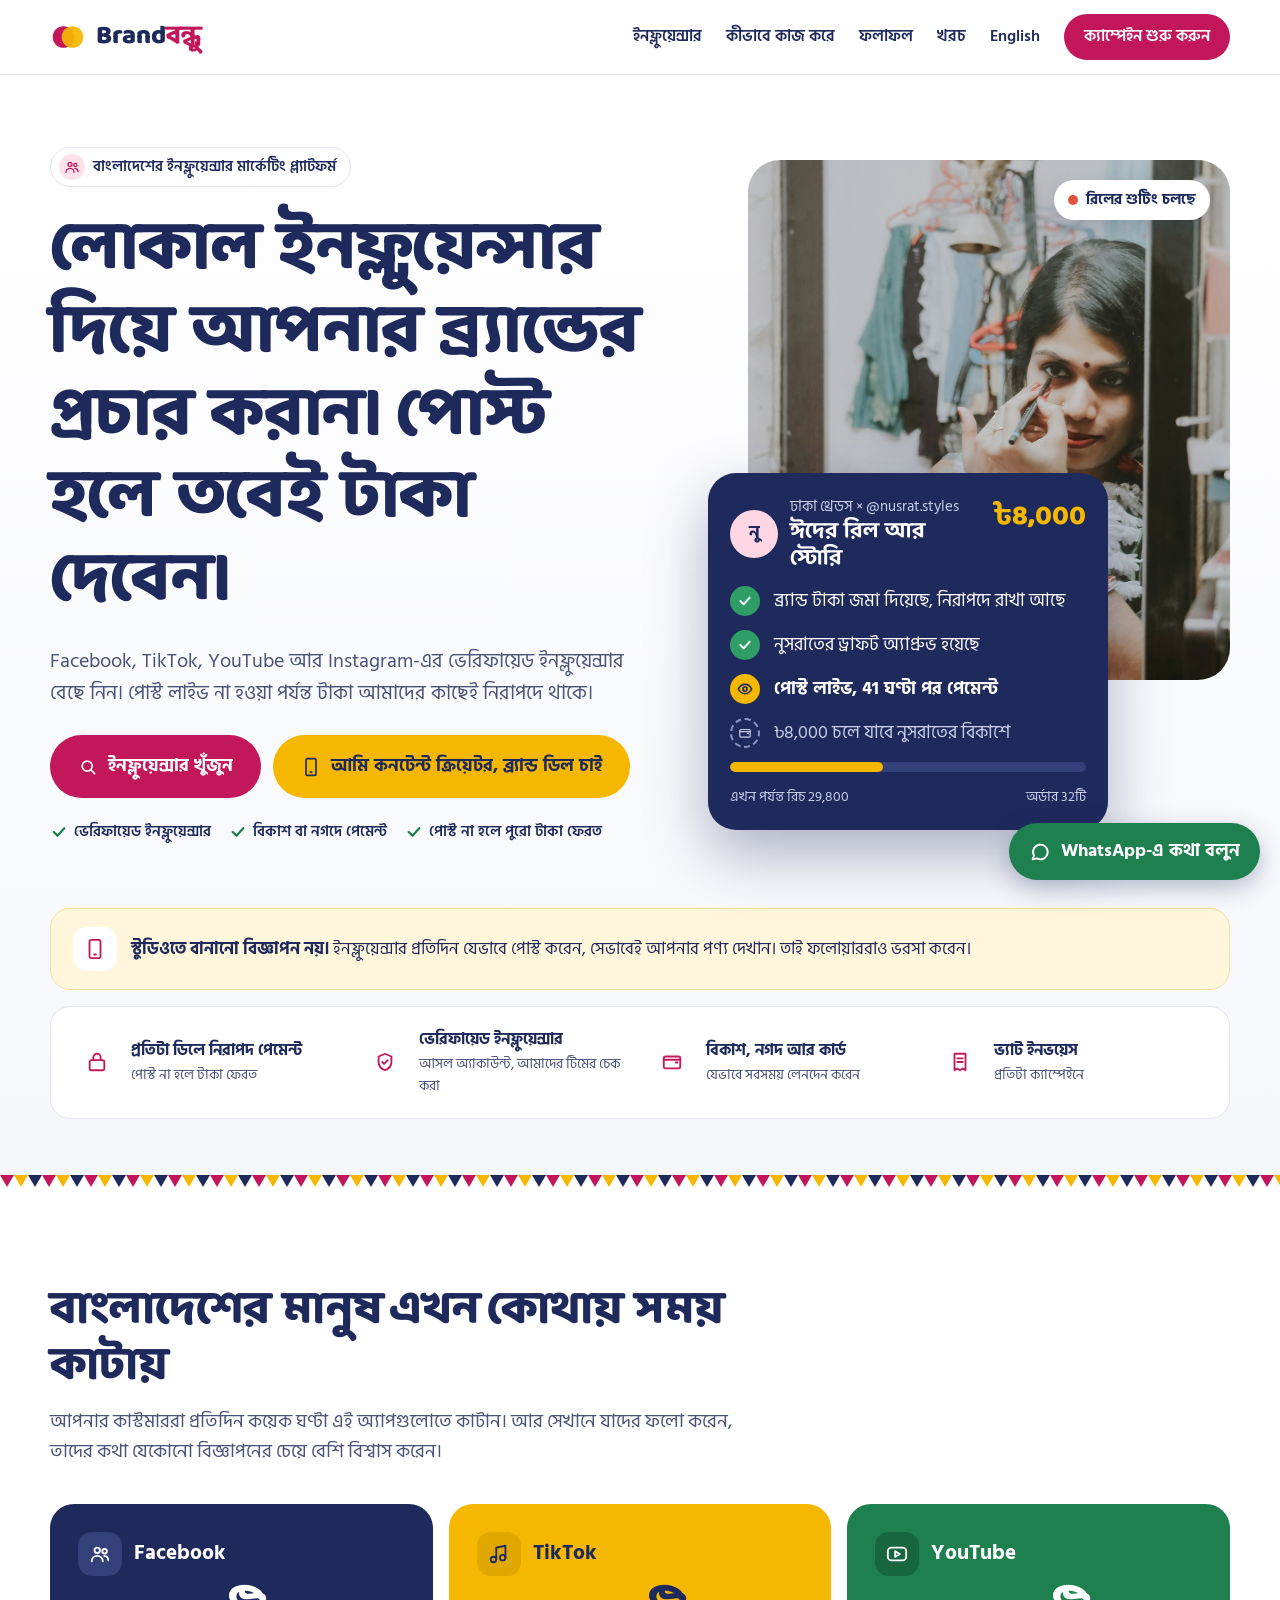
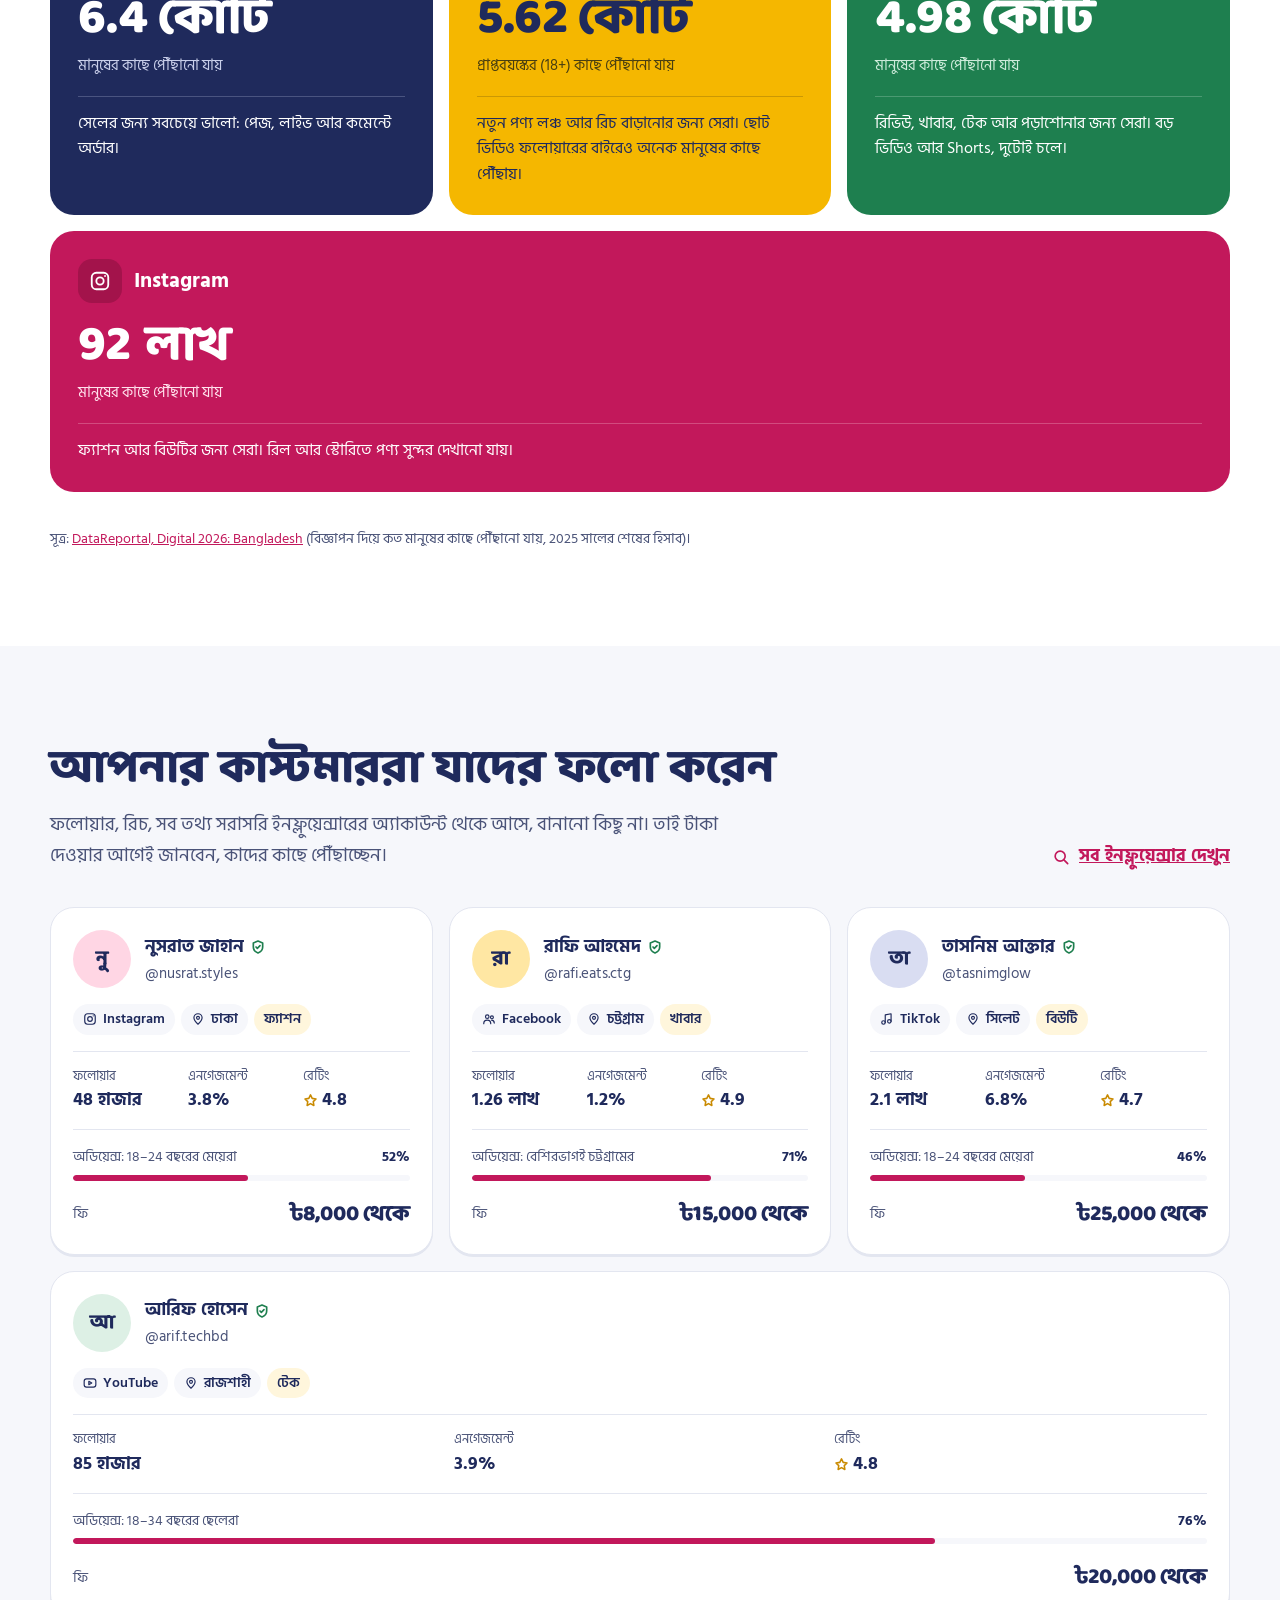
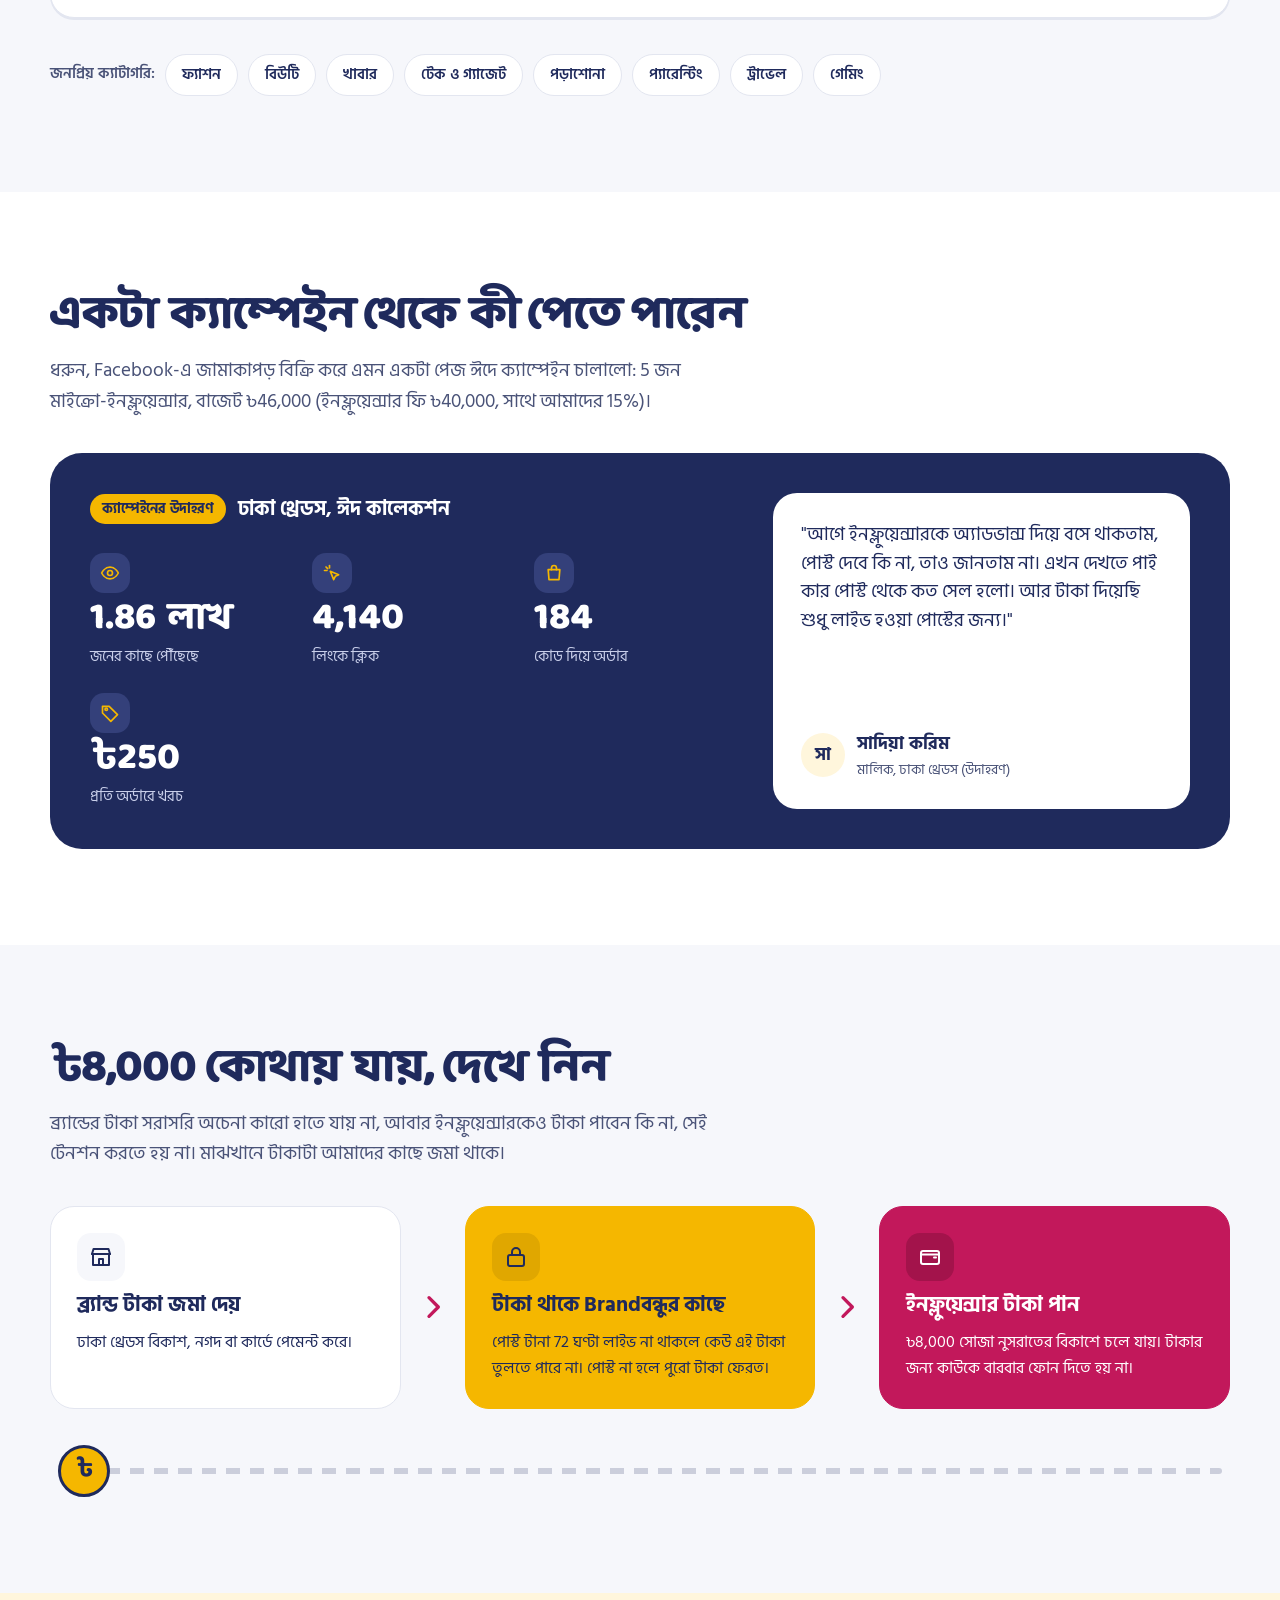
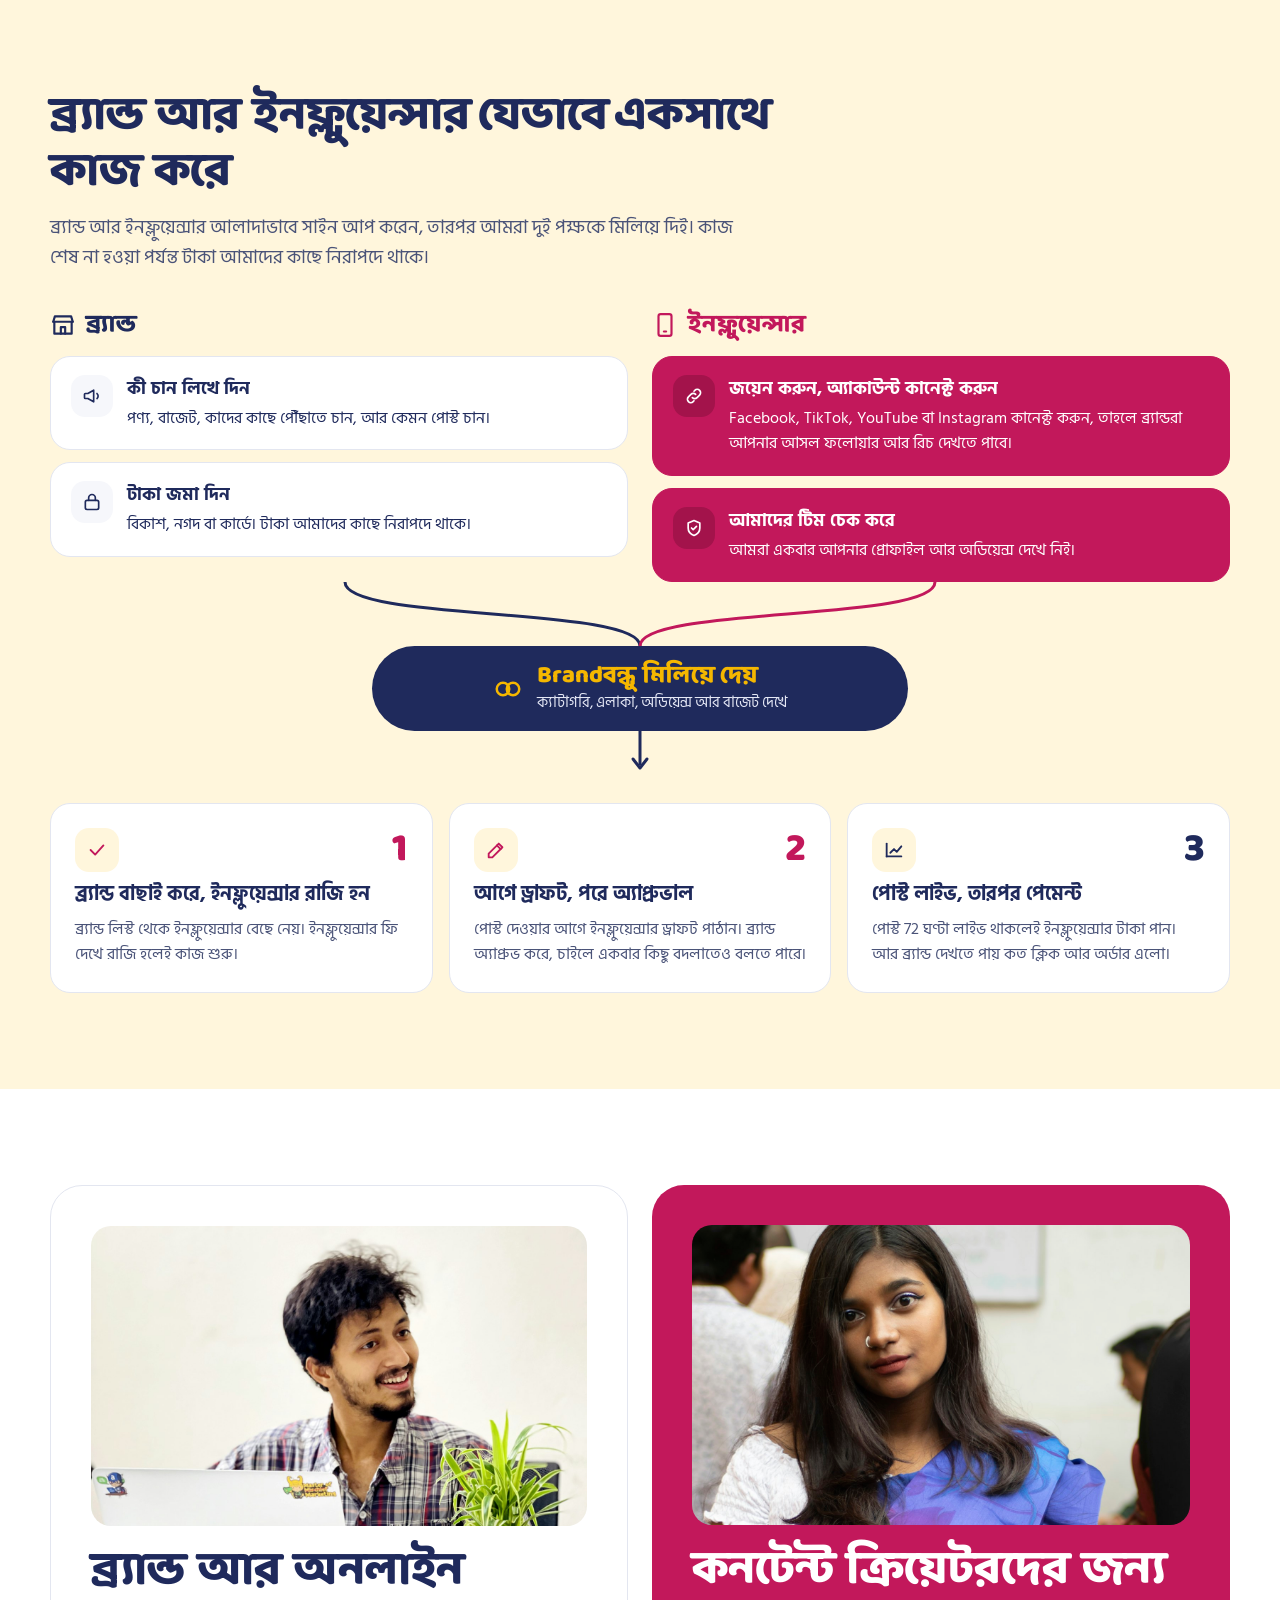
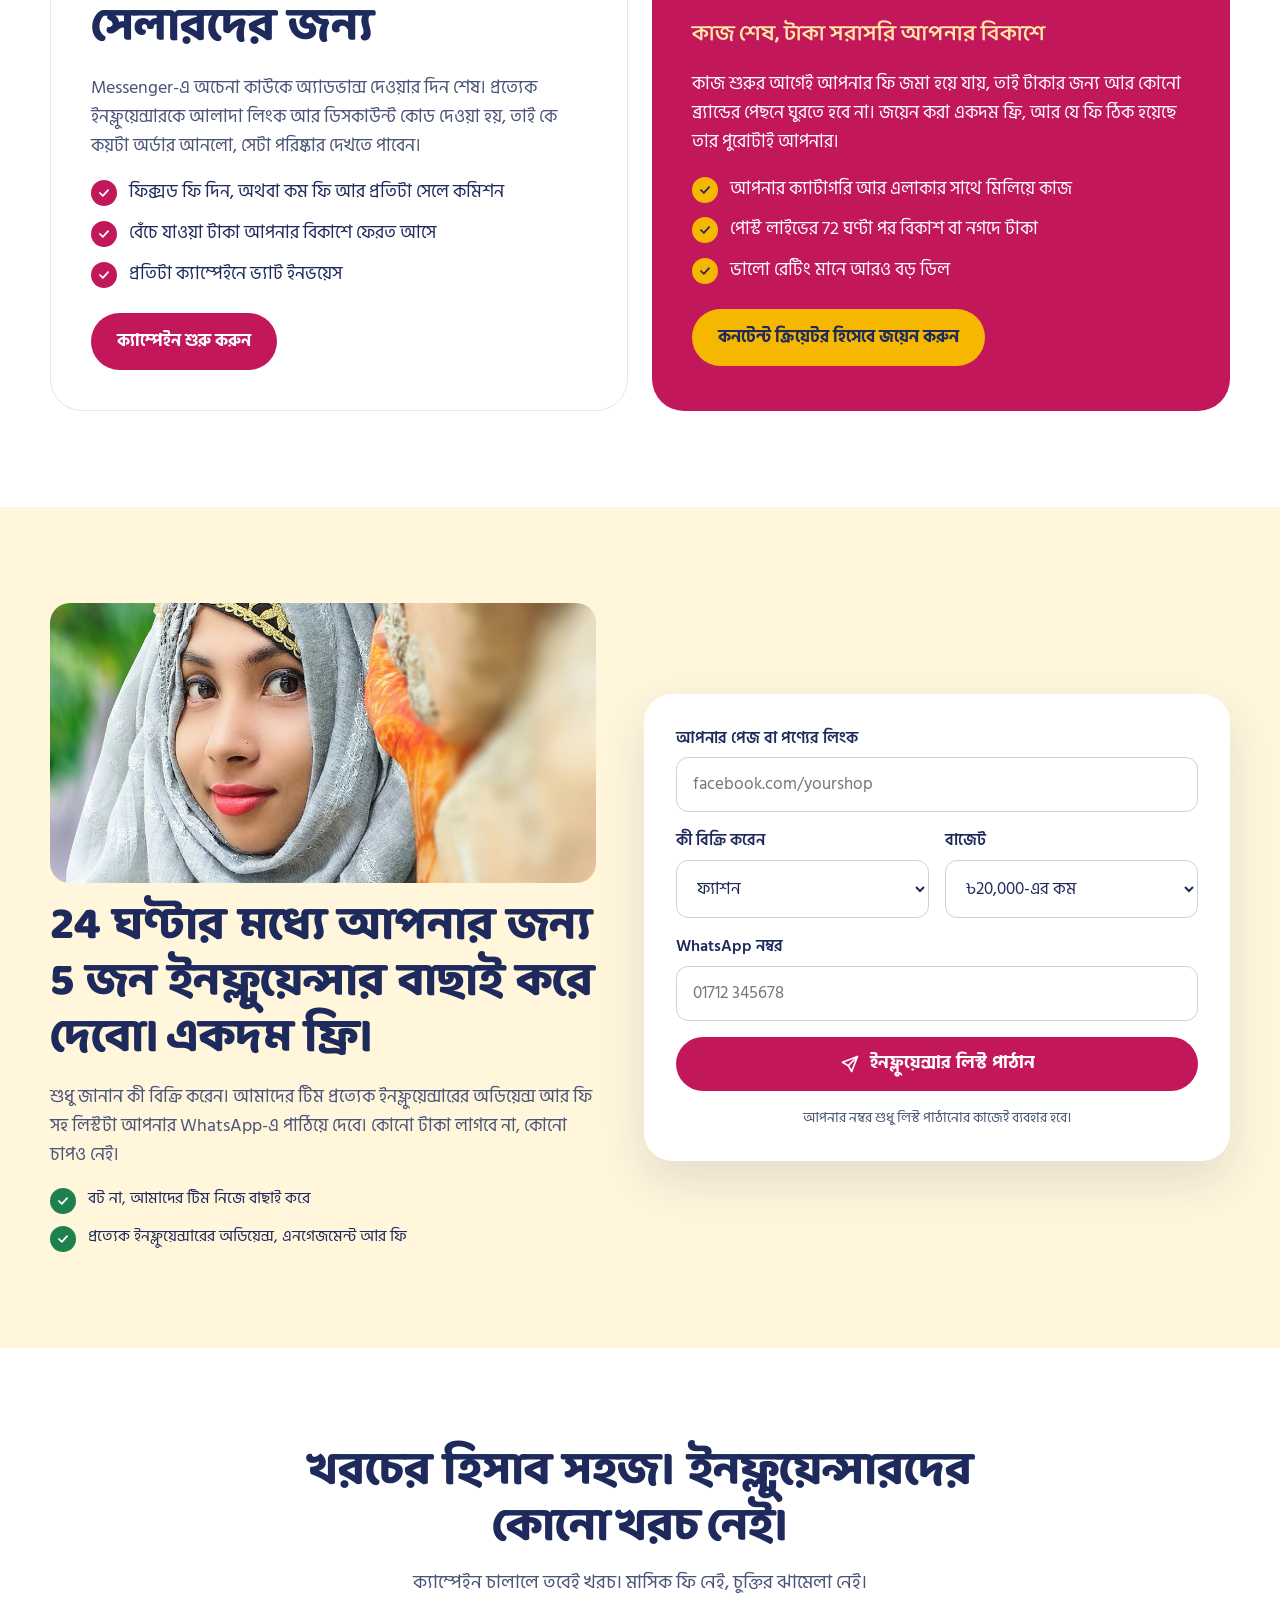
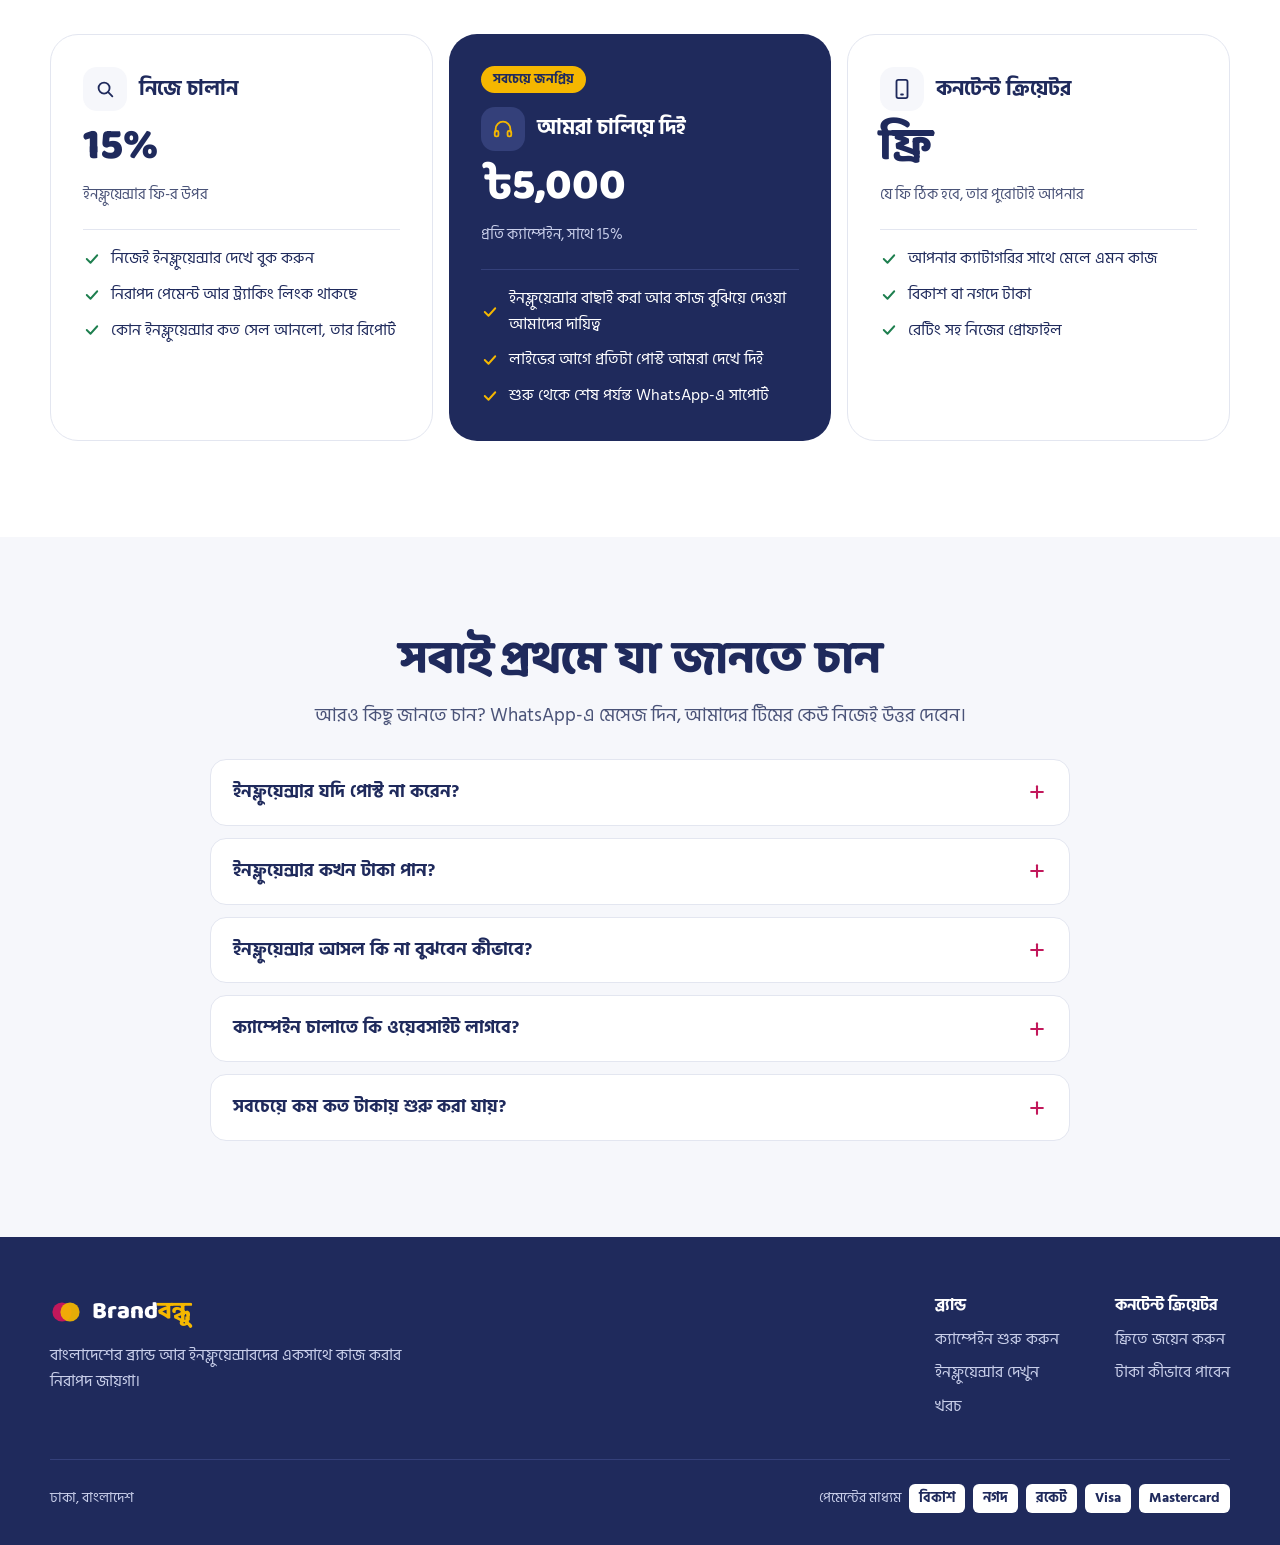
==== commit 74575c71: "Replace stock photos with real photos of Bangladeshi people Swap the four foreign stock images for f" ====
--- a/bn/index.html
+++ b/bn/index.html
@@ -12,7 +12,7 @@
 <meta property="og:type" content="website">
 <meta property="og:locale" content="bn_BD">
 <meta property="og:url" content="https://solid-computing.github.io/BrandBondhu/bn/">
-<meta property="og:image" content="https://solid-computing.github.io/BrandBondhu/assets/creator-ringlight.jpg">
+<meta property="og:image" content="https://solid-computing.github.io/BrandBondhu/assets/hero-creator-bd.jpg">
 <meta name="twitter:card" content="summary_large_image">
 <meta name="theme-color" content="#C2185B">
 <link rel="icon" href="../assets/favicon.svg" type="image/svg+xml">
@@ -31,6 +31,7 @@
 @media (max-width: 760px){.bb-navlinks{display:none !important}.bb-mobilebar{display:flex !important}.bb-sec{padding-top:56px !important;padding-bottom:56px !important;padding-left:20px !important;padding-right:20px !important;gap:24px !important}.bb-heroin{padding:28px 20px 32px !important;gap:28px !important}.bb-herocol{padding-bottom:0 !important}.bb-heroimg{height:300px !important;width:100% !important;margin-left:0 !important;border-radius:24px !important}.bb-ticket{position:relative !important;width:auto !important;margin:-72px 12px 0 !important}.bb-pad{padding:22px !important;border-radius:24px !important}.bb-chevwrap{width:100% !important;justify-content:center !important}.bb-chevwrap svg{transform:rotate(90deg)}.bb-merge{display:none !important}.bb-walabel{display:none}.bb-wa{padding:16px !important}.bb-trust{padding:16px !important;gap:14px !important}.bb-btns a{flex:1 1 100%;justify-content:center}footer a{display:inline-block;padding:8px 0}.bb-h1{font-size:34px !important;line-height:1.08 !important}.bb-heroin p{font-size:17px !important}}
 h1,h2,h3{line-height:1.22 !important}p,li{line-height:1.6}</style>
 <style>[hidden]{display:none !important}</style>
+<!-- Photos (Unsplash License): hero by Neha Maheen Mahfin, seller by syful islam, creators panel by Sharaf Ahmed, shortlist form by Rejaul Karim. -->
 </head>
 <body>
 <div style="min-height: 100vh; background: #FFFFFF; color: #1F2A5C; font-family: 'Hind Siliguri', system-ui, sans-serif; font-size: 18px; line-height: 1.6">
@@ -80,8 +81,8 @@
 </ul>
 </div>
 <div class="bb-herocol" style="flex: 1 1 420px; min-width: 0; position: relative; padding-bottom: 150px">
-<img src="../assets/creator-ringlight.jpg" alt="রিং লাইটের সামনে ফোনে ফ্যাশন ভিডিও করছেন একজন ইনফ্লুয়েন্সার" class="bb-heroimg" style="display: block; width: calc(100% - 40px); margin-left: 40px; height: 520px; object-fit: cover; object-position: 35% center; border-radius: 32px">
-<span style="position: absolute; top: 20px; right: 20px; display: inline-flex; align-items: center; gap: 8px; background: #FFFFFF; color: #1F2A5C; font-weight: 700; font-size: 15px; padding: 8px 14px; border-radius: 999px; box-shadow: 0 8px 20px rgba(31,42,92,0.18)"><span style="width: 10px; height: 10px; border-radius: 999px; background: #E0533D"></span>ঢাকা থ্রেডসের শুটিং চলছে</span>
+<img src="../assets/hero-creator-bd.jpg" alt="শুটিংয়ের আগে কাপড়ের র‍্যাকের সামনে সাজছেন একজন ইনফ্লুয়েন্সার" class="bb-heroimg" style="display: block; width: calc(100% - 40px); margin-left: 40px; height: 520px; object-fit: cover; object-position: center 40%; border-radius: 32px">
+<span style="position: absolute; top: 20px; right: 20px; display: inline-flex; align-items: center; gap: 8px; background: #FFFFFF; color: #1F2A5C; font-weight: 700; font-size: 15px; padding: 8px 14px; border-radius: 999px; box-shadow: 0 8px 20px rgba(31,42,92,0.18)"><span style="width: 10px; height: 10px; border-radius: 999px; background: #E0533D"></span>রিলের শুটিং চলছে</span>
 <div class="bb-ticket" style="position: absolute; left: 0; bottom: 0; width: min(400px, 94%); background: #1F2A5C; color: #FFFFFF; border-radius: 28px; padding: 22px; box-sizing: border-box; display: flex; flex-direction: column; gap: 14px; box-shadow: 0 24px 60px rgba(31,42,92,0.35)">
 <div style="display: flex; justify-content: space-between; align-items: flex-start; gap: 12px">
 <div style="display: flex; gap: 12px; align-items: center">
@@ -311,7 +312,7 @@
 </div></section>
 <section><div class="bb-sec" style="max-width: 1180px; margin: 0 auto; padding: 96px 24px; display: flex; flex-wrap: wrap; gap: 24px">
 <div class="bb-pad" style="flex: 1 1 460px; min-width: 0; border: 1px solid #E3E6F0; border-radius: 32px; padding: 40px; box-sizing: border-box; display: flex; flex-direction: column; gap: 18px">
-<img src="../assets/seller-packing.jpg" alt="ল্যাপটপের পাশে বসে অর্ডার প্যাক করছেন একজন উদ্যোক্তা" style="width: 100%; height: 300px; object-fit: cover; object-position: center 35%; border-radius: 20px; display: block">
+<img src="../assets/seller-laptop-bd.jpg" alt="ল্যাপটপে কাজ করতে করতে হাসছেন একজন অনলাইন সেলার" style="width: 100%; height: 300px; object-fit: cover; object-position: center 45%; border-radius: 20px; display: block">
 <h2 style="margin: 0; font-family: 'Baloo Da 2', 'Hind Siliguri', sans-serif; font-weight: 800; font-size: clamp(32px, 3.8vw, 46px); line-height: 1.06; letter-spacing: -0.02em">ব্র্যান্ড আর অনলাইন সেলারদের জন্য</h2>
 <p style="margin: 0; color: #4A5378">Messenger-এ অচেনা কাউকে অ্যাডভান্স দেওয়ার দিন শেষ। প্রত্যেক ইনফ্লুয়েন্সারকে আলাদা লিংক আর ডিসকাউন্ট কোড দেওয়া হয়, তাই কে কয়টা অর্ডার আনলো, সেটা পরিষ্কার দেখতে পাবেন।</p>
 <ul style="margin: 0; padding: 0; list-style: none; display: flex; flex-direction: column; gap: 12px">
@@ -322,7 +323,7 @@
 <div><a href="#shortlist" style="background: #C2185B; color: #FFFFFF; text-decoration: none; padding: 15px 26px; border-radius: 999px; font-weight: 700; font-size: 17px; display: inline-flex; align-items: center; gap: 10px; margin-top: 6px">ক্যাম্পেইন শুরু করুন</a></div>
 </div>
 <div class="bb-pad" style="flex: 1 1 460px; min-width: 0; background: #C2185B; color: #FFFFFF; border-radius: 32px; padding: 40px; box-sizing: border-box; display: flex; flex-direction: column; gap: 18px">
-<img src="../assets/creator-outfit.jpg" alt="ফোনের ক্যামেরায় পোশাক দেখাচ্ছেন একজন কনটেন্ট ক্রিয়েটর" style="width: 100%; height: 300px; object-fit: cover; object-position: 65% 25%; border-radius: 20px; display: block">
+<img src="../assets/creator-sari-phone.jpg" alt="বেগুনি শাড়ি পরে হাতে ফোন নিয়ে একজন কনটেন্ট ক্রিয়েটর" style="width: 100%; height: 300px; object-fit: cover; object-position: center 15%; border-radius: 20px; display: block">
 <h2 style="margin: 0; font-family: 'Baloo Da 2', 'Hind Siliguri', sans-serif; font-weight: 800; font-size: clamp(32px, 3.8vw, 46px); line-height: 1.06; letter-spacing: -0.02em">কনটেন্ট ক্রিয়েটরদের জন্য</h2>
 <p lang="bn" style="margin: 0; font-family: 'Baloo Da 2', 'Hind Siliguri', sans-serif; font-size: 22px; font-weight: 600; color: #FFE7A3">কাজ শেষ, টাকা সরাসরি আপনার বিকাশে</p>
 <p style="margin: 0">কাজ শুরুর আগেই আপনার ফি জমা হয়ে যায়, তাই টাকার জন্য আর কোনো ব্র্যান্ডের পেছনে ঘুরতে হবে না। জয়েন করা একদম ফ্রি, আর যে ফি ঠিক হয়েছে তার পুরোটাই আপনার।</p>
@@ -336,7 +337,7 @@
 </div></section>
 <section id="shortlist" aria-labelledby="sl-title" style="background: #FFF6DC"><div class="bb-sec" style="max-width: 1180px; margin: 0 auto; padding: 96px 24px; display: flex; flex-wrap: wrap; gap: 48px; align-items: center">
 <div style="flex: 1 1 380px; min-width: 0; display: flex; flex-direction: column; gap: 16px">
-<img src="../assets/creator-hijab.jpg" alt="হিজাব পরা একজন ইনফ্লুয়েন্সার রিং লাইটে ভিডিও করছেন" style="width: 100%; height: 280px; object-fit: cover; object-position: center 30%; border-radius: 20px; display: block">
+<img src="../assets/creator-hijab-bd.jpg" alt="ধূসর হিজাব পরে হাসিমুখে একজন ইনফ্লুয়েন্সার" style="width: 100%; height: 280px; object-fit: cover; object-position: center 30%; border-radius: 20px; display: block">
 <h2 id="sl-title" style="margin: 0; font-family: 'Baloo Da 2', 'Hind Siliguri', sans-serif; font-weight: 800; font-size: clamp(32px, 3.8vw, 46px); line-height: 1.06; letter-spacing: -0.02em">24 ঘণ্টার মধ্যে আপনার জন্য 5 জন ইনফ্লুয়েন্সার বাছাই করে দেবো। একদম ফ্রি।</h2>
 <p style="margin: 0; color: #4A5378">শুধু জানান কী বিক্রি করেন। আমাদের টিম প্রত্যেক ইনফ্লুয়েন্সারের অডিয়েন্স আর ফি সহ লিস্টটা আপনার WhatsApp-এ পাঠিয়ে দেবে। কোনো টাকা লাগবে না, কোনো চাপও নেই।</p>
 <ul style="margin: 0; padding: 0; list-style: none; display: flex; flex-direction: column; gap: 10px; font-size: 16px">
@@ -348,7 +349,7 @@
 <div style="display: flex; flex-direction: column; gap: 6px"><label for="sl-page" style="font-weight: 600; font-size: 16px">আপনার পেজ বা পণ্যের লিংক</label><input id="sl-page" type="text" inputmode="url" autocomplete="url" placeholder="facebook.com/yourshop" style="font: inherit; font-size: 17px; padding: 13px 16px; border: 1px solid #CBD0E2; border-radius: 12px; background: #FFFFFF; color: #1F2A5C; min-width: 0"></div>
 <div style="display: flex; flex-wrap: wrap; gap: 16px">
 <div style="flex: 1 1 160px; display: flex; flex-direction: column; gap: 6px"><label for="sl-cat" style="font-weight: 600; font-size: 16px">কী বিক্রি করেন</label><select id="sl-cat" style="font: inherit; font-size: 17px; padding: 13px 16px; border: 1px solid #CBD0E2; border-radius: 12px; background: #FFFFFF; color: #1F2A5C; min-width: 0"><option>ফ্যাশন</option><option>বিউটি</option><option>খাবার</option><option>টেক ও গ্যাজেট</option><option>অন্য কিছু</option></select></div>
-<div style="flex: 1 1 160px; display: flex; flex-direction: column; gap: 6px"><label for="sl-budget" style="font-weight: 600; font-size: 16px">বাজেট</label><select id="sl-budget" style="font: inherit; font-size: 17px; padding: 13px 16px; border: 1px solid #CBD0E2; border-radius: 12px; background: #FFFFFF; color: #1F2A5C; min-width: 0"><option>৳20,000-এর কম</option><option>৳20,000 – ৳50,000</option><option>৳50,000 – ৳1,00,000</option><option>৳1,00,000-এর বেশি</option></select></div>
+<div style="flex: 1 1 160px; display: flex; flex-direction: column; gap: 6px"><label for="sl-budget" style="font-weight: 600; font-size: 16px">বাজেট</label><select id="sl-budget" style="font: inherit; font-size: 17px; padding: 13px 16px; border: 1px solid #CBD0E2; border-radius: 12px; background: #FFFFFF; color: #1F2A5C; min-width: 0"><option>৳20,000-এর কম</option><option>৳20,000 – ৳50,000</option><option>৳50,000 – ৳100,000</option><option>৳100,000-এর বেশি</option></select></div>
 </div>
 <div style="display: flex; flex-direction: column; gap: 6px"><label for="sl-wa" style="font-weight: 600; font-size: 16px">WhatsApp নম্বর</label><input id="sl-wa" type="tel" required autocomplete="tel" placeholder="01712 345678" style="font: inherit; font-size: 17px; padding: 13px 16px; border: 1px solid #CBD0E2; border-radius: 12px; background: #FFFFFF; color: #1F2A5C; min-width: 0"></div>
 <button type="submit" style="font: inherit; font-weight: 700; font-size: 18px; min-height: 54px; background: #C2185B; color: #FFFFFF; border: 0; border-radius: 999px; cursor: pointer; display: flex; align-items: center; justify-content: center; gap: 10px"><svg width="20" height="20" viewBox="0 0 24 24" fill="none" stroke="#FFFFFF" stroke-width="2" stroke-linecap="round" stroke-linejoin="round" aria-hidden="true" style="flex: none"><path d="M21 3L10 14"></path><path d="M21 3l-7 18-4-7-7-4z"></path></svg>ইনফ্লুয়েন্সার লিস্ট পাঠান</button>
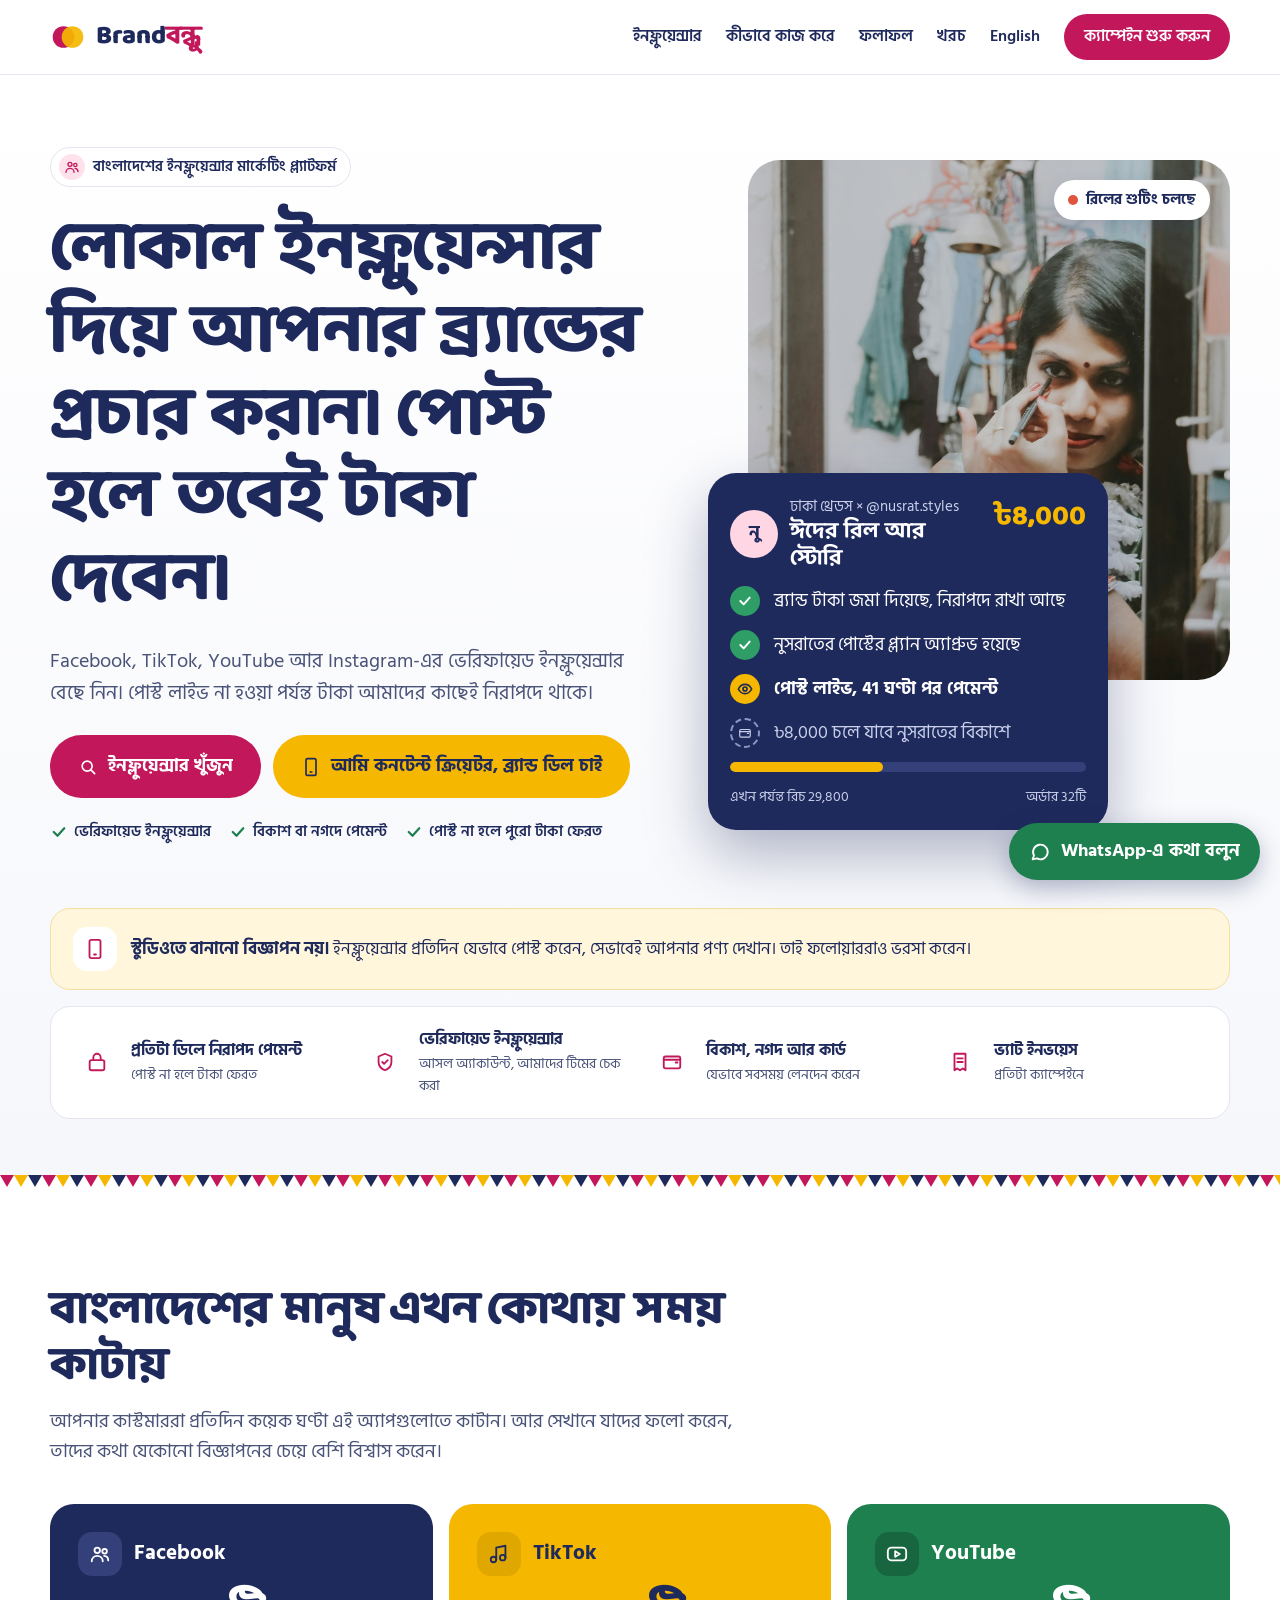
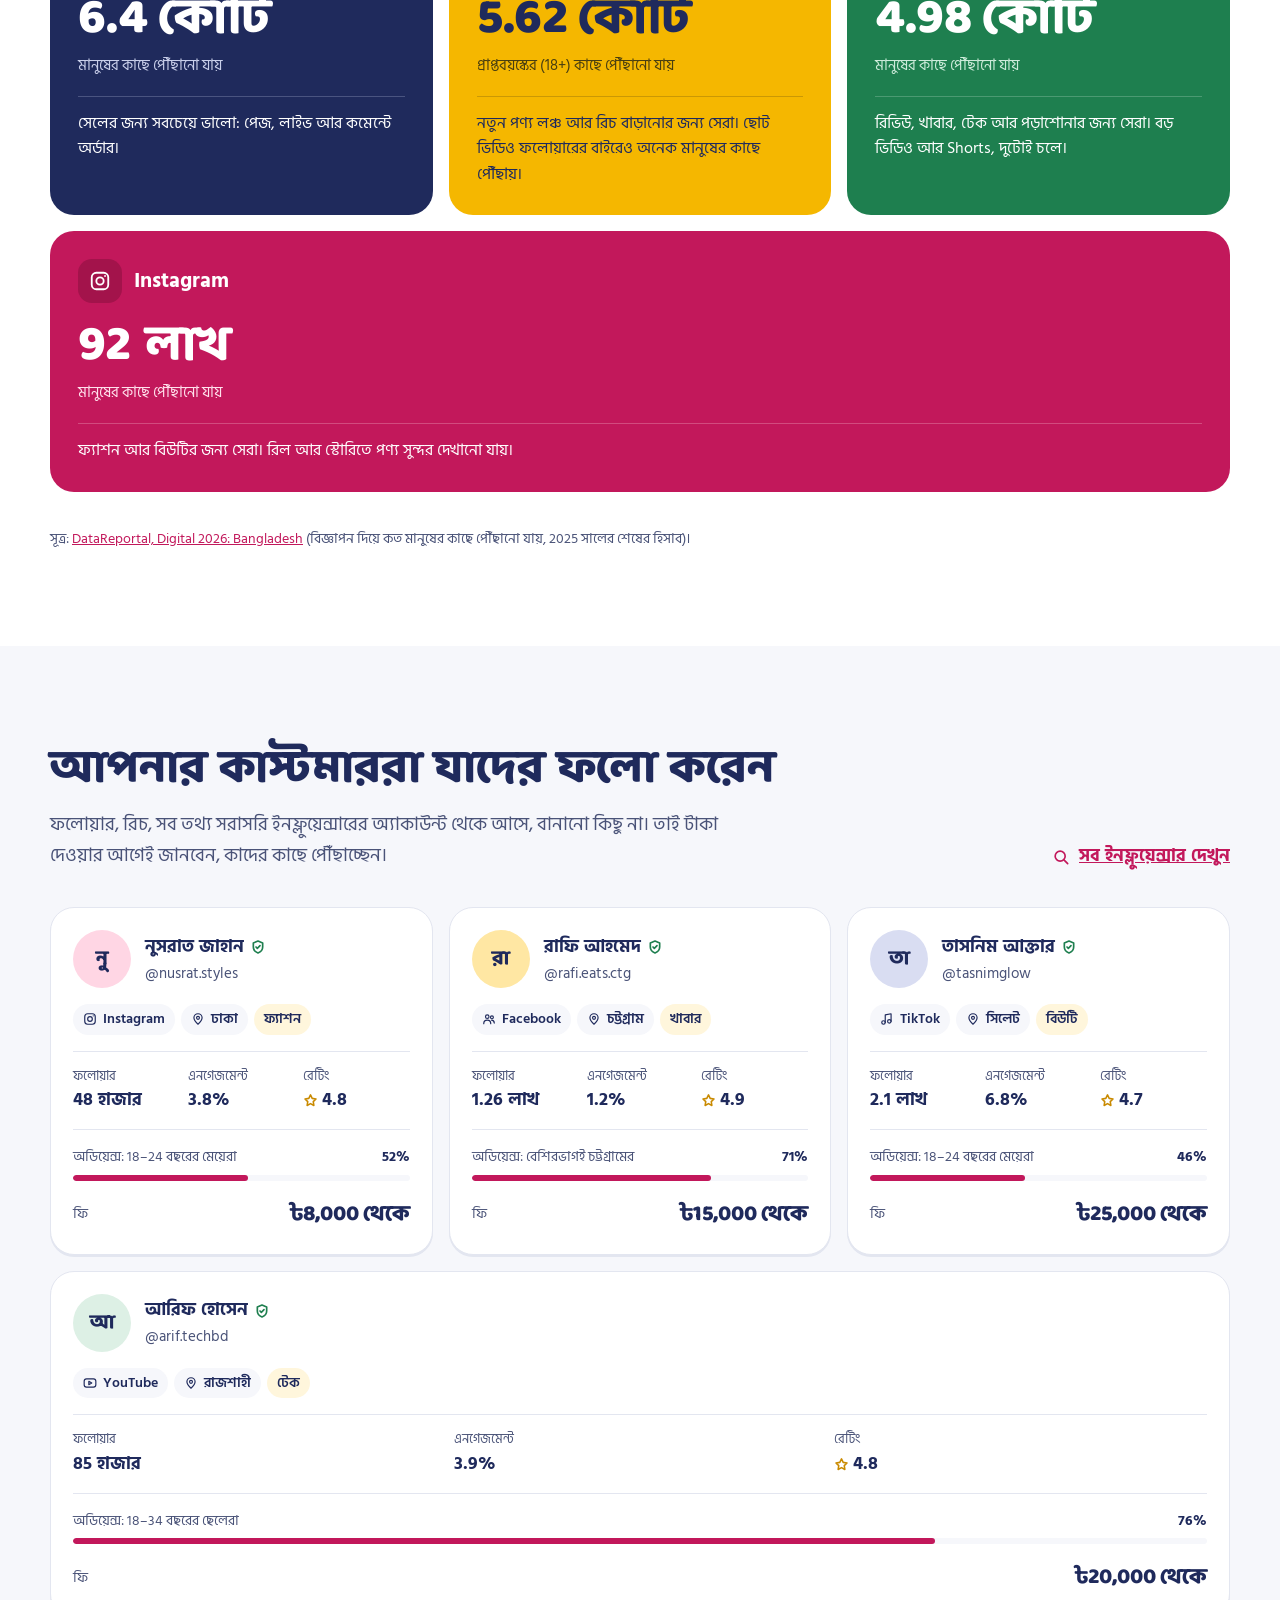
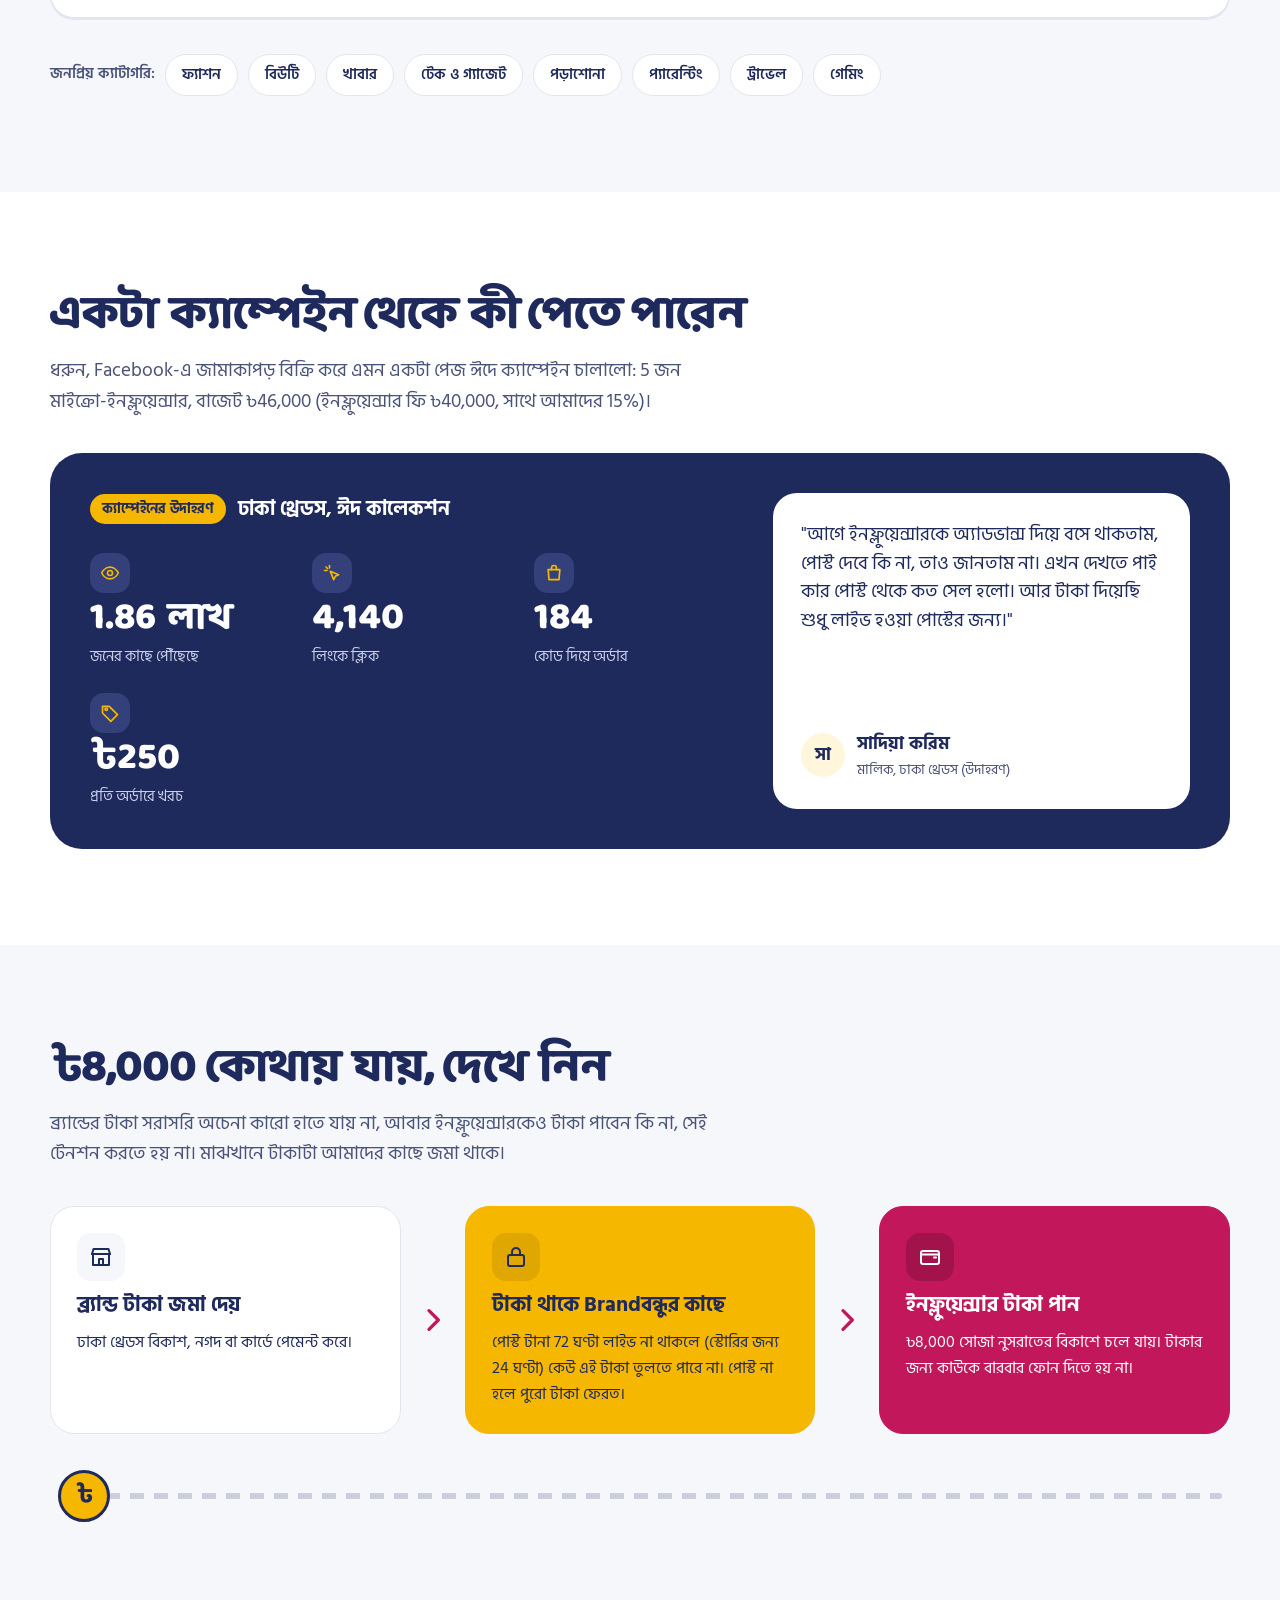
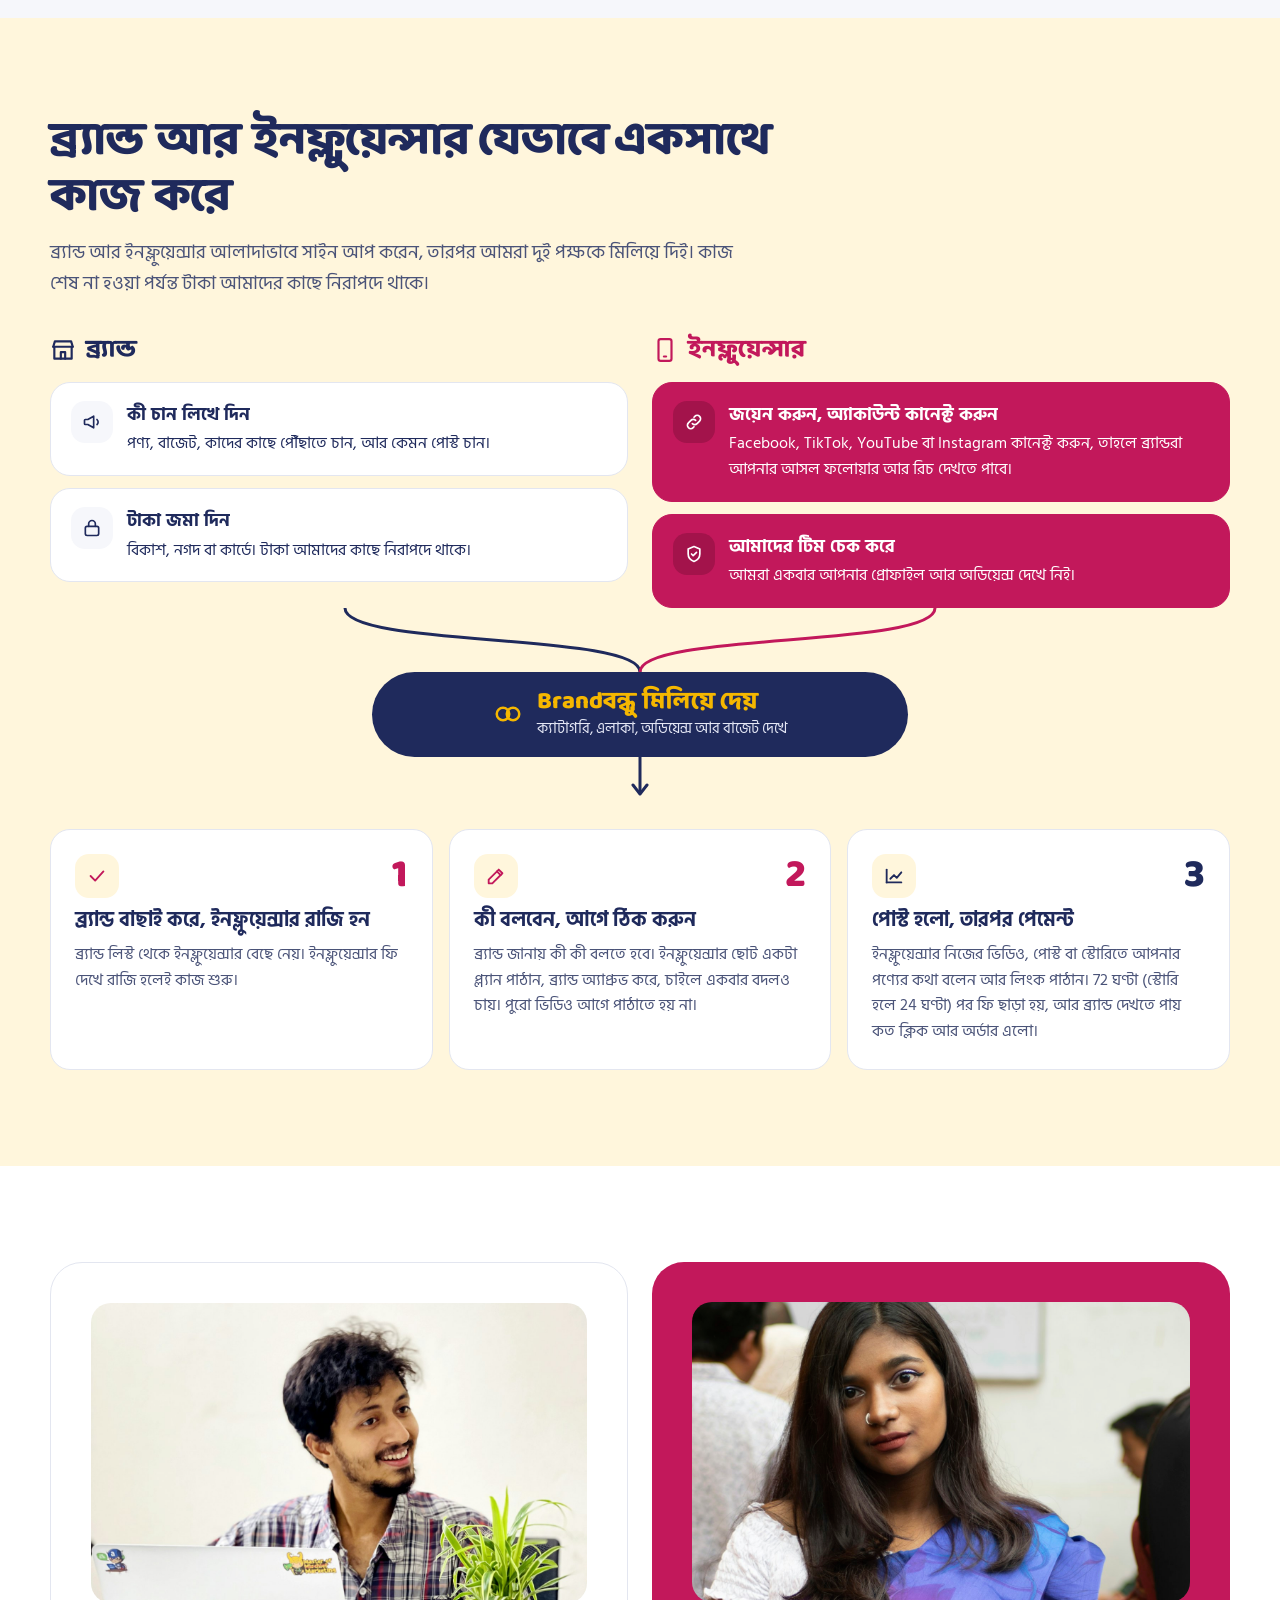
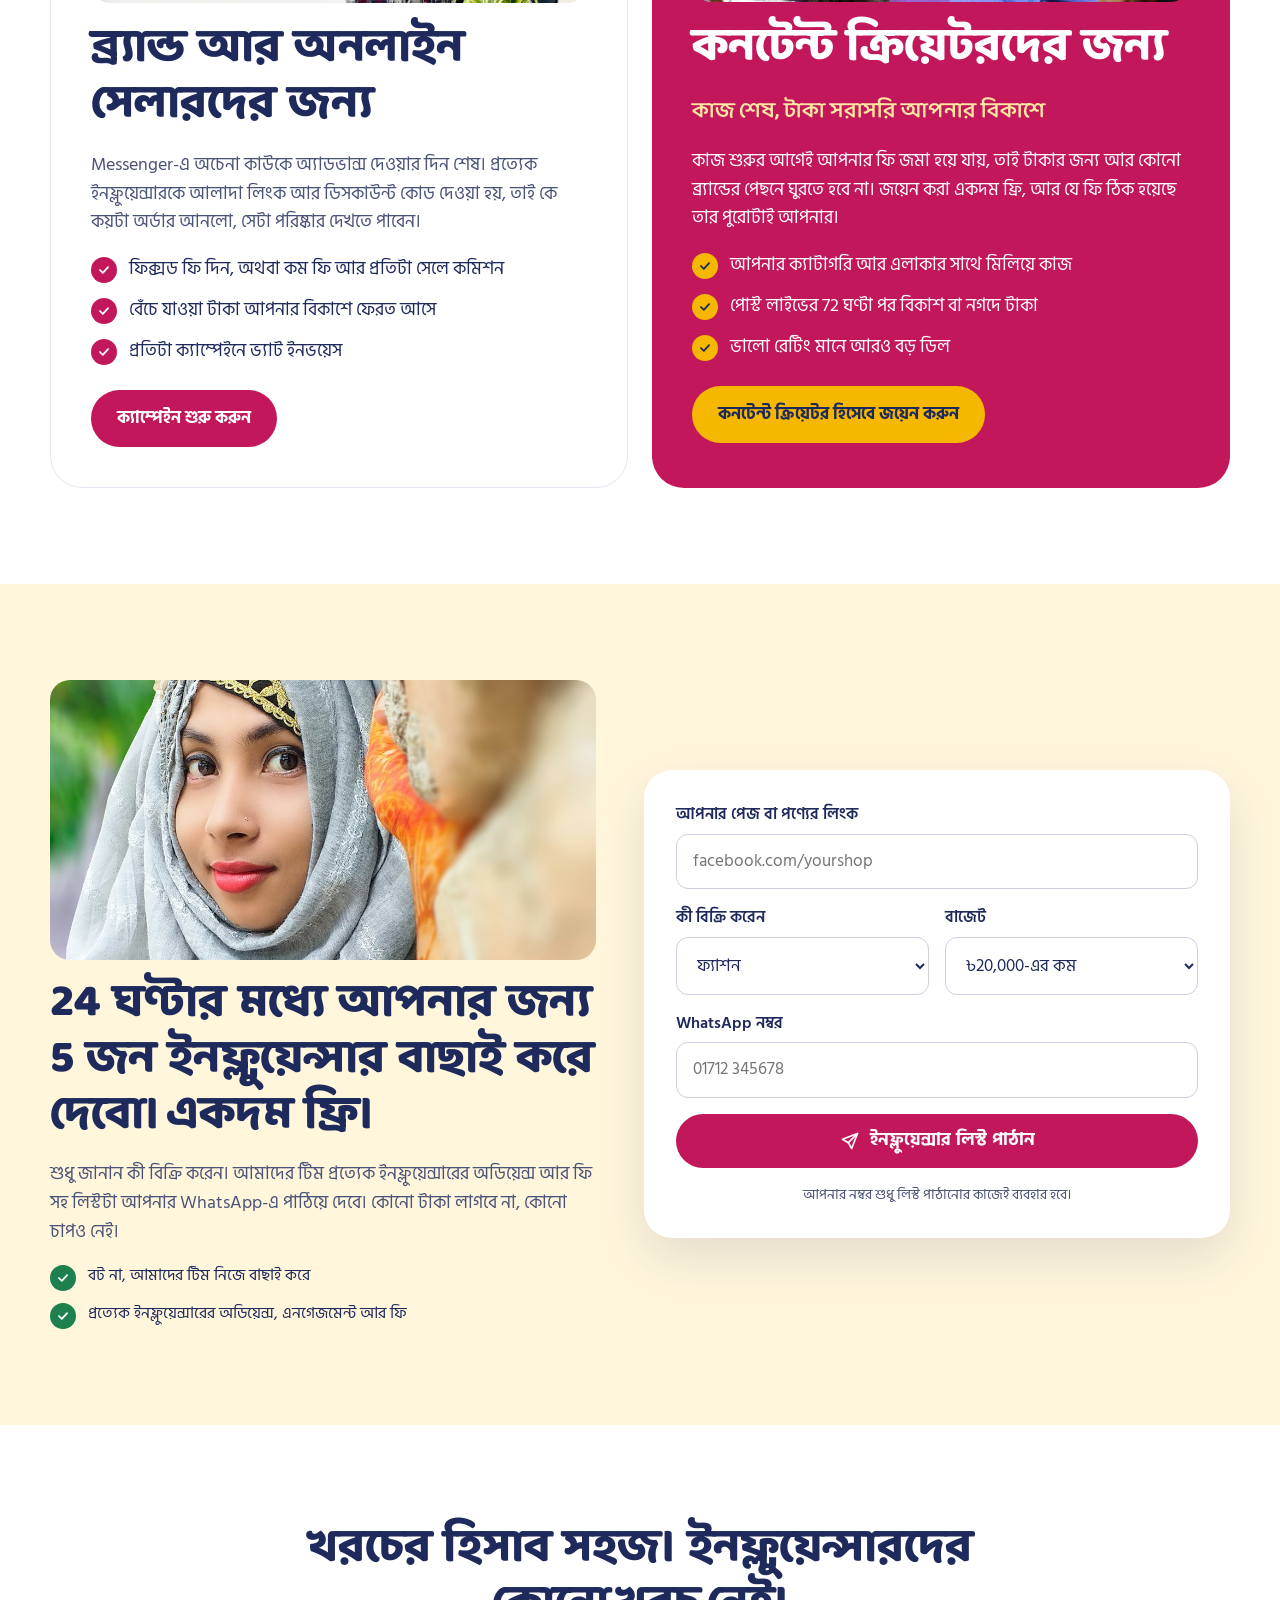
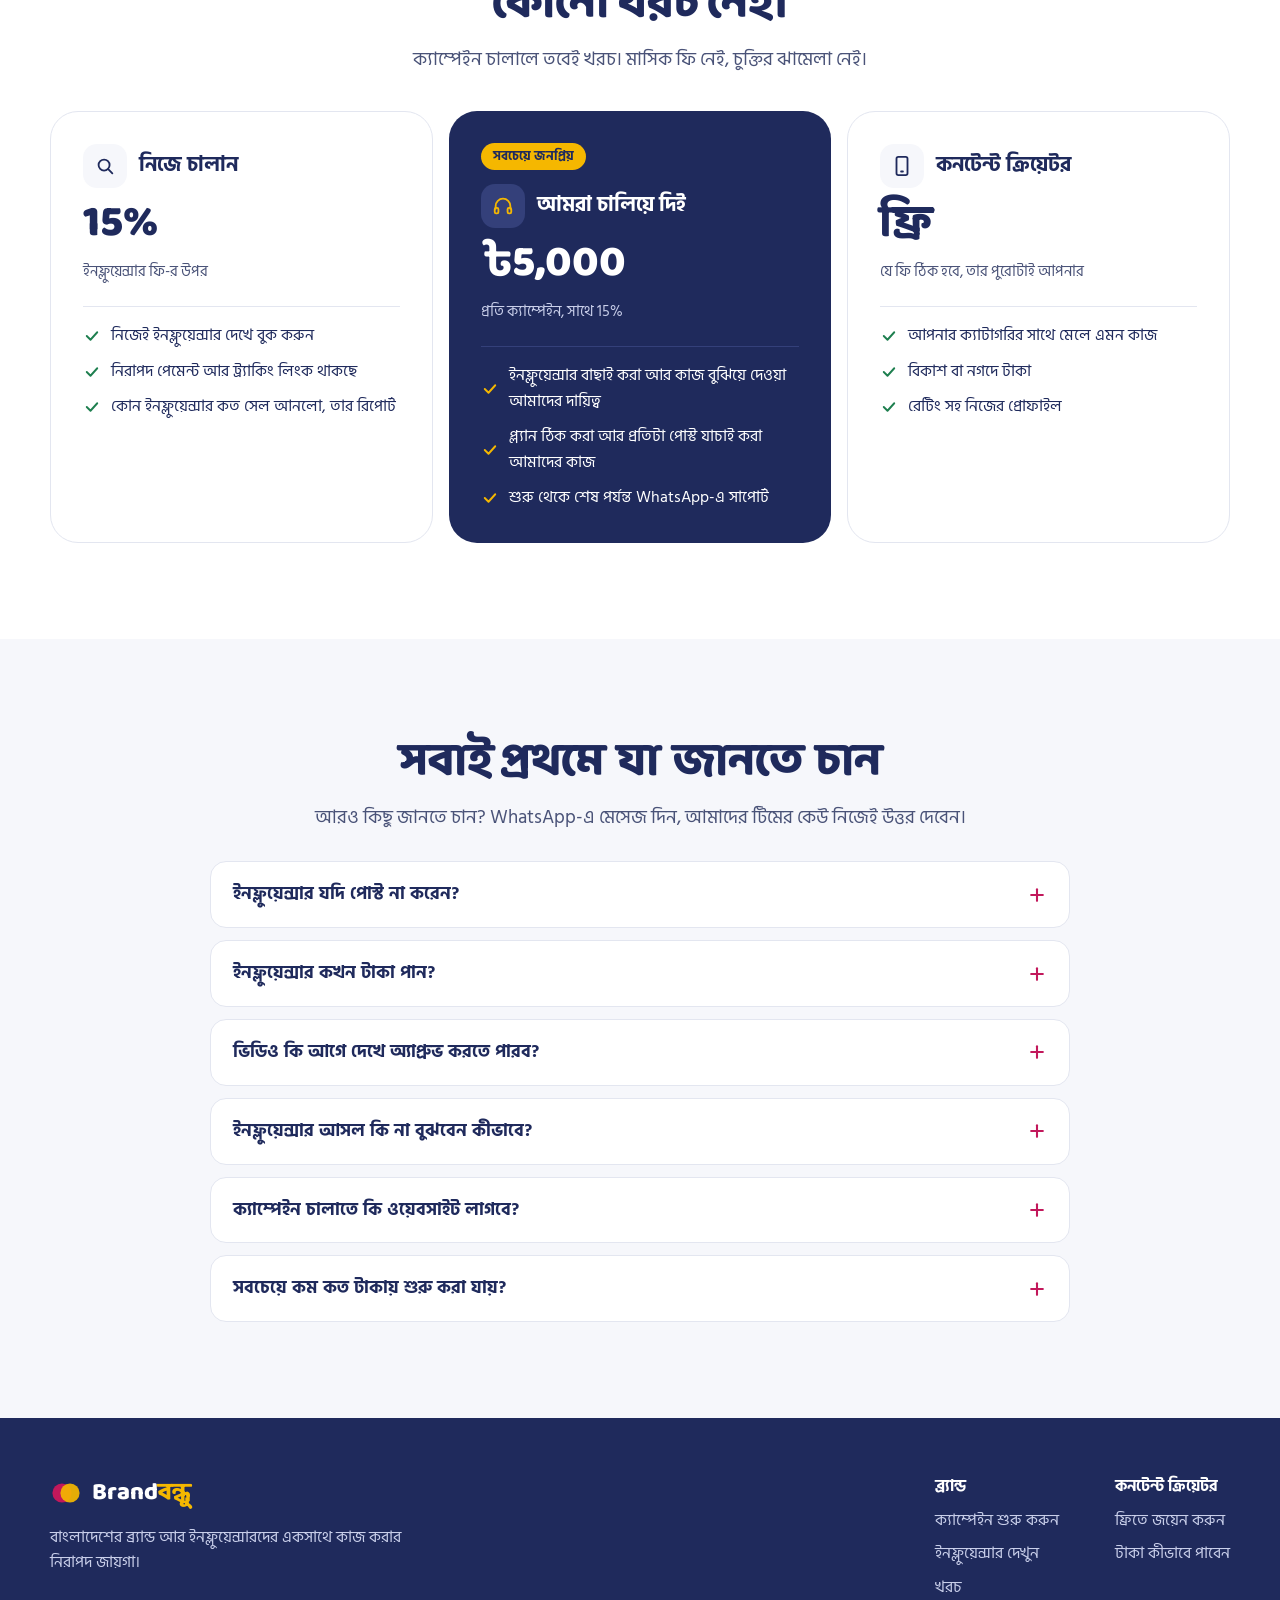
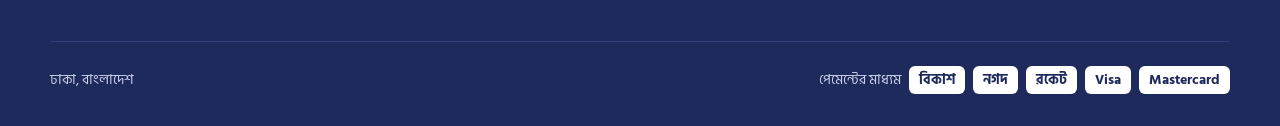
==== commit ed88b669: "Model real sponsored-content deals: key points + proof, not draft approval Influencers keep making t" ====
--- a/bn/index.html
+++ b/bn/index.html
@@ -93,7 +93,7 @@
 </div>
 <ol style="list-style: none; margin: 0; padding: 0; display: flex; flex-direction: column; gap: 14px">
 <li style="display: flex; align-items: center; gap: 14px; "><span style="width: 30px; height: 30px; border-radius: 999px; background: #2E9E66; display: flex; align-items: center; justify-content: center; flex: none"><svg width="16" height="16" viewBox="0 0 24 24" fill="none" stroke="#FFFFFF" stroke-width="3" stroke-linecap="round" stroke-linejoin="round" aria-hidden="true" style="flex: none"><path d="M5 12l5 5 9-10"></path></svg></span><span>ব্র্যান্ড টাকা জমা দিয়েছে, নিরাপদে রাখা আছে</span></li>
-<li style="display: flex; align-items: center; gap: 14px; "><span style="width: 30px; height: 30px; border-radius: 999px; background: #2E9E66; display: flex; align-items: center; justify-content: center; flex: none"><svg width="16" height="16" viewBox="0 0 24 24" fill="none" stroke="#FFFFFF" stroke-width="3" stroke-linecap="round" stroke-linejoin="round" aria-hidden="true" style="flex: none"><path d="M5 12l5 5 9-10"></path></svg></span><span>নুসরাতের ড্রাফট অ্যাপ্রুভ হয়েছে</span></li>
+<li style="display: flex; align-items: center; gap: 14px; "><span style="width: 30px; height: 30px; border-radius: 999px; background: #2E9E66; display: flex; align-items: center; justify-content: center; flex: none"><svg width="16" height="16" viewBox="0 0 24 24" fill="none" stroke="#FFFFFF" stroke-width="3" stroke-linecap="round" stroke-linejoin="round" aria-hidden="true" style="flex: none"><path d="M5 12l5 5 9-10"></path></svg></span><span>নুসরাতের পোস্টের প্ল্যান অ্যাপ্রুভ হয়েছে</span></li>
 <li style="display: flex; align-items: center; gap: 14px; font-weight: 700;"><span style="width: 30px; height: 30px; border-radius: 999px; background: #F5B700; display: flex; align-items: center; justify-content: center; flex: none"><svg width="16" height="16" viewBox="0 0 24 24" fill="none" stroke="#1F2A5C" stroke-width="2.5" stroke-linecap="round" stroke-linejoin="round" aria-hidden="true" style="flex: none"><path d="M2 12s3.5-7 10-7 10 7 10 7-3.5 7-10 7S2 12 2 12z"></path><circle cx="12" cy="12" r="3"></circle></svg></span><span>পোস্ট লাইভ, 41 ঘণ্টা পর পেমেন্ট</span></li>
 <li style="display: flex; align-items: center; gap: 14px; color: #C9CFEA;"><span style="width: 30px; height: 30px; border-radius: 999px; border: 2px dashed #8E97C4; box-sizing: border-box; display: flex; align-items: center; justify-content: center; flex: none"><svg width="14" height="14" viewBox="0 0 24 24" fill="none" stroke="#C9CFEA" stroke-width="2" stroke-linecap="round" stroke-linejoin="round" aria-hidden="true" style="flex: none"><rect x="3" y="6" width="18" height="13" rx="2"></rect><path d="M16 12.5h2"></path><path d="M3 9.5h18"></path></svg></span><span>৳8,000 চলে যাবে নুসরাতের বিকাশে</span></li>
 </ol>
@@ -273,7 +273,7 @@
 <div style="display: flex; flex-wrap: wrap; gap: 16px; align-items: stretch">
 <div style="flex: 1 1 240px; min-width: 0; background: #FFFFFF; color: #1F2A5C; border: 1px solid #E3E6F0; border-radius: 24px; padding: 26px; display: flex; flex-direction: column; gap: 12px"><span style="width: 48px; height: 48px; border-radius: 14px; background: #F6F7FB; display: flex; align-items: center; justify-content: center; flex: none"><svg width="24" height="24" viewBox="0 0 24 24" fill="none" stroke="#1F2A5C" stroke-width="2" stroke-linecap="round" stroke-linejoin="round" aria-hidden="true" style="flex: none"><path d="M3 9l1.5-5h15L21 9"></path><path d="M4 9v11h16V9"></path><path d="M3 9h18"></path><path d="M10 20v-6h4v6"></path></svg></span><h3 style="margin: 0; font-size: 21px; font-weight: 700">ব্র্যান্ড টাকা জমা দেয়</h3><p style="margin: 0; font-size: 16px">ঢাকা থ্রেডস বিকাশ, নগদ বা কার্ডে পেমেন্ট করে।</p></div>
 <div class="bb-chevwrap" style="display: flex; align-items: center; justify-content: center"><svg width="32" height="32" viewBox="0 0 24 24" fill="none" stroke="#C2185B" stroke-width="2.5" stroke-linecap="round" stroke-linejoin="round" aria-hidden="true" style="flex: none; align-self: center"><path d="M9 5l7 7-7 7"></path></svg></div>
-<div style="flex: 1 1 240px; min-width: 0; background: #F5B700; color: #1F2A5C; border: 1px solid #F5B700; border-radius: 24px; padding: 26px; display: flex; flex-direction: column; gap: 12px"><span style="width: 48px; height: 48px; border-radius: 14px; background: #E0A700; display: flex; align-items: center; justify-content: center; flex: none"><svg width="24" height="24" viewBox="0 0 24 24" fill="none" stroke="#1F2A5C" stroke-width="2" stroke-linecap="round" stroke-linejoin="round" aria-hidden="true" style="flex: none"><rect x="4" y="10" width="16" height="11" rx="2"></rect><path d="M8 10V7a4 4 0 0 1 8 0v3"></path></svg></span><h3 style="margin: 0; font-size: 21px; font-weight: 700">টাকা থাকে Brandবন্ধুর কাছে</h3><p style="margin: 0; font-size: 16px">পোস্ট টানা 72 ঘণ্টা লাইভ না থাকলে কেউ এই টাকা তুলতে পারে না। পোস্ট না হলে পুরো টাকা ফেরত।</p></div>
+<div style="flex: 1 1 240px; min-width: 0; background: #F5B700; color: #1F2A5C; border: 1px solid #F5B700; border-radius: 24px; padding: 26px; display: flex; flex-direction: column; gap: 12px"><span style="width: 48px; height: 48px; border-radius: 14px; background: #E0A700; display: flex; align-items: center; justify-content: center; flex: none"><svg width="24" height="24" viewBox="0 0 24 24" fill="none" stroke="#1F2A5C" stroke-width="2" stroke-linecap="round" stroke-linejoin="round" aria-hidden="true" style="flex: none"><rect x="4" y="10" width="16" height="11" rx="2"></rect><path d="M8 10V7a4 4 0 0 1 8 0v3"></path></svg></span><h3 style="margin: 0; font-size: 21px; font-weight: 700">টাকা থাকে Brandবন্ধুর কাছে</h3><p style="margin: 0; font-size: 16px">পোস্ট টানা 72 ঘণ্টা লাইভ না থাকলে (স্টোরির জন্য 24 ঘণ্টা) কেউ এই টাকা তুলতে পারে না। পোস্ট না হলে পুরো টাকা ফেরত।</p></div>
 <div class="bb-chevwrap" style="display: flex; align-items: center; justify-content: center"><svg width="32" height="32" viewBox="0 0 24 24" fill="none" stroke="#C2185B" stroke-width="2.5" stroke-linecap="round" stroke-linejoin="round" aria-hidden="true" style="flex: none; align-self: center"><path d="M9 5l7 7-7 7"></path></svg></div>
 <div style="flex: 1 1 240px; min-width: 0; background: #C2185B; color: #FFFFFF; border: 1px solid #C2185B; border-radius: 24px; padding: 26px; display: flex; flex-direction: column; gap: 12px"><span style="width: 48px; height: 48px; border-radius: 14px; background: #A3134B; display: flex; align-items: center; justify-content: center; flex: none"><svg width="24" height="24" viewBox="0 0 24 24" fill="none" stroke="#FFFFFF" stroke-width="2" stroke-linecap="round" stroke-linejoin="round" aria-hidden="true" style="flex: none"><rect x="3" y="6" width="18" height="13" rx="2"></rect><path d="M16 12.5h2"></path><path d="M3 9.5h18"></path></svg></span><h3 style="margin: 0; font-size: 21px; font-weight: 700">ইনফ্লুয়েন্সার টাকা পান</h3><p style="margin: 0; font-size: 16px">৳8,000 সোজা নুসরাতের বিকাশে চলে যায়। টাকার জন্য কাউকে বারবার ফোন দিতে হয় না।</p></div>
 </div>
@@ -306,8 +306,8 @@
 </div>
 <ol style="list-style: none; margin: 0; padding: 0; display: flex; flex-wrap: wrap; gap: 16px">
 <li style="flex: 1 1 240px; min-width: 0; background: #FFFFFF; border: 1px solid #E3E6F0; border-radius: 20px; padding: 24px; display: flex; flex-direction: column; gap: 10px"><div style="display: flex; align-items: center; justify-content: space-between"><span style="width: 44px; height: 44px; border-radius: 14px; background: #FFF6DC; display: flex; align-items: center; justify-content: center; flex: none"><svg width="22" height="22" viewBox="0 0 24 24" fill="none" stroke="#C2185B" stroke-width="2" stroke-linecap="round" stroke-linejoin="round" aria-hidden="true" style="flex: none"><path d="M5 12l5 5 9-10"></path></svg></span><span style="font-family: 'Baloo Da 2', 'Hind Siliguri', sans-serif; font-weight: 800; font-size: 40px; line-height: 1; color: #C2185B">1</span></div><h3 style="margin: 0; font-size: 20px; font-weight: 700">ব্র্যান্ড বাছাই করে, ইনফ্লুয়েন্সার রাজি হন</h3><p style="margin: 0; color: #4A5378; font-size: 16px">ব্র্যান্ড লিস্ট থেকে ইনফ্লুয়েন্সার বেছে নেয়। ইনফ্লুয়েন্সার ফি দেখে রাজি হলেই কাজ শুরু।</p></li>
-<li style="flex: 1 1 240px; min-width: 0; background: #FFFFFF; border: 1px solid #E3E6F0; border-radius: 20px; padding: 24px; display: flex; flex-direction: column; gap: 10px"><div style="display: flex; align-items: center; justify-content: space-between"><span style="width: 44px; height: 44px; border-radius: 14px; background: #FFF6DC; display: flex; align-items: center; justify-content: center; flex: none"><svg width="22" height="22" viewBox="0 0 24 24" fill="none" stroke="#C2185B" stroke-width="2" stroke-linecap="round" stroke-linejoin="round" aria-hidden="true" style="flex: none"><path d="M4 20h4L19 9l-4-4L4 16z"></path><path d="M13 7l4 4"></path></svg></span><span style="font-family: 'Baloo Da 2', 'Hind Siliguri', sans-serif; font-weight: 800; font-size: 40px; line-height: 1; color: #C2185B">2</span></div><h3 style="margin: 0; font-size: 20px; font-weight: 700">আগে ড্রাফট, পরে অ্যাপ্রুভাল</h3><p style="margin: 0; color: #4A5378; font-size: 16px">পোস্ট দেওয়ার আগে ইনফ্লুয়েন্সার ড্রাফট পাঠান। ব্র্যান্ড অ্যাপ্রুভ করে, চাইলে একবার কিছু বদলাতেও বলতে পারে।</p></li>
-<li style="flex: 1 1 240px; min-width: 0; background: #FFFFFF; border: 1px solid #E3E6F0; border-radius: 20px; padding: 24px; display: flex; flex-direction: column; gap: 10px"><div style="display: flex; align-items: center; justify-content: space-between"><span style="width: 44px; height: 44px; border-radius: 14px; background: #FFF6DC; display: flex; align-items: center; justify-content: center; flex: none"><svg width="22" height="22" viewBox="0 0 24 24" fill="none" stroke="#1F2A5C" stroke-width="2" stroke-linecap="round" stroke-linejoin="round" aria-hidden="true" style="flex: none"><path d="M4 19V5"></path><path d="M4 19h16"></path><path d="M8 15l4-4 3 3 5-6"></path></svg></span><span style="font-family: 'Baloo Da 2', 'Hind Siliguri', sans-serif; font-weight: 800; font-size: 40px; line-height: 1; color: #1F2A5C">3</span></div><h3 style="margin: 0; font-size: 20px; font-weight: 700">পোস্ট লাইভ, তারপর পেমেন্ট</h3><p style="margin: 0; color: #4A5378; font-size: 16px">পোস্ট 72 ঘণ্টা লাইভ থাকলেই ইনফ্লুয়েন্সার টাকা পান। আর ব্র্যান্ড দেখতে পায় কত ক্লিক আর অর্ডার এলো।</p></li>
+<li style="flex: 1 1 240px; min-width: 0; background: #FFFFFF; border: 1px solid #E3E6F0; border-radius: 20px; padding: 24px; display: flex; flex-direction: column; gap: 10px"><div style="display: flex; align-items: center; justify-content: space-between"><span style="width: 44px; height: 44px; border-radius: 14px; background: #FFF6DC; display: flex; align-items: center; justify-content: center; flex: none"><svg width="22" height="22" viewBox="0 0 24 24" fill="none" stroke="#C2185B" stroke-width="2" stroke-linecap="round" stroke-linejoin="round" aria-hidden="true" style="flex: none"><path d="M4 20h4L19 9l-4-4L4 16z"></path><path d="M13 7l4 4"></path></svg></span><span style="font-family: 'Baloo Da 2', 'Hind Siliguri', sans-serif; font-weight: 800; font-size: 40px; line-height: 1; color: #C2185B">2</span></div><h3 style="margin: 0; font-size: 20px; font-weight: 700">কী বলবেন, আগে ঠিক করুন</h3><p style="margin: 0; color: #4A5378; font-size: 16px">ব্র্যান্ড জানায় কী কী বলতে হবে। ইনফ্লুয়েন্সার ছোট একটা প্ল্যান পাঠান, ব্র্যান্ড অ্যাপ্রুভ করে, চাইলে একবার বদলও চায়। পুরো ভিডিও আগে পাঠাতে হয় না।</p></li>
+<li style="flex: 1 1 240px; min-width: 0; background: #FFFFFF; border: 1px solid #E3E6F0; border-radius: 20px; padding: 24px; display: flex; flex-direction: column; gap: 10px"><div style="display: flex; align-items: center; justify-content: space-between"><span style="width: 44px; height: 44px; border-radius: 14px; background: #FFF6DC; display: flex; align-items: center; justify-content: center; flex: none"><svg width="22" height="22" viewBox="0 0 24 24" fill="none" stroke="#1F2A5C" stroke-width="2" stroke-linecap="round" stroke-linejoin="round" aria-hidden="true" style="flex: none"><path d="M4 19V5"></path><path d="M4 19h16"></path><path d="M8 15l4-4 3 3 5-6"></path></svg></span><span style="font-family: 'Baloo Da 2', 'Hind Siliguri', sans-serif; font-weight: 800; font-size: 40px; line-height: 1; color: #1F2A5C">3</span></div><h3 style="margin: 0; font-size: 20px; font-weight: 700">পোস্ট হলো, তারপর পেমেন্ট</h3><p style="margin: 0; color: #4A5378; font-size: 16px">ইনফ্লুয়েন্সার নিজের ভিডিও, পোস্ট বা স্টোরিতে আপনার পণ্যের কথা বলেন আর লিংক পাঠান। 72 ঘণ্টা (স্টোরি হলে 24 ঘণ্টা) পর ফি ছাড়া হয়, আর ব্র্যান্ড দেখতে পায় কত ক্লিক আর অর্ডার এলো।</p></li>
 </ol>
 </div></section>
 <section><div class="bb-sec" style="max-width: 1180px; margin: 0 auto; padding: 96px 24px; display: flex; flex-wrap: wrap; gap: 24px">
@@ -360,7 +360,7 @@
 <div style="display: flex; flex-direction: column; gap: 12px; max-width: 760px; align-items: center; text-align: center; margin: 0 auto;"><h2 id="pr-title" style="margin: 0; font-family: 'Baloo Da 2', 'Hind Siliguri', sans-serif; font-weight: 800; font-size: clamp(32px, 3.8vw, 46px); line-height: 1.06; letter-spacing: -0.02em">খরচের হিসাব সহজ। ইনফ্লুয়েন্সারদের কোনো খরচ নেই।</h2><p style="margin: 0; color: #4A5378; font-size: 19px; max-width: 36em">ক্যাম্পেইন চালালে তবেই খরচ। মাসিক ফি নেই, চুক্তির ঝামেলা নেই।</p></div>
 <div style="display: flex; flex-wrap: wrap; gap: 16px; align-items: stretch">
 <div style="flex: 1 1 300px; min-width: 0; background: #FFFFFF; color: #1F2A5C; border: 1px solid #E3E6F0; border-radius: 28px; padding: 32px; display: flex; flex-direction: column; gap: 14px"><div style="display: flex; align-items: center; gap: 12px"><span style="width: 44px; height: 44px; border-radius: 14px; background: #F6F7FB; display: flex; align-items: center; justify-content: center; flex: none"><svg width="22" height="22" viewBox="0 0 24 24" fill="none" stroke="#1F2A5C" stroke-width="2" stroke-linecap="round" stroke-linejoin="round" aria-hidden="true" style="flex: none"><circle cx="11" cy="11" r="6"></circle><path d="M20 20l-4.5-4.5"></path></svg></span><h3 style="margin: 0; font-size: 21px; font-weight: 700">নিজে চালান</h3></div><div style="font-family: 'Baloo Da 2', 'Hind Siliguri', sans-serif; font-weight: 800; font-size: 44px; line-height: 1">15%</div><div style="font-size: 15px; color: #4A5378">ইনফ্লুয়েন্সার ফি-র উপর</div><ul style="margin: 8px 0 0; padding: 16px 0 0; border-top: 1px solid #E3E6F0; list-style: none; display: flex; flex-direction: column; gap: 10px; font-size: 16px"><li style="display: flex; gap: 10px; align-items: center"><svg width="18" height="18" viewBox="0 0 24 24" fill="none" stroke="#1E7F4F" stroke-width="2.5" stroke-linecap="round" stroke-linejoin="round" aria-hidden="true" style="flex: none"><path d="M5 12l5 5 9-10"></path></svg><span>নিজেই ইনফ্লুয়েন্সার দেখে বুক করুন</span></li><li style="display: flex; gap: 10px; align-items: center"><svg width="18" height="18" viewBox="0 0 24 24" fill="none" stroke="#1E7F4F" stroke-width="2.5" stroke-linecap="round" stroke-linejoin="round" aria-hidden="true" style="flex: none"><path d="M5 12l5 5 9-10"></path></svg><span>নিরাপদ পেমেন্ট আর ট্র্যাকিং লিংক থাকছে</span></li><li style="display: flex; gap: 10px; align-items: center"><svg width="18" height="18" viewBox="0 0 24 24" fill="none" stroke="#1E7F4F" stroke-width="2.5" stroke-linecap="round" stroke-linejoin="round" aria-hidden="true" style="flex: none"><path d="M5 12l5 5 9-10"></path></svg><span>কোন ইনফ্লুয়েন্সার কত সেল আনলো, তার রিপোর্ট</span></li></ul></div>
-<div style="flex: 1 1 300px; min-width: 0; background: #1F2A5C; color: #FFFFFF; border: none; border-radius: 28px; padding: 32px; display: flex; flex-direction: column; gap: 14px"><span style="align-self: flex-start; background: #F5B700; color: #1F2A5C; font-weight: 700; font-size: 13px; padding: 3px 12px; border-radius: 999px">সবচেয়ে জনপ্রিয়</span><div style="display: flex; align-items: center; gap: 12px"><span style="width: 44px; height: 44px; border-radius: 14px; background: #34407A; display: flex; align-items: center; justify-content: center; flex: none"><svg width="22" height="22" viewBox="0 0 24 24" fill="none" stroke="#F5B700" stroke-width="2" stroke-linecap="round" stroke-linejoin="round" aria-hidden="true" style="flex: none"><path d="M4 15v-3a8 8 0 0 1 16 0v3"></path><rect x="3" y="14" width="4" height="6" rx="1.5"></rect><rect x="17" y="14" width="4" height="6" rx="1.5"></rect></svg></span><h3 style="margin: 0; font-size: 21px; font-weight: 700">আমরা চালিয়ে দিই</h3></div><div style="font-family: 'Baloo Da 2', 'Hind Siliguri', sans-serif; font-weight: 800; font-size: 44px; line-height: 1">৳5,000</div><div style="font-size: 15px; color: #C9CFEA">প্রতি ক্যাম্পেইন, সাথে 15%</div><ul style="margin: 8px 0 0; padding: 16px 0 0; border-top: 1px solid #34407A; list-style: none; display: flex; flex-direction: column; gap: 10px; font-size: 16px"><li style="display: flex; gap: 10px; align-items: center"><svg width="18" height="18" viewBox="0 0 24 24" fill="none" stroke="#F5B700" stroke-width="2.5" stroke-linecap="round" stroke-linejoin="round" aria-hidden="true" style="flex: none"><path d="M5 12l5 5 9-10"></path></svg><span>ইনফ্লুয়েন্সার বাছাই করা আর কাজ বুঝিয়ে দেওয়া আমাদের দায়িত্ব</span></li><li style="display: flex; gap: 10px; align-items: center"><svg width="18" height="18" viewBox="0 0 24 24" fill="none" stroke="#F5B700" stroke-width="2.5" stroke-linecap="round" stroke-linejoin="round" aria-hidden="true" style="flex: none"><path d="M5 12l5 5 9-10"></path></svg><span>লাইভের আগে প্রতিটা পোস্ট আমরা দেখে দিই</span></li><li style="display: flex; gap: 10px; align-items: center"><svg width="18" height="18" viewBox="0 0 24 24" fill="none" stroke="#F5B700" stroke-width="2.5" stroke-linecap="round" stroke-linejoin="round" aria-hidden="true" style="flex: none"><path d="M5 12l5 5 9-10"></path></svg><span>শুরু থেকে শেষ পর্যন্ত WhatsApp-এ সাপোর্ট</span></li></ul></div>
+<div style="flex: 1 1 300px; min-width: 0; background: #1F2A5C; color: #FFFFFF; border: none; border-radius: 28px; padding: 32px; display: flex; flex-direction: column; gap: 14px"><span style="align-self: flex-start; background: #F5B700; color: #1F2A5C; font-weight: 700; font-size: 13px; padding: 3px 12px; border-radius: 999px">সবচেয়ে জনপ্রিয়</span><div style="display: flex; align-items: center; gap: 12px"><span style="width: 44px; height: 44px; border-radius: 14px; background: #34407A; display: flex; align-items: center; justify-content: center; flex: none"><svg width="22" height="22" viewBox="0 0 24 24" fill="none" stroke="#F5B700" stroke-width="2" stroke-linecap="round" stroke-linejoin="round" aria-hidden="true" style="flex: none"><path d="M4 15v-3a8 8 0 0 1 16 0v3"></path><rect x="3" y="14" width="4" height="6" rx="1.5"></rect><rect x="17" y="14" width="4" height="6" rx="1.5"></rect></svg></span><h3 style="margin: 0; font-size: 21px; font-weight: 700">আমরা চালিয়ে দিই</h3></div><div style="font-family: 'Baloo Da 2', 'Hind Siliguri', sans-serif; font-weight: 800; font-size: 44px; line-height: 1">৳5,000</div><div style="font-size: 15px; color: #C9CFEA">প্রতি ক্যাম্পেইন, সাথে 15%</div><ul style="margin: 8px 0 0; padding: 16px 0 0; border-top: 1px solid #34407A; list-style: none; display: flex; flex-direction: column; gap: 10px; font-size: 16px"><li style="display: flex; gap: 10px; align-items: center"><svg width="18" height="18" viewBox="0 0 24 24" fill="none" stroke="#F5B700" stroke-width="2.5" stroke-linecap="round" stroke-linejoin="round" aria-hidden="true" style="flex: none"><path d="M5 12l5 5 9-10"></path></svg><span>ইনফ্লুয়েন্সার বাছাই করা আর কাজ বুঝিয়ে দেওয়া আমাদের দায়িত্ব</span></li><li style="display: flex; gap: 10px; align-items: center"><svg width="18" height="18" viewBox="0 0 24 24" fill="none" stroke="#F5B700" stroke-width="2.5" stroke-linecap="round" stroke-linejoin="round" aria-hidden="true" style="flex: none"><path d="M5 12l5 5 9-10"></path></svg><span>প্ল্যান ঠিক করা আর প্রতিটা পোস্ট যাচাই করা আমাদের কাজ</span></li><li style="display: flex; gap: 10px; align-items: center"><svg width="18" height="18" viewBox="0 0 24 24" fill="none" stroke="#F5B700" stroke-width="2.5" stroke-linecap="round" stroke-linejoin="round" aria-hidden="true" style="flex: none"><path d="M5 12l5 5 9-10"></path></svg><span>শুরু থেকে শেষ পর্যন্ত WhatsApp-এ সাপোর্ট</span></li></ul></div>
 <div style="flex: 1 1 300px; min-width: 0; background: #FFFFFF; color: #1F2A5C; border: 1px solid #E3E6F0; border-radius: 28px; padding: 32px; display: flex; flex-direction: column; gap: 14px"><div style="display: flex; align-items: center; gap: 12px"><span style="width: 44px; height: 44px; border-radius: 14px; background: #F6F7FB; display: flex; align-items: center; justify-content: center; flex: none"><svg width="22" height="22" viewBox="0 0 24 24" fill="none" stroke="#1F2A5C" stroke-width="2" stroke-linecap="round" stroke-linejoin="round" aria-hidden="true" style="flex: none"><rect x="6" y="2" width="12" height="20" rx="2"></rect><path d="M11 18h2"></path></svg></span><h3 style="margin: 0; font-size: 21px; font-weight: 700">কনটেন্ট ক্রিয়েটর</h3></div><div style="font-family: 'Baloo Da 2', 'Hind Siliguri', sans-serif; font-weight: 800; font-size: 44px; line-height: 1">ফ্রি</div><div style="font-size: 15px; color: #4A5378">যে ফি ঠিক হবে, তার পুরোটাই আপনার</div><ul style="margin: 8px 0 0; padding: 16px 0 0; border-top: 1px solid #E3E6F0; list-style: none; display: flex; flex-direction: column; gap: 10px; font-size: 16px"><li style="display: flex; gap: 10px; align-items: center"><svg width="18" height="18" viewBox="0 0 24 24" fill="none" stroke="#1E7F4F" stroke-width="2.5" stroke-linecap="round" stroke-linejoin="round" aria-hidden="true" style="flex: none"><path d="M5 12l5 5 9-10"></path></svg><span>আপনার ক্যাটাগরির সাথে মেলে এমন কাজ</span></li><li style="display: flex; gap: 10px; align-items: center"><svg width="18" height="18" viewBox="0 0 24 24" fill="none" stroke="#1E7F4F" stroke-width="2.5" stroke-linecap="round" stroke-linejoin="round" aria-hidden="true" style="flex: none"><path d="M5 12l5 5 9-10"></path></svg><span>বিকাশ বা নগদে টাকা</span></li><li style="display: flex; gap: 10px; align-items: center"><svg width="18" height="18" viewBox="0 0 24 24" fill="none" stroke="#1E7F4F" stroke-width="2.5" stroke-linecap="round" stroke-linejoin="round" aria-hidden="true" style="flex: none"><path d="M5 12l5 5 9-10"></path></svg><span>রেটিং সহ নিজের প্রোফাইল</span></li></ul></div>
 </div>
 </div></section>
@@ -368,7 +368,8 @@
 <div style="display: flex; flex-direction: column; gap: 12px; max-width: 760px; align-items: center; text-align: center; margin: 0 auto;"><h2 id="faq-title" style="margin: 0; font-family: 'Baloo Da 2', 'Hind Siliguri', sans-serif; font-weight: 800; font-size: clamp(32px, 3.8vw, 46px); line-height: 1.06; letter-spacing: -0.02em">সবাই প্রথমে যা জানতে চান</h2><p style="margin: 0; color: #4A5378; font-size: 19px; max-width: 36em">আরও কিছু জানতে চান? WhatsApp-এ মেসেজ দিন, আমাদের টিমের কেউ নিজেই উত্তর দেবেন।</p></div>
 <div style="display: flex; flex-direction: column; gap: 12px">
 <details style="background: #FFFFFF; border: 1px solid #E3E6F0; border-radius: 16px; padding: 18px 22px"><summary style="cursor: pointer; font-weight: 700; font-size: 18px; display: flex; justify-content: space-between; align-items: center; gap: 16px">ইনফ্লুয়েন্সার যদি পোস্ট না করেন?<svg width="20" height="20" viewBox="0 0 24 24" fill="none" stroke="#C2185B" stroke-width="2.5" stroke-linecap="round" stroke-linejoin="round" aria-hidden="true" style="flex: none"><path d="M12 5v14"></path><path d="M5 12h14"></path></svg></summary><p style="margin: 10px 0 0; color: #4A5378">টাকা আমাদের কাছেই থাকে। পুরো টাকা ফেরত নিতে পারেন, অথবা অন্য ইনফ্লুয়েন্সার বেছে নিতে পারেন।</p></details>
-<details style="background: #FFFFFF; border: 1px solid #E3E6F0; border-radius: 16px; padding: 18px 22px"><summary style="cursor: pointer; font-weight: 700; font-size: 18px; display: flex; justify-content: space-between; align-items: center; gap: 16px">ইনফ্লুয়েন্সার কখন টাকা পান?<svg width="20" height="20" viewBox="0 0 24 24" fill="none" stroke="#C2185B" stroke-width="2.5" stroke-linecap="round" stroke-linejoin="round" aria-hidden="true" style="flex: none"><path d="M12 5v14"></path><path d="M5 12h14"></path></svg></summary><p style="margin: 10px 0 0; color: #4A5378">অ্যাপ্রুভ করা পোস্ট লাইভ হওয়ার 72 ঘণ্টা পর, সরাসরি বিকাশ বা নগদে।</p></details>
+<details style="background: #FFFFFF; border: 1px solid #E3E6F0; border-radius: 16px; padding: 18px 22px"><summary style="cursor: pointer; font-weight: 700; font-size: 18px; display: flex; justify-content: space-between; align-items: center; gap: 16px">ইনফ্লুয়েন্সার কখন টাকা পান?<svg width="20" height="20" viewBox="0 0 24 24" fill="none" stroke="#C2185B" stroke-width="2.5" stroke-linecap="round" stroke-linejoin="round" aria-hidden="true" style="flex: none"><path d="M12 5v14"></path><path d="M5 12h14"></path></svg></summary><p style="margin: 10px 0 0; color: #4A5378">স্পনসর করা পোস্ট লাইভ হওয়ার 72 ঘণ্টা পর (স্টোরি হলে 24 ঘণ্টা), সরাসরি বিকাশ বা নগদে।</p></details>
+<details style="background: #FFFFFF; border: 1px solid #E3E6F0; border-radius: 16px; padding: 18px 22px"><summary style="cursor: pointer; font-weight: 700; font-size: 18px; display: flex; justify-content: space-between; align-items: center; gap: 16px">ভিডিও কি আগে দেখে অ্যাপ্রুভ করতে পারব?<svg width="20" height="20" viewBox="0 0 24 24" fill="none" stroke="#C2185B" stroke-width="2.5" stroke-linecap="round" stroke-linejoin="round" aria-hidden="true" style="flex: none"><path d="M12 5v14"></path><path d="M5 12h14"></path></svg></summary><p style="margin: 10px 0 0; color: #4A5378">আপনি কী কী বলতে হবে ঠিক করে দেন, আর পোস্টের প্রুফ দেখে নেন। ইনফ্লুয়েন্সার নিজের স্টাইলেই বলেন, আর সেজন্যই ফলোয়াররা ভরসা করে। আলাদা রিলের ড্রাফট আগে চাইলে বুকিংয়ের সময় জানান। ইনফ্লুয়েন্সারকে রাজি হতে হবে, আর ফি একটু বেশি হতে পারে।</p></details>
 <details style="background: #FFFFFF; border: 1px solid #E3E6F0; border-radius: 16px; padding: 18px 22px"><summary style="cursor: pointer; font-weight: 700; font-size: 18px; display: flex; justify-content: space-between; align-items: center; gap: 16px">ইনফ্লুয়েন্সার আসল কি না বুঝবেন কীভাবে?<svg width="20" height="20" viewBox="0 0 24 24" fill="none" stroke="#C2185B" stroke-width="2.5" stroke-linecap="round" stroke-linejoin="round" aria-hidden="true" style="flex: none"><path d="M12 5v14"></path><path d="M5 12h14"></path></svg></summary><p style="margin: 10px 0 0; color: #4A5378">ইনফ্লুয়েন্সাররা সরাসরি Facebook, TikTok, YouTube বা Instagram অ্যাকাউন্ট কানেক্ট করেন, আর আমাদের টিম প্রতিটা প্রোফাইল নিজে চেক করে।</p></details>
 <details style="background: #FFFFFF; border: 1px solid #E3E6F0; border-radius: 16px; padding: 18px 22px"><summary style="cursor: pointer; font-weight: 700; font-size: 18px; display: flex; justify-content: space-between; align-items: center; gap: 16px">ক্যাম্পেইন চালাতে কি ওয়েবসাইট লাগবে?<svg width="20" height="20" viewBox="0 0 24 24" fill="none" stroke="#C2185B" stroke-width="2.5" stroke-linecap="round" stroke-linejoin="round" aria-hidden="true" style="flex: none"><path d="M12 5v14"></path><path d="M5 12h14"></path></svg></summary><p style="margin: 10px 0 0; color: #4A5378">না, একটা Facebook বা Instagram পেজই যথেষ্ট। Messenger-এ আসা অর্ডারও ডিসকাউন্ট কোড দিয়ে ট্র্যাক করা যায়।</p></details>
 <details style="background: #FFFFFF; border: 1px solid #E3E6F0; border-radius: 16px; padding: 18px 22px"><summary style="cursor: pointer; font-weight: 700; font-size: 18px; display: flex; justify-content: space-between; align-items: center; gap: 16px">সবচেয়ে কম কত টাকায় শুরু করা যায়?<svg width="20" height="20" viewBox="0 0 24 24" fill="none" stroke="#C2185B" stroke-width="2.5" stroke-linecap="round" stroke-linejoin="round" aria-hidden="true" style="flex: none"><path d="M12 5v14"></path><path d="M5 12h14"></path></svg></summary><p style="margin: 10px 0 0; color: #4A5378">মাত্র একজন ইনফ্লুয়েন্সার দিয়েই শুরু করতে পারেন, ৳9,200 থেকে (ইনফ্লুয়েন্সারের ফি ৳8,000, সাথে আমাদের 15%)। প্রথম ক্যাম্পেইনে বেশিরভাগ ব্র্যান্ড 3–5 জন মাইক্রো-ইনফ্লুয়েন্সার নেয়।</p></details>
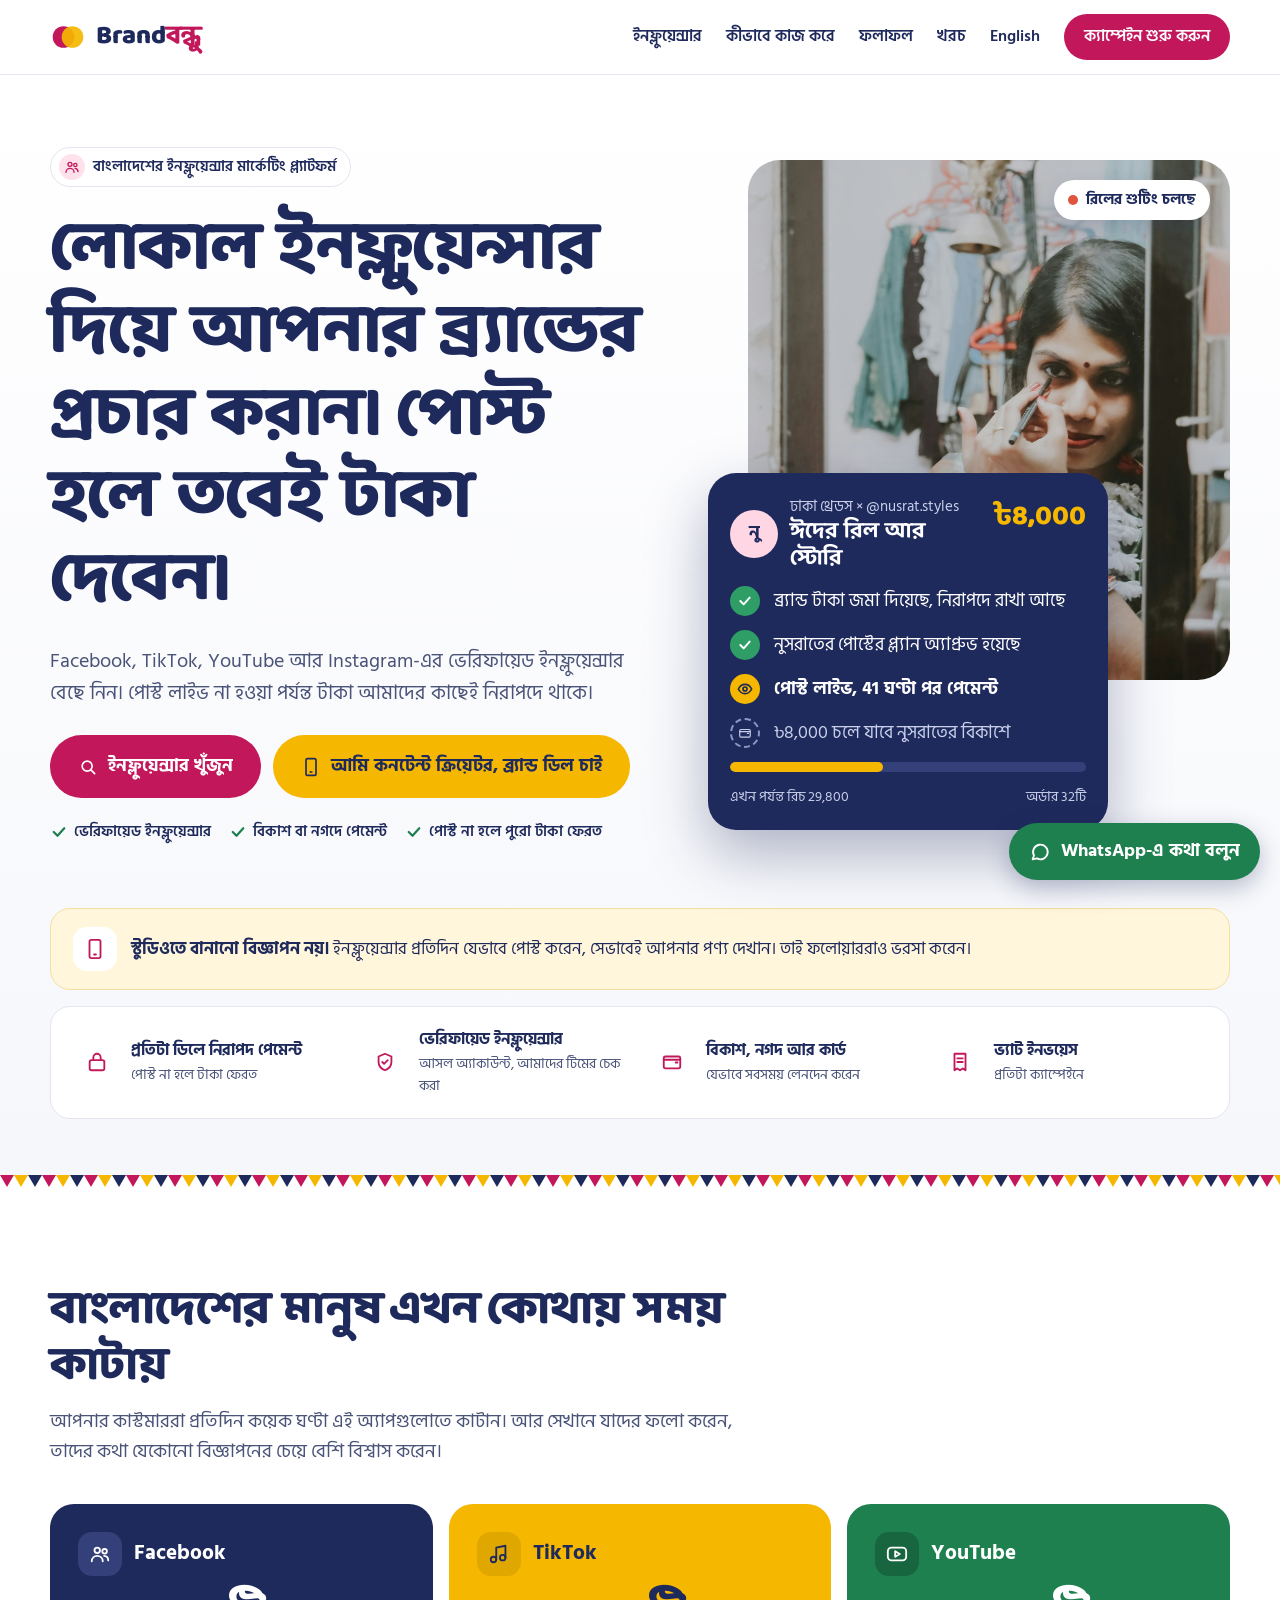
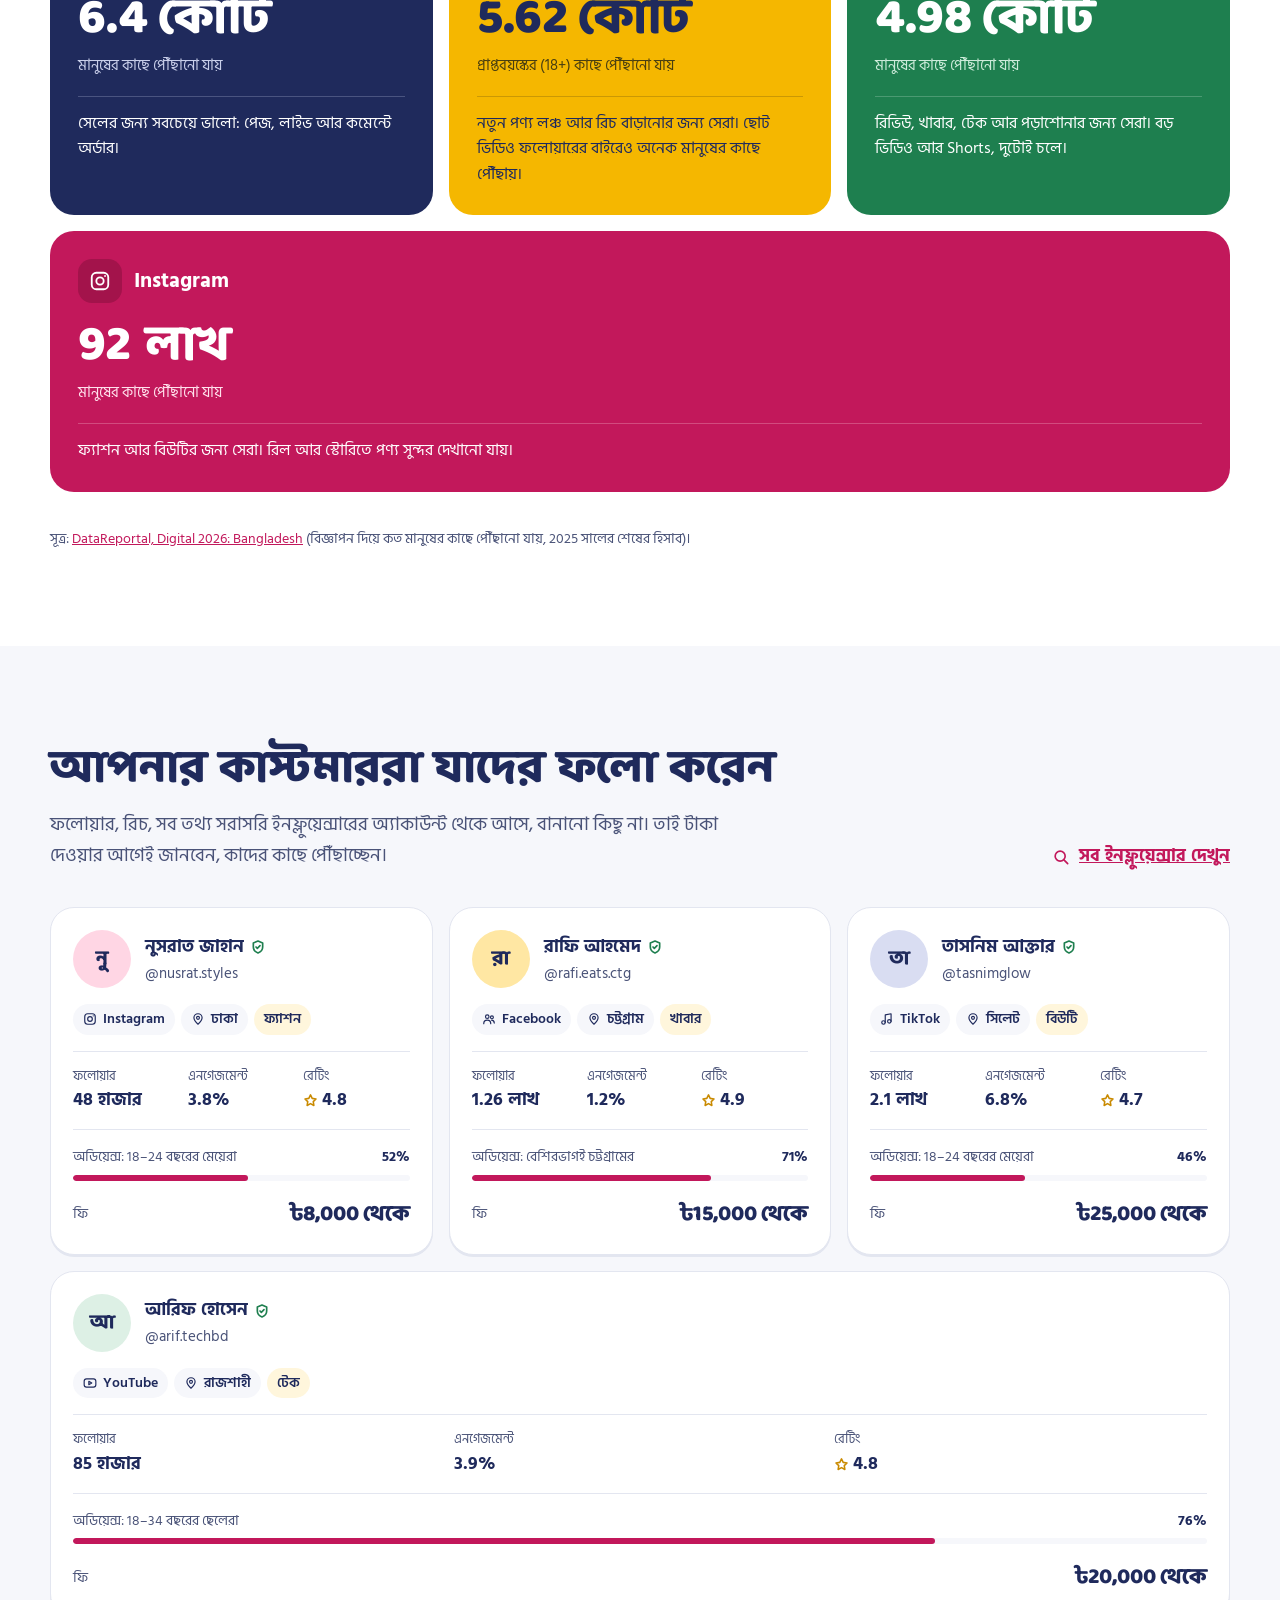
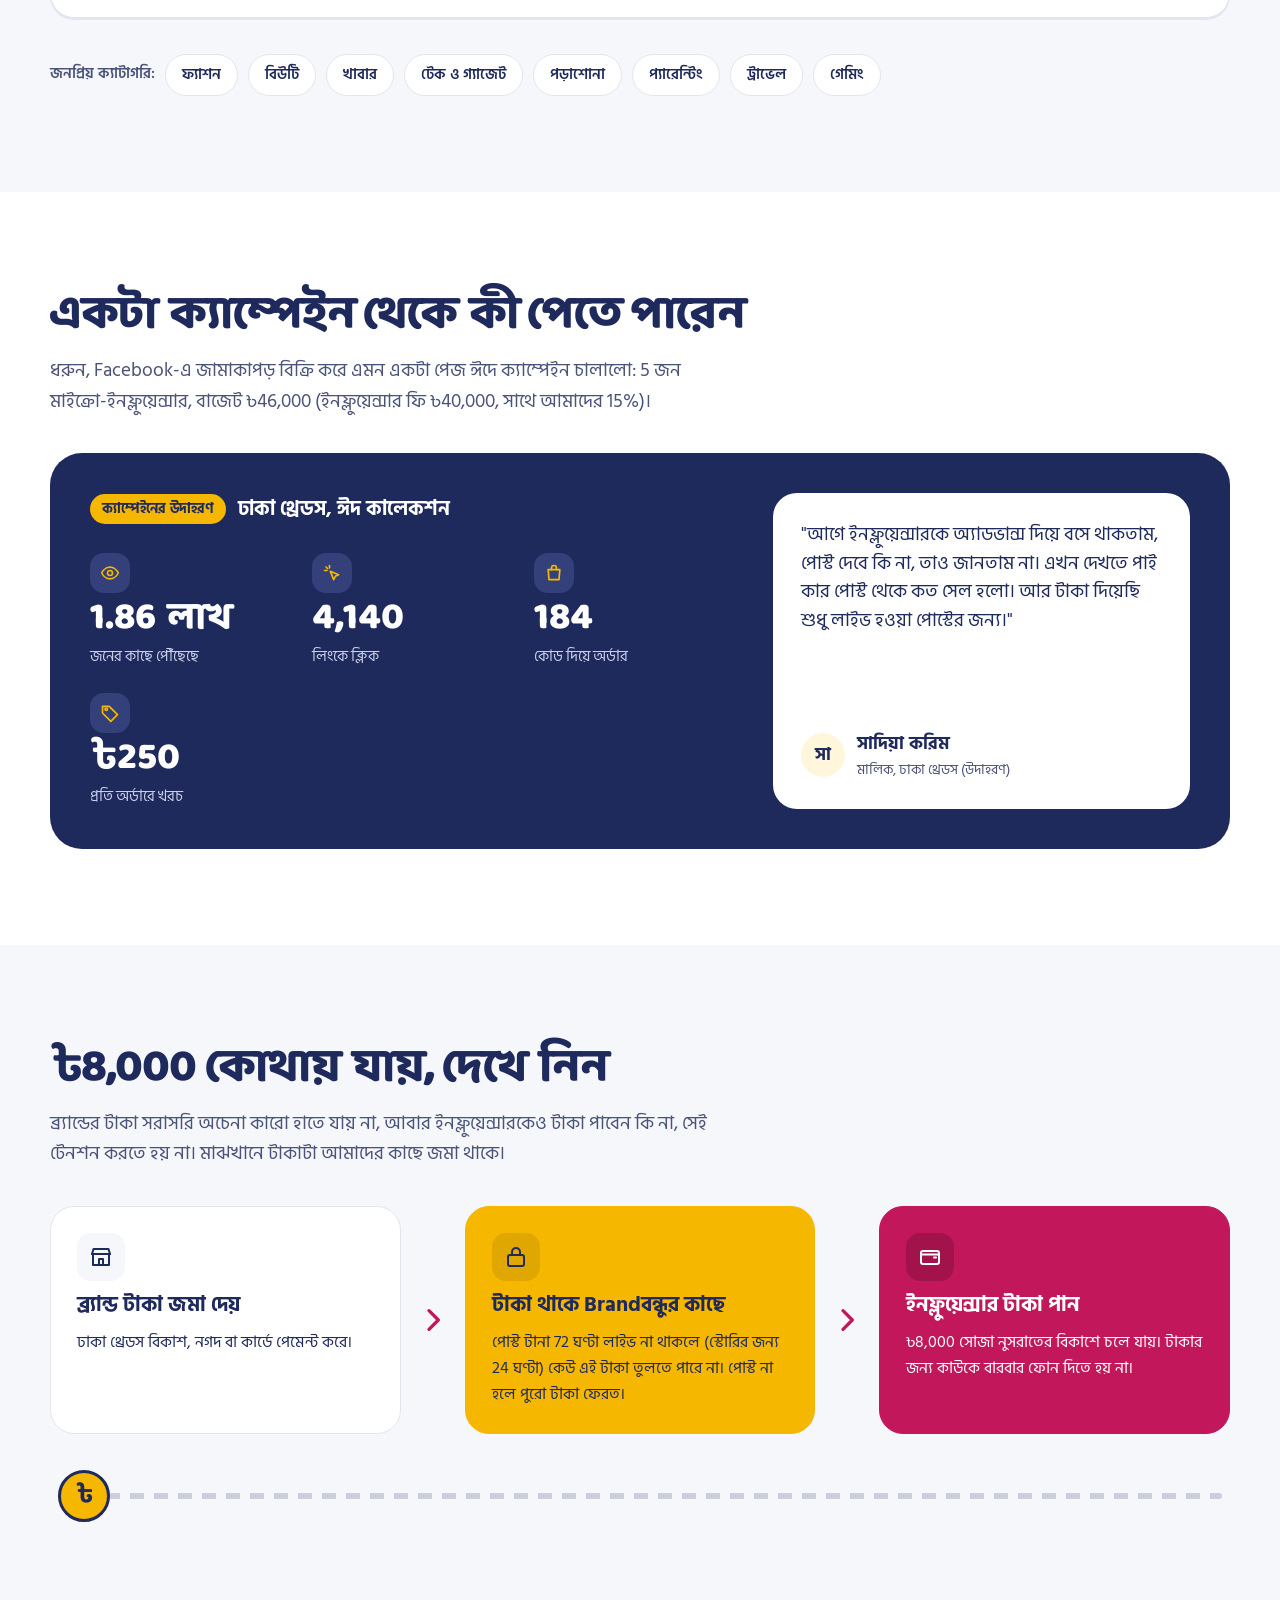
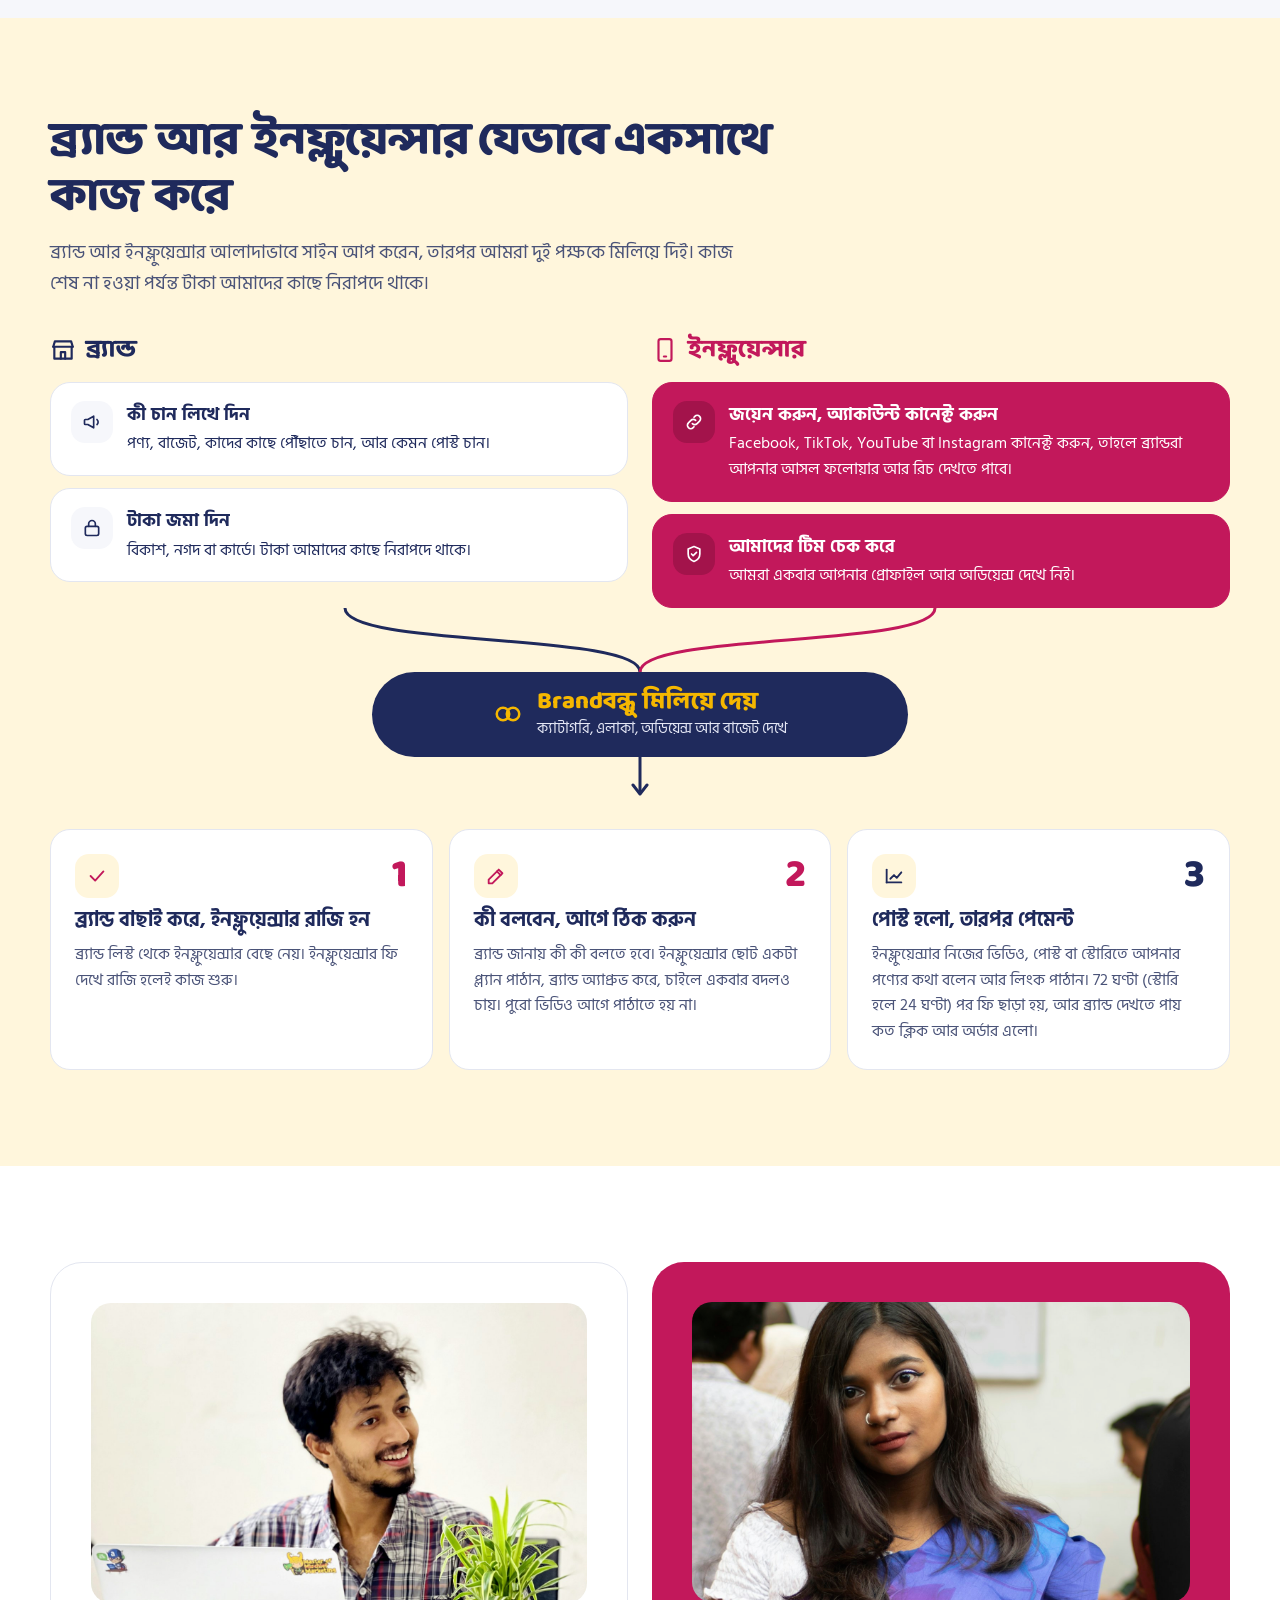
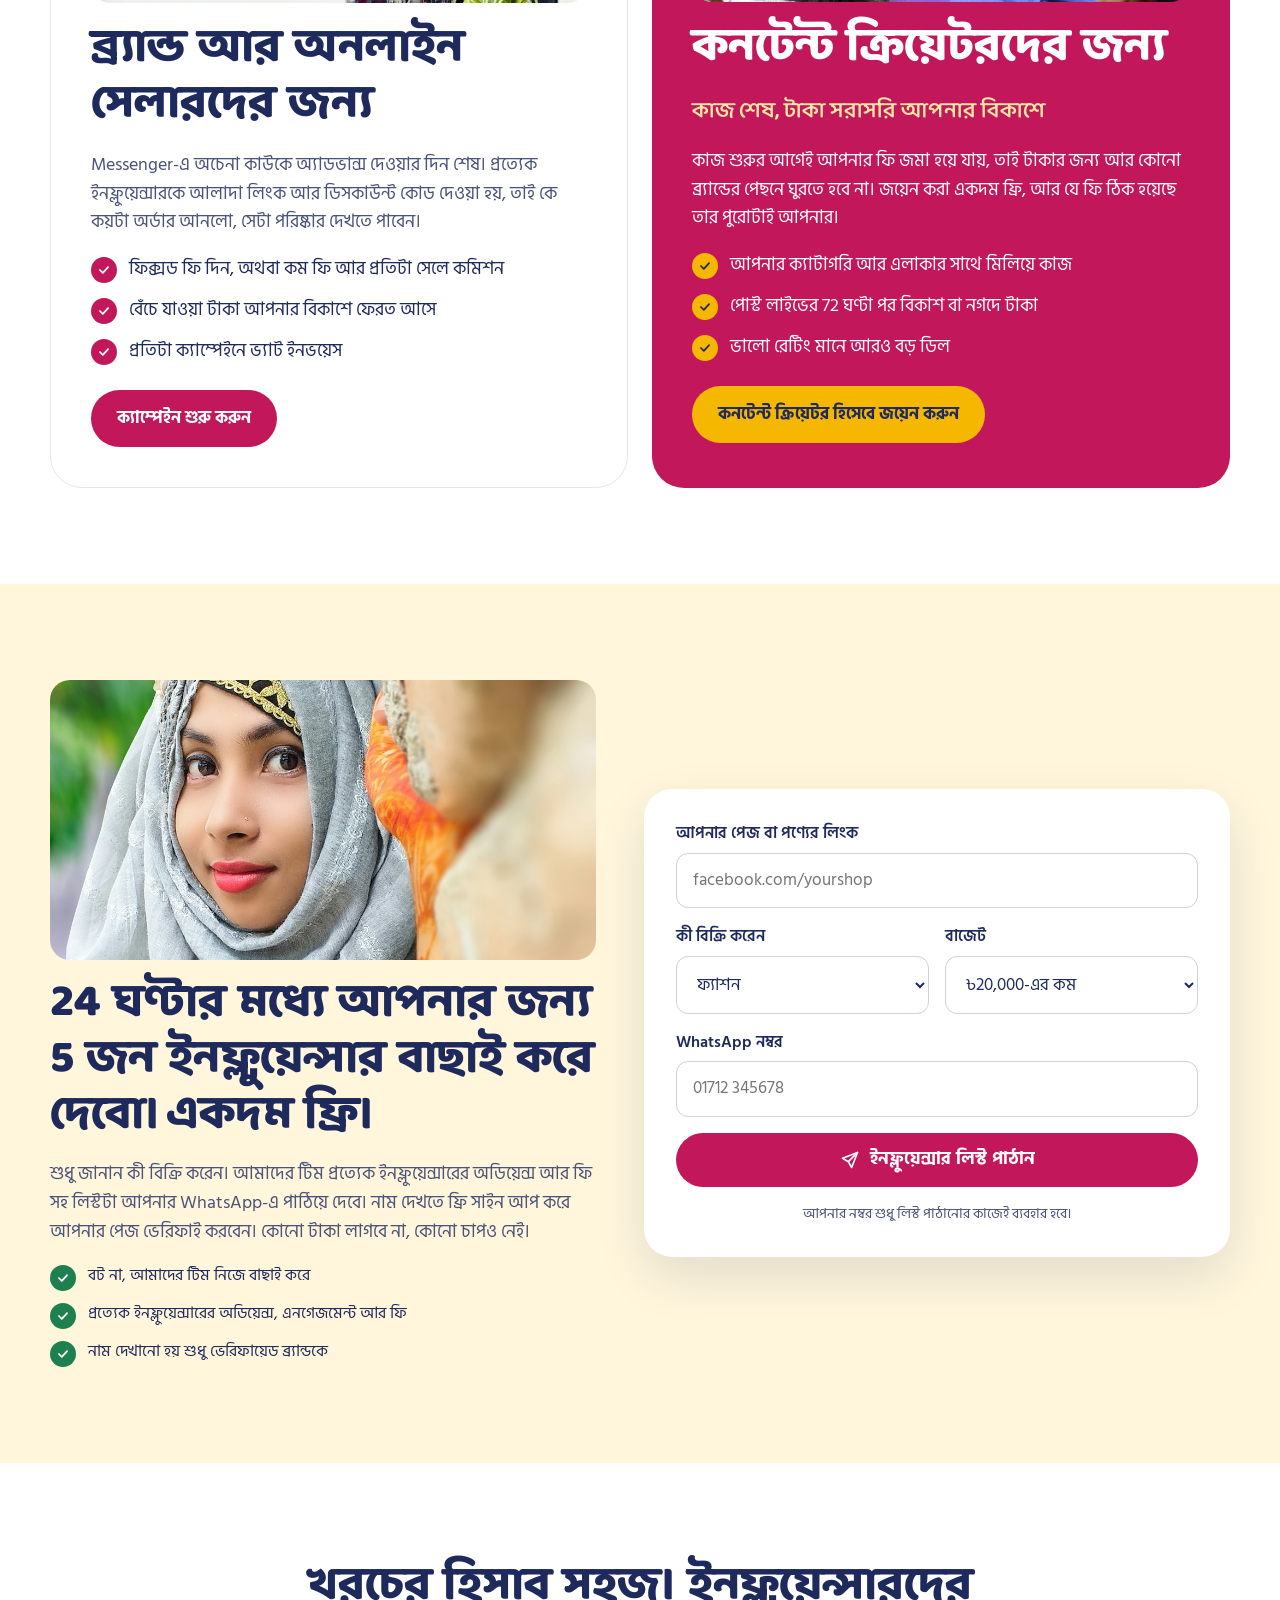
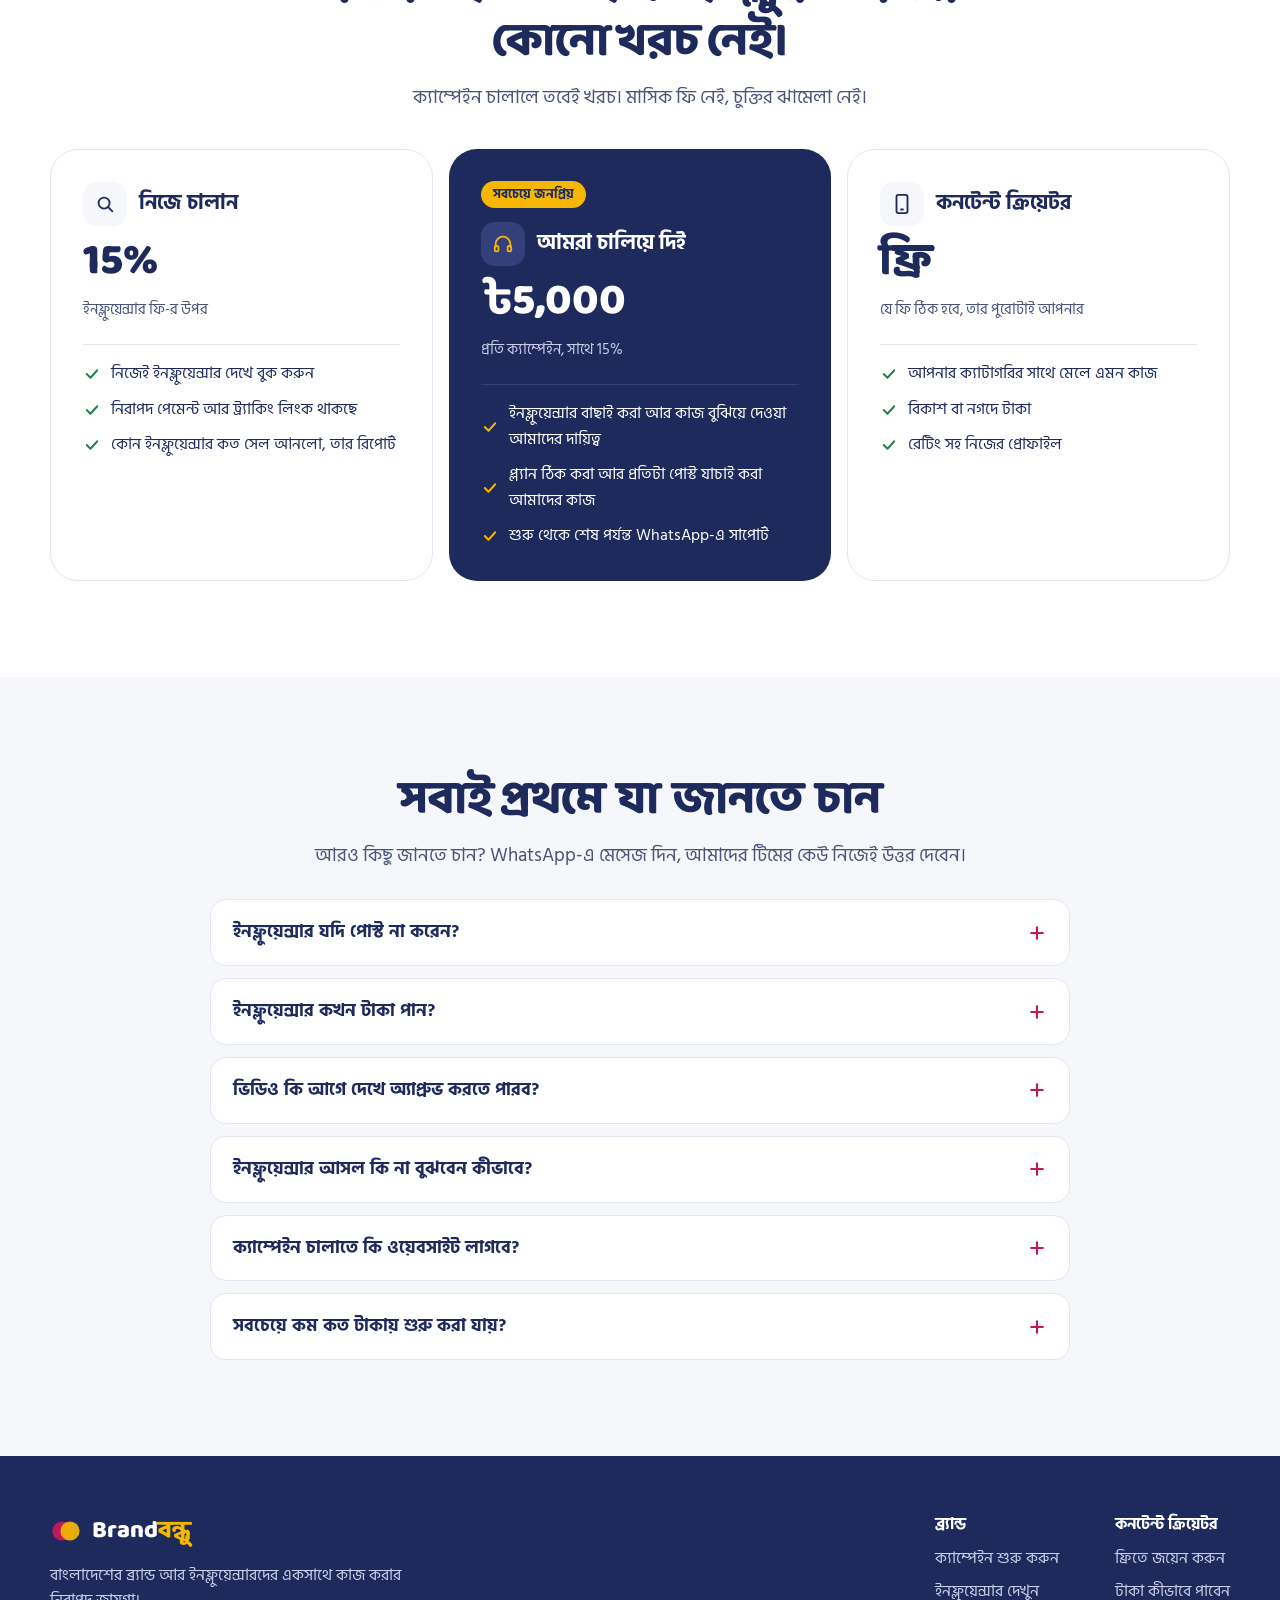
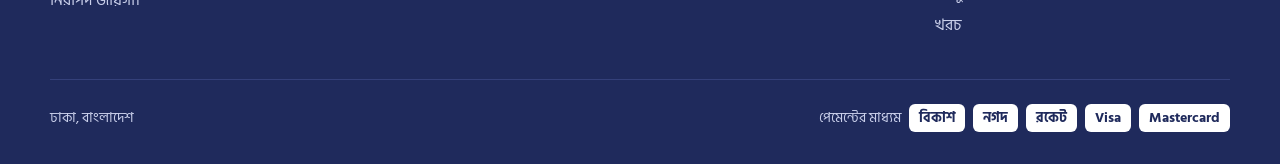
==== commit 4ba4e55d: "Hide influencer names until the brand is verified The shortlist went to sellers in chat with full na" ====
--- a/bn/index.html
+++ b/bn/index.html
@@ -339,10 +339,11 @@
 <div style="flex: 1 1 380px; min-width: 0; display: flex; flex-direction: column; gap: 16px">
 <img src="../assets/creator-hijab-bd.jpg" alt="ধূসর হিজাব পরে হাসিমুখে একজন ইনফ্লুয়েন্সার" style="width: 100%; height: 280px; object-fit: cover; object-position: center 30%; border-radius: 20px; display: block">
 <h2 id="sl-title" style="margin: 0; font-family: 'Baloo Da 2', 'Hind Siliguri', sans-serif; font-weight: 800; font-size: clamp(32px, 3.8vw, 46px); line-height: 1.06; letter-spacing: -0.02em">24 ঘণ্টার মধ্যে আপনার জন্য 5 জন ইনফ্লুয়েন্সার বাছাই করে দেবো। একদম ফ্রি।</h2>
-<p style="margin: 0; color: #4A5378">শুধু জানান কী বিক্রি করেন। আমাদের টিম প্রত্যেক ইনফ্লুয়েন্সারের অডিয়েন্স আর ফি সহ লিস্টটা আপনার WhatsApp-এ পাঠিয়ে দেবে। কোনো টাকা লাগবে না, কোনো চাপও নেই।</p>
+<p style="margin: 0; color: #4A5378">শুধু জানান কী বিক্রি করেন। আমাদের টিম প্রত্যেক ইনফ্লুয়েন্সারের অডিয়েন্স আর ফি সহ লিস্টটা আপনার WhatsApp-এ পাঠিয়ে দেবে। নাম দেখতে ফ্রি সাইন আপ করে আপনার পেজ ভেরিফাই করবেন। কোনো টাকা লাগবে না, কোনো চাপও নেই।</p>
 <ul style="margin: 0; padding: 0; list-style: none; display: flex; flex-direction: column; gap: 10px; font-size: 16px">
 <li style="display: flex; gap: 12px; align-items: flex-start"><span style="width: 26px; height: 26px; border-radius: 999px; background: #1E7F4F; display: flex; align-items: center; justify-content: center; flex: none; margin-top: 2px"><svg width="14" height="14" viewBox="0 0 24 24" fill="none" stroke="#FFFFFF" stroke-width="3" stroke-linecap="round" stroke-linejoin="round" aria-hidden="true" style="flex: none"><path d="M5 12l5 5 9-10"></path></svg></span><span>বট না, আমাদের টিম নিজে বাছাই করে</span></li>
 <li style="display: flex; gap: 12px; align-items: flex-start"><span style="width: 26px; height: 26px; border-radius: 999px; background: #1E7F4F; display: flex; align-items: center; justify-content: center; flex: none; margin-top: 2px"><svg width="14" height="14" viewBox="0 0 24 24" fill="none" stroke="#FFFFFF" stroke-width="3" stroke-linecap="round" stroke-linejoin="round" aria-hidden="true" style="flex: none"><path d="M5 12l5 5 9-10"></path></svg></span><span>প্রত্যেক ইনফ্লুয়েন্সারের অডিয়েন্স, এনগেজমেন্ট আর ফি</span></li>
+<li style="display: flex; gap: 12px; align-items: flex-start"><span style="width: 26px; height: 26px; border-radius: 999px; background: #1E7F4F; display: flex; align-items: center; justify-content: center; flex: none; margin-top: 2px"><svg width="14" height="14" viewBox="0 0 24 24" fill="none" stroke="#FFFFFF" stroke-width="3" stroke-linecap="round" stroke-linejoin="round" aria-hidden="true" style="flex: none"><path d="M5 12l5 5 9-10"></path></svg></span><span>নাম দেখানো হয় শুধু ভেরিফায়েড ব্র্যান্ডকে</span></li>
 </ul>
 </div>
 <form id="bb-shortlist-form" data-wa="8801712345678" data-intro="আসসালামু আলাইকুম, আমার ব্যবসার জন্য 5 জন ইনফ্লুয়েন্সারের একটা লিস্ট চাই।" data-l-page="পেজ" data-l-cat="পণ্য" data-l-budget="বাজেট" data-l-wa="WhatsApp" class="bb-pad" style="flex: 1 1 420px; min-width: 0; background: #FFFFFF; border-radius: 28px; padding: 32px; box-sizing: border-box; display: flex; flex-direction: column; gap: 16px; box-shadow: 0 20px 50px rgba(31,42,92,0.12)">
